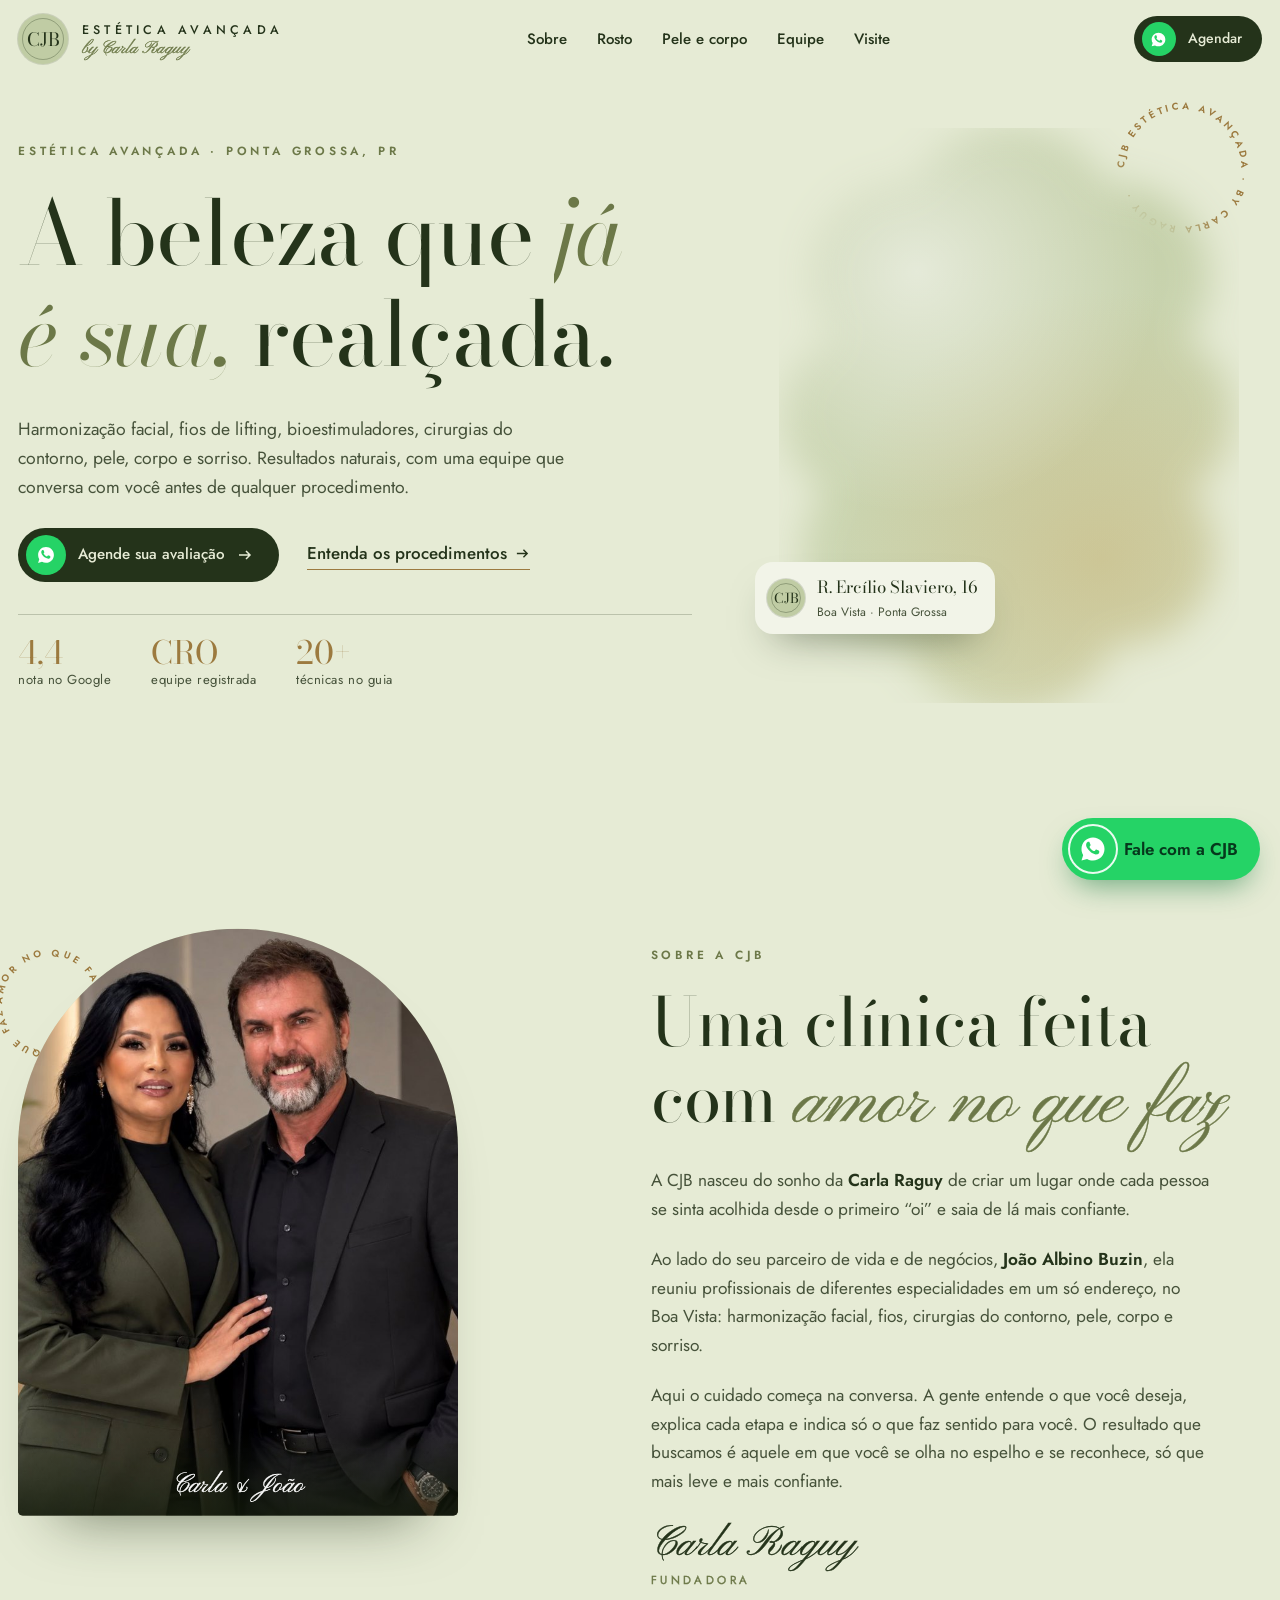
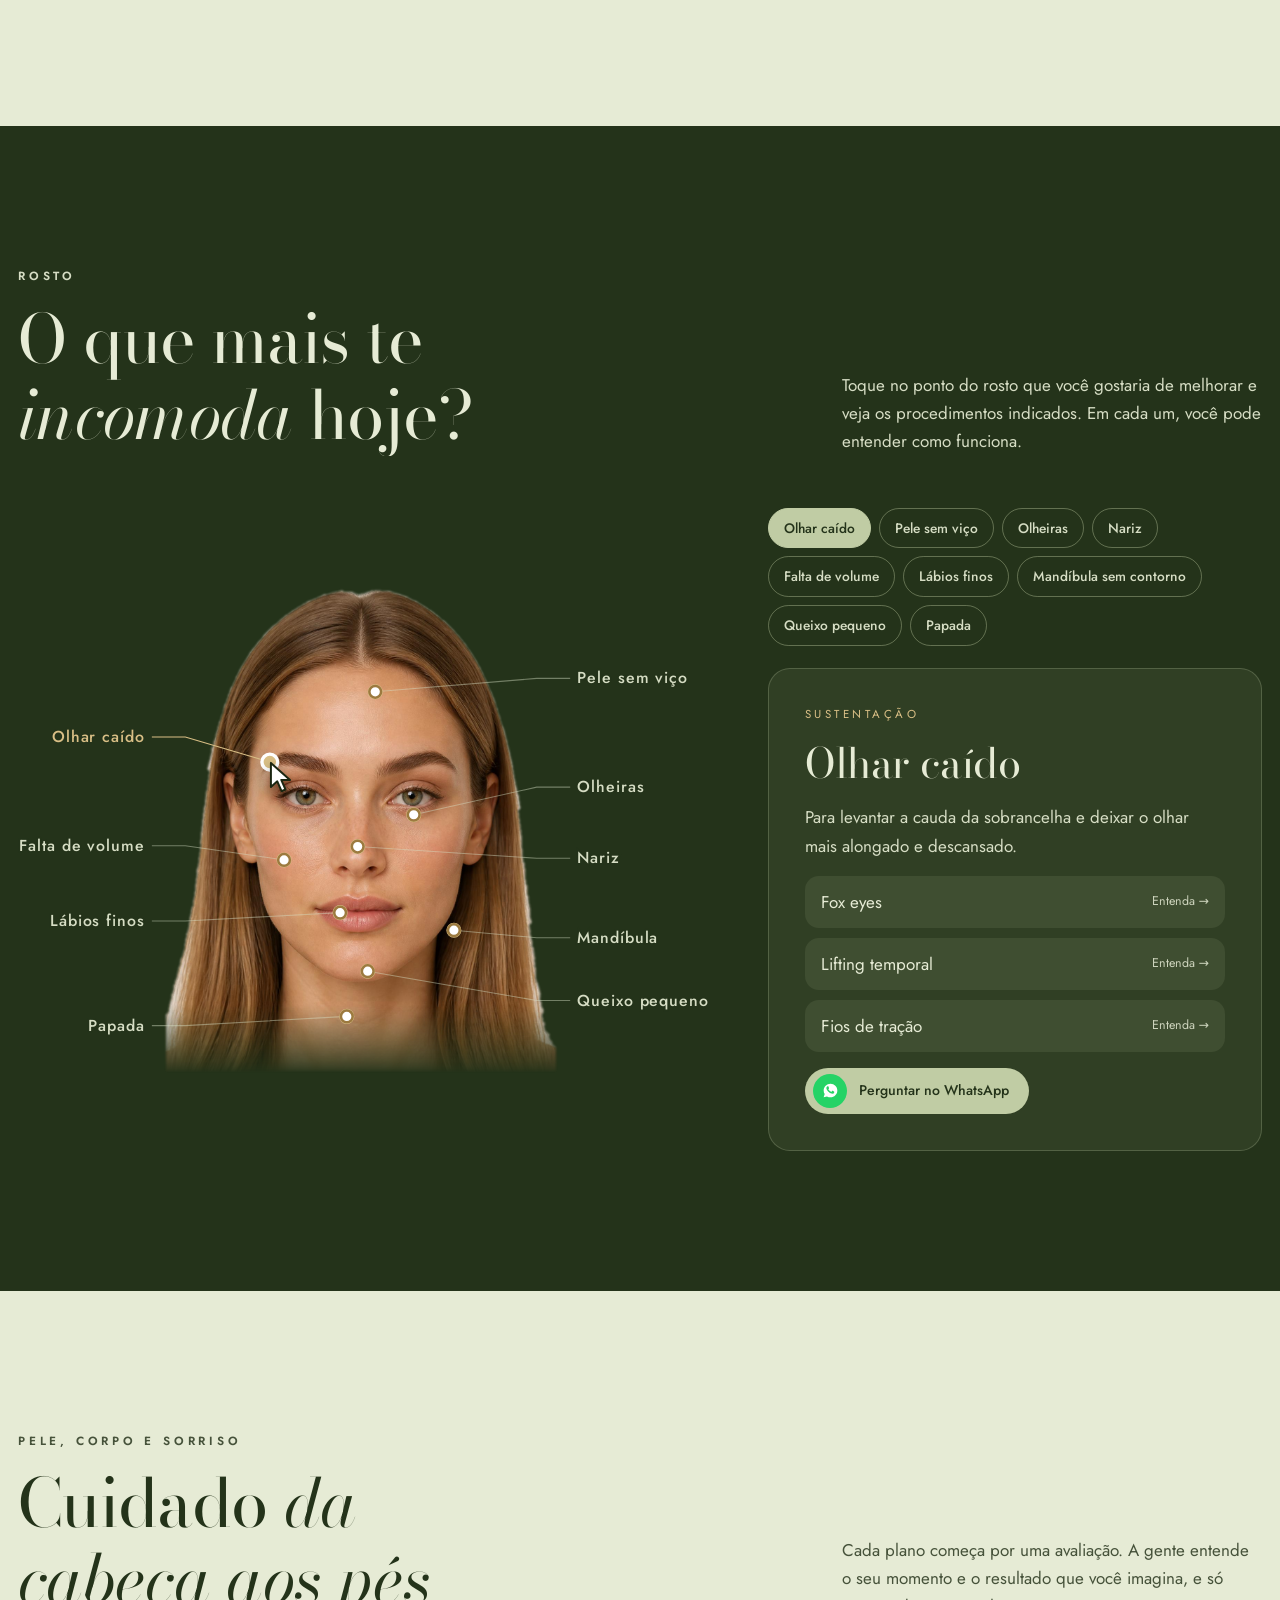
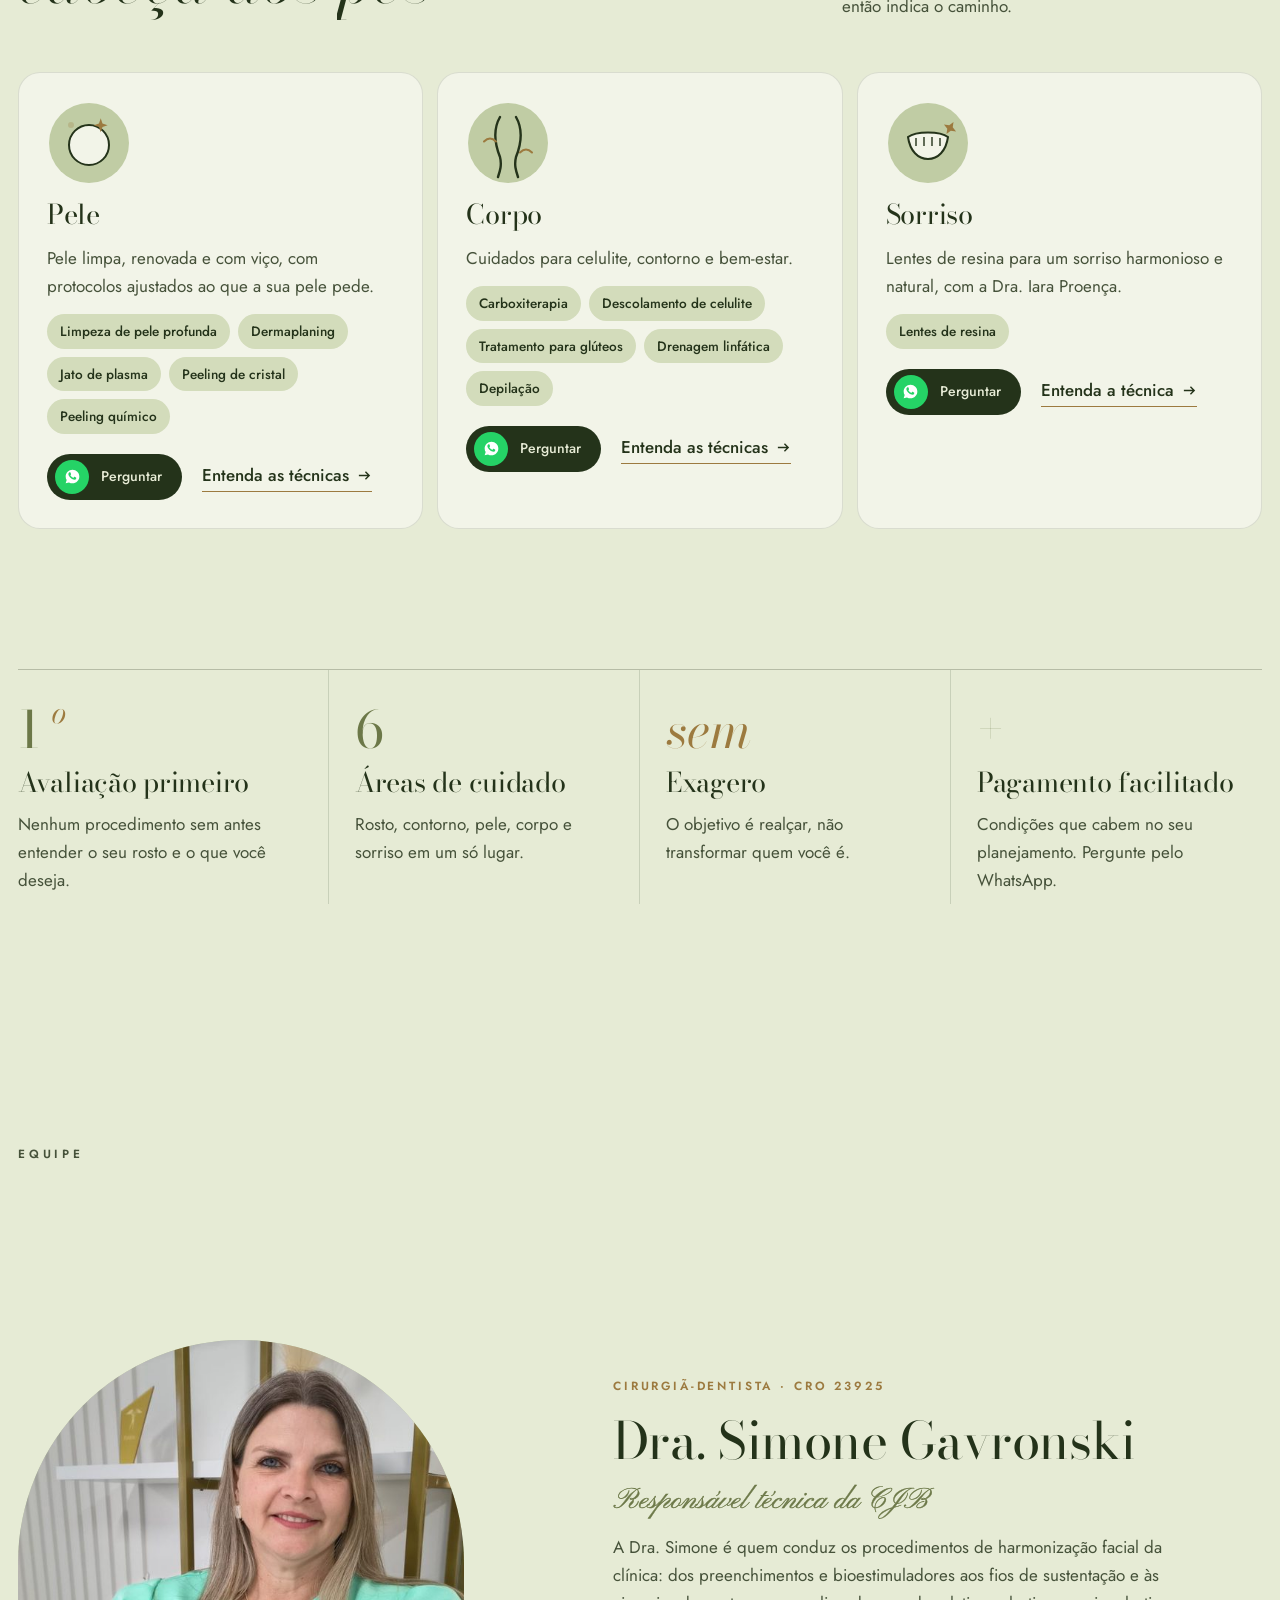
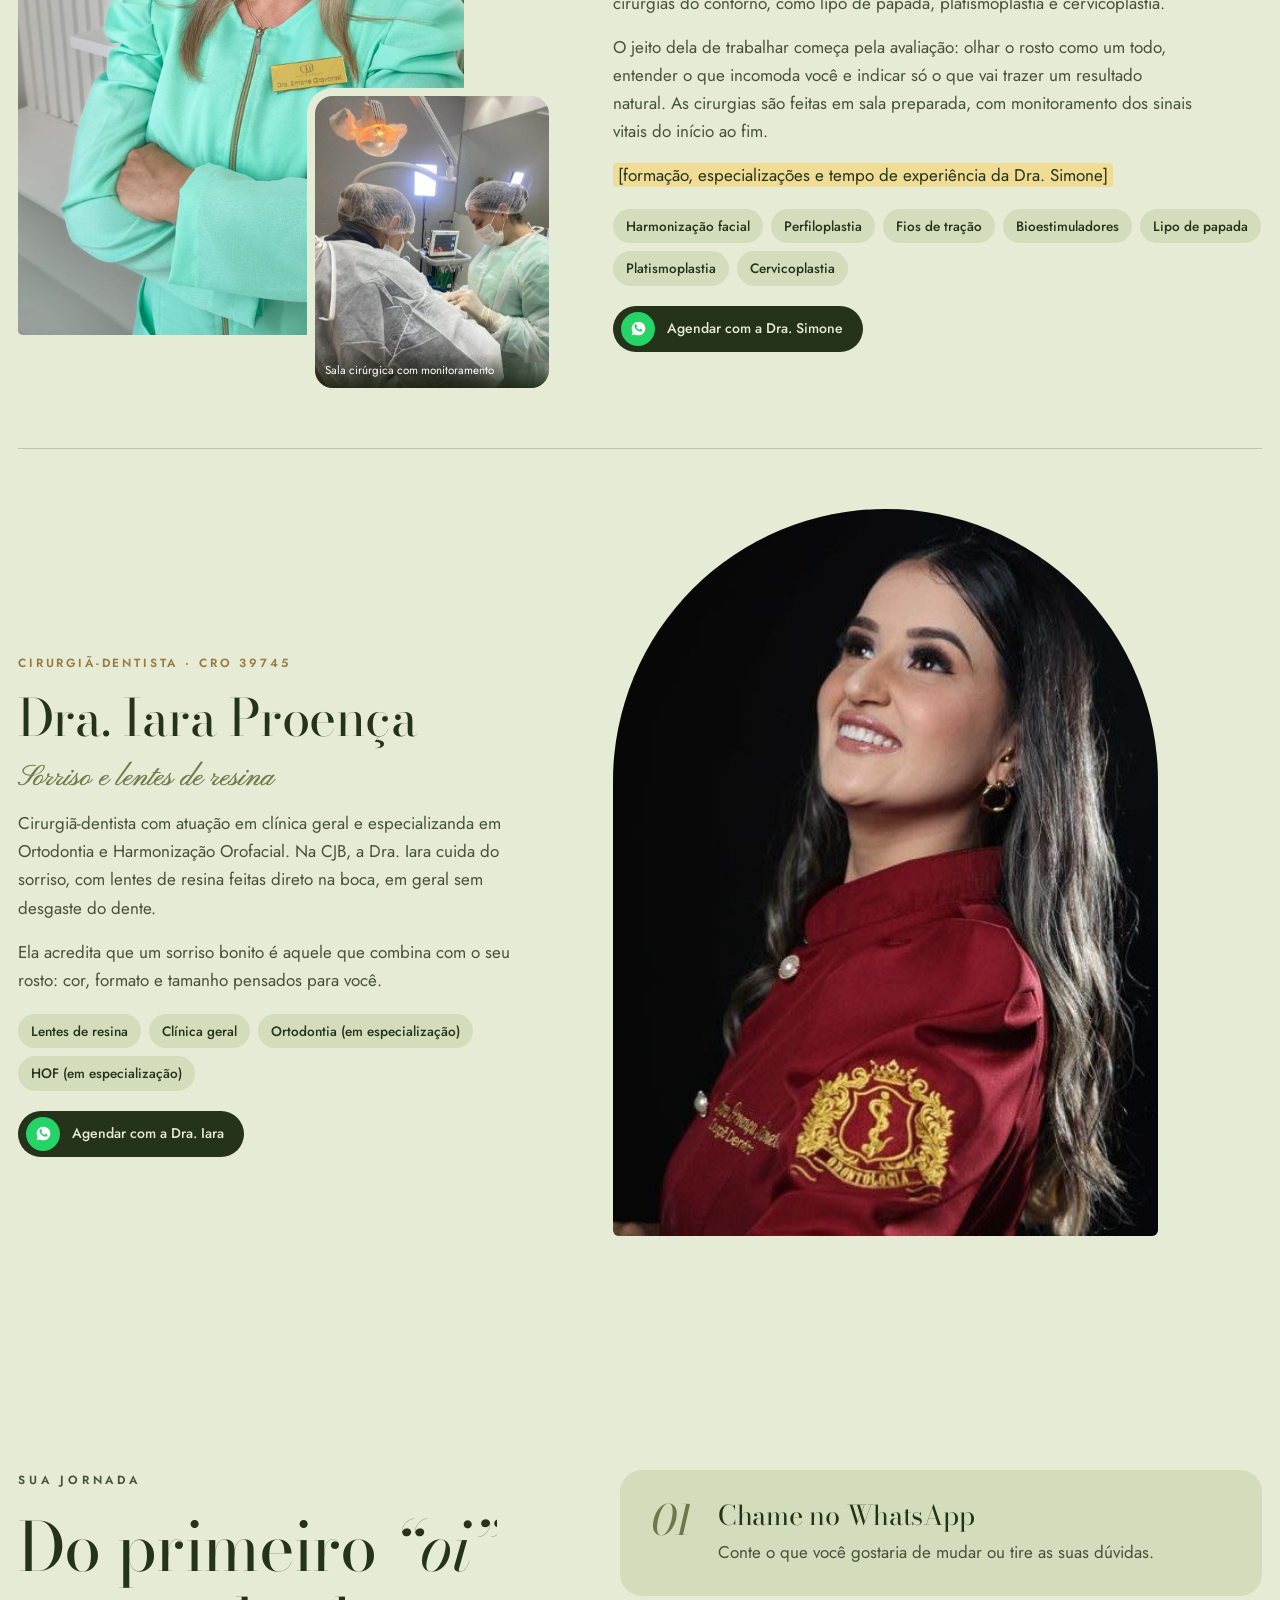
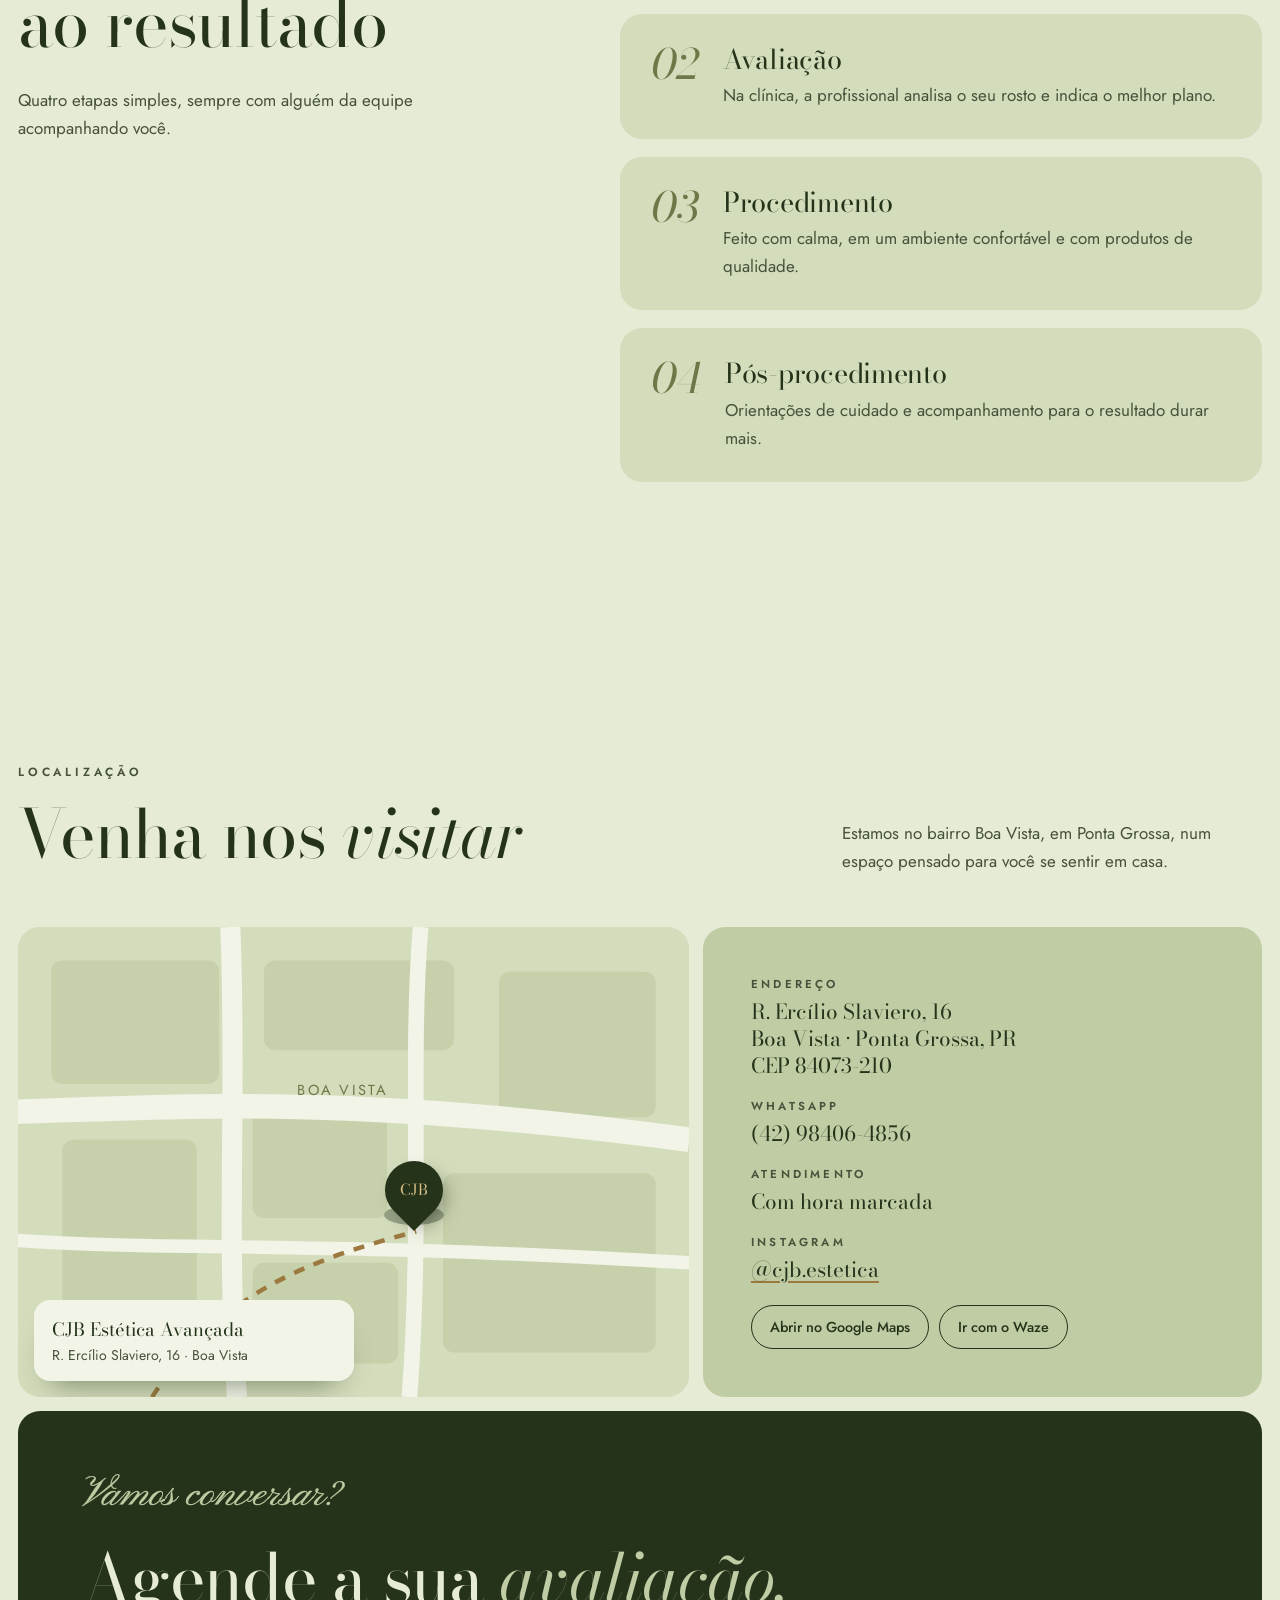
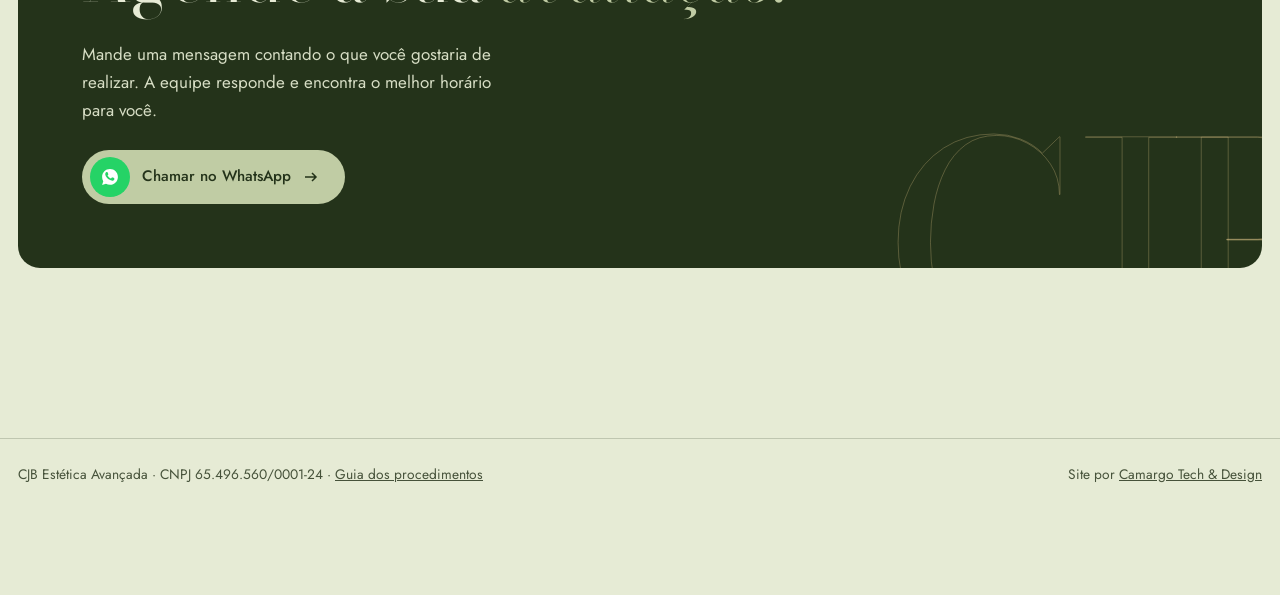
==== cjb-estetica/index.html @ 42264fd4 "CJB: boquinha do cursor menor Co-Authored-By: Claude Opus 5.5 <noreply@anthropic.com> Claude-Session" ====
<!doctype html>
<html lang="pt-BR">
<head>
<meta charset="utf-8">
<meta name="viewport" content="width=device-width, initial-scale=1, viewport-fit=cover">
<meta name="robots" content="noindex">
<title>CJB Estética Avançada</title>
<meta name="claude:viewport-fit-sides" content="cover">
<meta name="description" content="CJB Estética Avançada by Carla Raguy — harmonização facial, fios de lifting, bioestimuladores, lipo de papada, pele, corpo e lentes de resina em Ponta Grossa. Agende pelo WhatsApp.">
<link rel="preconnect" href="https://fonts.googleapis.com">
<link rel="preconnect" href="https://fonts.gstatic.com" crossorigin>
<link rel="stylesheet" href="https://fonts.googleapis.com/css2?family=Bodoni+Moda:ital,opsz,wght@0,6..96,400;0,6..96,500;1,6..96,400;1,6..96,500&family=Jost:wght@300;400;500;600&family=Pinyon+Script&display=swap">
<style>
/* Layout: editorial bento on a sage ground (the logo disc), olive-ink panels, gold from the clinic's wall letters; an interactive face map is the centrepiece */
:root{
  --ground:#e6ebd5;       /* sage-tinted page ground */
  --surface:#f2f4e8;      /* lighter cards, used sparingly */
  --sage:#c0cca4;         /* exact logo disc */
  --sage-2:#d3dcbb;
  --olive:#6c7848;
  --ink:#24331a;          /* logo lettering */
  --ink-2:#1a2611;
  --gold:#9c7a3f;
  --gold-2:#d9bf86;
  --muted:#46523a;
  --on-dark:#d6ddc4;
  --wa:#25d366;
  --serif:"Bodoni Moda","Didot","Bodoni 72",Georgia,serif;
  --sans:"Jost","Futura","Century Gothic",system-ui,sans-serif;
  --script:"Pinyon Script","Snell Roundhand",cursive;
  --ease:cubic-bezier(.16,.84,.24,1);
  color-scheme:light;
}
*{box-sizing:border-box}
html{scroll-behavior:smooth}
body{margin:0;background:var(--ground);color:var(--ink);font-family:var(--sans);font-size:17px;line-height:1.65;overflow-x:hidden}
body::before{content:"";position:fixed;inset:0 0 auto;height:env(safe-area-inset-top,0px);z-index:60;background:var(--ground)}
a{color:inherit}
img{display:block;max-width:100%}
p{margin:0}
h1,h2,h3{margin:0;font-family:var(--serif);font-weight:400;line-height:1.05;text-wrap:balance;letter-spacing:-.01em}
h2{font-size:clamp(2.2rem,5.4vw,4.2rem)}
h3{font-size:clamp(1.35rem,2.2vw,1.7rem);line-height:1.15}
.wrap{max-width:1280px;margin:0 auto;padding-left:max(18px,env(safe-area-inset-left,0px));padding-right:max(18px,env(safe-area-inset-right,0px))}
.kicker{font-size:.74rem;font-weight:600;letter-spacing:.32em;text-transform:uppercase;color:var(--olive)}

/* header */
.top{position:sticky;top:env(safe-area-inset-top,0px);z-index:50;background:var(--ground);transition:box-shadow .4s ease}
.top.scrolled{box-shadow:0 1px 0 rgba(36,51,26,.18)}
.bar{display:flex;align-items:center;justify-content:space-between;gap:20px;padding-block:14px}
.logo{display:flex;align-items:center;gap:14px;text-decoration:none}
.disc{width:50px;height:50px;border-radius:50%;background:var(--sage);display:grid;place-items:center;flex:none;position:relative;box-shadow:0 0 0 1px rgba(36,51,26,.15)}
.disc span{font-family:var(--serif);font-size:1.15rem;color:var(--ink)}
.disc::after{content:"";position:absolute;inset:4px;border-radius:50%;border:1px solid rgba(36,51,26,.3)}
.logo-txt b{display:block;font-weight:500;font-size:.78rem;letter-spacing:.34em;text-transform:uppercase}
.logo-txt i{display:block;font-family:var(--script);font-style:normal;font-size:1.15rem;line-height:1;color:var(--olive)}
.menu{display:flex;gap:30px;font-size:.94rem;font-weight:500}
.menu a{text-decoration:none;position:relative}
.menu a::after{content:"";position:absolute;left:0;right:0;bottom:-4px;height:1.5px;background:var(--gold);transform:scaleX(0);transition:transform .45s var(--ease)}
.menu a:hover::after{transform:scaleX(1)}
@media (max-width:980px){.menu{display:none}}

/* WhatsApp button */
.wa{position:relative;display:inline-flex;align-items:center;gap:12px;height:54px;padding:0 26px 0 8px;border-radius:999px;background:var(--ink);color:var(--ground);text-decoration:none;font-weight:500;font-size:.95rem;white-space:nowrap;overflow:hidden;isolation:isolate;transition:transform .5s var(--ease),color .3s ease}
.wa::before{content:"";position:absolute;inset:0;background:var(--wa);z-index:-1;transform:translateY(101%);transition:transform .55s var(--ease)}
.wa:hover::before{transform:none}
.wa:hover{color:#06381c}
.wa .ic{width:40px;height:40px;border-radius:50%;background:var(--wa);display:grid;place-items:center;flex:none;transition:background .4s ease,transform .6s var(--ease)}
.wa:hover .ic{background:#fff;transform:rotate(360deg)}
.wa .ic svg{width:22px;height:22px}
.wa .ic{color:#fff}
.wa:hover .ic{color:var(--wa)}
.wa .arr{width:16px;height:16px;transition:transform .5s var(--ease)}
.wa:hover .arr{transform:translateX(5px)}
.wa.light{background:var(--sage);color:var(--ink)}
.wa.small{height:46px;font-size:.88rem;padding-right:20px}
.wa.small .ic{width:34px;height:34px}
.wa.small .ic svg{width:19px;height:19px}
.link{display:inline-flex;align-items:center;gap:8px;font-weight:500;text-decoration:none;border-bottom:1.5px solid var(--gold);padding-bottom:2px;transition:gap .4s var(--ease)}
.link:hover{gap:14px}
.link svg{width:15px;height:15px}
.wa:focus-visible,a:focus-visible,button:focus-visible{outline:2px solid var(--gold);outline-offset:4px}
@media (max-width:520px){.bar .wa .t,.bar .wa .arr{display:none}.bar .wa{padding:0 7px}}

/* hero bento */
.bento{display:grid;grid-template-columns:1.75fr 1fr;grid-template-rows:auto auto;gap:14px;padding-top:6px}
.panel{position:relative;border-radius:22px;overflow:hidden}
.main{grid-row:span 2;background:var(--ink);color:var(--ground);padding:clamp(28px,4.4vw,64px);display:flex;flex-direction:column;justify-content:space-between;gap:48px;min-height:560px}
.main .kicker{color:var(--sage)}
.main h1{font-size:clamp(2.9rem,7.2vw,6.4rem);margin-top:22px}
.w{display:inline-block;overflow:hidden;vertical-align:top;padding-bottom:.08em}
.w>span{display:inline-block}
.main h1 em{color:var(--sage)}
.main .sub{max-width:46ch;color:var(--on-dark);font-weight:300;font-size:1.08rem}
.main .row{display:flex;flex-wrap:wrap;align-items:center;gap:18px 28px}
.main .wa{background:var(--sage);color:var(--ink)}
.badge{display:flex;align-items:center;gap:10px;font-size:.9rem;color:var(--on-dark)}
.badge b{font-family:var(--serif);font-weight:400;font-size:1.9rem;color:var(--gold-2);line-height:1}
.monogram{position:absolute;right:-4%;bottom:-14%;font-family:var(--serif);font-size:clamp(14rem,30vw,28rem);line-height:.8;color:transparent;-webkit-text-stroke:1px rgba(217,191,134,.3);pointer-events:none;user-select:none;letter-spacing:-.04em}
.tile{min-height:260px;background:var(--sage);text-decoration:none}
.tile img{position:absolute;inset:0;width:100%;height:100%;object-fit:cover;transform:scale(1.1);transition:transform 1.6s var(--ease)}
.tile:hover img{transform:scale(1.02)}
.tile .cap{position:absolute;left:18px;right:18px;bottom:16px;display:flex;justify-content:space-between;align-items:end;gap:12px;color:#fff;z-index:1}
.tile .cap b{font-family:var(--serif);font-weight:400;font-size:1.35rem;line-height:1.1}
.tile .cap small{font-size:.7rem;letter-spacing:.24em;text-transform:uppercase}
.tile.photo::after{content:"";position:absolute;inset:0;background:linear-gradient(to top,rgba(20,28,12,.75),transparent 55%)}
.tile.guide{background:var(--gold-2);color:var(--ink);padding:24px;display:grid;align-content:space-between;gap:16px}
.tile.guide .q{font-family:var(--serif);font-style:italic;font-size:clamp(2rem,3.4vw,2.8rem);line-height:1}
.tile.guide p{font-size:.95rem;max-width:30ch}
.tile.guide .go{display:flex;align-items:center;gap:10px;font-weight:600}
.tile.guide .go span{width:42px;height:42px;border-radius:50%;background:var(--ink);color:var(--gold-2);display:grid;place-items:center;transition:transform .5s var(--ease)}
.tile.guide:hover .go span{transform:translateX(8px) rotate(-45deg)}
.bubbles{position:absolute;right:18px;top:18px;display:flex;gap:6px}
.bubbles i{width:46px;height:34px;border-radius:14px 14px 14px 4px;background:var(--ink);opacity:.9;animation:bob 2.4s ease-in-out infinite}
.bubbles i:nth-child(2){width:30px;background:var(--surface);border-radius:14px 14px 4px 14px;animation-delay:.4s}
.bubbles i::after{content:"?";display:grid;place-items:center;height:100%;font-family:var(--serif);color:var(--gold-2);font-size:1.2rem}
.bubbles i:nth-child(2)::after{content:"!";color:var(--ink)}
@keyframes bob{50%{transform:translateY(-6px)}}
@media (max-width:900px){.bento{grid-template-columns:1fr 1fr}.main{grid-column:1 / -1;grid-row:auto;min-height:0}.tile{min-height:230px}}
@media (max-width:560px){.bento{grid-template-columns:1fr}}

/* load choreography */
.js .main h1 .w>span{transform:translateY(110%);animation:up 1.1s var(--ease) forwards;animation-delay:calc(.08s * var(--i) + .15s)}
.js .main .kicker,.js .main .sub,.js .main .row{opacity:0;animation:fade 1s var(--ease) forwards}
.js .main .sub{animation-delay:.75s}.js .main .row{animation-delay:.9s}
.js .tile{clip-path:inset(0 0 100% 0 round 22px);animation:wipe 1.3s var(--ease) forwards}
.js .tile.photo{animation-delay:.35s}.js .tile.guide{animation-delay:.55s}
@keyframes up{to{transform:none}}
@keyframes fade{from{opacity:0;transform:translateY(14px)}to{opacity:1;transform:none}}
@keyframes wipe{to{clip-path:inset(0 0 0 0 round 22px)}}

/* ticker */
.ticker{border-block:1px solid rgba(36,51,26,.2);overflow:hidden;padding-block:22px;margin-top:14px}
.ticker .run{display:flex;width:max-content;animation:run 45s linear infinite}
.ticker span{font-family:var(--serif);font-style:italic;font-size:clamp(1.6rem,3.6vw,2.8rem);padding-inline:28px;white-space:nowrap;display:flex;align-items:center;gap:56px}
.ticker span:nth-child(even){font-style:normal;color:transparent;-webkit-text-stroke:1px var(--ink)}
.ticker span::after{content:"";width:9px;height:9px;border-radius:50%;background:var(--gold)}
@keyframes run{to{transform:translateX(-50%)}}

/* reveal */
.js .rv{opacity:0;transform:translateY(46px);transition:opacity 1.1s var(--ease),transform 1.1s var(--ease);transition-delay:var(--d,0s)}
.js .rv.in{opacity:1;transform:none}
.js .split .w>span{transform:translateY(110%);transition:transform 1.1s var(--ease);transition-delay:calc(.05s * var(--i))}
.js .split.in .w>span{transform:none}

section{padding-block:clamp(80px,11vw,140px)}

/* about */
.about{display:grid;grid-template-columns:1fr 1.1fr;gap:clamp(36px,6vw,96px);align-items:center}
.arch-set{position:relative;padding-right:18%;padding-bottom:12%}
.arch{border-radius:999px 999px 22px 22px;overflow:hidden;background:var(--sage-2);aspect-ratio:3/4;max-width:100%;display:grid;place-items:center;text-align:center;padding:24px;color:var(--muted);font-size:.9rem;border:1.5px dashed var(--olive)}
.arch small{display:block;font-size:.8rem}
.arch.mini{position:absolute;right:0;bottom:0;width:44%;background:var(--surface);box-shadow:0 0 0 10px var(--ground)}
.ring{position:absolute;left:-28px;top:-28px;width:120px;height:120px;animation:spin 30s linear infinite}
.ring text{font-size:9.6px;letter-spacing:3.2px;font-weight:600;fill:var(--gold);text-transform:uppercase}
@keyframes spin{to{transform:rotate(360deg)}}
.about-copy{display:grid;gap:22px;min-width:0}
.about-copy h2 .sc{font-family:var(--script);font-size:1.15em;color:var(--olive)}
.about-copy p.t{color:var(--muted);max-width:56ch;font-size:1.08rem}
.about-copy strong{color:var(--ink);font-weight:600}
.sig{font-family:var(--script);font-size:2.6rem;line-height:1;margin-top:8px}
.sig small{display:block;font-family:var(--sans);font-size:.72rem;letter-spacing:.3em;text-transform:uppercase;color:var(--olive);margin-top:8px}
.arch.photo{padding:0;border:0;margin:0;position:relative;box-shadow:0 40px 60px -40px rgba(36,51,26,.6)}
.arch.photo img{width:100%;height:100%;object-fit:cover;object-position:center 30%}
.arch.photo figcaption{position:absolute;left:0;right:0;bottom:0;padding:40px 18px 16px;color:#fff;font-family:var(--script);font-size:1.6rem;line-height:1.1;background:linear-gradient(to top,rgba(20,28,12,.75),transparent)}
.arch-set:has(.arch.photo){padding-right:0;padding-bottom:0;max-width:440px}
.arch.motto{background:var(--ink);border:0;color:var(--ground);gap:14px;align-content:center;padding:40px;box-shadow:0 40px 60px -40px rgba(36,51,26,.6)}
.arch.motto .mono-big{font-family:var(--serif);font-size:clamp(4.5rem,9vw,7rem);line-height:1;color:var(--gold-2)}
.arch.motto .rule{font-size:.72rem;letter-spacing:.34em;text-transform:uppercase;border-block:1px solid rgba(214,221,196,.4);padding:8px 0;color:var(--on-dark)}
.arch.motto .amor{font-family:var(--script);font-size:2.4rem;color:var(--sage)}
.arch-set:has(.arch.motto){padding-right:0;padding-bottom:0;max-width:420px}
mark.todo{background:#f0dc95;color:var(--ink);padding:0 5px;border-radius:4px}
@media (max-width:900px){.about{grid-template-columns:1fr}.arch-set{max-width:460px}}

/* face map */
.dark{background:var(--ink);color:var(--ground)}
.dark .kicker{color:var(--sage)}
.facemap{display:grid;grid-template-columns:1fr 1fr;gap:clamp(30px,5vw,80px);align-items:center}
.face-wrap{position:relative;max-width:520px;width:100%;justify-self:center}
.face{width:100%;height:auto;display:block;overflow:visible}
.face .skin{fill:var(--sage)}
.face .hair{fill:var(--ink-2);stroke:var(--sage);stroke-width:1.2}
.face .ln{fill:none;stroke:var(--ink);stroke-width:2.2;stroke-linecap:round;stroke-linejoin:round}
.face .blush{fill:#d9a98a;opacity:.35}
.face .lip{fill:#b9776a}
.zone{fill:var(--gold-2);opacity:0;transition:opacity .5s ease}
.zone.on{opacity:.38}
.spot{cursor:pointer}
.spot .core{fill:var(--gold-2);stroke:var(--ink);stroke-width:2;transition:transform .4s var(--ease);transform-box:fill-box;transform-origin:center}
.spot .halo{fill:none;stroke:var(--gold-2);stroke-width:2;transform-box:fill-box;transform-origin:center;animation:halo 2.4s ease-out infinite}
.spot.on .core{fill:#fff;transform:scale(1.35)}
.spot:hover .core{transform:scale(1.35)}
@keyframes halo{from{transform:scale(1);opacity:.9}to{transform:scale(2.6);opacity:0}}
.hand{position:absolute;left:0;top:0;width:34px;height:34px;pointer-events:none;transition:transform 1.1s var(--ease);z-index:2;filter:drop-shadow(0 4px 6px rgba(0,0,0,.35))}
.hand.click svg{animation:press .35s ease}
@keyframes press{50%{transform:scale(.82)}}
.ripple{position:absolute;width:20px;height:20px;margin:-10px 0 0 -10px;border-radius:50%;border:2px solid #fff;pointer-events:none;animation:rip .7s ease-out forwards;z-index:1}
@keyframes rip{to{transform:scale(3.2);opacity:0}}
.info{display:grid;gap:22px;min-width:0}
.areas{display:flex;flex-wrap:wrap;gap:8px}
.areas button{font:inherit;font-size:.86rem;font-weight:500;color:var(--on-dark);background:transparent;border:1px solid rgba(192,204,164,.4);border-radius:999px;padding:8px 15px;cursor:pointer;transition:background .3s ease,color .3s ease,border-color .3s ease}
.areas button:hover{border-color:var(--sage)}
.areas button[aria-pressed="true"]{background:var(--sage);color:var(--ink);border-color:var(--sage)}
.card-area{background:rgba(192,204,164,.08);border:1px solid rgba(192,204,164,.25);border-radius:22px;padding:clamp(24px,3vw,36px);display:grid;gap:16px;min-height:300px;align-content:start}
.card-area .lbl{font-size:.72rem;letter-spacing:.3em;text-transform:uppercase;color:var(--gold-2)}
.card-area h3{font-size:clamp(1.8rem,3.4vw,2.6rem)}
.card-area p{color:var(--on-dark)}
.card-area ul{list-style:none;padding:0;margin:0;display:grid;gap:10px}
.card-area li a{display:flex;justify-content:space-between;gap:16px;align-items:center;text-decoration:none;padding:12px 16px;border-radius:14px;background:rgba(192,204,164,.1);transition:background .35s ease,transform .45s var(--ease)}
.card-area li a:hover{background:var(--sage);color:var(--ink);transform:translateX(6px)}
.card-area li a small{font-size:.78rem;opacity:.85;white-space:nowrap}
.swap{animation:swap .6s var(--ease)}
@keyframes swap{from{opacity:0;transform:translateY(12px)}to{opacity:1;transform:none}}
.card-area .wa{background:var(--sage);color:var(--ink);justify-self:start}
@media (max-width:900px){.facemap{grid-template-columns:1fr}.face-wrap{max-width:380px}}

/* body & other treatments */
.others{display:grid;grid-template-columns:repeat(3,minmax(0,1fr));gap:14px}
.oc{background:var(--surface);border-radius:22px;padding:28px;display:grid;gap:14px;align-content:start;border:1px solid rgba(36,51,26,.12);transition:transform .6s var(--ease),box-shadow .6s var(--ease)}
.oc:hover{transform:translateY(-8px);box-shadow:0 30px 50px -30px rgba(36,51,26,.5)}
.oc .ill{width:84px;height:84px}
.oc p{color:var(--muted)}
.oc ul{list-style:none;margin:0;padding:0;display:flex;flex-wrap:wrap;gap:8px}
.oc li{font-size:.85rem;font-weight:500;background:var(--sage-2);border-radius:999px;padding:6px 13px}
.oc .acts{display:flex;flex-wrap:wrap;gap:12px 20px;align-items:center;margin-top:6px}
@media (max-width:960px){.others{grid-template-columns:1fr 1fr}}
@media (max-width:620px){.others{grid-template-columns:1fr}}
.sec-head{display:flex;flex-wrap:wrap;justify-content:space-between;align-items:end;gap:24px;margin-bottom:52px}
.sec-head h2{max-width:15ch}
.sec-head p{max-width:42ch;color:var(--muted)}
.dark .sec-head p{color:var(--on-dark)}

/* pillars */
.pillars{display:grid;grid-template-columns:repeat(4,minmax(0,1fr));border-top:1px solid rgba(36,51,26,.25)}
.pillar{padding:34px 26px 10px;display:grid;gap:12px;align-content:start;border-right:1px solid rgba(36,51,26,.15)}
.pillar:first-child{padding-left:0}
.pillar:last-child{border-right:0}
.pillar .big{font-family:var(--serif);font-size:3.2rem;line-height:1;color:var(--olive)}
.pillar .big em{color:var(--gold)}
.pillar p{color:var(--muted)}
@media (max-width:900px){.pillars{grid-template-columns:repeat(2,minmax(0,1fr))}.pillar{padding-left:0;border-right:0;border-bottom:1px solid rgba(36,51,26,.15)}}
@media (max-width:520px){.pillars{grid-template-columns:1fr}}

/* team */
.team{display:grid;grid-template-columns:repeat(3,minmax(0,1fr));gap:22px;align-items:start}
.doc{margin:0;display:grid;gap:16px;min-width:0}
.doc:nth-child(2){margin-top:70px}
.doc .ph{border-radius:999px 999px 22px 22px;overflow:hidden;background:var(--sage);aspect-ratio:3/4;max-width:100%}
.doc img{width:100%;height:100%;object-fit:cover;object-position:center top;transform:scale(1.15);transition:transform 1.8s var(--ease)}
.js .doc .ph{clip-path:inset(100% 0 0 0 round 999px 999px 22px 22px);transition:clip-path 1.4s var(--ease) var(--d,0s)}
.js .doc.in .ph{clip-path:inset(0 0 0 0 round 999px 999px 22px 22px)}
.doc.in img{transform:scale(1)}
.doc:hover img{transform:scale(1.06)}
.doc .meta{display:flex;justify-content:space-between;gap:12px;align-items:baseline;border-top:1px solid rgba(36,51,26,.25);padding-top:14px}
.doc .role{color:var(--muted);font-size:.96rem}
.doc .cro{font-size:.72rem;letter-spacing:.24em;text-transform:uppercase;color:var(--gold);white-space:nowrap;font-weight:600}
@media (max-width:900px){.team{grid-template-columns:repeat(2,minmax(0,1fr))}.doc:nth-child(2){margin-top:0}}
@media (max-width:560px){.team{grid-template-columns:1fr}}

/* journey */
.journey{display:grid;grid-template-columns:.9fr 1.1fr;gap:clamp(30px,6vw,90px);align-items:start}
.journey .stick{position:sticky;top:calc(110px + env(safe-area-inset-top,0px));display:grid;gap:22px}
.journey .stick p{color:var(--muted);max-width:40ch}
.stages{display:grid;gap:18px}
.stage{display:grid;grid-template-columns:auto 1fr;gap:24px;padding:30px;border-radius:22px;background:var(--sage-2);transition:background .6s ease,color .6s ease,transform .6s var(--ease)}
.stage .no{font-family:var(--serif);font-style:italic;font-size:2.6rem;line-height:1;color:var(--olive);transition:color .6s ease}
.stage p{color:var(--muted);margin-top:6px;transition:color .6s ease}
.stage.on{background:var(--ink);color:var(--ground);transform:scale(1.02)}
.stage.on .no{color:var(--gold-2)}
.stage.on p{color:var(--on-dark)}
@media (max-width:900px){.journey{grid-template-columns:1fr}.journey .stick{position:static}}

/* visit */
.visit{display:grid;grid-template-columns:1.15fr 1fr;gap:14px}
.card-dark{background:var(--ink);color:var(--ground);border-radius:22px;padding:clamp(30px,5vw,64px);display:grid;gap:26px;position:relative;overflow:hidden}
.card-dark .sc{font-family:var(--script);font-size:2.6rem;color:var(--sage);line-height:1}
.card-dark h2 em{color:var(--sage)}
.card-dark p{color:var(--on-dark);max-width:44ch}
.card-dark .wa{background:var(--sage);color:var(--ink);justify-self:start}
.card-dark .monogram{font-size:clamp(10rem,22vw,18rem);right:-6%;bottom:-20%}
.card-light{background:var(--sage);border-radius:22px;padding:clamp(28px,4vw,48px);display:grid;gap:22px;align-content:start}
.card-light dl{margin:0;display:grid;gap:18px}
.card-light dt{font-size:.72rem;letter-spacing:.28em;text-transform:uppercase;color:var(--muted);font-weight:600}
.card-light dd{margin:4px 0 0;font-family:var(--serif);font-size:1.3rem;line-height:1.3}
.card-light dd a{text-decoration-color:var(--gold);text-underline-offset:4px}
.tel{font-variant-numeric:tabular-nums}
@media (max-width:900px){.visit{grid-template-columns:1fr}}

footer{padding-block:30px 110px;font-size:.86rem;color:var(--muted)}
.foot{display:flex;flex-wrap:wrap;justify-content:space-between;gap:10px 30px;border-top:1px solid rgba(36,51,26,.2);padding-top:24px}

/* floating WhatsApp */
.fab{position:fixed;right:calc(20px + env(safe-area-inset-right,0px));bottom:calc(20px + env(safe-area-inset-bottom,0px));z-index:55;display:flex;align-items:center;height:62px;border-radius:999px;background:var(--wa);color:#06381c;text-decoration:none;font-weight:600;box-shadow:0 14px 30px -10px rgba(18,120,60,.6);overflow:hidden}
.fab .ic{width:62px;height:62px;display:grid;place-items:center;flex:none;position:relative}
.fab .ic::before{content:"";position:absolute;inset:6px;border-radius:50%;border:2px solid rgba(255,255,255,.9);animation:ping 2.6s ease-out infinite}
@keyframes ping{from{transform:scale(.9);opacity:.9}to{transform:scale(1.5);opacity:0}}
.fab svg{width:32px;height:32px;position:relative;color:#fff}
.fab .t{max-width:0;white-space:nowrap;overflow:hidden;transition:max-width .6s var(--ease),padding .6s var(--ease)}
.fab:hover .t,.fab.peek .t{max-width:220px;padding-right:22px}

.dot{position:fixed;left:0;top:0;width:20px;height:12px;margin:-6px 0 0 -10px;pointer-events:none;z-index:70;opacity:0;transition:opacity .3s ease}
.dot svg{width:100%;height:100%;display:block;opacity:.6;filter:drop-shadow(0 2px 4px rgba(184,58,90,.35));transform-origin:center;transition:transform .45s var(--ease),opacity .3s ease}
.dot.big svg{transform:scale(1.5) rotate(-8deg);opacity:.75}
.dot.kiss svg{animation:kiss .5s var(--ease)}
@keyframes kiss{50%{transform:scale(1.25,.8)}}
@media (hover:none){.dot{display:none}}


/* ===== v3 additions ===== */
.hero{padding-block:clamp(20px,4vw,50px) clamp(60px,8vw,110px)}
.hero-grid{display:grid;grid-template-columns:1.2fr .9fr;gap:clamp(30px,5vw,80px);align-items:center}
.hero-copy{display:grid;gap:26px;min-width:0}
.hero-copy h1{font-size:clamp(3rem,7vw,6.2rem)}
.hero-copy h1 em{color:var(--olive)}
.hero-copy .sub{max-width:50ch;color:var(--muted);font-size:1.1rem}
.hero-copy .row{display:flex;flex-wrap:wrap;align-items:center;gap:18px 28px}
.trust{list-style:none;margin:6px 0 0;padding:22px 0 0;border-top:1px solid rgba(36,51,26,.22);display:flex;flex-wrap:wrap;gap:16px 40px}
.trust li{display:grid}
.trust b{font-family:var(--serif);font-weight:400;font-size:2rem;line-height:1;color:var(--gold)}
.trust span{font-size:.82rem;color:var(--muted);letter-spacing:.04em}
.hero-art{position:relative;justify-self:center;width:100%;max-width:460px}
.hero-arch{border-radius:999px 999px 26px 26px;overflow:hidden;aspect-ratio:3/4;max-width:100%;background:var(--sage);box-shadow:0 40px 60px -40px rgba(36,51,26,.6)}
.hero-arch img{width:100%;height:100%;object-fit:cover;object-position:center 30%}
.ring.big{left:auto;right:-14px;top:-30px;width:140px;height:140px}
.ring.big text{font-size:8.4px;letter-spacing:2.6px}
.float-card{position:absolute;left:-24px;bottom:34px;display:flex;align-items:center;gap:12px;background:var(--surface);border-radius:18px;padding:12px 18px 12px 12px;box-shadow:0 20px 40px -20px rgba(36,51,26,.55);animation:bob 5s ease-in-out infinite}
.float-card b{display:block;font-family:var(--serif);font-weight:400;font-size:1.05rem}
.float-card small{display:block;font-size:.76rem;color:var(--muted)}
.disc.sm{width:38px;height:38px}.disc.sm span{font-size:.85rem}
.js .hero-copy h1 .w>span{transform:translateY(110%);animation:up 1.1s var(--ease) forwards;animation-delay:calc(.08s * var(--i) + .15s)}
.js .hero-copy>.kicker,.js .hero-copy .sub,.js .hero-copy .row,.js .trust{opacity:0;animation:fade 1s var(--ease) forwards}
.js .hero-copy .sub{animation-delay:.7s}.js .hero-copy .row{animation-delay:.85s}.js .trust{animation-delay:1s}
.js .hero-arch{clip-path:inset(100% 0 0 0 round 999px 999px 26px 26px);animation:archin 1.5s var(--ease) .3s forwards}
.js .float-card{opacity:0;animation:fade 1s var(--ease) 1.2s forwards,bob 5s ease-in-out 2.2s infinite}
@keyframes archin{to{clip-path:inset(0 0 0 0 round 999px 999px 26px 26px)}}
@media (max-width:900px){.hero-grid{grid-template-columns:1fr}.hero-art{max-width:360px}.float-card{left:0}.ring.big{right:-10px}}

/* elegant face */
.facemap{grid-template-columns:1.25fr .9fr}
.face-wrap{max-width:760px}
.face .hairline path{fill:none;stroke:var(--sage);stroke-width:1.6;stroke-linecap:round;opacity:.7}
.face .skinfill{fill:rgba(192,204,164,.12)}
.face .fl path{fill:none;stroke:var(--surface);stroke-width:1.8;stroke-linecap:round;stroke-linejoin:round}
.face .iris{fill:var(--surface)}
.face .lips{fill:rgba(217,169,138,.35)}
.zone{fill:var(--gold-2)}
.zone.on{opacity:.3}
.spot .lead{fill:none;stroke:rgba(214,221,196,.45);stroke-width:1.3;transition:stroke .4s ease}
.spot .tag{font-family:var(--sans);font-size:19px;font-weight:500;letter-spacing:.06em;fill:var(--on-dark);transition:fill .4s ease}
.spot .core{fill:var(--gold-2);stroke:var(--ink);stroke-width:2}
.spot .halo{fill:none;stroke:var(--gold-2);stroke-width:2;transform-box:fill-box;transform-origin:center;animation:halo 2.4s ease-out infinite}
.spot.on .lead,.spot:hover .lead{stroke:var(--gold-2)}
.spot.on .tag,.spot:hover .tag{fill:var(--gold-2)}
.spot.on .core{fill:#fff}
.spot:focus-visible{outline:none}.spot:focus-visible .tag{text-decoration:underline}
.js .face .fl path,.js .face .hairline path{stroke-dasharray:1400;stroke-dashoffset:1400;transition:stroke-dashoffset 3s var(--ease)}
.js .face-wrap.in .fl path,.js .face-wrap.in .hairline path{stroke-dashoffset:0}
@media (max-width:900px){.facemap{grid-template-columns:1fr}.face-wrap{max-width:560px}}

/* team v3 */
.pro{display:grid;grid-template-columns:.9fr 1.1fr;gap:clamp(28px,5vw,80px);align-items:center;padding-block:30px}
.pro+.pro{border-top:1px solid rgba(36,51,26,.2);margin-top:30px;padding-top:60px}
.pro.rev .pro-photos{order:2}
.pro-photos{position:relative;padding-right:16%;padding-bottom:10%}
.pro-photos .ph{border-radius:999px 999px 22px 22px;overflow:hidden;aspect-ratio:3/4;max-width:100%;background:var(--sage)}
.pro-photos img{width:100%;height:100%;object-fit:cover;object-position:center top;transition:transform 1.6s var(--ease)}
.pro:hover .ph img{transform:scale(1.04)}
.ph-mini{position:absolute;right:0;bottom:0;width:44%;margin:0;border-radius:18px;overflow:hidden;box-shadow:0 0 0 8px var(--ground)}
.ph-mini img{aspect-ratio:4/5}
.ph-mini figcaption{position:absolute;left:0;right:0;bottom:0;padding:8px 10px;font-size:.72rem;color:#fff;background:linear-gradient(to top,rgba(20,28,12,.8),transparent)}
.pro-txt{display:grid;gap:16px;min-width:0}
.pro-txt h3{font-size:clamp(2rem,4vw,3.2rem)}
.pro-txt .cro{font-size:.74rem;letter-spacing:.24em;text-transform:uppercase;color:var(--gold);font-weight:600}
.pro-txt .role-l{font-family:var(--script);font-size:1.9rem;line-height:1;color:var(--olive)}
.pro-txt p{color:var(--muted);max-width:58ch}
.spec{list-style:none;padding:0;margin:4px 0;display:flex;flex-wrap:wrap;gap:8px}
.spec li{font-size:.85rem;font-weight:500;background:var(--sage-2);border-radius:999px;padding:6px 13px}
.pro-txt .wa{justify-self:start}
@media (max-width:900px){.pro{grid-template-columns:1fr}.pro.rev .pro-photos{order:0}.pro-photos{max-width:420px}}

/* location */
.loc{display:grid;grid-template-columns:1.2fr 1fr;gap:14px}
.map{position:relative;border-radius:22px;overflow:hidden;min-height:460px;background:var(--sage-2)}
.map svg{position:absolute;inset:0;width:100%;height:100%}
.map .route{animation:dash 2.4s linear infinite}
@keyframes dash{to{stroke-dashoffset:-38}}
.pin{position:absolute;transform:translate(-50%,-100%)}
.pin .head{display:grid;place-items:center;width:58px;height:58px;border-radius:50% 50% 50% 0;transform:rotate(-45deg);background:var(--ink);box-shadow:0 10px 20px -8px rgba(0,0,0,.5);animation:drop 1.8s var(--ease) infinite alternate}
.pin .head span{transform:rotate(45deg);font-family:var(--serif);color:var(--gold-2);font-size:.95rem}
.pin .pulse{position:absolute;left:50%;bottom:-6px;width:60px;height:20px;margin-left:-30px;border-radius:50%;background:rgba(36,51,26,.35);animation:shadow 1.8s var(--ease) infinite alternate}
@keyframes drop{from{transform:rotate(-45deg) translate(0,0)}to{transform:rotate(-45deg) translate(5px,-5px)}}
@keyframes shadow{from{transform:scale(1);opacity:.5}to{transform:scale(.7);opacity:.25}}
.map-card{position:absolute;left:16px;bottom:16px;right:16px;max-width:320px;background:var(--surface);border-radius:16px;padding:14px 18px;display:grid;box-shadow:0 18px 30px -18px rgba(36,51,26,.6)}
.map-card b{font-family:var(--serif);font-weight:400;font-size:1.15rem}
.map-card span{font-size:.88rem;color:var(--muted)}
.loc-side{display:contents}
.loc .card-dark{grid-column:1 / -1}
.loc .card-light{align-content:center}
.nav-btns{display:flex;flex-wrap:wrap;gap:10px}
.pill{display:inline-flex;align-items:center;height:44px;padding:0 18px;border-radius:999px;border:1.5px solid var(--ink);text-decoration:none;font-weight:500;font-size:.9rem;transition:background .3s ease,color .3s ease}
.pill:hover{background:var(--ink);color:var(--ground)}
@media (max-width:900px){.loc{grid-template-columns:1fr}.map{min-height:340px}}


/* face v4: illustrated portrait */
.face .fig{transform-origin:300px 300px}
.js .face .fig{opacity:0;transform:translateY(20px) scale(.97);transition:opacity 1.4s var(--ease),transform 1.4s var(--ease)}
.js .face-wrap.in .fig{opacity:1;transform:none}
.face .fig{animation:none}
.spot .tag{paint-order:stroke;stroke:rgba(36,51,26,.6);stroke-width:4px}
@keyframes breathe{50%{transform:translateY(-4px)}}
.js .face-wrap:not(.in) .fig{animation:none}
.spot .core{fill:#fff;stroke:var(--gold);stroke-width:3}
.spot.on .core{fill:var(--gold-2);stroke:#fff}
.zone.on{opacity:.28}

@media (prefers-reduced-motion:reduce){
  .js .face .fig{opacity:1!important;transform:none!important}
  .js .hero-copy *,.js .hero-arch,.js .cloud,.js .float-card{opacity:1!important;transform:none!important;clip-path:none!important}
  .js .face .fl path,.js .face .hairline path{stroke-dashoffset:0!important}
  html{scroll-behavior:auto}
  *,*::before,*::after{animation:none!important;transition:none!important}
  .js .rv,.js .main *,.js .tile{opacity:1!important;transform:none!important;clip-path:none!important}
  .js .split .w>span,.js .main h1 .w>span{transform:none!important}
  .js .doc .ph{clip-path:none!important}
  .dot,.hand{display:none}
}

/* fachada em nuvem */
.cloud{margin:0;position:relative;aspect-ratio:4/5;width:100%;-webkit-mask:url("data:image/svg+xml,%3Csvg%20xmlns%3D%22http%3A//www.w3.org/2000/svg%22%20viewBox%3D%220%200%20400%20500%22%3E%3Cfilter%20id%3D%22b%22%20x%3D%22-20%25%22%20y%3D%22-20%25%22%20width%3D%22140%25%22%20height%3D%22140%25%22%3E%3CfeGaussianBlur%20stdDeviation%3D%2216%22/%3E%3C/filter%3E%3Cg%20fill%3D%22%23000%22%20filter%3D%22url%28%23b%29%22%3E%3Cellipse%20cx%3D%22200%22%20cy%3D%22250%22%20rx%3D%22150%22%20ry%3D%22190%22/%3E%3Cellipse%20cx%3D%22110%22%20cy%3D%22130%22%20rx%3D%2280%22%20ry%3D%2280%22/%3E%3Cellipse%20cx%3D%22200%22%20cy%3D%2295%22%20rx%3D%2295%22%20ry%3D%2295%22/%3E%3Cellipse%20cx%3D%22295%22%20cy%3D%22130%22%20rx%3D%2280%22%20ry%3D%2280%22/%3E%3Cellipse%20cx%3D%2280%22%20cy%3D%22250%22%20rx%3D%2275%22%20ry%3D%2275%22/%3E%3Cellipse%20cx%3D%22320%22%20cy%3D%22250%22%20rx%3D%2275%22%20ry%3D%2275%22/%3E%3Cellipse%20cx%3D%22100%22%20cy%3D%22370%22%20rx%3D%2280%22%20ry%3D%2280%22/%3E%3Cellipse%20cx%3D%22300%22%20cy%3D%22370%22%20rx%3D%2280%22%20ry%3D%2280%22/%3E%3Cellipse%20cx%3D%22200%22%20cy%3D%22410%22%20rx%3D%22100%22%20ry%3D%22100%22/%3E%3Cellipse%20cx%3D%22150%22%20cy%3D%22190%22%20rx%3D%2290%22%20ry%3D%2290%22/%3E%3Cellipse%20cx%3D%22255%22%20cy%3D%22310%22%20rx%3D%2290%22%20ry%3D%2290%22/%3E%3C/g%3E%3C/svg%3E") center/100% 100% no-repeat;mask:url("data:image/svg+xml,%3Csvg%20xmlns%3D%22http%3A//www.w3.org/2000/svg%22%20viewBox%3D%220%200%20400%20500%22%3E%3Cfilter%20id%3D%22b%22%20x%3D%22-20%25%22%20y%3D%22-20%25%22%20width%3D%22140%25%22%20height%3D%22140%25%22%3E%3CfeGaussianBlur%20stdDeviation%3D%2216%22/%3E%3C/filter%3E%3Cg%20fill%3D%22%23000%22%20filter%3D%22url%28%23b%29%22%3E%3Cellipse%20cx%3D%22200%22%20cy%3D%22250%22%20rx%3D%22150%22%20ry%3D%22190%22/%3E%3Cellipse%20cx%3D%22110%22%20cy%3D%22130%22%20rx%3D%2280%22%20ry%3D%2280%22/%3E%3Cellipse%20cx%3D%22200%22%20cy%3D%2295%22%20rx%3D%2295%22%20ry%3D%2295%22/%3E%3Cellipse%20cx%3D%22295%22%20cy%3D%22130%22%20rx%3D%2280%22%20ry%3D%2280%22/%3E%3Cellipse%20cx%3D%2280%22%20cy%3D%22250%22%20rx%3D%2275%22%20ry%3D%2275%22/%3E%3Cellipse%20cx%3D%22320%22%20cy%3D%22250%22%20rx%3D%2275%22%20ry%3D%2275%22/%3E%3Cellipse%20cx%3D%22100%22%20cy%3D%22370%22%20rx%3D%2280%22%20ry%3D%2280%22/%3E%3Cellipse%20cx%3D%22300%22%20cy%3D%22370%22%20rx%3D%2280%22%20ry%3D%2280%22/%3E%3Cellipse%20cx%3D%22200%22%20cy%3D%22410%22%20rx%3D%22100%22%20ry%3D%22100%22/%3E%3Cellipse%20cx%3D%22150%22%20cy%3D%22190%22%20rx%3D%2290%22%20ry%3D%2290%22/%3E%3Cellipse%20cx%3D%22255%22%20cy%3D%22310%22%20rx%3D%2290%22%20ry%3D%2290%22/%3E%3C/g%3E%3C/svg%3E") center/100% 100% no-repeat;animation:breathe 9s ease-in-out infinite}
.cloud img{width:100%;height:100%;object-fit:cover;display:block}
.cloud-ph{width:100%;height:100%;display:grid;place-items:center;align-content:center;gap:12px;text-align:center;color:var(--ink);background:radial-gradient(circle at 30% 25%,rgba(255,255,255,.55),transparent 45%),radial-gradient(circle at 70% 75%,rgba(201,164,92,.35),transparent 50%),linear-gradient(160deg,var(--sage),var(--sage-2))}
.cloud-ph svg{width:64px;height:64px;color:var(--olive)}
.cloud-ph span{font-family:var(--serif);font-size:1.35rem}
.cloud-ph small{display:block;font-family:var(--sans);font-size:.72rem;letter-spacing:.28em;text-transform:uppercase;color:var(--olive);margin-top:6px}
@keyframes breathe{50%{transform:translateY(-6px) scale(1.012)}}
.js .cloud{opacity:0;animation:cloudin 1.6s var(--ease) .3s forwards,breathe 9s ease-in-out 2s infinite}
@keyframes cloudin{from{opacity:0;transform:scale(.92);filter:blur(12px)}to{opacity:1;transform:none;filter:none}}
.hero-art .float-card{bottom:12%}
/* cursivas mais encorpadas */
.logo-txt i,.about-copy h2 .sc,.sig,.arch.photo figcaption,.arch.motto .amor,.card-dark .sc,.pro-txt .role-l{-webkit-text-stroke:.4px currentColor}
@media (max-width:700px){
  .logo-txt i,.about-copy h2 .sc,.sig,.arch.photo figcaption,.arch.motto .amor,.card-dark .sc,.pro-txt .role-l{-webkit-text-stroke:.75px currentColor}
  .about-copy h2 .sc{font-size:1.3em}.sig{font-size:3rem}.pro-txt .role-l{font-size:2.3rem}.card-dark .sc{font-size:3rem}.logo-txt i{font-size:1.35rem}.arch.photo figcaption{font-size:2rem}
}
@media (prefers-reduced-motion:reduce){.js .cloud,.cloud{animation:none!important;opacity:1!important}}

/* cursiva sem corte */
.sc .w{padding:.3em .3em .45em;margin:-.3em -.3em -.45em}
.js .split .sc .w>span{transform:translateY(160%)}
.js .split.in .sc .w>span{transform:none}
</style>

<style>:root{padding-top:env(safe-area-inset-top,0px);padding-bottom:env(safe-area-inset-bottom,0px)}[hidden]{display:none!important}</style>
</head>
<body>
<svg width="0" height="0" style="position:absolute" aria-hidden="true">
  <defs>
    <symbol id="wa" viewBox="0 0 32 32"><path fill="currentColor" d="M16 4.5C9.6 4.5 4.5 9.6 4.5 16c0 2.2.6 4.3 1.7 6.1L4.5 27.5l5.6-1.6c1.8 1 3.8 1.5 5.9 1.5 6.4 0 11.5-5.1 11.5-11.5S22.4 4.5 16 4.5Zm6.4 15.2c-.3.8-1.6 1.5-2.2 1.6-.6.1-1.3.2-2.1-.1-.5-.2-1.1-.4-1.9-.7-3.3-1.4-5.5-4.8-5.7-5-.2-.2-1.4-1.8-1.4-3.5s.9-2.5 1.2-2.8c.3-.3.7-.4.9-.4h.6c.2 0 .5-.1.7.5l1 2.4c.1.2.1.4 0 .6-.1.2-.1.4-.3.6l-.5.6c-.1.2-.3.4-.1.7.2.3.8 1.3 1.8 2.2 1.2 1.1 2.3 1.4 2.6 1.6.3.1.5.1.7-.1.2-.2.8-.9 1-1.2.2-.4.4-.3.7-.2.3.1 1.9.9 2.2 1 .3.1.5.2.6.4.1.1.1.8-.2 1.5Z"/></symbol>
    <symbol id="arr" viewBox="0 0 16 16"><path d="M2 8h11M9 4l4 4-4 4" fill="none" stroke="currentColor" stroke-width="1.5"/></symbol>
  </defs>
</svg>

<div class="dot" id="dot" aria-hidden="true"><svg viewBox="0 0 60 36"><path d="M2 17 C10 6 20 2 30 9 C40 2 50 6 58 17 C48 21 12 21 2 17 Z" fill="#e8607e"/><path d="M2 17 C12 21 48 21 58 17 C50 32 10 32 2 17 Z" fill="#f07592"/><path d="M4 17 C14 20 46 20 56 17" fill="none" stroke="#b83a5a" stroke-width="1.6" stroke-linecap="round"/><ellipse cx="30" cy="25" rx="9" ry="2.6" fill="#fff" opacity=".55"/><ellipse cx="22" cy="10" rx="4" ry="1.4" fill="#fff" opacity=".45"/></svg></div>

<header class="top" id="top">
  <div class="wrap bar">
    <a class="logo" href="#inicio" aria-label="CJB Estética Avançada, início">
      <span class="disc" aria-hidden="true"><span>CJB</span></span>
      <span class="logo-txt"><b>Estética Avançada</b><i>by Carla Raguy</i></span>
    </a>
    <nav class="menu" aria-label="Seções">
      <a href="#sobre">Sobre</a>
      <a href="#rosto">Rosto</a>
      <a href="#corpo">Pele e corpo</a>
      <a href="#equipe">Equipe</a>
      <a href="#visite">Visite</a>
    </nav>
    <a class="wa small" href="https://wa.me/5542984064856?text=Ol%C3%A1!%20Vim%20pelo%20site%20e%20gostaria%20de%20agendar%20uma%20avalia%C3%A7%C3%A3o." target="_blank" rel="noopener">
      <span class="ic"><svg aria-hidden="true"><use href="#wa"/></svg></span><span class="t">Agendar</span>
    </a>
  </div>
</header>

<main id="inicio">
  <section class="hero">
    <div class="wrap hero-grid">
      <div class="hero-copy">
        <p class="kicker">Estética avançada · Ponta Grossa, PR</p>
        <h1 aria-label="A beleza que já é sua, realçada.">
          <span class="w" style="--i:0"><span>A</span></span> <span class="w" style="--i:1"><span>beleza</span></span> <span class="w" style="--i:2"><span>que</span></span> <span class="w" style="--i:3"><span><em>já</em></span></span> <span class="w" style="--i:4"><span><em>é</em></span></span> <span class="w" style="--i:5"><span><em>sua,</em></span></span> <span class="w" style="--i:6"><span>realçada.</span></span>
        </h1>
        <p class="sub">Harmonização facial, fios de lifting, bioestimuladores, cirurgias do contorno, pele, corpo e sorriso. Resultados naturais, com uma equipe que conversa com você antes de qualquer procedimento.</p>
        <div class="row">
          <a class="wa" href="https://wa.me/5542984064856?text=Ol%C3%A1!%20Vim%20pelo%20site%20e%20gostaria%20de%20agendar%20uma%20avalia%C3%A7%C3%A3o." target="_blank" rel="noopener"><span class="ic"><svg aria-hidden="true"><use href="#wa"/></svg></span>Agende sua avaliação<svg class="arr" aria-hidden="true"><use href="#arr"/></svg></a>
          <a class="link" href="guia.html">Entenda os procedimentos<svg aria-hidden="true"><use href="#arr"/></svg></a>
        </div>
        <ul class="trust">
          <li><b>4,4</b><span>nota no Google</span></li>
          <li><b>CRO</b><span>equipe registrada</span></li>
          <li><b>20+</b><span>técnicas no guia</span></li>
        </ul>
      </div>
      <div class="hero-art">
        <svg class="ring big" viewBox="0 0 120 120" aria-hidden="true"><defs><path id="c2" d="M60,60 m-50,0 a50,50 0 1,1 100,0 a50,50 0 1,1 -100,0"/></defs><text><textPath href="#c2">CJB Estética Avançada · by Carla Raguy ·</textPath></text></svg>
        <figure class="cloud" id="fachada" aria-label="Fachada da CJB Estética Avançada"><div class="cloud-ph"></div></figure>
        <div class="float-card"><span class="disc sm" aria-hidden="true"><span>CJB</span></span><span><b>R. Ercílio Slaviero, 16</b><small>Boa Vista · Ponta Grossa</small></span></div>
      </div>
    </div>
  </section>

  <section id="sobre">
    <div class="wrap about">
      <div class="arch-set rv">
        <svg class="ring" viewBox="0 0 120 120" aria-hidden="true">
          <defs><path id="c" d="M60,60 m-48,0 a48,48 0 1,1 96,0 a48,48 0 1,1 -96,0"/></defs>
          <text><textPath href="#c">Amor no que faz · Amor no que faz ·</textPath></text>
        </svg>
        <figure class="arch photo" data-par="-0.04"><img src="img/carla-joao.jpg" alt="Carla Raguy e João Albino Buzin, fundadores da CJB" width="800" height="959" loading="lazy"><figcaption>Carla &amp; João</figcaption></figure>
      </div>
      <div class="about-copy">
        <p class="kicker rv">Sobre a CJB</p>
        <h2 class="split rv">Uma clínica feita com <span class="sc">amor no que faz</span></h2>
        <p class="t rv" style="--d:.1s">A CJB nasceu do sonho da <strong>Carla Raguy</strong> de criar um lugar onde cada pessoa se sinta acolhida desde o primeiro “oi” e saia de lá mais confiante.</p>
        <p class="t rv" style="--d:.2s">Ao lado do seu parceiro de vida e de negócios, <strong>João Albino Buzin</strong>, ela reuniu profissionais de diferentes especialidades em um só endereço, no Boa Vista: harmonização facial, fios, cirurgias do contorno, pele, corpo e sorriso.</p>
        <p class="t rv" style="--d:.3s">Aqui o cuidado começa na conversa. A gente entende o que você deseja, explica cada etapa e indica só o que faz sentido para você. O resultado que buscamos é aquele em que você se olha no espelho e se reconhece, só que mais leve e mais confiante.</p>
        <p class="sig rv" style="--d:.4s">Carla Raguy<small>Fundadora</small></p>
      </div>
    </div>
  </section>

  <section class="dark" id="rosto">
    <div class="wrap">
      <div class="sec-head">
        <div style="display:grid;gap:18px">
          <p class="kicker rv">Rosto</p>
          <h2 class="split rv">O que mais te <em>incomoda</em> hoje?</h2>
        </div>
        <p class="rv" style="--d:.15s">Toque no ponto do rosto que você gostaria de melhorar e veja os procedimentos indicados. Em cada um, você pode entender como funciona.</p>
      </div>
      <div class="facemap">
        <div class="face-wrap rv" id="faceWrap">
          <svg class="face" viewBox="0 0 820 600" role="img" aria-label="Rosto com as regiões que você pode tocar">
            <g class="fig"><image href="img/rosto.png" x="175" y="10" width="470" height="582"/></g>
            <g class="spot" data-z="olhar" data-x="301" data-y="220" tabindex="0" role="button" aria-label="Olhar caído"><path class="lead" d="M301 220 L200 190 L160 190"/><text class="tag" x="152" y="196" text-anchor="end">Olhar caído</text><circle class="halo" cx="301" cy="220" r="8"/><circle class="core" cx="301" cy="220" r="7"/></g><g class="spot" data-z="malar" data-x="318" data-y="337" tabindex="0" role="button" aria-label="Falta de volume"><path class="lead" d="M318 337 L200 320 L160 320"/><text class="tag" x="152" y="326" text-anchor="end">Falta de volume</text><circle class="halo" cx="318" cy="337" r="8"/><circle class="core" cx="318" cy="337" r="7"/></g><g class="spot" data-z="labios" data-x="385" data-y="400" tabindex="0" role="button" aria-label="Lábios finos"><path class="lead" d="M385 400 L200 410 L160 410"/><text class="tag" x="152" y="416" text-anchor="end">Lábios finos</text><circle class="halo" cx="385" cy="400" r="8"/><circle class="core" cx="385" cy="400" r="7"/></g><g class="spot" data-z="pescoco" data-x="393" data-y="524" tabindex="0" role="button" aria-label="Papada"><path class="lead" d="M393 524 L200 535 L160 535"/><text class="tag" x="152" y="541" text-anchor="end">Papada</text><circle class="halo" cx="393" cy="524" r="8"/><circle class="core" cx="393" cy="524" r="7"/></g><g class="spot" data-z="pele" data-x="427" data-y="136" tabindex="0" role="button" aria-label="Pele sem viço"><path class="lead" d="M427 136 L620 120 L660 120"/><text class="tag" x="668" y="126" text-anchor="start">Pele sem viço</text><circle class="halo" cx="427" cy="136" r="8"/><circle class="core" cx="427" cy="136" r="7"/></g><g class="spot" data-z="olheiras" data-x="473" data-y="283" tabindex="0" role="button" aria-label="Olheiras"><path class="lead" d="M473 283 L620 250 L660 250"/><text class="tag" x="668" y="256" text-anchor="start">Olheiras</text><circle class="halo" cx="473" cy="283" r="8"/><circle class="core" cx="473" cy="283" r="7"/></g><g class="spot" data-z="nariz" data-x="406" data-y="321" tabindex="0" role="button" aria-label="Nariz"><path class="lead" d="M406 321 L620 335 L660 335"/><text class="tag" x="668" y="341" text-anchor="start">Nariz</text><circle class="halo" cx="406" cy="321" r="8"/><circle class="core" cx="406" cy="321" r="7"/></g><g class="spot" data-z="mandibula" data-x="521" data-y="421" tabindex="0" role="button" aria-label="Mandíbula"><path class="lead" d="M521 421 L620 430 L660 430"/><text class="tag" x="668" y="436" text-anchor="start">Mandíbula</text><circle class="halo" cx="521" cy="421" r="8"/><circle class="core" cx="521" cy="421" r="7"/></g><g class="spot" data-z="mento" data-x="418" data-y="470" tabindex="0" role="button" aria-label="Queixo pequeno"><path class="lead" d="M418 470 L620 505 L660 505"/><text class="tag" x="668" y="511" text-anchor="start">Queixo pequeno</text><circle class="halo" cx="418" cy="470" r="8"/><circle class="core" cx="418" cy="470" r="7"/></g>
          </svg>
          <div class="hand" id="hand" aria-hidden="true"><svg viewBox="0 0 24 24" width="34" height="34"><path d="M5 2 L5 19 L9.5 15 L12.5 22 L15.3 20.8 L12.3 14 L18.5 14 Z" fill="#fff" stroke="#1a2611" stroke-width="1.4" stroke-linejoin="round"/></svg></div>
        </div>
        <div class="info">
          <div class="areas rv" role="group" aria-label="O que te incomoda" id="areas"></div>
          <div class="card-area rv" style="--d:.1s" id="areaCard" aria-live="polite"></div>
        </div>
      </div>
    </div>
  </section>

  <section id="corpo">
    <div class="wrap">
      <div class="sec-head">
        <div style="display:grid;gap:18px">
          <p class="kicker rv">Pele, corpo e sorriso</p>
          <h2 class="split rv">Cuidado <em>da cabeça aos pés</em></h2>
        </div>
        <p class="rv" style="--d:.15s">Cada plano começa por uma avaliação. A gente entende o seu momento e o resultado que você imagina, e só então indica o caminho.</p>
      </div>
      <div class="others">
        <article class="oc rv">
          <svg class="ill" viewBox="0 0 84 84" aria-hidden="true"><circle cx="42" cy="42" r="40" fill="var(--sage)"/><circle cx="42" cy="44" r="20" fill="var(--surface)" stroke="var(--ink)" stroke-width="2"/><g fill="var(--gold)"><path d="M62 20 l2 6 6 2 -6 2 -2 6 -2 -6 -6 -2 6 -2z"><animateTransform attributeName="transform" type="scale" values="1;0.6;1" dur="2s" repeatCount="indefinite" additive="sum"/></path><circle cx="24" cy="24" r="3"><animate attributeName="opacity" values="1;.2;1" dur="1.6s" repeatCount="indefinite"/></circle></g></svg>
          <h3>Pele</h3>
          <p>Pele limpa, renovada e com viço, com protocolos ajustados ao que a sua pele pede.</p>
          <ul><li>Limpeza de pele profunda</li><li>Dermaplaning</li><li>Jato de plasma</li><li>Peeling de cristal</li><li>Peeling químico</li></ul>
          <div class="acts">
            <a class="wa small" href="https://wa.me/5542984064856?text=Ol%C3%A1!%20Quero%20saber%20mais%20sobre%20tratamentos%20de%20pele." target="_blank" rel="noopener"><span class="ic"><svg aria-hidden="true"><use href="#wa"/></svg></span>Perguntar</a>
            <a class="link" href="guia.html#pele">Entenda as técnicas<svg aria-hidden="true"><use href="#arr"/></svg></a>
          </div>
        </article>
        <article class="oc rv" style="--d:.1s">
          <svg class="ill" viewBox="0 0 84 84" aria-hidden="true"><circle cx="42" cy="42" r="40" fill="var(--sage)"/><path d="M34 16 C26 30 30 46 34 56 C36 64 34 70 32 76 M50 16 C58 30 54 46 50 56 C48 64 50 70 52 76" fill="none" stroke="var(--ink)" stroke-width="2.4" stroke-linecap="round"/><g fill="none" stroke="var(--gold)" stroke-width="2" stroke-linecap="round"><path d="M18 40 q6 -6 12 0"><animate attributeName="d" values="M18 40 q6 -6 12 0;M18 44 q6 -6 12 0;M18 40 q6 -6 12 0" dur="2.2s" repeatCount="indefinite"/></path><path d="M54 52 q6 -6 12 0"><animate attributeName="d" values="M54 52 q6 -6 12 0;M54 48 q6 -6 12 0;M54 52 q6 -6 12 0" dur="2.2s" repeatCount="indefinite"/></path></g></svg>
          <h3>Corpo</h3>
          <p>Cuidados para celulite, contorno e bem-estar.</p>
          <ul><li>Carboxiterapia</li><li>Descolamento de celulite</li><li>Tratamento para glúteos</li><li>Drenagem linfática</li><li>Depilação</li></ul>
          <div class="acts">
            <a class="wa small" href="https://wa.me/5542984064856?text=Ol%C3%A1!%20Quero%20saber%20mais%20sobre%20tratamentos%20corporais." target="_blank" rel="noopener"><span class="ic"><svg aria-hidden="true"><use href="#wa"/></svg></span>Perguntar</a>
            <a class="link" href="guia.html#corpo">Entenda as técnicas<svg aria-hidden="true"><use href="#arr"/></svg></a>
          </div>
        </article>
        <article class="oc rv" style="--d:.2s">
          <svg class="ill" viewBox="0 0 84 84" aria-hidden="true"><circle cx="42" cy="42" r="40" fill="var(--sage)"/><path d="M22 36 C30 30 54 30 62 36 C60 50 52 58 42 58 C32 58 24 50 22 36 Z" fill="var(--surface)" stroke="var(--ink)" stroke-width="2"/><path d="M30 37 v8 M38 36 v9 M46 36 v9 M54 37 v8" stroke="var(--ink)" stroke-width="1.4"/><path d="M64 20 l2 5 5 2 -5 2 -2 5 -2 -5 -5 -2 5 -2z" fill="var(--gold)"><animateTransform attributeName="transform" type="rotate" from="0 64 27" to="360 64 27" dur="4s" repeatCount="indefinite"/></path></svg>
          <h3>Sorriso</h3>
          <p>Lentes de resina para um sorriso harmonioso e natural, com a Dra. Iara Proença.</p>
          <ul><li>Lentes de resina</li></ul>
          <div class="acts">
            <a class="wa small" href="https://wa.me/5542984064856?text=Ol%C3%A1!%20Quero%20saber%20mais%20sobre%20lentes%20de%20resina." target="_blank" rel="noopener"><span class="ic"><svg aria-hidden="true"><use href="#wa"/></svg></span>Perguntar</a>
            <a class="link" href="guia.html#lentes-de-resina">Entenda a técnica<svg aria-hidden="true"><use href="#arr"/></svg></a>
          </div>
        </article>
      </div>
    </div>
  </section>

  <section style="padding-block:0 clamp(60px,8vw,100px)">
    <div class="wrap">
      <div class="pillars">
        <div class="pillar rv"><span class="big">1<em>º</em></span><h3>Avaliação primeiro</h3><p>Nenhum procedimento sem antes entender o seu rosto e o que você deseja.</p></div>
        <div class="pillar rv" style="--d:.1s"><span class="big">6</span><h3>Áreas de cuidado</h3><p>Rosto, contorno, pele, corpo e sorriso em um só lugar.</p></div>
        <div class="pillar rv" style="--d:.2s"><span class="big"><em>sem</em></span><h3>Exagero</h3><p>O objetivo é realçar, não transformar quem você é.</p></div>
        <div class="pillar rv" style="--d:.3s"><span class="big">+</span><h3>Pagamento facilitado</h3><p>Condições que cabem no seu planejamento. Pergunte pelo WhatsApp.</p></div>
      </div>
    </div>
  </section>

  <section id="equipe">
    <div class="wrap">
      <div class="sec-head">
        <div style="display:grid;gap:18px">
          <p class="kicker rv">Equipe</p>
          <h2 class="split rv">Quem cuida <em>de você</em></h2>
        </div>
        <p class="rv" style="--d:.15s">Profissionais de saúde registradas no conselho, cada uma na sua especialidade.</p>
      </div>
      <article class="pro rv">
        <div class="pro-photos">
          <div class="ph"><img src="img/dra-simone.jpg" alt="Dra. Simone Gavronski na clínica CJB" width="700" height="804" loading="lazy"></div>
          <figure class="ph-mini"><img src="img/procedimento-cirurgico.jpg" alt="Dra. Simone durante procedimento em sala cirúrgica monitorada" width="591" height="765" loading="lazy"><figcaption>Sala cirúrgica com monitoramento</figcaption></figure>
        </div>
        <div class="pro-txt">
          <span class="cro">Cirurgiã-dentista · CRO 23925</span>
          <h3>Dra. Simone Gavronski</h3>
          <p class="role-l">Responsável técnica da CJB</p>
          <p>A Dra. Simone é quem conduz os procedimentos de harmonização facial da clínica: dos preenchimentos e bioestimuladores aos fios de sustentação e às cirurgias do contorno, como lipo de papada, platismoplastia e cervicoplastia.</p>
          <p>O jeito dela de trabalhar começa pela avaliação: olhar o rosto como um todo, entender o que incomoda você e indicar só o que vai trazer um resultado natural. As cirurgias são feitas em sala preparada, com monitoramento dos sinais vitais do início ao fim.</p>
          <p class="todo-line"><mark class="todo">[formação, especializações e tempo de experiência da Dra. Simone]</mark></p>
          <ul class="spec"><li>Harmonização facial</li><li>Perfiloplastia</li><li>Fios de tração</li><li>Bioestimuladores</li><li>Lipo de papada</li><li>Platismoplastia</li><li>Cervicoplastia</li></ul>
          <a class="wa small" href="https://wa.me/5542984064856?text=Ol%C3%A1!%20Gostaria%20de%20agendar%20uma%20avalia%C3%A7%C3%A3o%20com%20a%20Dra.%20Simone." target="_blank" rel="noopener"><span class="ic"><svg aria-hidden="true"><use href="#wa"/></svg></span>Agendar com a Dra. Simone</a>
        </div>
      </article>
      <article class="pro rev rv">
        <div class="pro-photos">
          <div class="ph"><img src="img/dra-iara.jpg" alt="Dra. Iara Proença, cirurgiã-dentista" width="522" height="640" loading="lazy"></div>
        </div>
        <div class="pro-txt">
          <span class="cro">Cirurgiã-dentista · CRO 39745</span>
          <h3>Dra. Iara Proença</h3>
          <p class="role-l">Sorriso e lentes de resina</p>
          <p>Cirurgiã-dentista com atuação em clínica geral e especializanda em Ortodontia e Harmonização Orofacial. Na CJB, a Dra. Iara cuida do sorriso, com lentes de resina feitas direto na boca, em geral sem desgaste do dente.</p>
          <p>Ela acredita que um sorriso bonito é aquele que combina com o seu rosto: cor, formato e tamanho pensados para você.</p>
          <ul class="spec"><li>Lentes de resina</li><li>Clínica geral</li><li>Ortodontia (em especialização)</li><li>HOF (em especialização)</li></ul>
          <a class="wa small" href="https://wa.me/5542984064856?text=Ol%C3%A1!%20Gostaria%20de%20agendar%20uma%20avalia%C3%A7%C3%A3o%20com%20a%20Dra.%20Iara%20para%20lentes%20de%20resina." target="_blank" rel="noopener"><span class="ic"><svg aria-hidden="true"><use href="#wa"/></svg></span>Agendar com a Dra. Iara</a>
        </div>
      </article>
    </div>
  </section>

  <section id="jornada" style="padding-top:0">
    <div class="wrap journey">
      <div class="stick">
        <p class="kicker rv">Sua jornada</p>
        <h2 class="split rv">Do primeiro <em>“oi”</em> ao resultado</h2>
        <p class="rv" style="--d:.1s">Quatro etapas simples, sempre com alguém da equipe acompanhando você.</p>
      </div>
      <div class="stages">
        <div class="stage rv"><span class="no">01</span><div><h3>Chame no WhatsApp</h3><p>Conte o que você gostaria de mudar ou tire as suas dúvidas.</p></div></div>
        <div class="stage rv"><span class="no">02</span><div><h3>Avaliação</h3><p>Na clínica, a profissional analisa o seu rosto e indica o melhor plano.</p></div></div>
        <div class="stage rv"><span class="no">03</span><div><h3>Procedimento</h3><p>Feito com calma, em um ambiente confortável e com produtos de qualidade.</p></div></div>
        <div class="stage rv"><span class="no">04</span><div><h3>Pós-procedimento</h3><p>Orientações de cuidado e acompanhamento para o resultado durar mais.</p></div></div>
      </div>
    </div>
  </section>

  <section id="visite">
    <div class="wrap">
      <div class="sec-head">
        <div style="display:grid;gap:18px">
          <p class="kicker rv">Localização</p>
          <h2 class="split rv">Venha nos <em>visitar</em></h2>
        </div>
        <p class="rv" style="--d:.15s">Estamos no bairro Boa Vista, em Ponta Grossa, num espaço pensado para você se sentir em casa.</p>
      </div>
      <div class="loc">
        <div class="map rv" aria-label="Mapa ilustrado da localização da CJB">
          <svg viewBox="0 0 600 420" preserveAspectRatio="xMidYMid slice" aria-hidden="true">
            <rect width="600" height="420" fill="#d3dcbb"/>
            <g fill="#c6d0aa"><rect x="30" y="30" width="150" height="110" rx="10"/><rect x="220" y="30" width="170" height="80" rx="10"/><rect x="430" y="40" width="140" height="130" rx="10"/><rect x="40" y="190" width="120" height="180" rx="10"/><rect x="210" y="160" width="120" height="100" rx="10"/><rect x="380" y="220" width="190" height="160" rx="10"/><rect x="210" y="300" width="130" height="90" rx="10"/></g>
            <path d="M0 165 C160 160 300 150 600 190" stroke="#f2f4e8" stroke-width="22" fill="none"/>
            <path d="M190 0 C196 140 186 280 196 420" stroke="#f2f4e8" stroke-width="18" fill="none"/>
            <path d="M360 0 C350 120 362 260 350 420" stroke="#f2f4e8" stroke-width="14" fill="none"/>
            <path d="M0 280 C150 290 260 280 600 300" stroke="#f2f4e8" stroke-width="12" fill="none"/>
            <path d="M120 420 C180 330 250 300 356 272" stroke="var(--gold)" stroke-width="4" fill="none" stroke-dasharray="10 9" class="route"/>
            <text x="250" y="150" font-family="Jost, sans-serif" font-size="13" fill="#6c7848" letter-spacing="2">BOA VISTA</text>
          </svg>
          <div class="pin" style="left:59%;top:62%"><span class="pulse"></span><span class="head"><span>CJB</span></span></div>
          <div class="map-card"><b>CJB Estética Avançada</b><span>R. Ercílio Slaviero, 16 · Boa Vista</span></div>
        </div>
        <div class="loc-side">
          <div class="card-light rv">
            <dl>
              <div><dt>Endereço</dt><dd>R. Ercílio Slaviero, 16<br>Boa Vista · Ponta Grossa, PR<br>CEP 84073-210</dd></div>
              <div><dt>WhatsApp</dt><dd class="tel">(42) 98406-4856</dd></div>
              <div><dt>Atendimento</dt><dd>Com hora marcada</dd></div>
              <div><dt>Instagram</dt><dd><a href="https://www.instagram.com/cjb.estetica/" target="_blank" rel="noopener">@cjb.estetica</a></dd></div>
            </dl>
            <div class="nav-btns">
              <a class="pill" href="https://www.google.com/maps/search/?api=1&query=CJB%20Est%C3%A9tica%20Avan%C3%A7ada%20R.%20Erc%C3%ADlio%20Slaviero%2016%20Ponta%20Grossa" target="_blank" rel="noopener">Abrir no Google Maps</a>
              <a class="pill" href="https://waze.com/ul?ll=-25.0545224,-50.1593501&navigate=yes" target="_blank" rel="noopener">Ir com o Waze</a>
            </div>
          </div>
          <div class="card-dark rv" style="--d:.12s">
            <span class="sc">Vamos conversar?</span>
            <h2>Agende a sua <em>avaliação.</em></h2>
            <p>Mande uma mensagem contando o que você gostaria de realizar. A equipe responde e encontra o melhor horário para você.</p>
            <a class="wa" href="https://wa.me/5542984064856?text=Ol%C3%A1!%20Vim%20pelo%20site%20e%20gostaria%20de%20agendar%20uma%20avalia%C3%A7%C3%A3o." target="_blank" rel="noopener"><span class="ic"><svg aria-hidden="true"><use href="#wa"/></svg></span>Chamar no WhatsApp<svg class="arr" aria-hidden="true"><use href="#arr"/></svg></a>
            <span class="monogram" aria-hidden="true">CJB</span>
          </div>
        </div>
      </div>
    </div>
  </section>
</main>

<footer>
  <div class="wrap foot">
    <span>CJB Estética Avançada · CNPJ 65.496.560/0001-24 · <a href="guia.html">Guia dos procedimentos</a></span>
    <span>Site por <a href="https://camargotechdesign.com.br" target="_blank" rel="noopener">Camargo Tech &amp; Design</a></span>
  </div>
</footer>

<a class="fab" id="fab" href="https://wa.me/5542984064856?text=Ol%C3%A1!%20Vim%20pelo%20site%20e%20gostaria%20de%20agendar%20uma%20avalia%C3%A7%C3%A3o." target="_blank" rel="noopener" aria-label="Conversar no WhatsApp">
  <span class="ic"><svg aria-hidden="true"><use href="#wa"/></svg></span><span class="t">Fale com a CJB</span>
</a>

<script>
(function(){
  var root=document.documentElement, reduce=matchMedia('(prefers-reduced-motion: reduce)').matches;
  root.classList.add('js');
  var WA='https://wa.me/5542984064856?text=';

  /* ----- face map data ----- */
  var ZONES=[
    {z:'olhar',name:'Olhar caído',lbl:'Sustentação',txt:'Para levantar a cauda da sobrancelha e deixar o olhar mais alongado e descansado.',items:[['Fox eyes','fios-de-tracao'],['Lifting temporal','fios-de-tracao'],['Fios de tração','fios-de-tracao']]},
    {z:'pele',name:'Pele sem viço',lbl:'Textura e luminosidade',txt:'Para renovar a pele, suavizar manchas, poros e linhas finas.',items:[['Limpeza de pele profunda','limpeza-de-pele'],['Jato de plasma','jato-de-plasma'],['Dermaplaning','dermaplaning'],['Peeling químico','peeling-quimico'],['Peeling de cristal','peeling-de-cristal']]},
    {z:'olheiras',name:'Olheiras',lbl:'Preenchimento',txt:'Para suavizar a sombra e o fundo abaixo dos olhos que deixam o rosto cansado.',items:[['Preenchimento de olheiras','preenchimento']]},
    {z:'nariz',name:'Nariz',lbl:'Sem cirurgia',txt:'Para corrigir pequenas irregularidades e levantar a ponta do nariz, sem cortes.',items:[['Rinomodelação','rinomodelacao']]},
    {z:'malar',name:'Falta de volume',lbl:'Maçãs do rosto',txt:'Para devolver o volume e a firmeza que o rosto perde com o tempo ou com o emagrecimento.',items:[['Preenchimento malar','preenchimento'],['Bioestimulador de colágeno','bioestimulador'],['Fios lisos','fios-lisos']]},
    {z:'labios',name:'Lábios finos',lbl:'Contorno e hidratação',txt:'Para definir o contorno, hidratar e dar volume na medida certa.',items:[['Preenchimento labial','preenchimento']]},
    {z:'mandibula',name:'Mandíbula sem contorno',lbl:'Contorno',txt:'Para uma linha da mandíbula mais marcada e um rosto mais firme.',items:[['Preenchimento de mandíbula','preenchimento'],['Mini lifting','mini-lifting'],['Fios de tração','fios-de-tracao']]},
    {z:'mento',name:'Queixo pequeno',lbl:'Perfil',txt:'Para projetar o queixo e equilibrar o perfil do rosto.',items:[['Preenchimento de mento','preenchimento'],['Perfiloplastia','preenchimento']]},
    {z:'pescoco',name:'Papada',lbl:'Cirurgias do contorno',txt:'Para tirar a gordura sob o queixo e firmar o pescoço.',items:[['Lipo de papada','lipo-de-papada'],['Platismoplastia','platismoplastia'],['Cervicoplastia','cervicoplastia']]}
  ];
  var areas=document.getElementById('areas'), card=document.getElementById('areaCard'), wrap=document.getElementById('faceWrap'), hand=document.getElementById('hand');
  var spots={}; [].forEach.call(document.querySelectorAll('.spot'),function(s){spots[s.dataset.z]=s;});
  var current=-1, auto=!reduce, timer=null;
  ZONES.forEach(function(Z,i){
    var b=document.createElement('button'); b.type='button'; b.textContent=Z.name; b.setAttribute('aria-pressed','false');
    b.addEventListener('click',function(){stopAuto();show(i,true);}); areas.appendChild(b);
    spots[Z.z].addEventListener('click',function(){stopAuto();show(i,true);});
    spots[Z.z].addEventListener('keydown',function(e){if(e.key==='Enter'||e.key===' '){e.preventDefault();stopAuto();show(i,true);}});
  });
  function show(i,fromUser){
    current=i; var Z=ZONES[i];
    [].forEach.call(areas.children,function(b,k){b.setAttribute('aria-pressed',k===i?'true':'false');});
    [].forEach.call(document.querySelectorAll('.zone'),function(el){el.classList.toggle('on',el.dataset.z===Z.z);});
    Object.keys(spots).forEach(function(k){spots[k].classList.toggle('on',k===Z.z);});
    var msg=encodeURIComponent('Olá! Quero saber mais sobre '+Z.items[0][0].toLowerCase()+'.');
    card.innerHTML='<span class="lbl">'+Z.lbl+'</span><h3>'+Z.name+'</h3><p>'+Z.txt+'</p><ul>'+Z.items.map(function(it){return '<li><a href="guia.html#'+it[1]+'"><span>'+it[0]+'</span><small>Entenda →</small></a></li>';}).join('')+'</ul><a class="wa small" href="'+WA+msg+'" target="_blank" rel="noopener"><span class="ic"><svg aria-hidden="true"><use href="#wa"/></svg></span>Perguntar no WhatsApp</a>';
    card.classList.remove('swap'); void card.offsetWidth; card.classList.add('swap');
  }
  function moveHand(i){
    var s=spots[ZONES[i].z], svg=wrap.querySelector('svg'), r=svg.getBoundingClientRect(), wr=wrap.getBoundingClientRect();
    var x=+s.dataset.x*r.width/820, y=+s.dataset.y*r.height/600;
    hand.style.transform='translate('+(x-6+(r.left-wr.left))+'px,'+(y-2+(r.top-wr.top))+'px)';
    setTimeout(function(){ if(!auto) return; hand.classList.remove('click'); void hand.offsetWidth; hand.classList.add('click');
      var rp=document.createElement('span'); rp.className='ripple'; rp.style.left=(x+(r.left-wr.left))+'px'; rp.style.top=(y+(r.top-wr.top))+'px'; wrap.appendChild(rp); setTimeout(function(){rp.remove();},800);
      show(i); },1100);
  }
  function step(){ var n=(current+1)%ZONES.length; moveHand(n); }
  function startAuto(){ if(!auto) return; step(); timer=setInterval(step,3600); }
  function stopAuto(){ auto=false; clearInterval(timer); hand.style.opacity='0'; }
  show(0);
  if(reduce){ hand.style.display='none'; }
  else if('IntersectionObserver' in window){
    var started=false; new IntersectionObserver(function(es){ if(es[0].isIntersecting && !started){started=true; current=-1; startAuto();} },{threshold:.4}).observe(wrap);
  }

  /* split headings */
  [].forEach.call(document.querySelectorAll('.split'),function(h){
    var i=0;(function walk(node){[].slice.call(node.childNodes).forEach(function(n){
      if(n.nodeType===3){var f=document.createDocumentFragment();n.textContent.split(/(\s+)/).forEach(function(p){if(!p)return;if(/^\s+$/.test(p)){f.appendChild(document.createTextNode(p));return;}var w=document.createElement('span');w.className='w';var s=document.createElement('span');s.textContent=p;w.style.setProperty('--i',i++);w.appendChild(s);f.appendChild(w);});n.parentNode.replaceChild(f,n);}
      else if(n.nodeType===1)walk(n);});})(h);
  });

  /* reveal */
  var targets=[].slice.call(document.querySelectorAll('.rv'));
  if('IntersectionObserver' in window && !reduce){
    var io=new IntersectionObserver(function(es){es.forEach(function(e){if(e.isIntersecting){e.target.classList.add('in');io.unobserve(e.target);}});},{threshold:.12,rootMargin:'0px 0px -8% 0px'});
    targets.forEach(function(t){io.observe(t);});
  } else targets.forEach(function(t){t.classList.add('in');});

  /* scroll effects */
  var top=document.getElementById('top'), par=[].slice.call(document.querySelectorAll('[data-par]'));
  var stages=[].slice.call(document.querySelectorAll('.stage')), fab=document.getElementById('fab'), peeked=false, ticking=false;
  function frame(){
    var y=scrollY; top.classList.toggle('scrolled',y>10);
    if(!reduce) par.forEach(function(el){var r=el.getBoundingClientRect();el.style.transform='translateY('+((r.top+r.height/2-innerHeight/2)*parseFloat(el.dataset.par))+'px)';});
    var mid=innerHeight*.55,best=null,bd=1e9; stages.forEach(function(s){var r=s.getBoundingClientRect();var d=Math.abs(r.top+r.height/2-mid);if(d<bd){bd=d;best=s;}});
    stages.forEach(function(s){s.classList.toggle('on',s===best&&bd<innerHeight*.45);});
    if(!peeked&&y>innerHeight*.8){peeked=true;fab.classList.add('peek');setTimeout(function(){fab.classList.remove('peek');},3200);}
    ticking=false;
  }
  addEventListener('scroll',function(){if(!ticking){requestAnimationFrame(frame);ticking=true;}},{passive:true}); frame();

  /* cursor dot + magnetic buttons */
  if(!reduce && matchMedia('(hover:hover)').matches){
    var dot=document.getElementById('dot'),mx=0,my=0,dx=0,dy=0;
    addEventListener('mousemove',function(e){mx=e.clientX;my=e.clientY;dot.style.opacity=1;},{passive:true});
    addEventListener('mousedown',function(){dot.classList.remove('kiss');void dot.offsetWidth;dot.classList.add('kiss');});
    (function loop(){dx+=(mx-dx)*.18;dy+=(my-dy)*.18;dot.style.transform='translate('+dx+'px,'+dy+'px)';requestAnimationFrame(loop);})();
    document.addEventListener('mouseover',function(e){dot.classList.toggle('big',!!e.target.closest('a,button,.spot'));});
    document.addEventListener('mousemove',function(e){var b=e.target.closest('.wa');[].forEach.call(document.querySelectorAll('.wa'),function(o){if(o!==b)o.style.transform='';});if(!b)return;var r=b.getBoundingClientRect();b.style.transform='translate('+((e.clientX-r.left-r.width/2)*.15)+'px,'+((e.clientY-r.top-r.height/2)*.25)+'px)';});
  }
})();
</script>

</body>
</html>
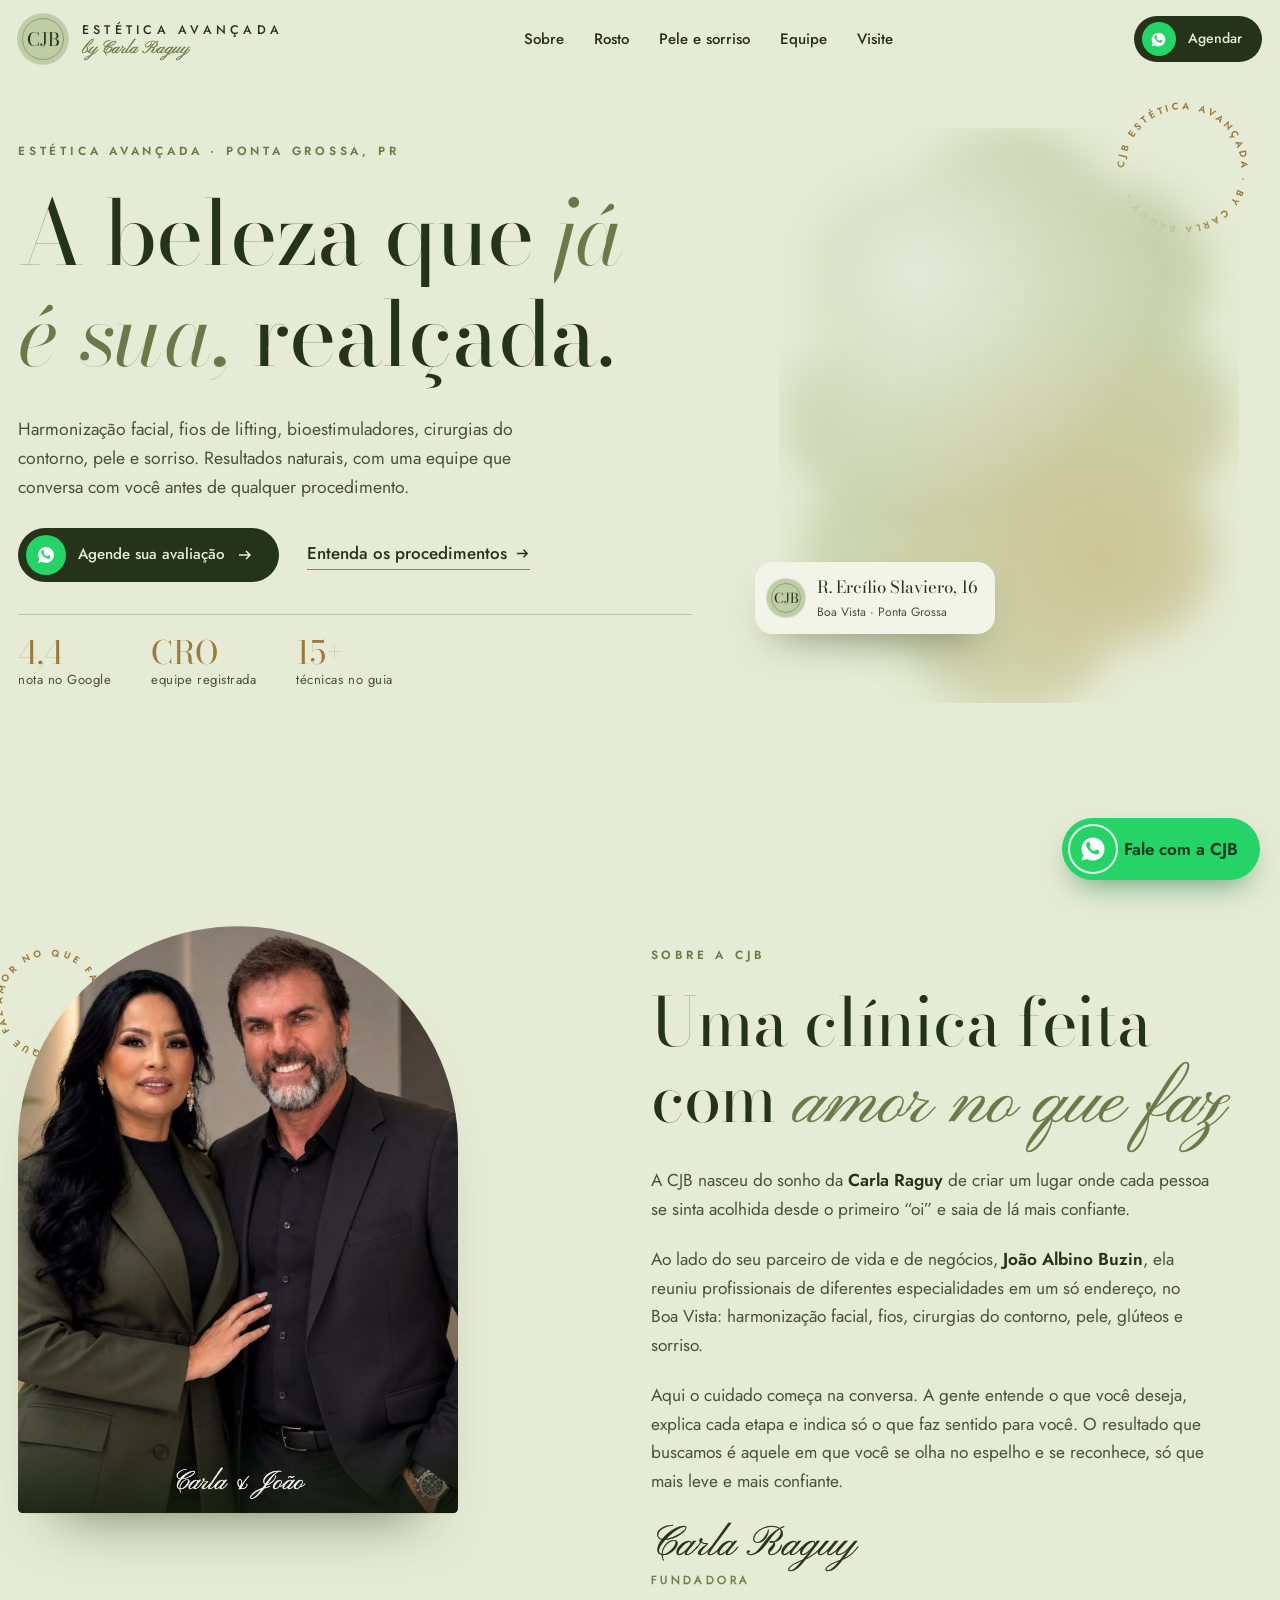
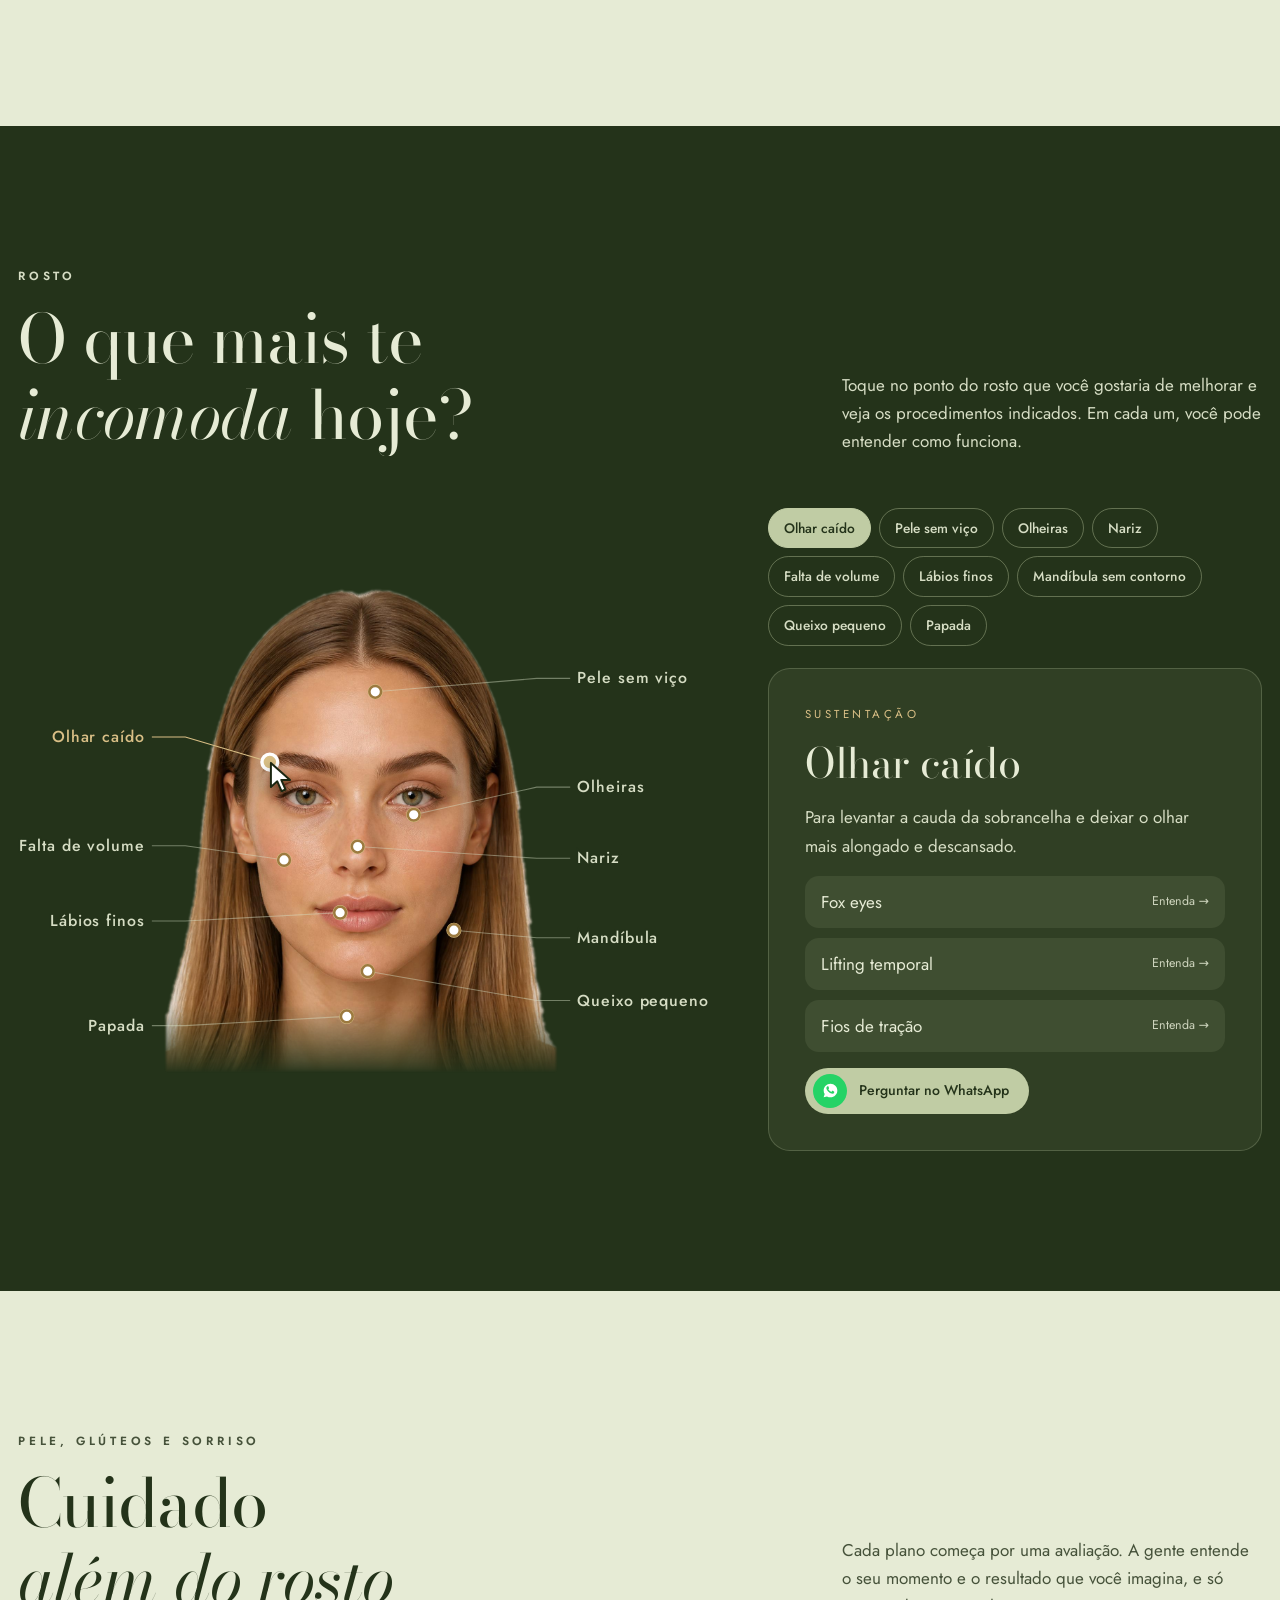
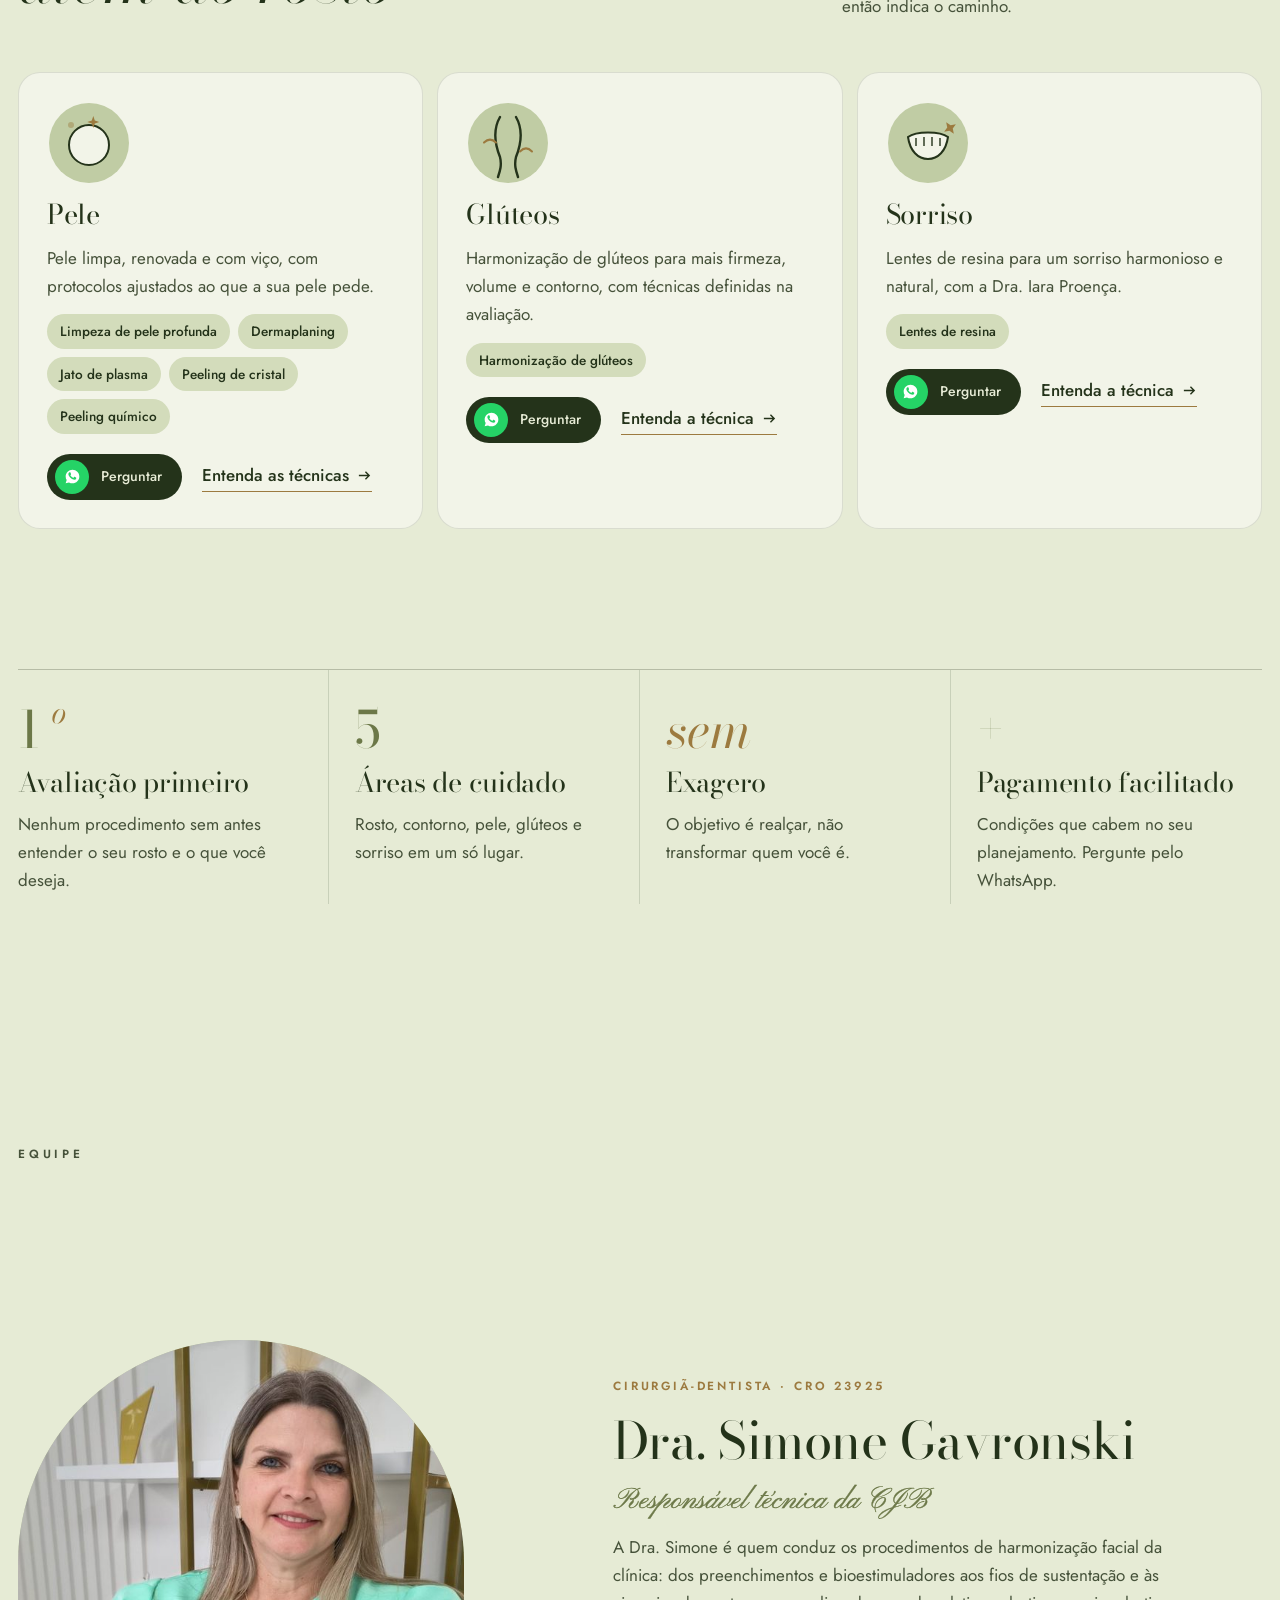
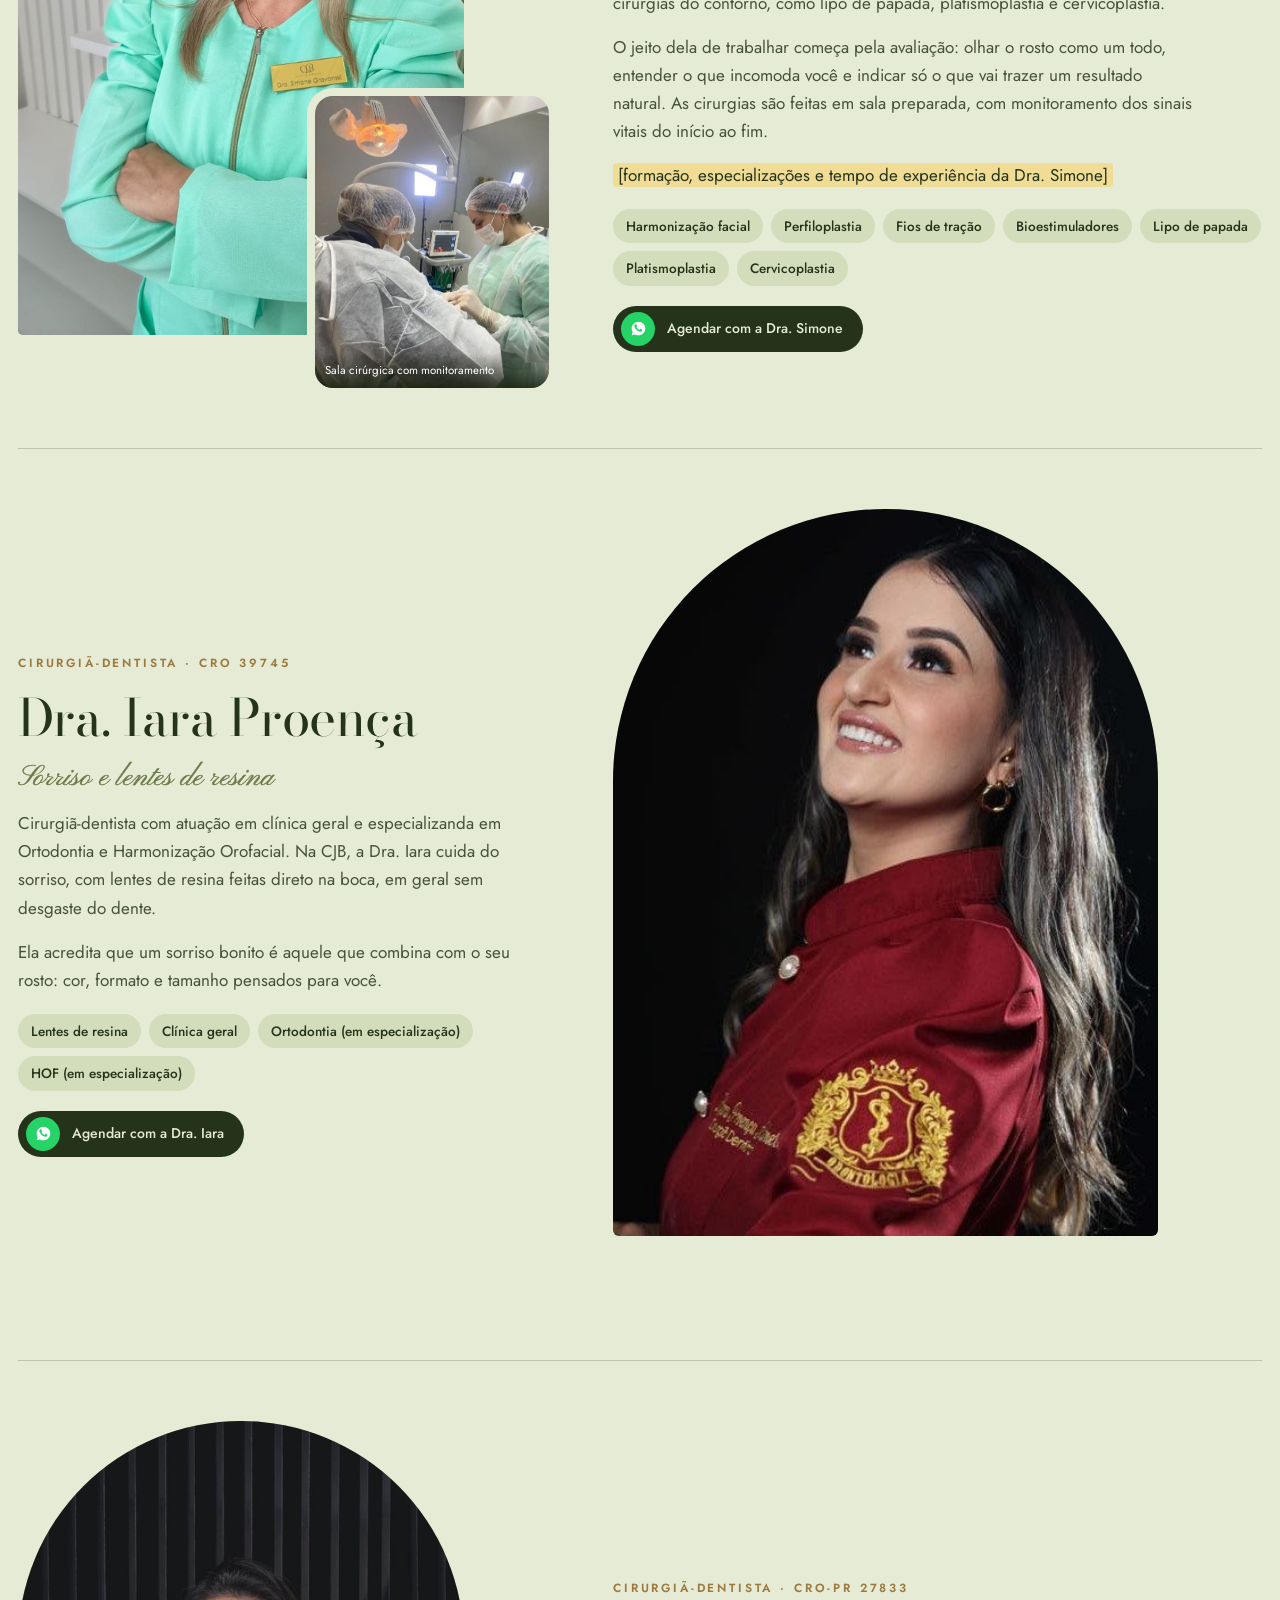
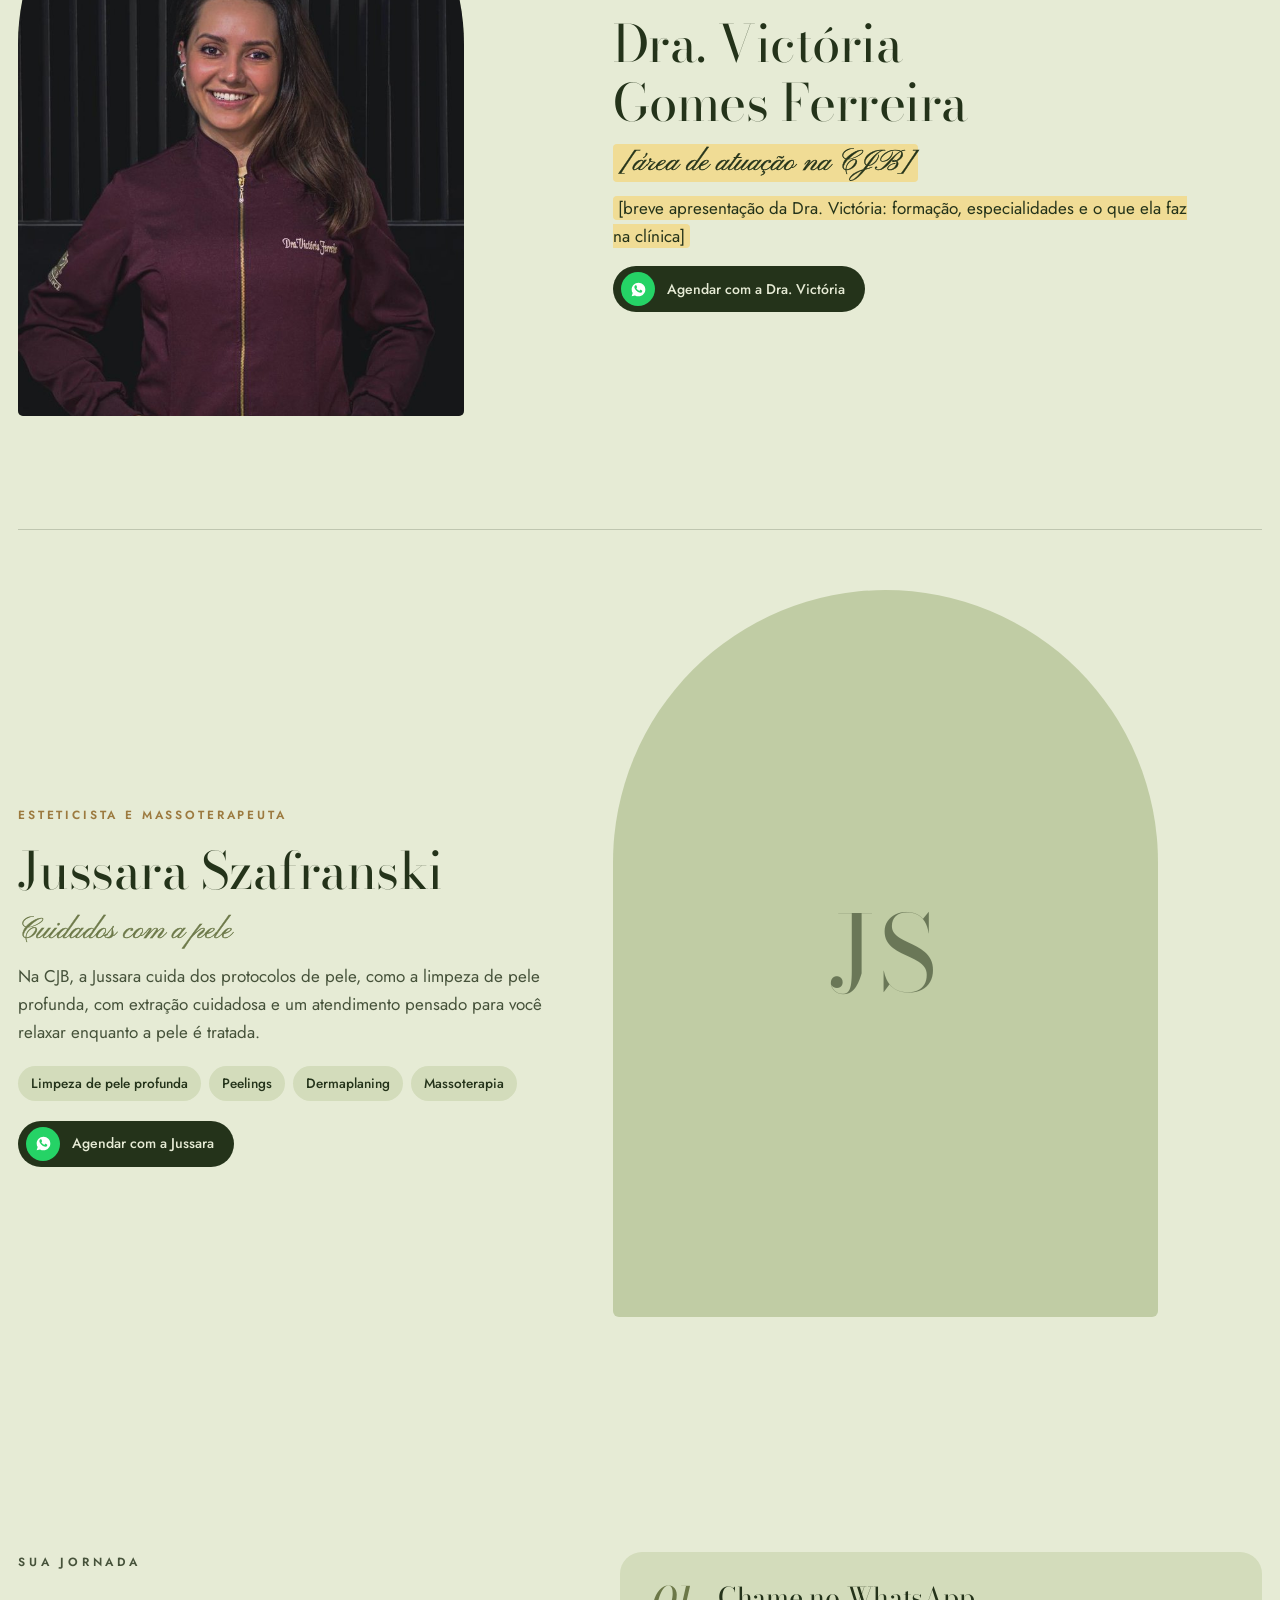
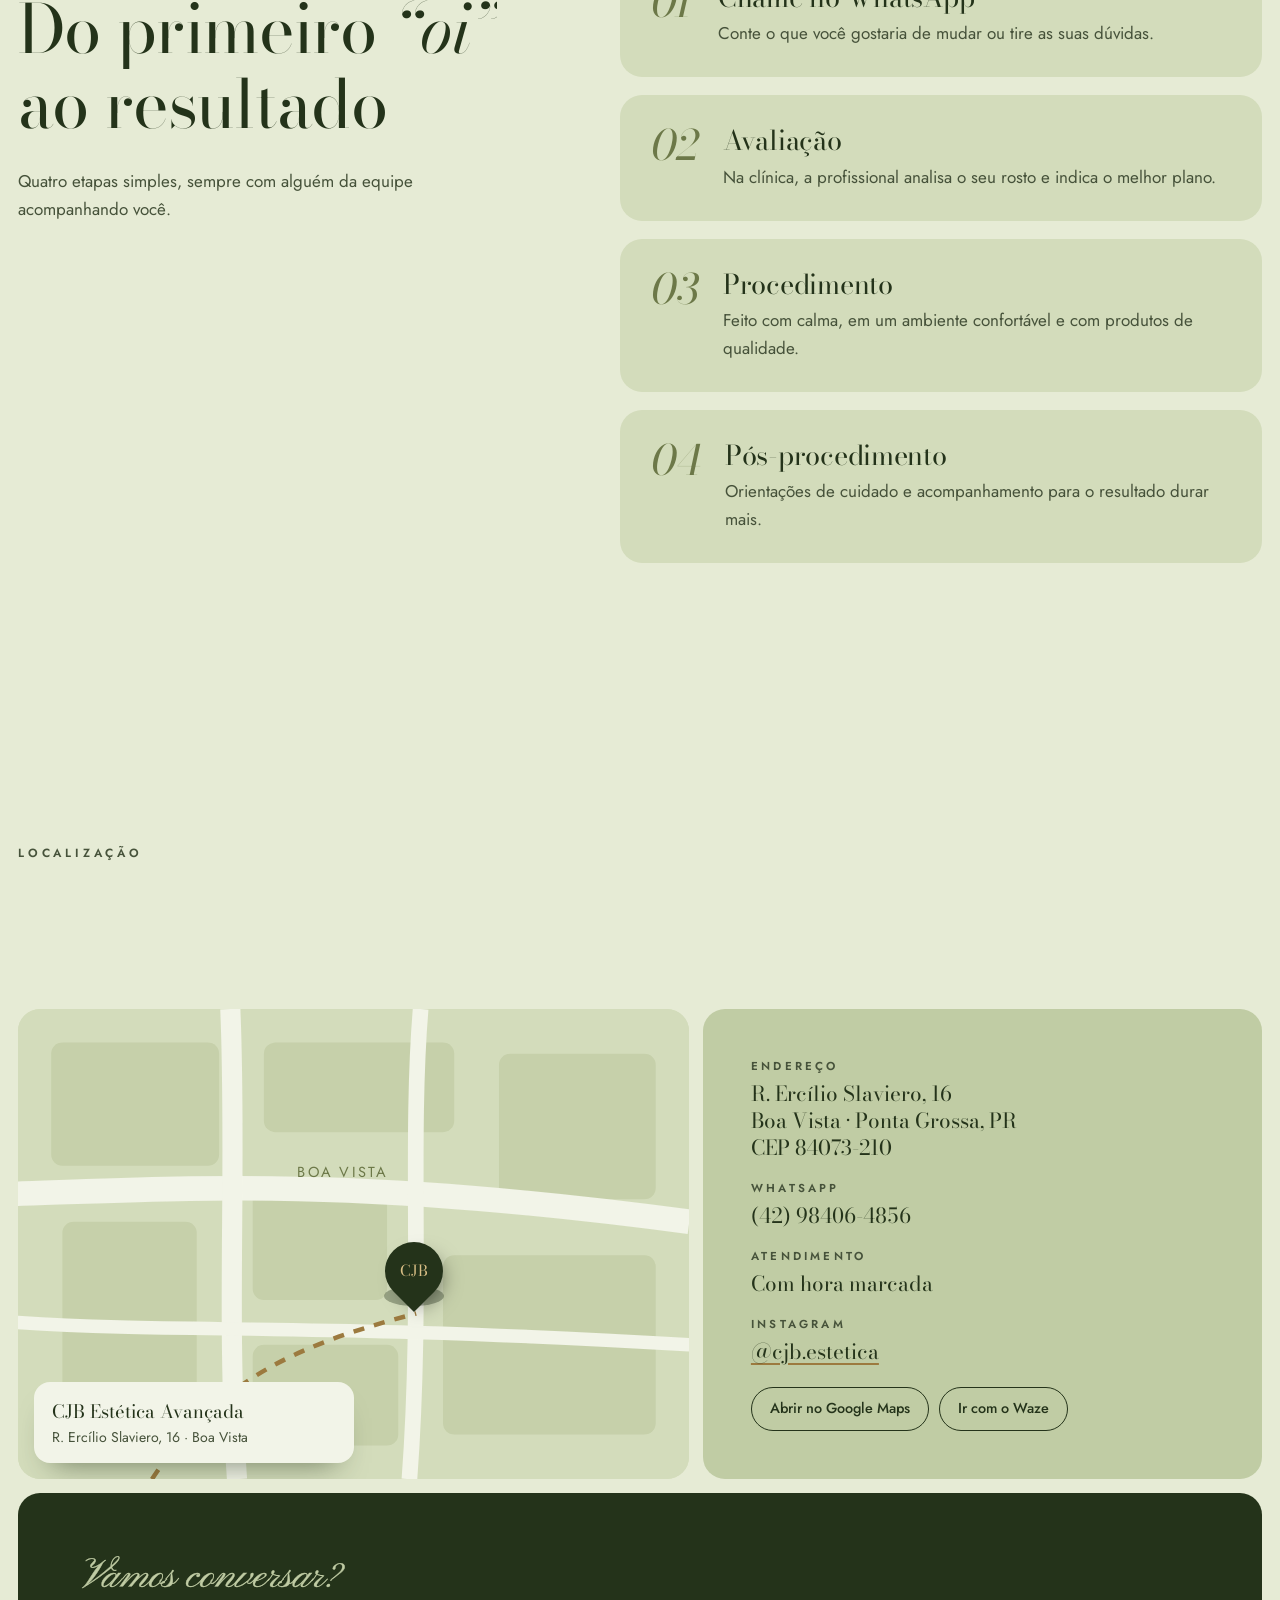
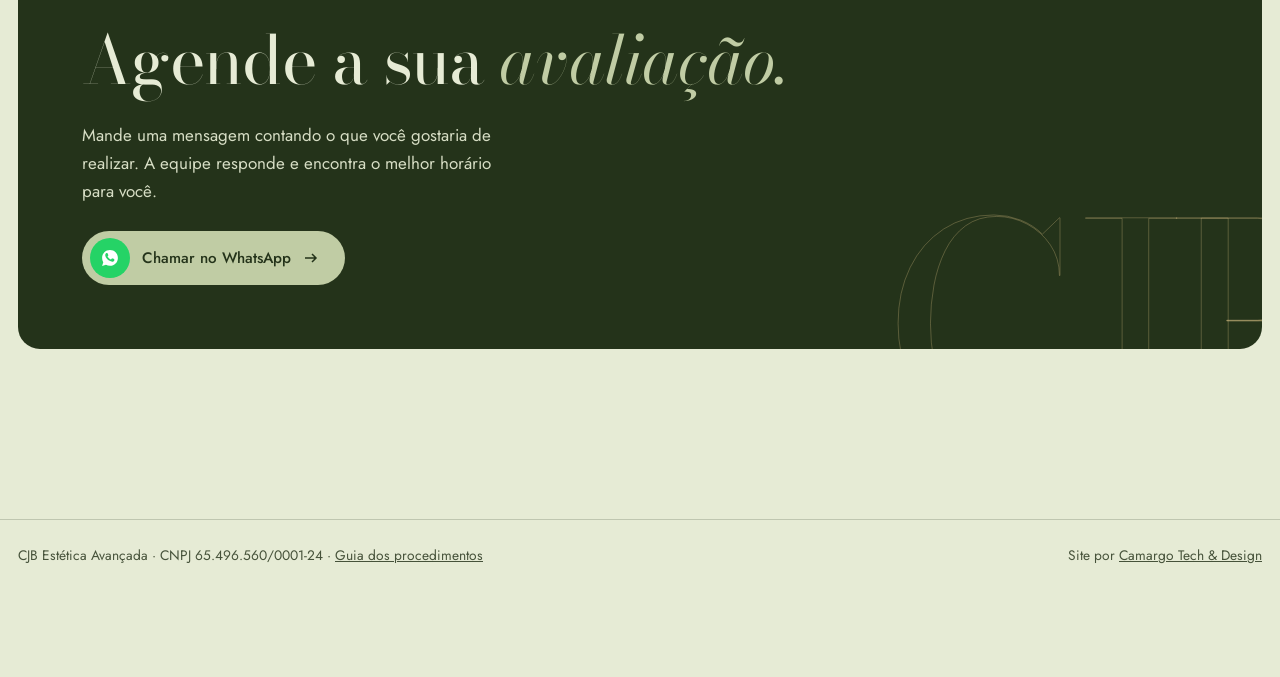
==== commit a8115bc2: "CJB: Dra. Victória e Jussara na equipe; remove procedimentos corporais (mantém harmonização de glúte" ====
--- a/cjb-estetica/index.html
+++ b/cjb-estetica/index.html
@@ -6,7 +6,7 @@
 <meta name="robots" content="noindex">
 <title>CJB Estética Avançada</title>
 <meta name="claude:viewport-fit-sides" content="cover">
-<meta name="description" content="CJB Estética Avançada by Carla Raguy — harmonização facial, fios de lifting, bioestimuladores, lipo de papada, pele, corpo e lentes de resina em Ponta Grossa. Agende pelo WhatsApp.">
+<meta name="description" content="CJB Estética Avançada by Carla Raguy — harmonização facial, fios de lifting, bioestimuladores, lipo de papada, pele, glúteos e lentes de resina em Ponta Grossa. Agende pelo WhatsApp.">
 <link rel="preconnect" href="https://fonts.googleapis.com">
 <link rel="preconnect" href="https://fonts.gstatic.com" crossorigin>
 <link rel="stylesheet" href="https://fonts.googleapis.com/css2?family=Bodoni+Moda:ital,opsz,wght@0,6..96,400;0,6..96,500;1,6..96,400;1,6..96,500&family=Jost:wght@300;400;500;600&family=Pinyon+Script&display=swap">
@@ -449,6 +449,10 @@
 .sc .w{padding:.3em .3em .45em;margin:-.3em -.3em -.45em}
 .js .split .sc .w>span{transform:translateY(160%)}
 .js .split.in .sc .w>span{transform:none}
+
+/* foto pendente */
+.ph-empty{display:grid;place-items:center;background:linear-gradient(160deg,var(--sage),var(--sage-2))}
+.ph-empty span{font-family:var(--serif);font-size:clamp(4rem,9vw,6.5rem);color:var(--ink);opacity:.55;letter-spacing:.04em}
 </style>
 
 <style>:root{padding-top:env(safe-area-inset-top,0px);padding-bottom:env(safe-area-inset-bottom,0px)}[hidden]{display:none!important}</style>
@@ -472,7 +476,7 @@
     <nav class="menu" aria-label="Seções">
       <a href="#sobre">Sobre</a>
       <a href="#rosto">Rosto</a>
-      <a href="#corpo">Pele e corpo</a>
+      <a href="#pele-sorriso">Pele e sorriso</a>
       <a href="#equipe">Equipe</a>
       <a href="#visite">Visite</a>
     </nav>
@@ -490,7 +494,7 @@
         <h1 aria-label="A beleza que já é sua, realçada.">
           <span class="w" style="--i:0"><span>A</span></span> <span class="w" style="--i:1"><span>beleza</span></span> <span class="w" style="--i:2"><span>que</span></span> <span class="w" style="--i:3"><span><em>já</em></span></span> <span class="w" style="--i:4"><span><em>é</em></span></span> <span class="w" style="--i:5"><span><em>sua,</em></span></span> <span class="w" style="--i:6"><span>realçada.</span></span>
         </h1>
-        <p class="sub">Harmonização facial, fios de lifting, bioestimuladores, cirurgias do contorno, pele, corpo e sorriso. Resultados naturais, com uma equipe que conversa com você antes de qualquer procedimento.</p>
+        <p class="sub">Harmonização facial, fios de lifting, bioestimuladores, cirurgias do contorno, pele e sorriso. Resultados naturais, com uma equipe que conversa com você antes de qualquer procedimento.</p>
         <div class="row">
           <a class="wa" href="https://wa.me/5542984064856?text=Ol%C3%A1!%20Vim%20pelo%20site%20e%20gostaria%20de%20agendar%20uma%20avalia%C3%A7%C3%A3o." target="_blank" rel="noopener"><span class="ic"><svg aria-hidden="true"><use href="#wa"/></svg></span>Agende sua avaliação<svg class="arr" aria-hidden="true"><use href="#arr"/></svg></a>
           <a class="link" href="guia.html">Entenda os procedimentos<svg aria-hidden="true"><use href="#arr"/></svg></a>
@@ -498,7 +502,7 @@
         <ul class="trust">
           <li><b>4,4</b><span>nota no Google</span></li>
           <li><b>CRO</b><span>equipe registrada</span></li>
-          <li><b>20+</b><span>técnicas no guia</span></li>
+          <li><b>15+</b><span>técnicas no guia</span></li>
         </ul>
       </div>
       <div class="hero-art">
@@ -522,7 +526,7 @@
         <p class="kicker rv">Sobre a CJB</p>
         <h2 class="split rv">Uma clínica feita com <span class="sc">amor no que faz</span></h2>
         <p class="t rv" style="--d:.1s">A CJB nasceu do sonho da <strong>Carla Raguy</strong> de criar um lugar onde cada pessoa se sinta acolhida desde o primeiro “oi” e saia de lá mais confiante.</p>
-        <p class="t rv" style="--d:.2s">Ao lado do seu parceiro de vida e de negócios, <strong>João Albino Buzin</strong>, ela reuniu profissionais de diferentes especialidades em um só endereço, no Boa Vista: harmonização facial, fios, cirurgias do contorno, pele, corpo e sorriso.</p>
+        <p class="t rv" style="--d:.2s">Ao lado do seu parceiro de vida e de negócios, <strong>João Albino Buzin</strong>, ela reuniu profissionais de diferentes especialidades em um só endereço, no Boa Vista: harmonização facial, fios, cirurgias do contorno, pele, glúteos e sorriso.</p>
         <p class="t rv" style="--d:.3s">Aqui o cuidado começa na conversa. A gente entende o que você deseja, explica cada etapa e indica só o que faz sentido para você. O resultado que buscamos é aquele em que você se olha no espelho e se reconhece, só que mais leve e mais confiante.</p>
         <p class="sig rv" style="--d:.4s">Carla Raguy<small>Fundadora</small></p>
       </div>
@@ -554,12 +558,12 @@
     </div>
   </section>
 
-  <section id="corpo">
+  <section id="pele-sorriso">
     <div class="wrap">
       <div class="sec-head">
         <div style="display:grid;gap:18px">
-          <p class="kicker rv">Pele, corpo e sorriso</p>
-          <h2 class="split rv">Cuidado <em>da cabeça aos pés</em></h2>
+          <p class="kicker rv">Pele, glúteos e sorriso</p>
+          <h2 class="split rv">Cuidado <em>além do rosto</em></h2>
         </div>
         <p class="rv" style="--d:.15s">Cada plano começa por uma avaliação. A gente entende o seu momento e o resultado que você imagina, e só então indica o caminho.</p>
       </div>
@@ -576,12 +580,12 @@
         </article>
         <article class="oc rv" style="--d:.1s">
           <svg class="ill" viewBox="0 0 84 84" aria-hidden="true"><circle cx="42" cy="42" r="40" fill="var(--sage)"/><path d="M34 16 C26 30 30 46 34 56 C36 64 34 70 32 76 M50 16 C58 30 54 46 50 56 C48 64 50 70 52 76" fill="none" stroke="var(--ink)" stroke-width="2.4" stroke-linecap="round"/><g fill="none" stroke="var(--gold)" stroke-width="2" stroke-linecap="round"><path d="M18 40 q6 -6 12 0"><animate attributeName="d" values="M18 40 q6 -6 12 0;M18 44 q6 -6 12 0;M18 40 q6 -6 12 0" dur="2.2s" repeatCount="indefinite"/></path><path d="M54 52 q6 -6 12 0"><animate attributeName="d" values="M54 52 q6 -6 12 0;M54 48 q6 -6 12 0;M54 52 q6 -6 12 0" dur="2.2s" repeatCount="indefinite"/></path></g></svg>
-          <h3>Corpo</h3>
-          <p>Cuidados para celulite, contorno e bem-estar.</p>
-          <ul><li>Carboxiterapia</li><li>Descolamento de celulite</li><li>Tratamento para glúteos</li><li>Drenagem linfática</li><li>Depilação</li></ul>
+          <h3>Glúteos</h3>
+          <p>Harmonização de glúteos para mais firmeza, volume e contorno, com técnicas definidas na avaliação.</p>
+          <ul><li>Harmonização de glúteos</li></ul>
           <div class="acts">
-            <a class="wa small" href="https://wa.me/5542984064856?text=Ol%C3%A1!%20Quero%20saber%20mais%20sobre%20tratamentos%20corporais." target="_blank" rel="noopener"><span class="ic"><svg aria-hidden="true"><use href="#wa"/></svg></span>Perguntar</a>
-            <a class="link" href="guia.html#corpo">Entenda as técnicas<svg aria-hidden="true"><use href="#arr"/></svg></a>
+            <a class="wa small" href="https://wa.me/5542984064856?text=Ol%C3%A1!%20Quero%20saber%20mais%20sobre%20harmoniza%C3%A7%C3%A3o%20de%20gl%C3%BAteos." target="_blank" rel="noopener"><span class="ic"><svg aria-hidden="true"><use href="#wa"/></svg></span>Perguntar</a>
+            <a class="link" href="guia.html#gluteos">Entenda a técnica<svg aria-hidden="true"><use href="#arr"/></svg></a>
           </div>
         </article>
         <article class="oc rv" style="--d:.2s">
@@ -602,7 +606,7 @@
     <div class="wrap">
       <div class="pillars">
         <div class="pillar rv"><span class="big">1<em>º</em></span><h3>Avaliação primeiro</h3><p>Nenhum procedimento sem antes entender o seu rosto e o que você deseja.</p></div>
-        <div class="pillar rv" style="--d:.1s"><span class="big">6</span><h3>Áreas de cuidado</h3><p>Rosto, contorno, pele, corpo e sorriso em um só lugar.</p></div>
+        <div class="pillar rv" style="--d:.1s"><span class="big">5</span><h3>Áreas de cuidado</h3><p>Rosto, contorno, pele, glúteos e sorriso em um só lugar.</p></div>
         <div class="pillar rv" style="--d:.2s"><span class="big"><em>sem</em></span><h3>Exagero</h3><p>O objetivo é realçar, não transformar quem você é.</p></div>
         <div class="pillar rv" style="--d:.3s"><span class="big">+</span><h3>Pagamento facilitado</h3><p>Condições que cabem no seu planejamento. Pergunte pelo WhatsApp.</p></div>
       </div>
@@ -616,7 +620,7 @@
           <p class="kicker rv">Equipe</p>
           <h2 class="split rv">Quem cuida <em>de você</em></h2>
         </div>
-        <p class="rv" style="--d:.15s">Profissionais de saúde registradas no conselho, cada uma na sua especialidade.</p>
+        <p class="rv" style="--d:.15s">Profissionais especializadas, cada uma na sua área, trabalhando juntas por você.</p>
       </div>
       <article class="pro rv">
         <div class="pro-photos">
@@ -646,6 +650,31 @@
           <p>Ela acredita que um sorriso bonito é aquele que combina com o seu rosto: cor, formato e tamanho pensados para você.</p>
           <ul class="spec"><li>Lentes de resina</li><li>Clínica geral</li><li>Ortodontia (em especialização)</li><li>HOF (em especialização)</li></ul>
           <a class="wa small" href="https://wa.me/5542984064856?text=Ol%C3%A1!%20Gostaria%20de%20agendar%20uma%20avalia%C3%A7%C3%A3o%20com%20a%20Dra.%20Iara%20para%20lentes%20de%20resina." target="_blank" rel="noopener"><span class="ic"><svg aria-hidden="true"><use href="#wa"/></svg></span>Agendar com a Dra. Iara</a>
+        </div>
+      </article>
+      <article class="pro rv">
+        <div class="pro-photos">
+          <div class="ph"><img src="img/dra-victoria.jpg" alt="Dra. Victória Gomes Ferreira, cirurgiã-dentista, de jaleco vinho" width="700" height="1050" loading="lazy"></div>
+        </div>
+        <div class="pro-txt">
+          <span class="cro">Cirurgiã-dentista · CRO-PR 27833</span>
+          <h3>Dra. Victória Gomes Ferreira</h3>
+          <p class="role-l"><mark class="todo">[área de atuação na CJB]</mark></p>
+          <p><mark class="todo">[breve apresentação da Dra. Victória: formação, especialidades e o que ela faz na clínica]</mark></p>
+          <a class="wa small" href="https://wa.me/5542984064856?text=Ol%C3%A1!%20Gostaria%20de%20agendar%20uma%20avalia%C3%A7%C3%A3o%20com%20a%20Dra.%20Vict%C3%B3ria." target="_blank" rel="noopener"><span class="ic"><svg aria-hidden="true"><use href="#wa"/></svg></span>Agendar com a Dra. Victória</a>
+        </div>
+      </article>
+      <article class="pro rev rv">
+        <div class="pro-photos">
+          <div class="ph ph-empty" role="img" aria-label="Foto de Jussara Szafranski em breve"><span>JS</span></div>
+        </div>
+        <div class="pro-txt">
+          <span class="cro">Esteticista e massoterapeuta</span>
+          <h3>Jussara Szafranski</h3>
+          <p class="role-l">Cuidados com a pele</p>
+          <p>Na CJB, a Jussara cuida dos protocolos de pele, como a limpeza de pele profunda, com extração cuidadosa e um atendimento pensado para você relaxar enquanto a pele é tratada.</p>
+          <ul class="spec"><li>Limpeza de pele profunda</li><li>Peelings</li><li>Dermaplaning</li><li>Massoterapia</li></ul>
+          <a class="wa small" href="https://wa.me/5542984064856?text=Ol%C3%A1!%20Gostaria%20de%20agendar%20um%20hor%C3%A1rio%20com%20a%20Jussara." target="_blank" rel="noopener"><span class="ic"><svg aria-hidden="true"><use href="#wa"/></svg></span>Agendar com a Jussara</a>
         </div>
       </article>
     </div>
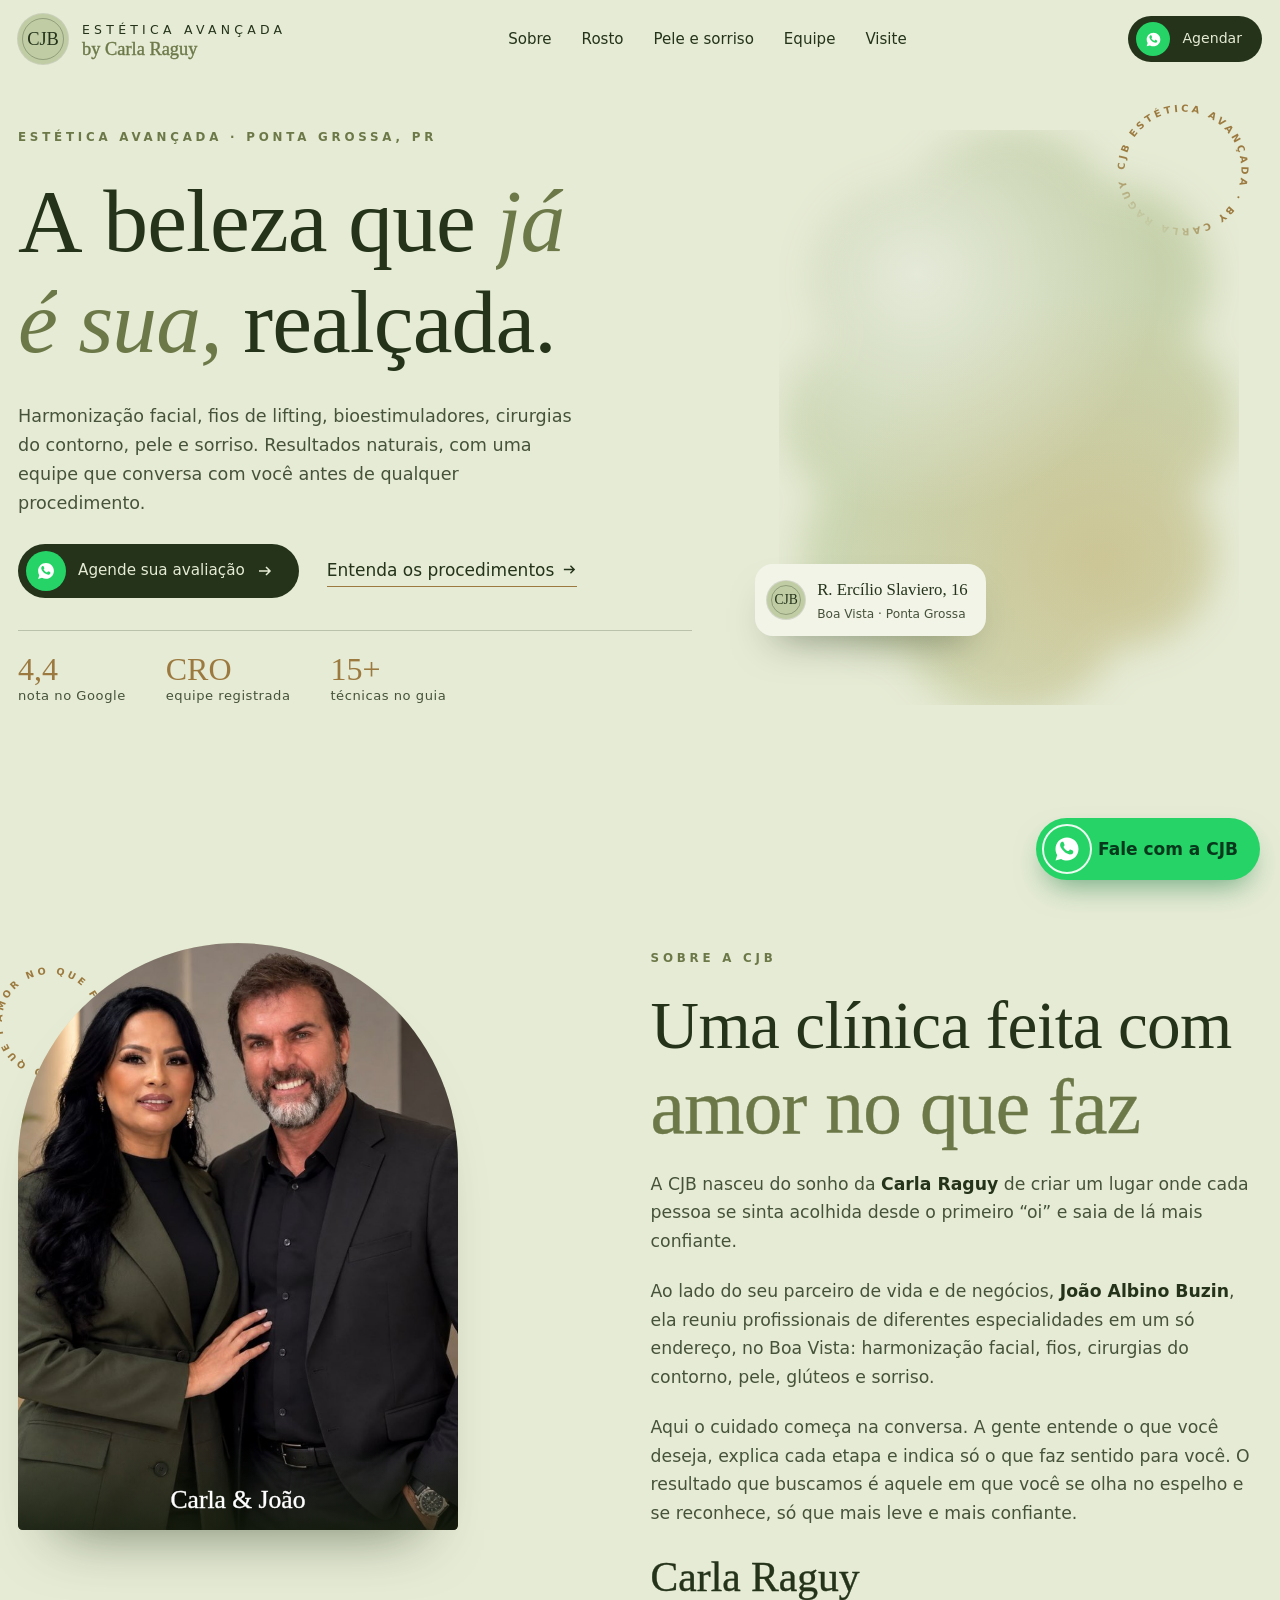
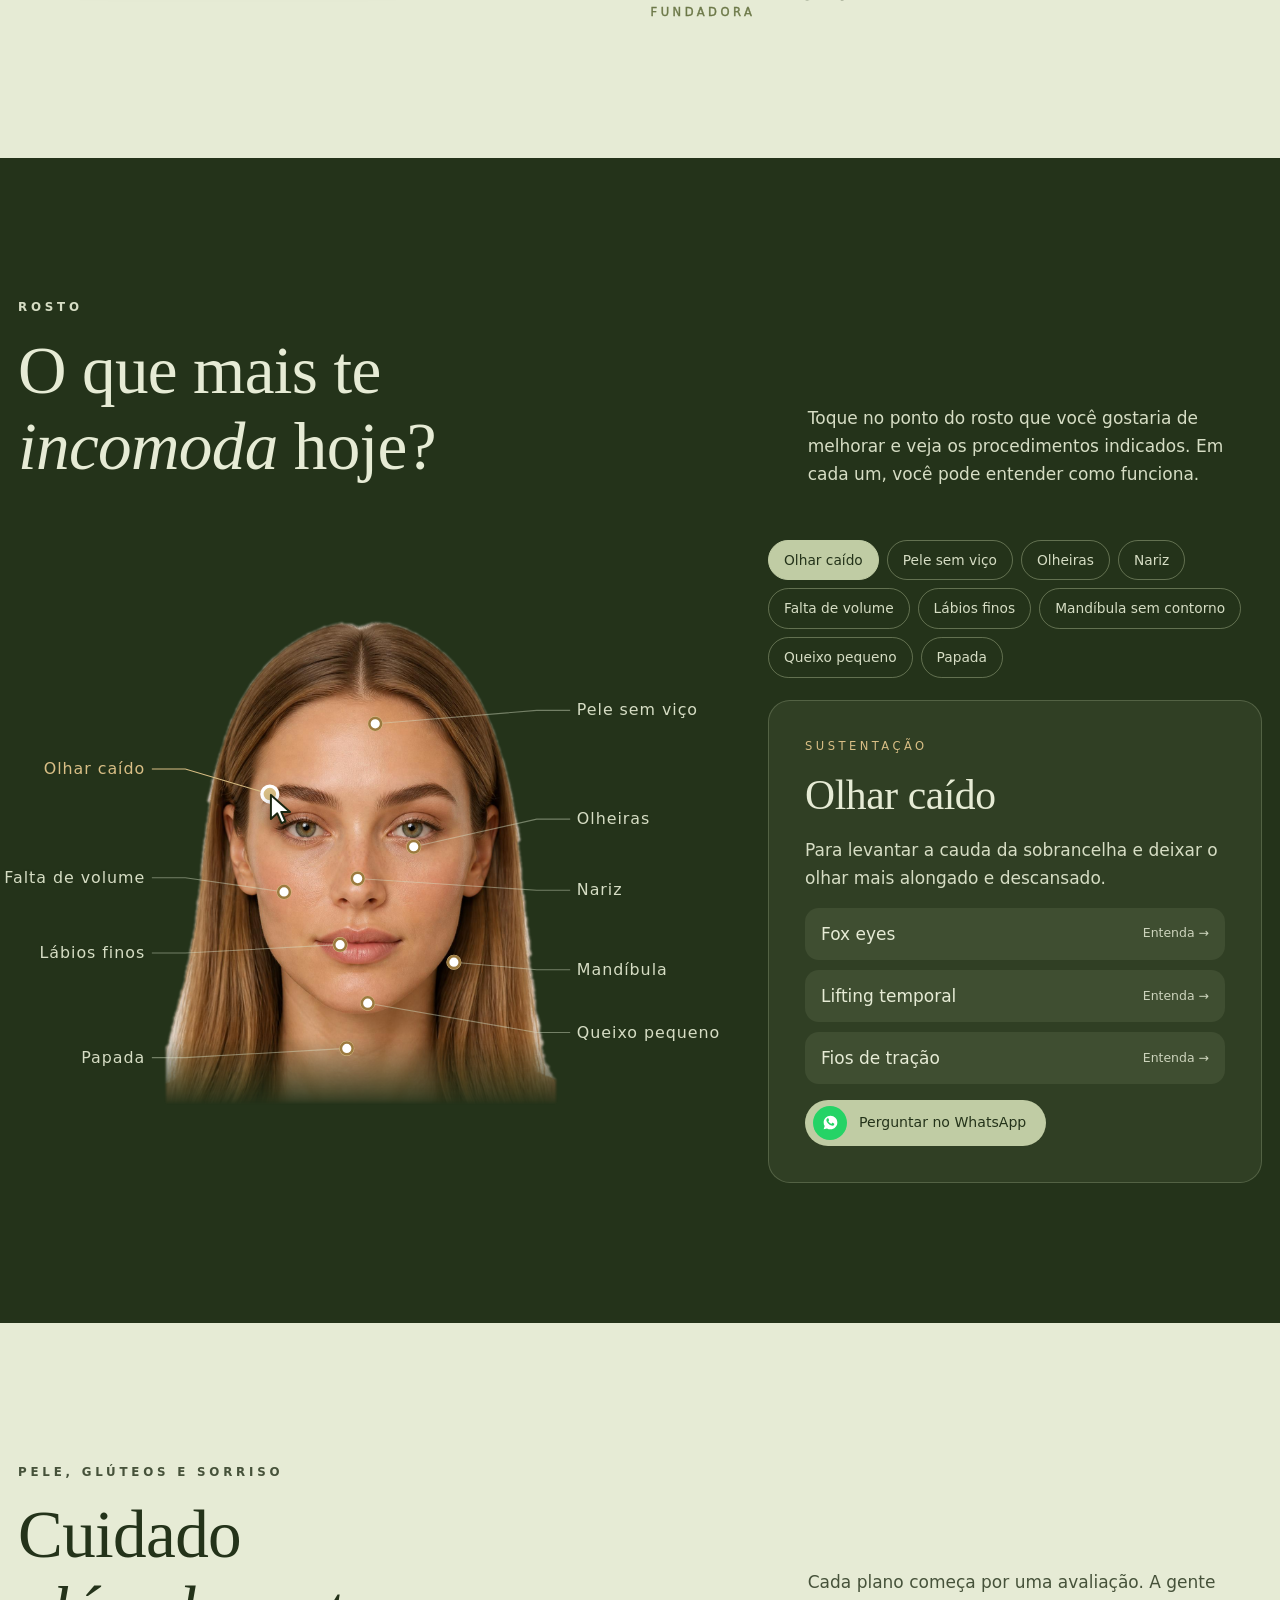
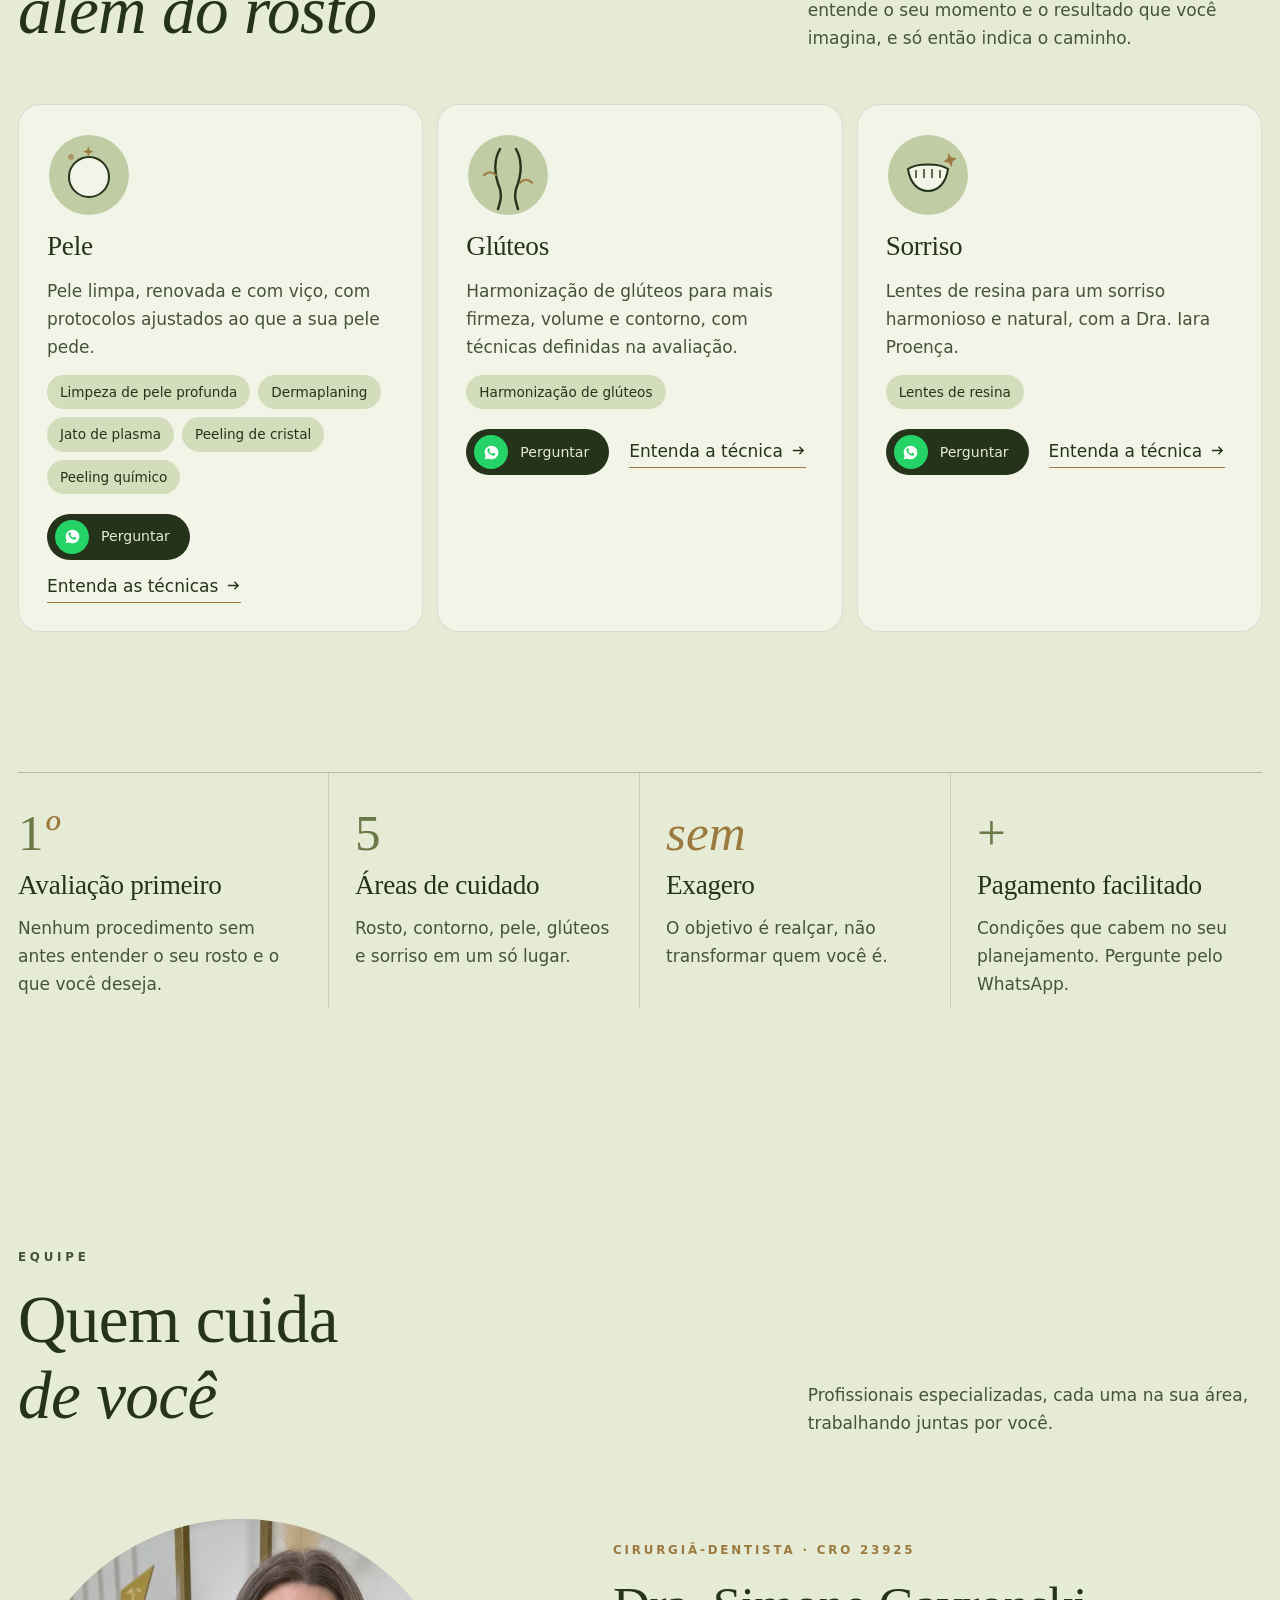
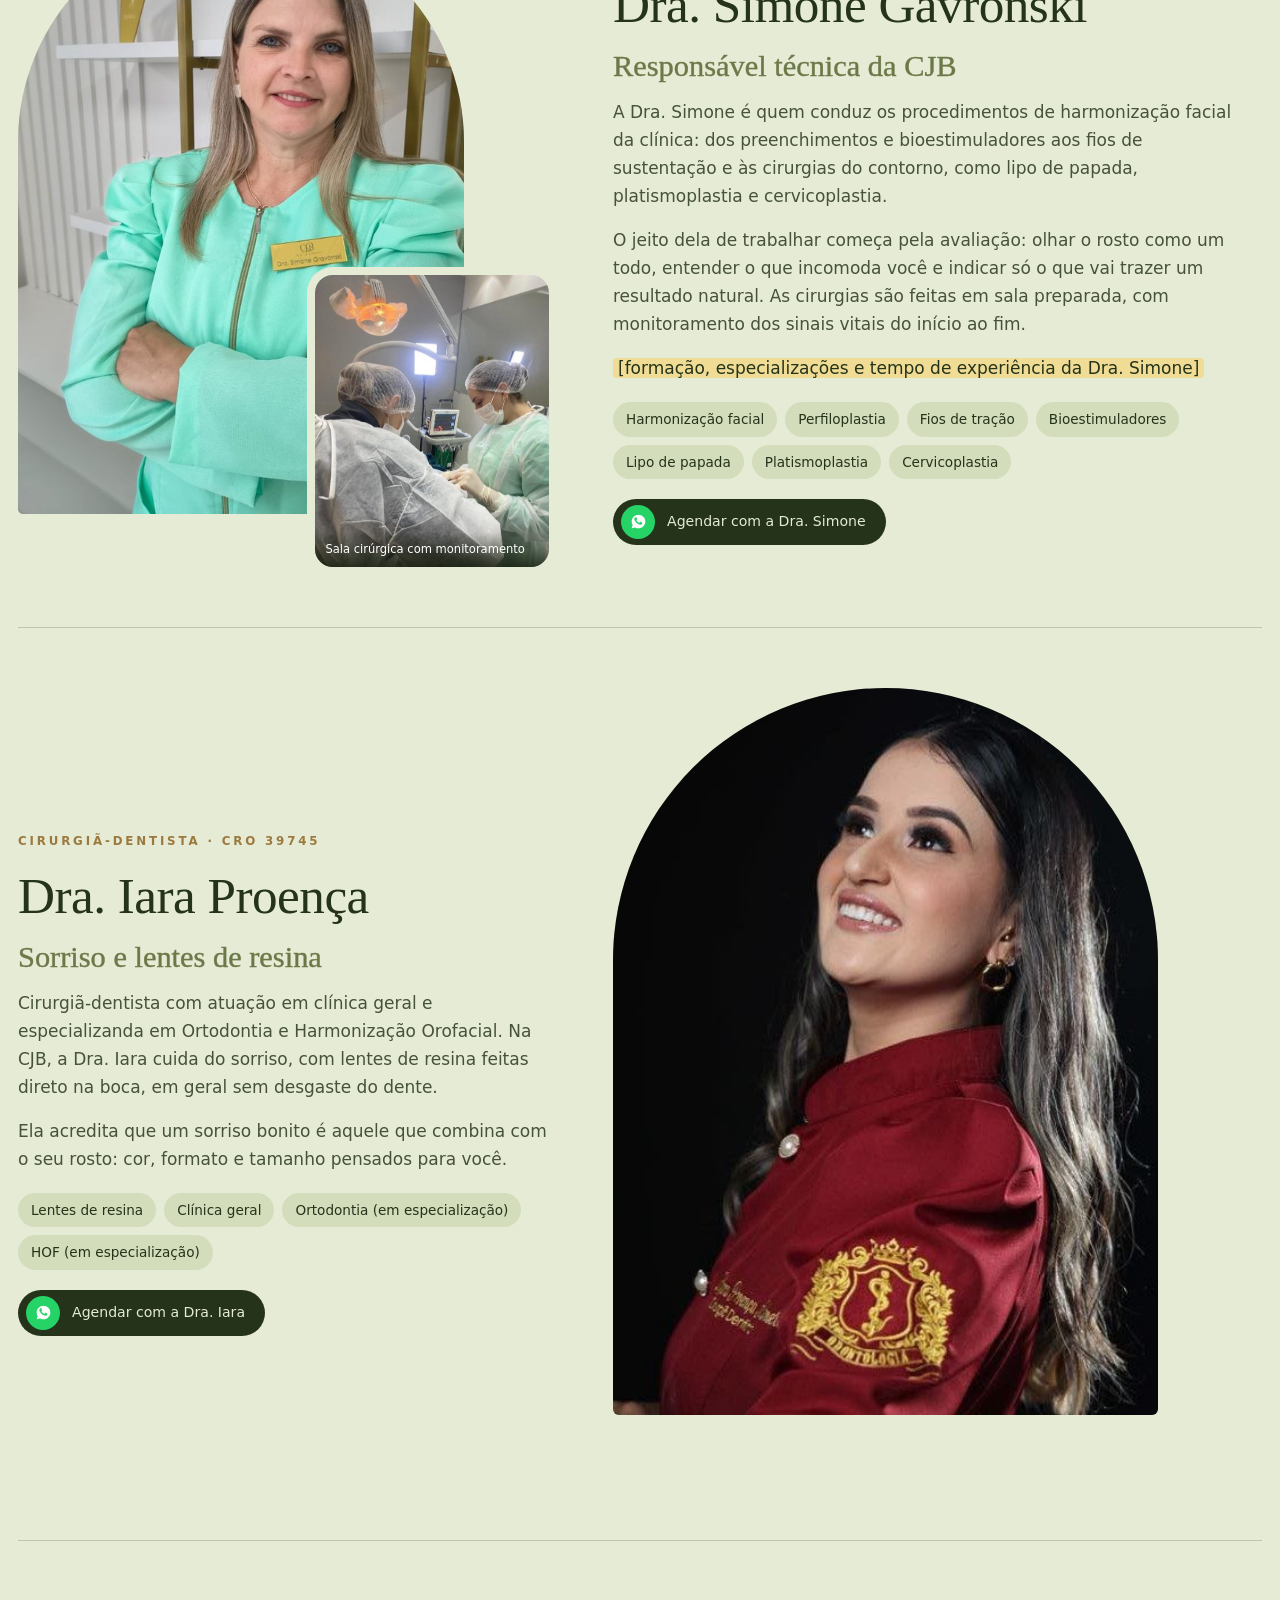
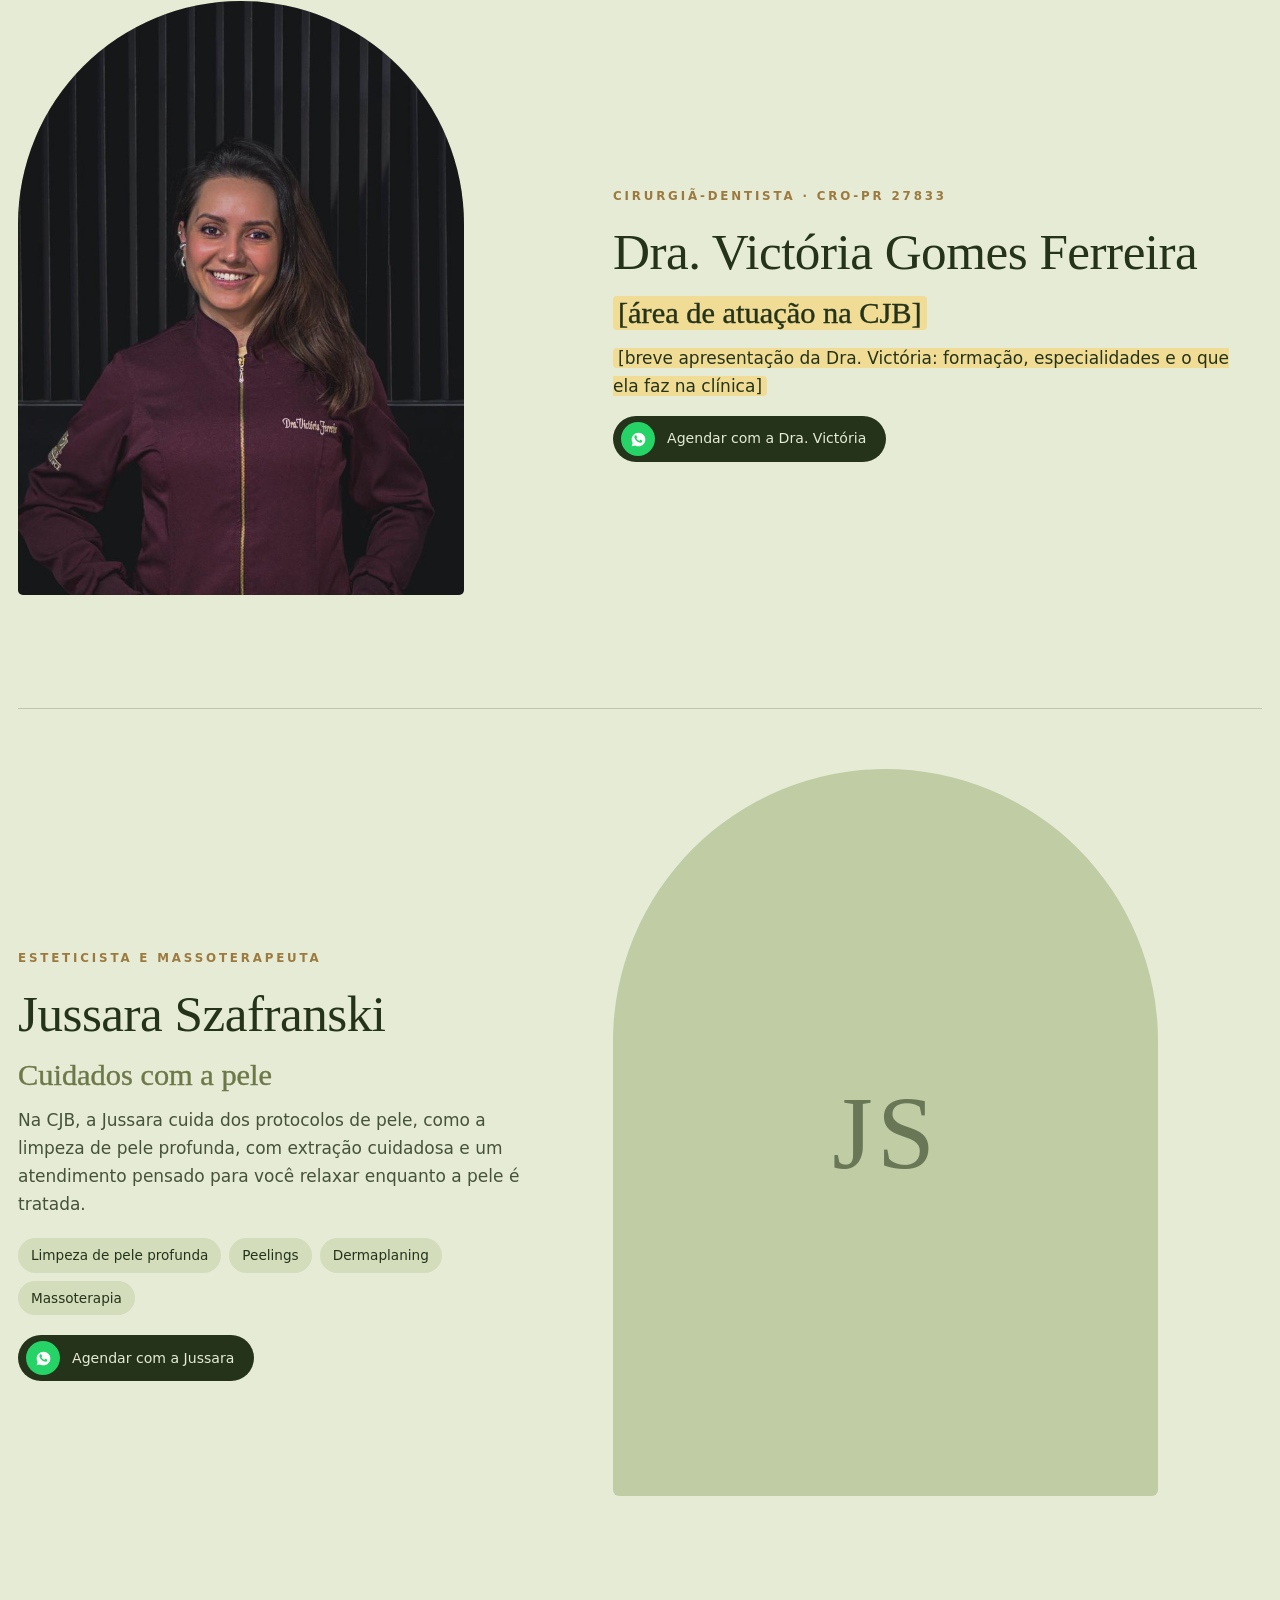
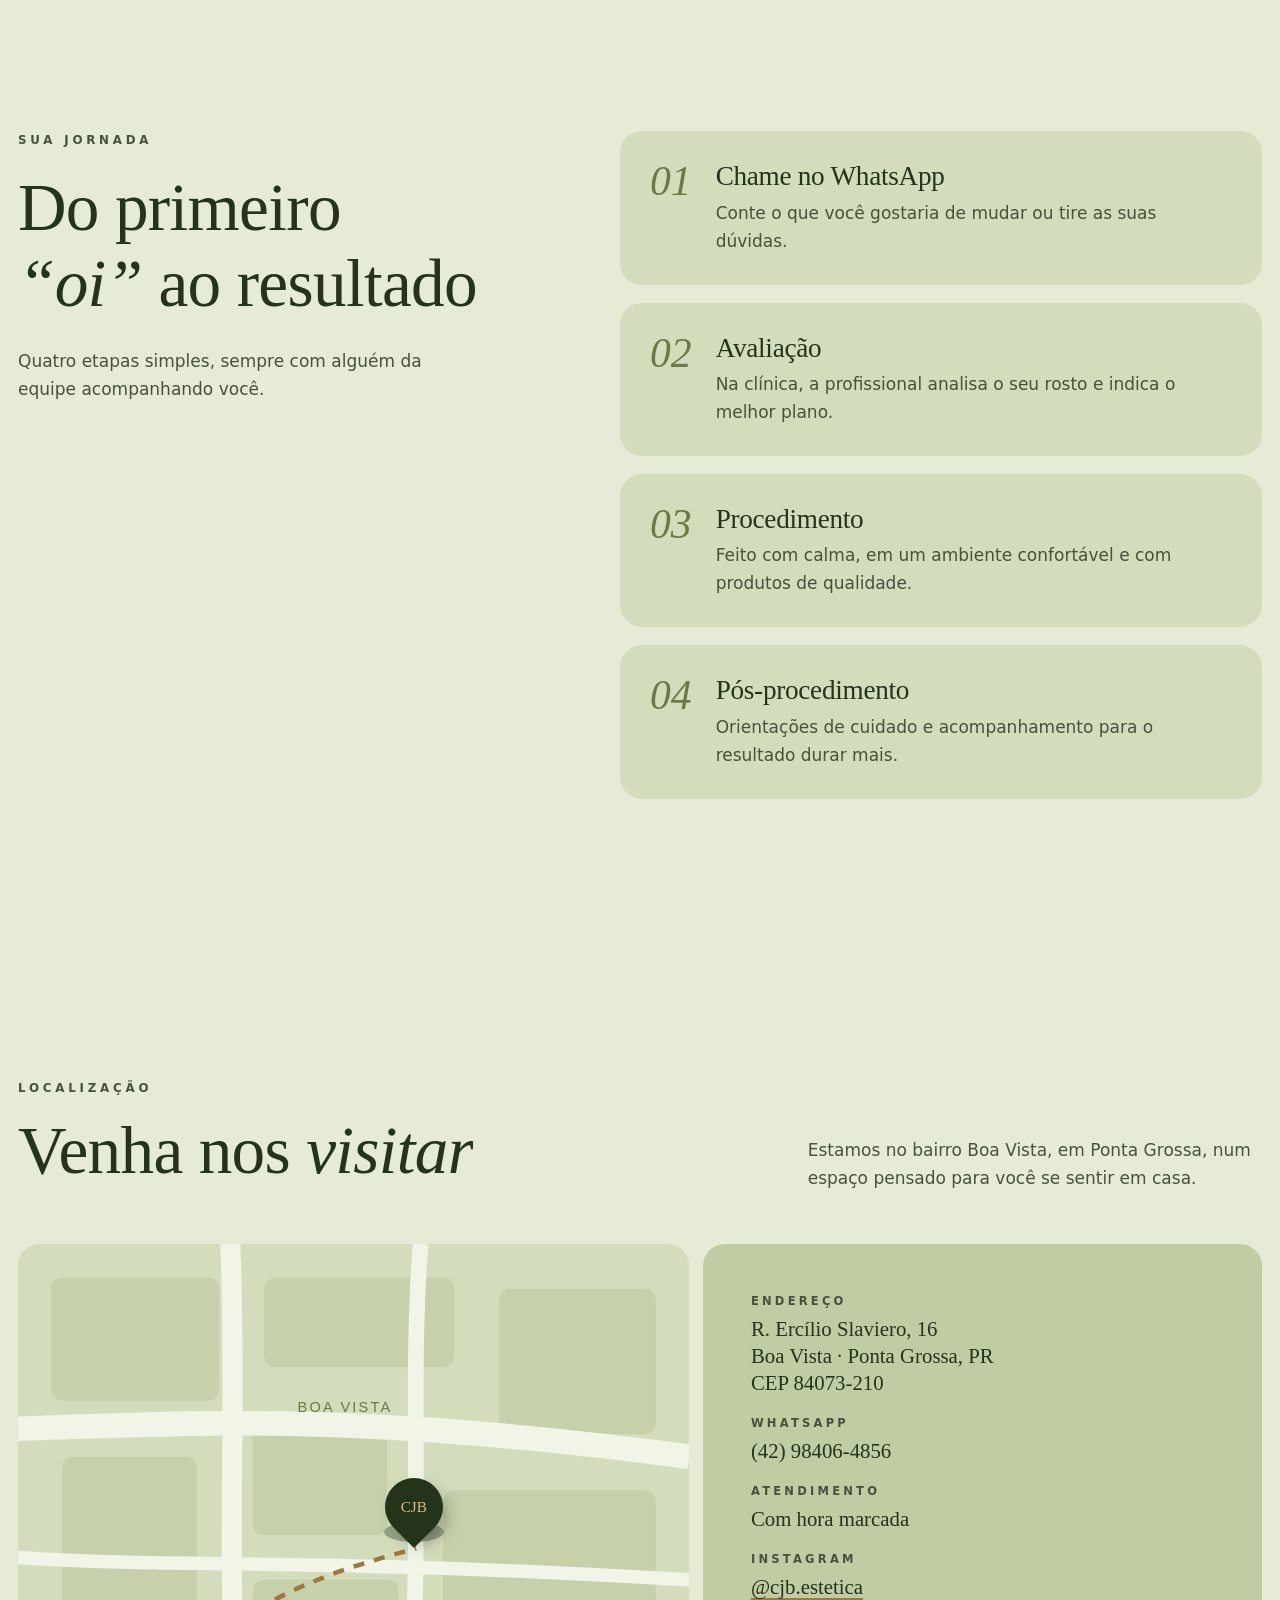
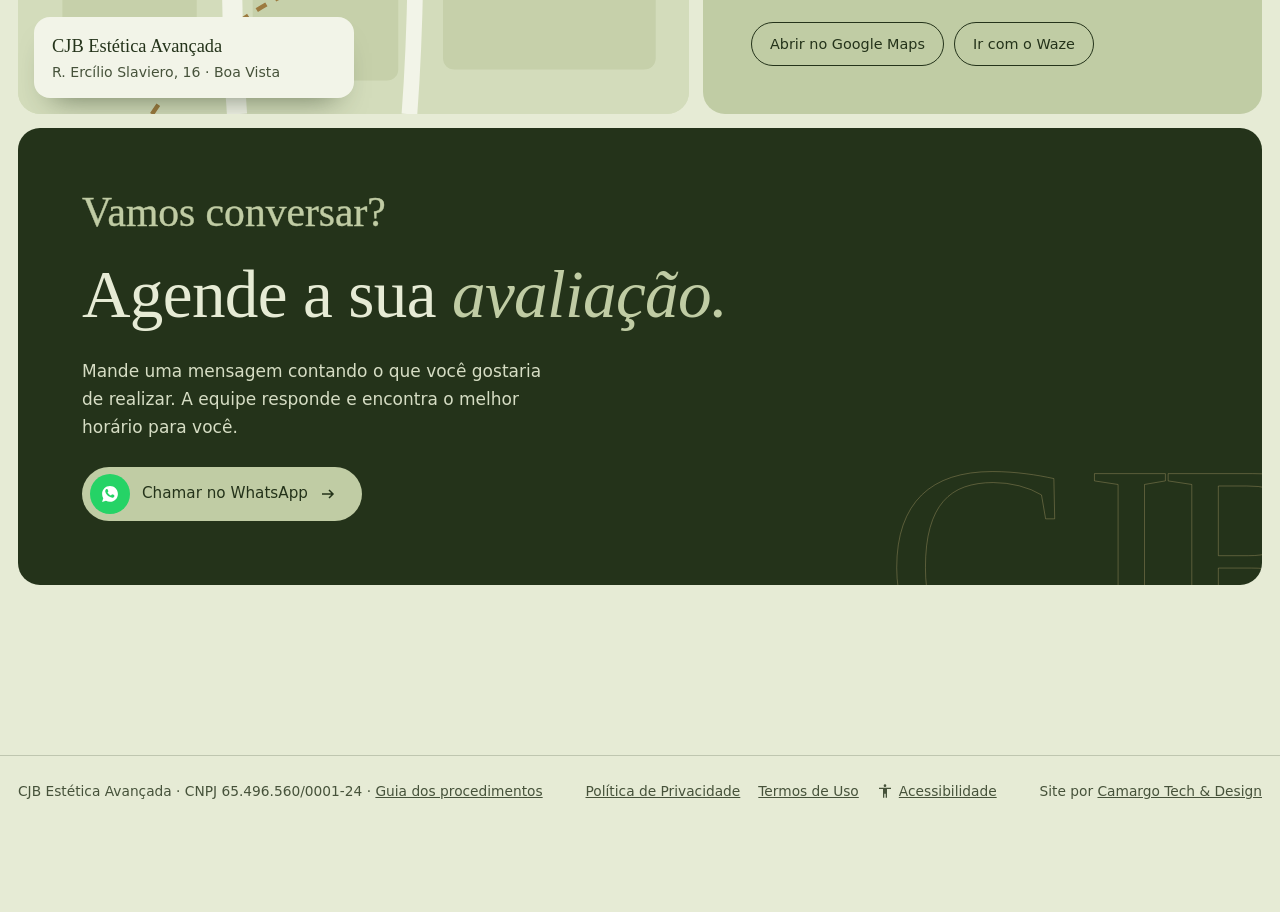
==== commit fd7220d4: "CJB: política de privacidade, termos de uso e acessibilidade; CSP, referrer e noopener noreferrer Co" ====
--- a/cjb-estetica/index.html
+++ b/cjb-estetica/index.html
@@ -4,6 +4,8 @@
 <meta charset="utf-8">
 <meta name="viewport" content="width=device-width, initial-scale=1, viewport-fit=cover">
 <meta name="robots" content="noindex">
+<meta http-equiv="Content-Security-Policy" content="default-src 'self'; script-src 'self' 'unsafe-inline'; style-src 'self' 'unsafe-inline' https://fonts.googleapis.com; font-src https://fonts.gstatic.com; img-src 'self' data:; connect-src 'self'; object-src 'none'; base-uri 'self'; form-action 'none'; upgrade-insecure-requests">
+<meta name="referrer" content="strict-origin-when-cross-origin">
 <title>CJB Estética Avançada</title>
 <meta name="claude:viewport-fit-sides" content="cover">
 <meta name="description" content="CJB Estética Avançada by Carla Raguy — harmonização facial, fios de lifting, bioestimuladores, lipo de papada, pele, glúteos e lentes de resina em Ponta Grossa. Agende pelo WhatsApp.">
@@ -453,6 +455,10 @@
 /* foto pendente */
 .ph-empty{display:grid;place-items:center;background:linear-gradient(160deg,var(--sage),var(--sage-2))}
 .ph-empty span{font-family:var(--serif);font-size:clamp(4rem,9vw,6.5rem);color:var(--ink);opacity:.55;letter-spacing:.04em}
+
+/* legal */
+.skip{position:absolute;left:-999px;top:8px;background:var(--ink);color:var(--ground);padding:8px 14px;border-radius:8px;z-index:90}.skip:focus{left:16px}
+footer .legal{display:flex;flex-wrap:wrap;gap:8px 18px}footer .legal a{color:var(--muted)}.a11y{display:inline-flex;align-items:center;gap:6px}.a11y svg{width:16px;height:16px}
 </style>
 
 <style>:root{padding-top:env(safe-area-inset-top,0px);padding-bottom:env(safe-area-inset-bottom,0px)}[hidden]{display:none!important}</style>
@@ -467,6 +473,7 @@
 
 <div class="dot" id="dot" aria-hidden="true"><svg viewBox="0 0 60 36"><path d="M2 17 C10 6 20 2 30 9 C40 2 50 6 58 17 C48 21 12 21 2 17 Z" fill="#e8607e"/><path d="M2 17 C12 21 48 21 58 17 C50 32 10 32 2 17 Z" fill="#f07592"/><path d="M4 17 C14 20 46 20 56 17" fill="none" stroke="#b83a5a" stroke-width="1.6" stroke-linecap="round"/><ellipse cx="30" cy="25" rx="9" ry="2.6" fill="#fff" opacity=".55"/><ellipse cx="22" cy="10" rx="4" ry="1.4" fill="#fff" opacity=".45"/></svg></div>
 
+<a class="skip" href="#inicio">Pular para o conteúdo</a>
 <header class="top" id="top">
   <div class="wrap bar">
     <a class="logo" href="#inicio" aria-label="CJB Estética Avançada, início">
@@ -480,7 +487,7 @@
       <a href="#equipe">Equipe</a>
       <a href="#visite">Visite</a>
     </nav>
-    <a class="wa small" href="https://wa.me/5542984064856?text=Ol%C3%A1!%20Vim%20pelo%20site%20e%20gostaria%20de%20agendar%20uma%20avalia%C3%A7%C3%A3o." target="_blank" rel="noopener">
+    <a class="wa small" href="https://wa.me/5542984064856?text=Ol%C3%A1!%20Vim%20pelo%20site%20e%20gostaria%20de%20agendar%20uma%20avalia%C3%A7%C3%A3o." target="_blank" rel="noopener noreferrer">
       <span class="ic"><svg aria-hidden="true"><use href="#wa"/></svg></span><span class="t">Agendar</span>
     </a>
   </div>
@@ -496,7 +503,7 @@
         </h1>
         <p class="sub">Harmonização facial, fios de lifting, bioestimuladores, cirurgias do contorno, pele e sorriso. Resultados naturais, com uma equipe que conversa com você antes de qualquer procedimento.</p>
         <div class="row">
-          <a class="wa" href="https://wa.me/5542984064856?text=Ol%C3%A1!%20Vim%20pelo%20site%20e%20gostaria%20de%20agendar%20uma%20avalia%C3%A7%C3%A3o." target="_blank" rel="noopener"><span class="ic"><svg aria-hidden="true"><use href="#wa"/></svg></span>Agende sua avaliação<svg class="arr" aria-hidden="true"><use href="#arr"/></svg></a>
+          <a class="wa" href="https://wa.me/5542984064856?text=Ol%C3%A1!%20Vim%20pelo%20site%20e%20gostaria%20de%20agendar%20uma%20avalia%C3%A7%C3%A3o." target="_blank" rel="noopener noreferrer"><span class="ic"><svg aria-hidden="true"><use href="#wa"/></svg></span>Agende sua avaliação<svg class="arr" aria-hidden="true"><use href="#arr"/></svg></a>
           <a class="link" href="guia.html">Entenda os procedimentos<svg aria-hidden="true"><use href="#arr"/></svg></a>
         </div>
         <ul class="trust">
@@ -574,7 +581,7 @@
           <p>Pele limpa, renovada e com viço, com protocolos ajustados ao que a sua pele pede.</p>
           <ul><li>Limpeza de pele profunda</li><li>Dermaplaning</li><li>Jato de plasma</li><li>Peeling de cristal</li><li>Peeling químico</li></ul>
           <div class="acts">
-            <a class="wa small" href="https://wa.me/5542984064856?text=Ol%C3%A1!%20Quero%20saber%20mais%20sobre%20tratamentos%20de%20pele." target="_blank" rel="noopener"><span class="ic"><svg aria-hidden="true"><use href="#wa"/></svg></span>Perguntar</a>
+            <a class="wa small" href="https://wa.me/5542984064856?text=Ol%C3%A1!%20Quero%20saber%20mais%20sobre%20tratamentos%20de%20pele." target="_blank" rel="noopener noreferrer"><span class="ic"><svg aria-hidden="true"><use href="#wa"/></svg></span>Perguntar</a>
             <a class="link" href="guia.html#pele">Entenda as técnicas<svg aria-hidden="true"><use href="#arr"/></svg></a>
           </div>
         </article>
@@ -584,7 +591,7 @@
           <p>Harmonização de glúteos para mais firmeza, volume e contorno, com técnicas definidas na avaliação.</p>
           <ul><li>Harmonização de glúteos</li></ul>
           <div class="acts">
-            <a class="wa small" href="https://wa.me/5542984064856?text=Ol%C3%A1!%20Quero%20saber%20mais%20sobre%20harmoniza%C3%A7%C3%A3o%20de%20gl%C3%BAteos." target="_blank" rel="noopener"><span class="ic"><svg aria-hidden="true"><use href="#wa"/></svg></span>Perguntar</a>
+            <a class="wa small" href="https://wa.me/5542984064856?text=Ol%C3%A1!%20Quero%20saber%20mais%20sobre%20harmoniza%C3%A7%C3%A3o%20de%20gl%C3%BAteos." target="_blank" rel="noopener noreferrer"><span class="ic"><svg aria-hidden="true"><use href="#wa"/></svg></span>Perguntar</a>
             <a class="link" href="guia.html#gluteos">Entenda a técnica<svg aria-hidden="true"><use href="#arr"/></svg></a>
           </div>
         </article>
@@ -594,7 +601,7 @@
           <p>Lentes de resina para um sorriso harmonioso e natural, com a Dra. Iara Proença.</p>
           <ul><li>Lentes de resina</li></ul>
           <div class="acts">
-            <a class="wa small" href="https://wa.me/5542984064856?text=Ol%C3%A1!%20Quero%20saber%20mais%20sobre%20lentes%20de%20resina." target="_blank" rel="noopener"><span class="ic"><svg aria-hidden="true"><use href="#wa"/></svg></span>Perguntar</a>
+            <a class="wa small" href="https://wa.me/5542984064856?text=Ol%C3%A1!%20Quero%20saber%20mais%20sobre%20lentes%20de%20resina." target="_blank" rel="noopener noreferrer"><span class="ic"><svg aria-hidden="true"><use href="#wa"/></svg></span>Perguntar</a>
             <a class="link" href="guia.html#lentes-de-resina">Entenda a técnica<svg aria-hidden="true"><use href="#arr"/></svg></a>
           </div>
         </article>
@@ -635,7 +642,7 @@
           <p>O jeito dela de trabalhar começa pela avaliação: olhar o rosto como um todo, entender o que incomoda você e indicar só o que vai trazer um resultado natural. As cirurgias são feitas em sala preparada, com monitoramento dos sinais vitais do início ao fim.</p>
           <p class="todo-line"><mark class="todo">[formação, especializações e tempo de experiência da Dra. Simone]</mark></p>
           <ul class="spec"><li>Harmonização facial</li><li>Perfiloplastia</li><li>Fios de tração</li><li>Bioestimuladores</li><li>Lipo de papada</li><li>Platismoplastia</li><li>Cervicoplastia</li></ul>
-          <a class="wa small" href="https://wa.me/5542984064856?text=Ol%C3%A1!%20Gostaria%20de%20agendar%20uma%20avalia%C3%A7%C3%A3o%20com%20a%20Dra.%20Simone." target="_blank" rel="noopener"><span class="ic"><svg aria-hidden="true"><use href="#wa"/></svg></span>Agendar com a Dra. Simone</a>
+          <a class="wa small" href="https://wa.me/5542984064856?text=Ol%C3%A1!%20Gostaria%20de%20agendar%20uma%20avalia%C3%A7%C3%A3o%20com%20a%20Dra.%20Simone." target="_blank" rel="noopener noreferrer"><span class="ic"><svg aria-hidden="true"><use href="#wa"/></svg></span>Agendar com a Dra. Simone</a>
         </div>
       </article>
       <article class="pro rev rv">
@@ -649,7 +656,7 @@
           <p>Cirurgiã-dentista com atuação em clínica geral e especializanda em Ortodontia e Harmonização Orofacial. Na CJB, a Dra. Iara cuida do sorriso, com lentes de resina feitas direto na boca, em geral sem desgaste do dente.</p>
           <p>Ela acredita que um sorriso bonito é aquele que combina com o seu rosto: cor, formato e tamanho pensados para você.</p>
           <ul class="spec"><li>Lentes de resina</li><li>Clínica geral</li><li>Ortodontia (em especialização)</li><li>HOF (em especialização)</li></ul>
-          <a class="wa small" href="https://wa.me/5542984064856?text=Ol%C3%A1!%20Gostaria%20de%20agendar%20uma%20avalia%C3%A7%C3%A3o%20com%20a%20Dra.%20Iara%20para%20lentes%20de%20resina." target="_blank" rel="noopener"><span class="ic"><svg aria-hidden="true"><use href="#wa"/></svg></span>Agendar com a Dra. Iara</a>
+          <a class="wa small" href="https://wa.me/5542984064856?text=Ol%C3%A1!%20Gostaria%20de%20agendar%20uma%20avalia%C3%A7%C3%A3o%20com%20a%20Dra.%20Iara%20para%20lentes%20de%20resina." target="_blank" rel="noopener noreferrer"><span class="ic"><svg aria-hidden="true"><use href="#wa"/></svg></span>Agendar com a Dra. Iara</a>
         </div>
       </article>
       <article class="pro rv">
@@ -661,7 +668,7 @@
           <h3>Dra. Victória Gomes Ferreira</h3>
           <p class="role-l"><mark class="todo">[área de atuação na CJB]</mark></p>
           <p><mark class="todo">[breve apresentação da Dra. Victória: formação, especialidades e o que ela faz na clínica]</mark></p>
-          <a class="wa small" href="https://wa.me/5542984064856?text=Ol%C3%A1!%20Gostaria%20de%20agendar%20uma%20avalia%C3%A7%C3%A3o%20com%20a%20Dra.%20Vict%C3%B3ria." target="_blank" rel="noopener"><span class="ic"><svg aria-hidden="true"><use href="#wa"/></svg></span>Agendar com a Dra. Victória</a>
+          <a class="wa small" href="https://wa.me/5542984064856?text=Ol%C3%A1!%20Gostaria%20de%20agendar%20uma%20avalia%C3%A7%C3%A3o%20com%20a%20Dra.%20Vict%C3%B3ria." target="_blank" rel="noopener noreferrer"><span class="ic"><svg aria-hidden="true"><use href="#wa"/></svg></span>Agendar com a Dra. Victória</a>
         </div>
       </article>
       <article class="pro rev rv">
@@ -674,7 +681,7 @@
           <p class="role-l">Cuidados com a pele</p>
           <p>Na CJB, a Jussara cuida dos protocolos de pele, como a limpeza de pele profunda, com extração cuidadosa e um atendimento pensado para você relaxar enquanto a pele é tratada.</p>
           <ul class="spec"><li>Limpeza de pele profunda</li><li>Peelings</li><li>Dermaplaning</li><li>Massoterapia</li></ul>
-          <a class="wa small" href="https://wa.me/5542984064856?text=Ol%C3%A1!%20Gostaria%20de%20agendar%20um%20hor%C3%A1rio%20com%20a%20Jussara." target="_blank" rel="noopener"><span class="ic"><svg aria-hidden="true"><use href="#wa"/></svg></span>Agendar com a Jussara</a>
+          <a class="wa small" href="https://wa.me/5542984064856?text=Ol%C3%A1!%20Gostaria%20de%20agendar%20um%20hor%C3%A1rio%20com%20a%20Jussara." target="_blank" rel="noopener noreferrer"><span class="ic"><svg aria-hidden="true"><use href="#wa"/></svg></span>Agendar com a Jussara</a>
         </div>
       </article>
     </div>
@@ -726,18 +733,18 @@
               <div><dt>Endereço</dt><dd>R. Ercílio Slaviero, 16<br>Boa Vista · Ponta Grossa, PR<br>CEP 84073-210</dd></div>
               <div><dt>WhatsApp</dt><dd class="tel">(42) 98406-4856</dd></div>
               <div><dt>Atendimento</dt><dd>Com hora marcada</dd></div>
-              <div><dt>Instagram</dt><dd><a href="https://www.instagram.com/cjb.estetica/" target="_blank" rel="noopener">@cjb.estetica</a></dd></div>
+              <div><dt>Instagram</dt><dd><a href="https://www.instagram.com/cjb.estetica/" target="_blank" rel="noopener noreferrer">@cjb.estetica</a></dd></div>
             </dl>
             <div class="nav-btns">
-              <a class="pill" href="https://www.google.com/maps/search/?api=1&query=CJB%20Est%C3%A9tica%20Avan%C3%A7ada%20R.%20Erc%C3%ADlio%20Slaviero%2016%20Ponta%20Grossa" target="_blank" rel="noopener">Abrir no Google Maps</a>
-              <a class="pill" href="https://waze.com/ul?ll=-25.0545224,-50.1593501&navigate=yes" target="_blank" rel="noopener">Ir com o Waze</a>
+              <a class="pill" href="https://www.google.com/maps/search/?api=1&query=CJB%20Est%C3%A9tica%20Avan%C3%A7ada%20R.%20Erc%C3%ADlio%20Slaviero%2016%20Ponta%20Grossa" target="_blank" rel="noopener noreferrer">Abrir no Google Maps</a>
+              <a class="pill" href="https://waze.com/ul?ll=-25.0545224,-50.1593501&navigate=yes" target="_blank" rel="noopener noreferrer">Ir com o Waze</a>
             </div>
           </div>
           <div class="card-dark rv" style="--d:.12s">
             <span class="sc">Vamos conversar?</span>
             <h2>Agende a sua <em>avaliação.</em></h2>
             <p>Mande uma mensagem contando o que você gostaria de realizar. A equipe responde e encontra o melhor horário para você.</p>
-            <a class="wa" href="https://wa.me/5542984064856?text=Ol%C3%A1!%20Vim%20pelo%20site%20e%20gostaria%20de%20agendar%20uma%20avalia%C3%A7%C3%A3o." target="_blank" rel="noopener"><span class="ic"><svg aria-hidden="true"><use href="#wa"/></svg></span>Chamar no WhatsApp<svg class="arr" aria-hidden="true"><use href="#arr"/></svg></a>
+            <a class="wa" href="https://wa.me/5542984064856?text=Ol%C3%A1!%20Vim%20pelo%20site%20e%20gostaria%20de%20agendar%20uma%20avalia%C3%A7%C3%A3o." target="_blank" rel="noopener noreferrer"><span class="ic"><svg aria-hidden="true"><use href="#wa"/></svg></span>Chamar no WhatsApp<svg class="arr" aria-hidden="true"><use href="#arr"/></svg></a>
             <span class="monogram" aria-hidden="true">CJB</span>
           </div>
         </div>
@@ -749,11 +756,12 @@
 <footer>
   <div class="wrap foot">
     <span>CJB Estética Avançada · CNPJ 65.496.560/0001-24 · <a href="guia.html">Guia dos procedimentos</a></span>
-    <span>Site por <a href="https://camargotechdesign.com.br" target="_blank" rel="noopener">Camargo Tech &amp; Design</a></span>
+    <nav aria-label="Documentos legais" class="legal"><a href="privacidade.html">Política de Privacidade</a><a href="termos.html">Termos de Uso</a><a class="a11y" href="termos.html#acessibilidade"><svg viewBox="0 0 24 24" aria-hidden="true" fill="currentColor"><circle cx="12" cy="4" r="2"/><path d="M21 9h-6v13h-2v-6h-2v6H9V9H3V7h18v2z"/></svg> Acessibilidade</a></nav>
+    <span>Site por <a href="https://camargotechdesign.com.br" target="_blank" rel="noopener noreferrer">Camargo Tech &amp; Design</a></span>
   </div>
 </footer>
 
-<a class="fab" id="fab" href="https://wa.me/5542984064856?text=Ol%C3%A1!%20Vim%20pelo%20site%20e%20gostaria%20de%20agendar%20uma%20avalia%C3%A7%C3%A3o." target="_blank" rel="noopener" aria-label="Conversar no WhatsApp">
+<a class="fab" id="fab" href="https://wa.me/5542984064856?text=Ol%C3%A1!%20Vim%20pelo%20site%20e%20gostaria%20de%20agendar%20uma%20avalia%C3%A7%C3%A3o." target="_blank" rel="noopener noreferrer" aria-label="Conversar no WhatsApp">
   <span class="ic"><svg aria-hidden="true"><use href="#wa"/></svg></span><span class="t">Fale com a CJB</span>
 </a>
 
@@ -790,7 +798,7 @@
     [].forEach.call(document.querySelectorAll('.zone'),function(el){el.classList.toggle('on',el.dataset.z===Z.z);});
     Object.keys(spots).forEach(function(k){spots[k].classList.toggle('on',k===Z.z);});
     var msg=encodeURIComponent('Olá! Quero saber mais sobre '+Z.items[0][0].toLowerCase()+'.');
-    card.innerHTML='<span class="lbl">'+Z.lbl+'</span><h3>'+Z.name+'</h3><p>'+Z.txt+'</p><ul>'+Z.items.map(function(it){return '<li><a href="guia.html#'+it[1]+'"><span>'+it[0]+'</span><small>Entenda →</small></a></li>';}).join('')+'</ul><a class="wa small" href="'+WA+msg+'" target="_blank" rel="noopener"><span class="ic"><svg aria-hidden="true"><use href="#wa"/></svg></span>Perguntar no WhatsApp</a>';
+    card.innerHTML='<span class="lbl">'+Z.lbl+'</span><h3>'+Z.name+'</h3><p>'+Z.txt+'</p><ul>'+Z.items.map(function(it){return '<li><a href="guia.html#'+it[1]+'"><span>'+it[0]+'</span><small>Entenda →</small></a></li>';}).join('')+'</ul><a class="wa small" href="'+WA+msg+'" target="_blank" rel="noopener noreferrer"><span class="ic"><svg aria-hidden="true"><use href="#wa"/></svg></span>Perguntar no WhatsApp</a>';
     card.classList.remove('swap'); void card.offsetWidth; card.classList.add('swap');
   }
   function moveHand(i){
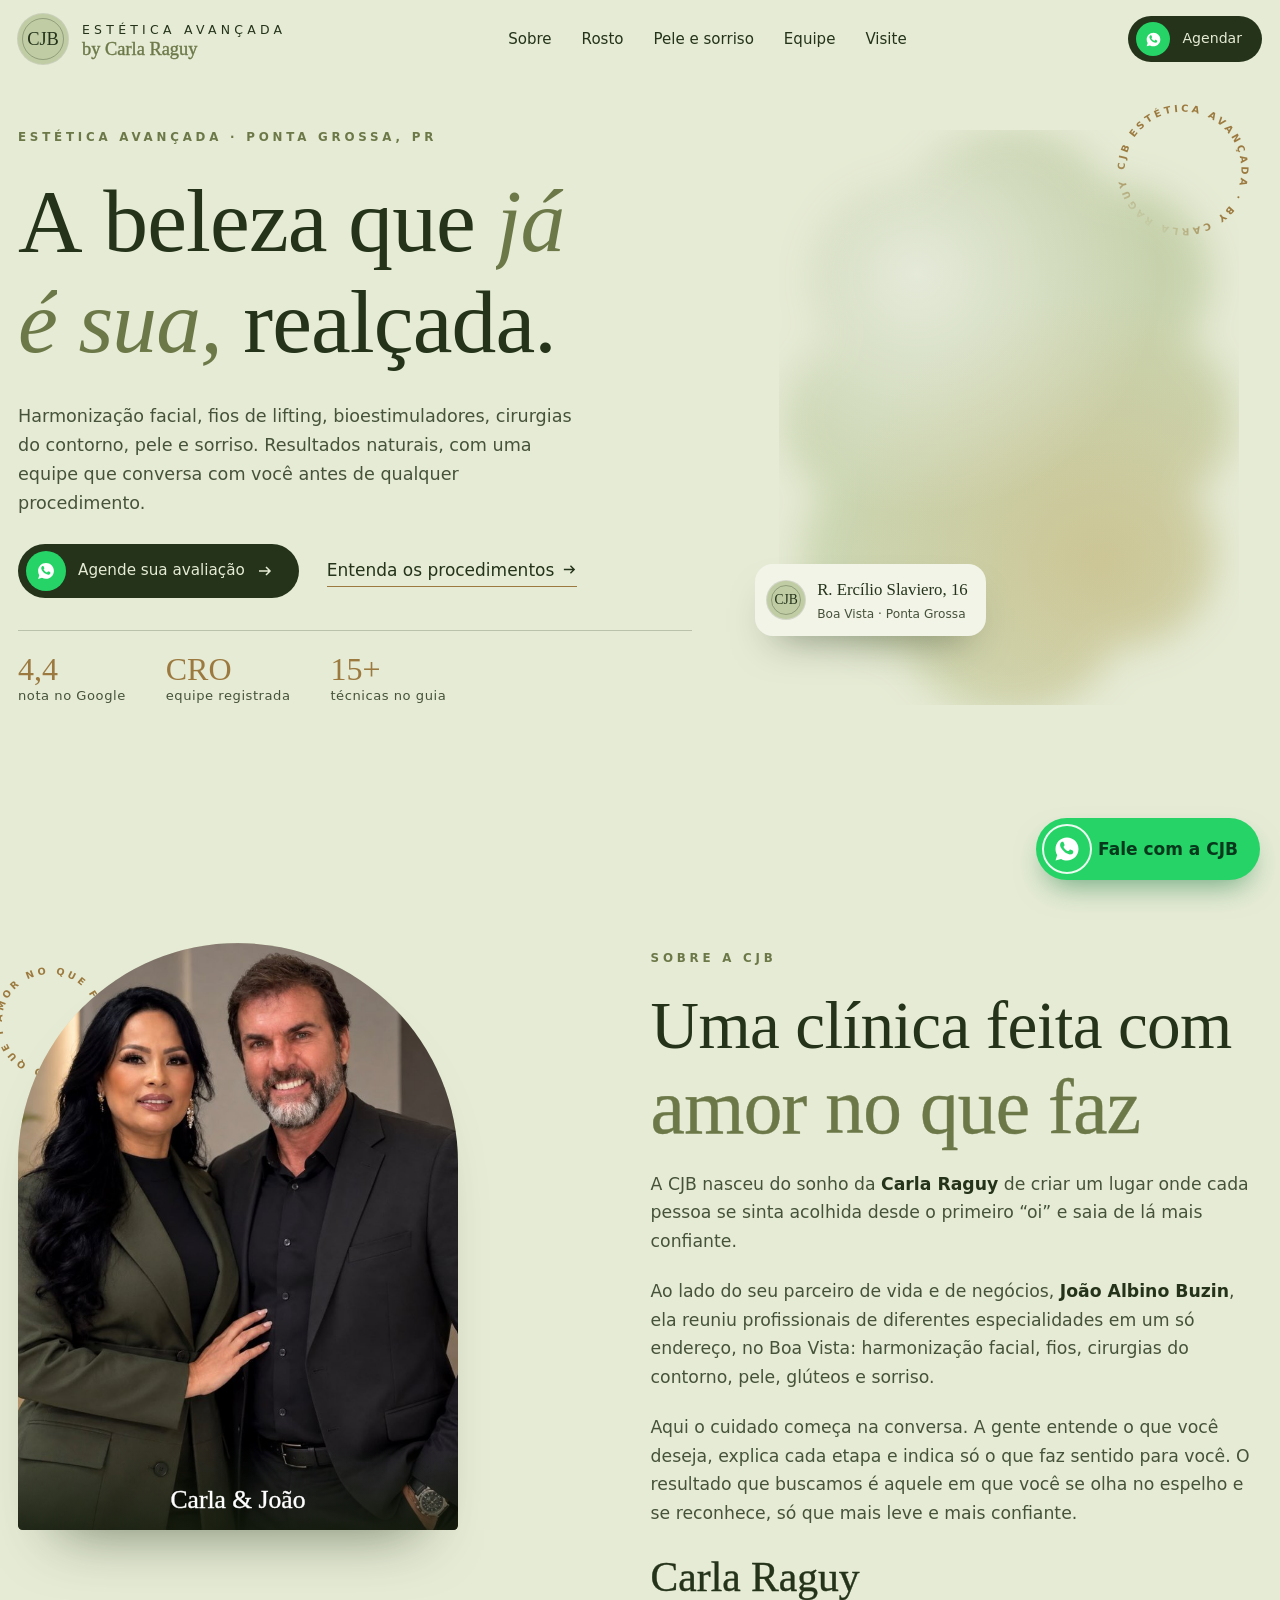
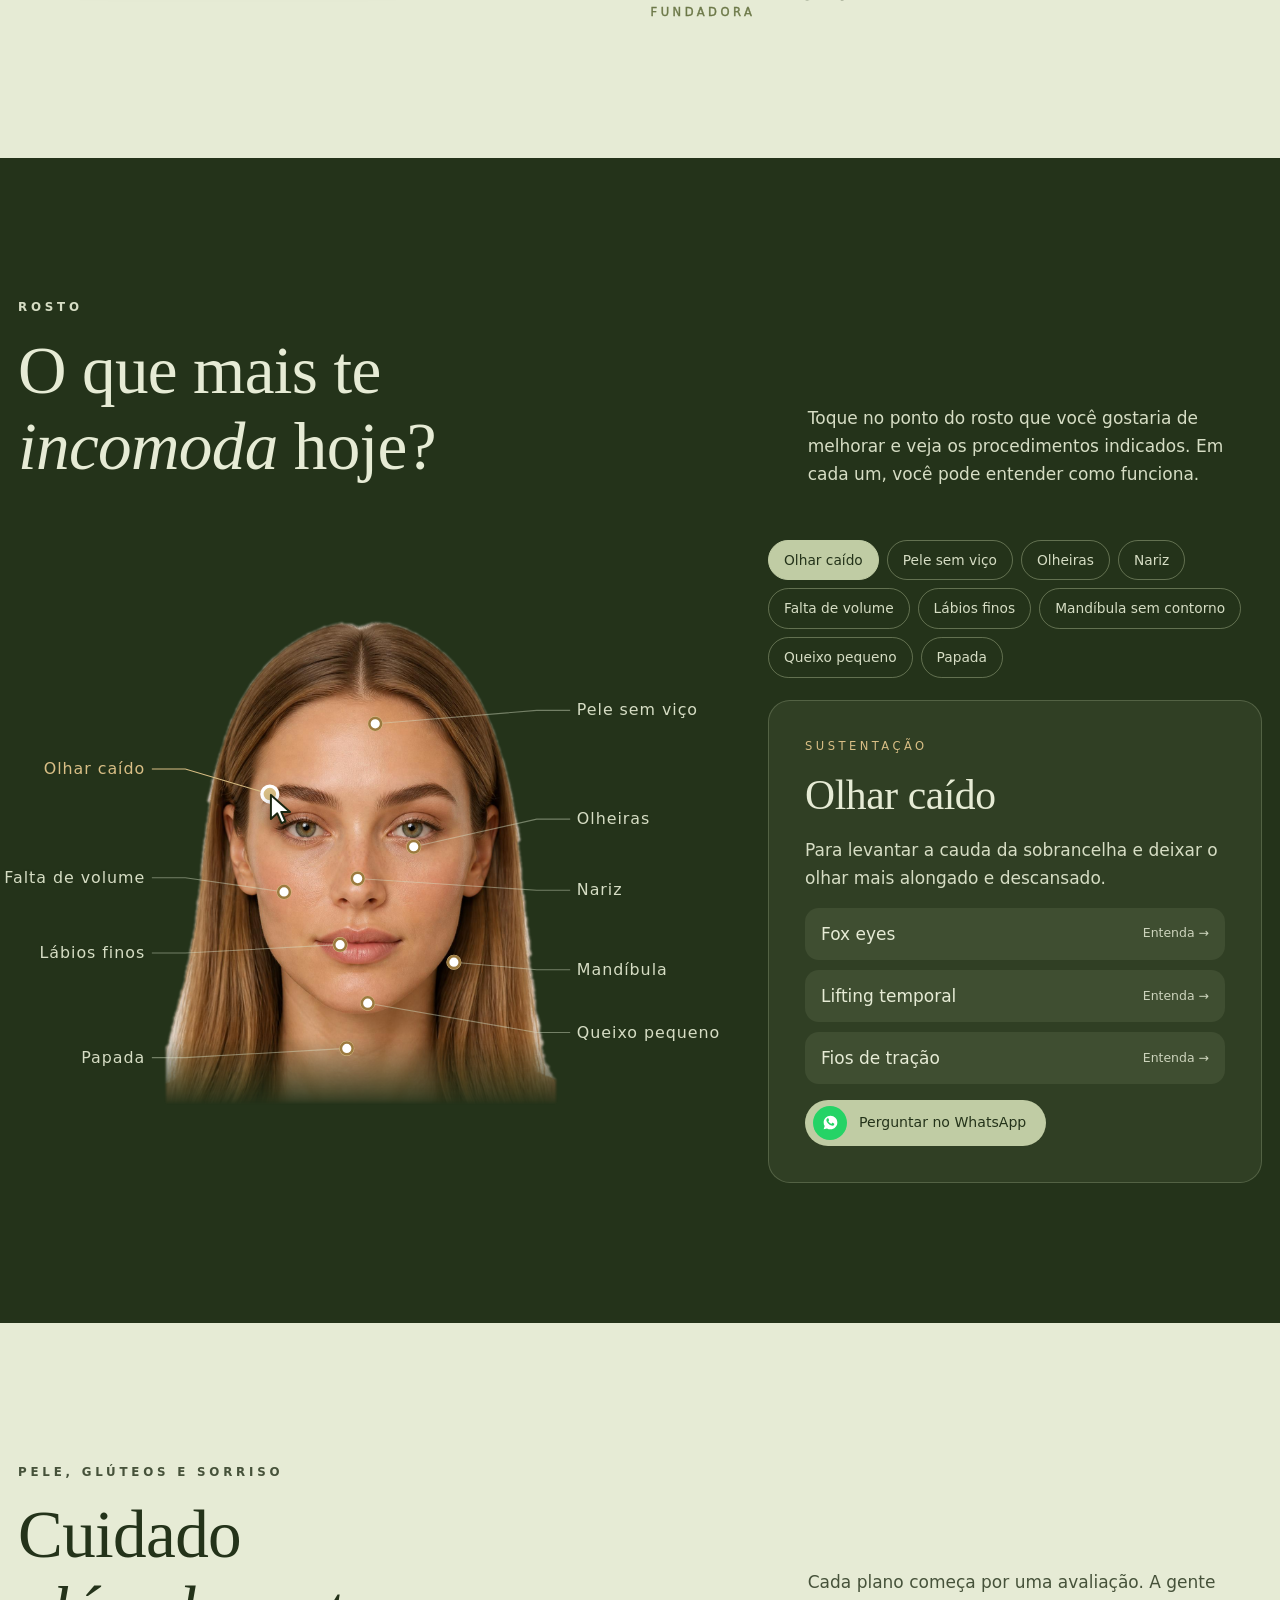
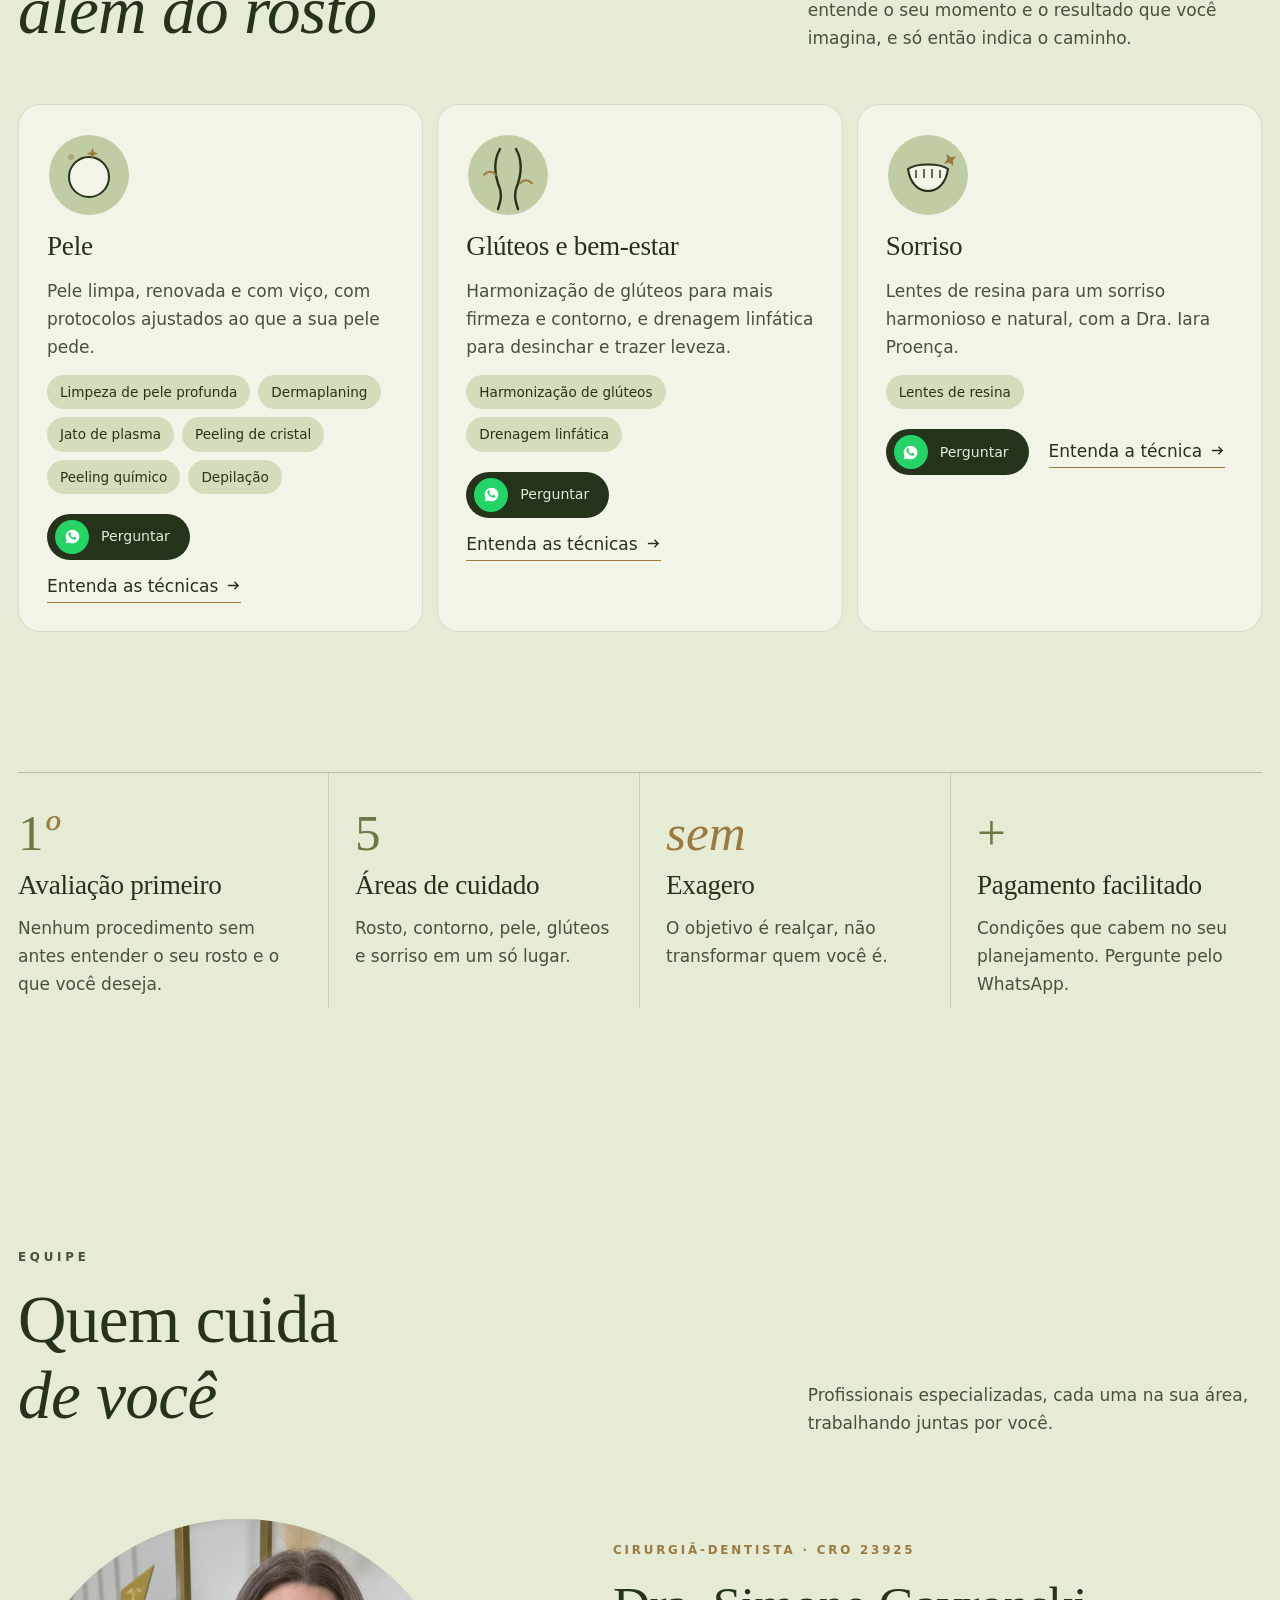
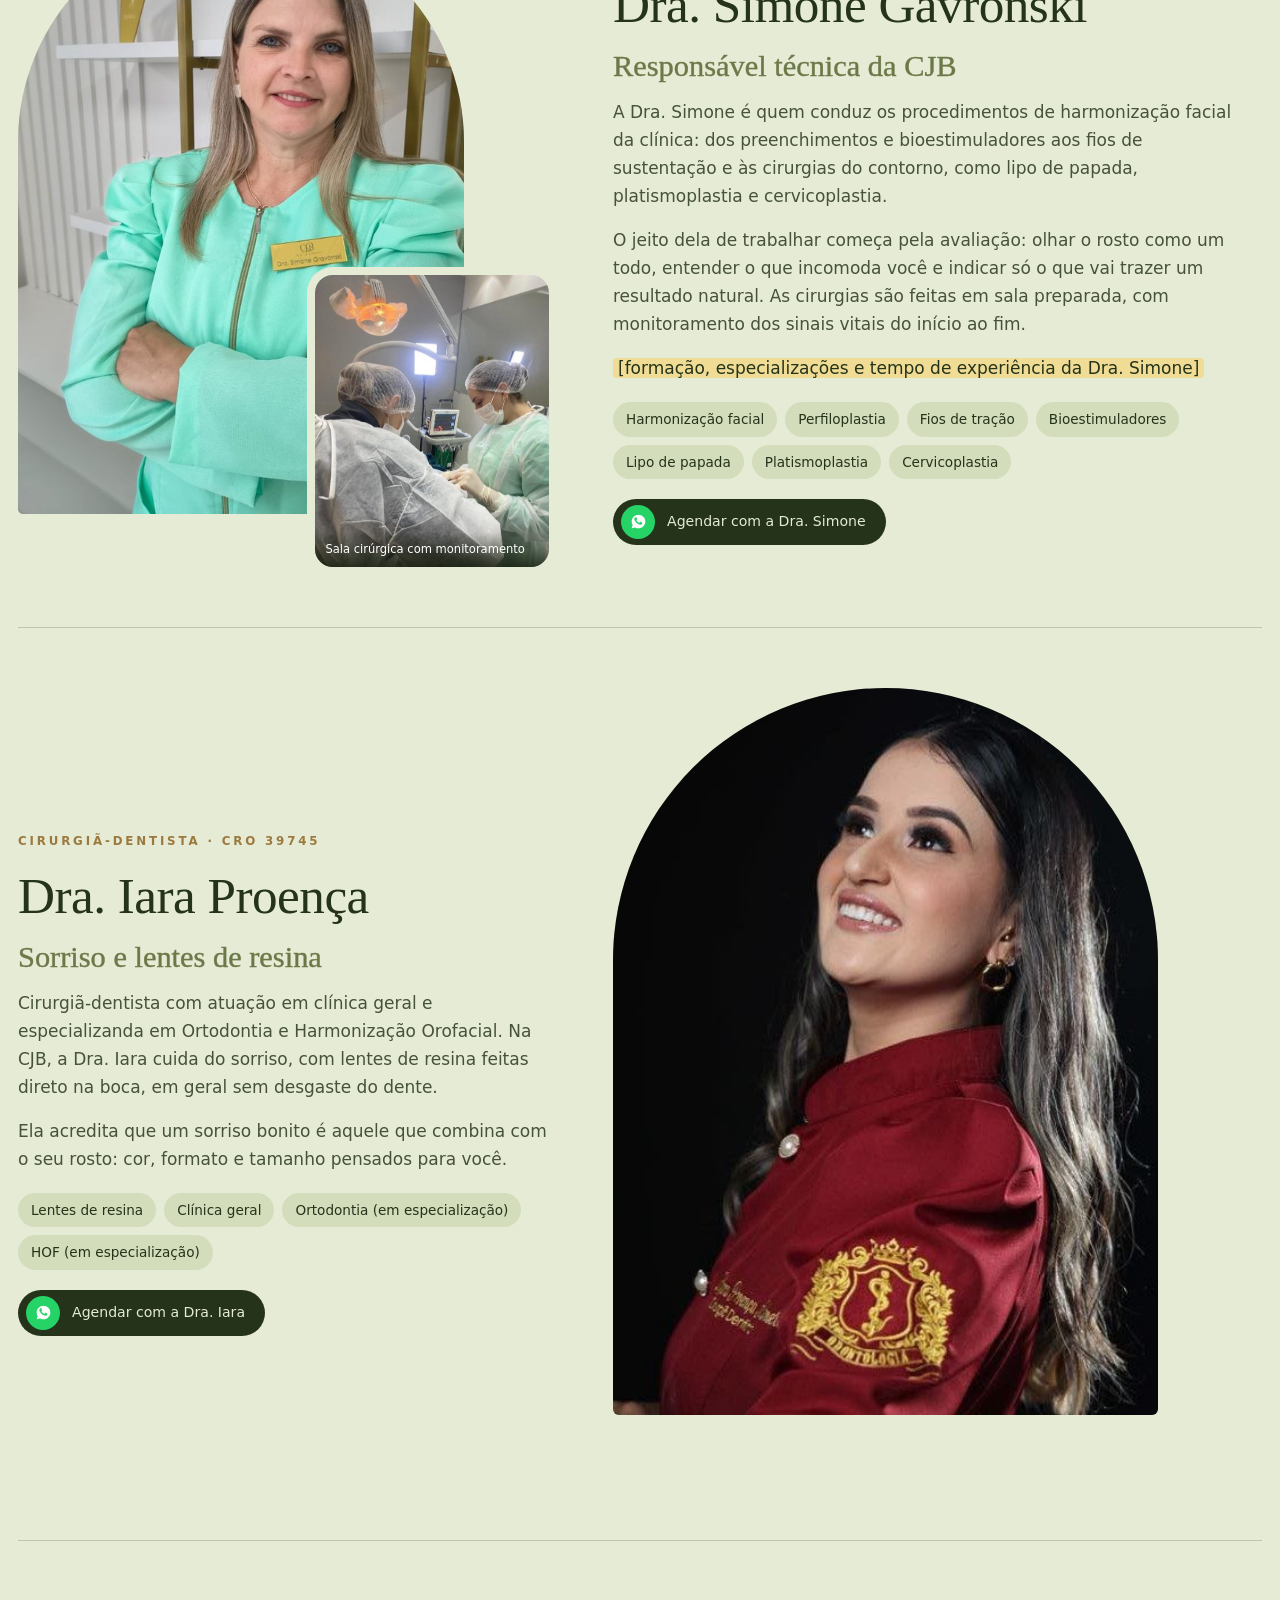
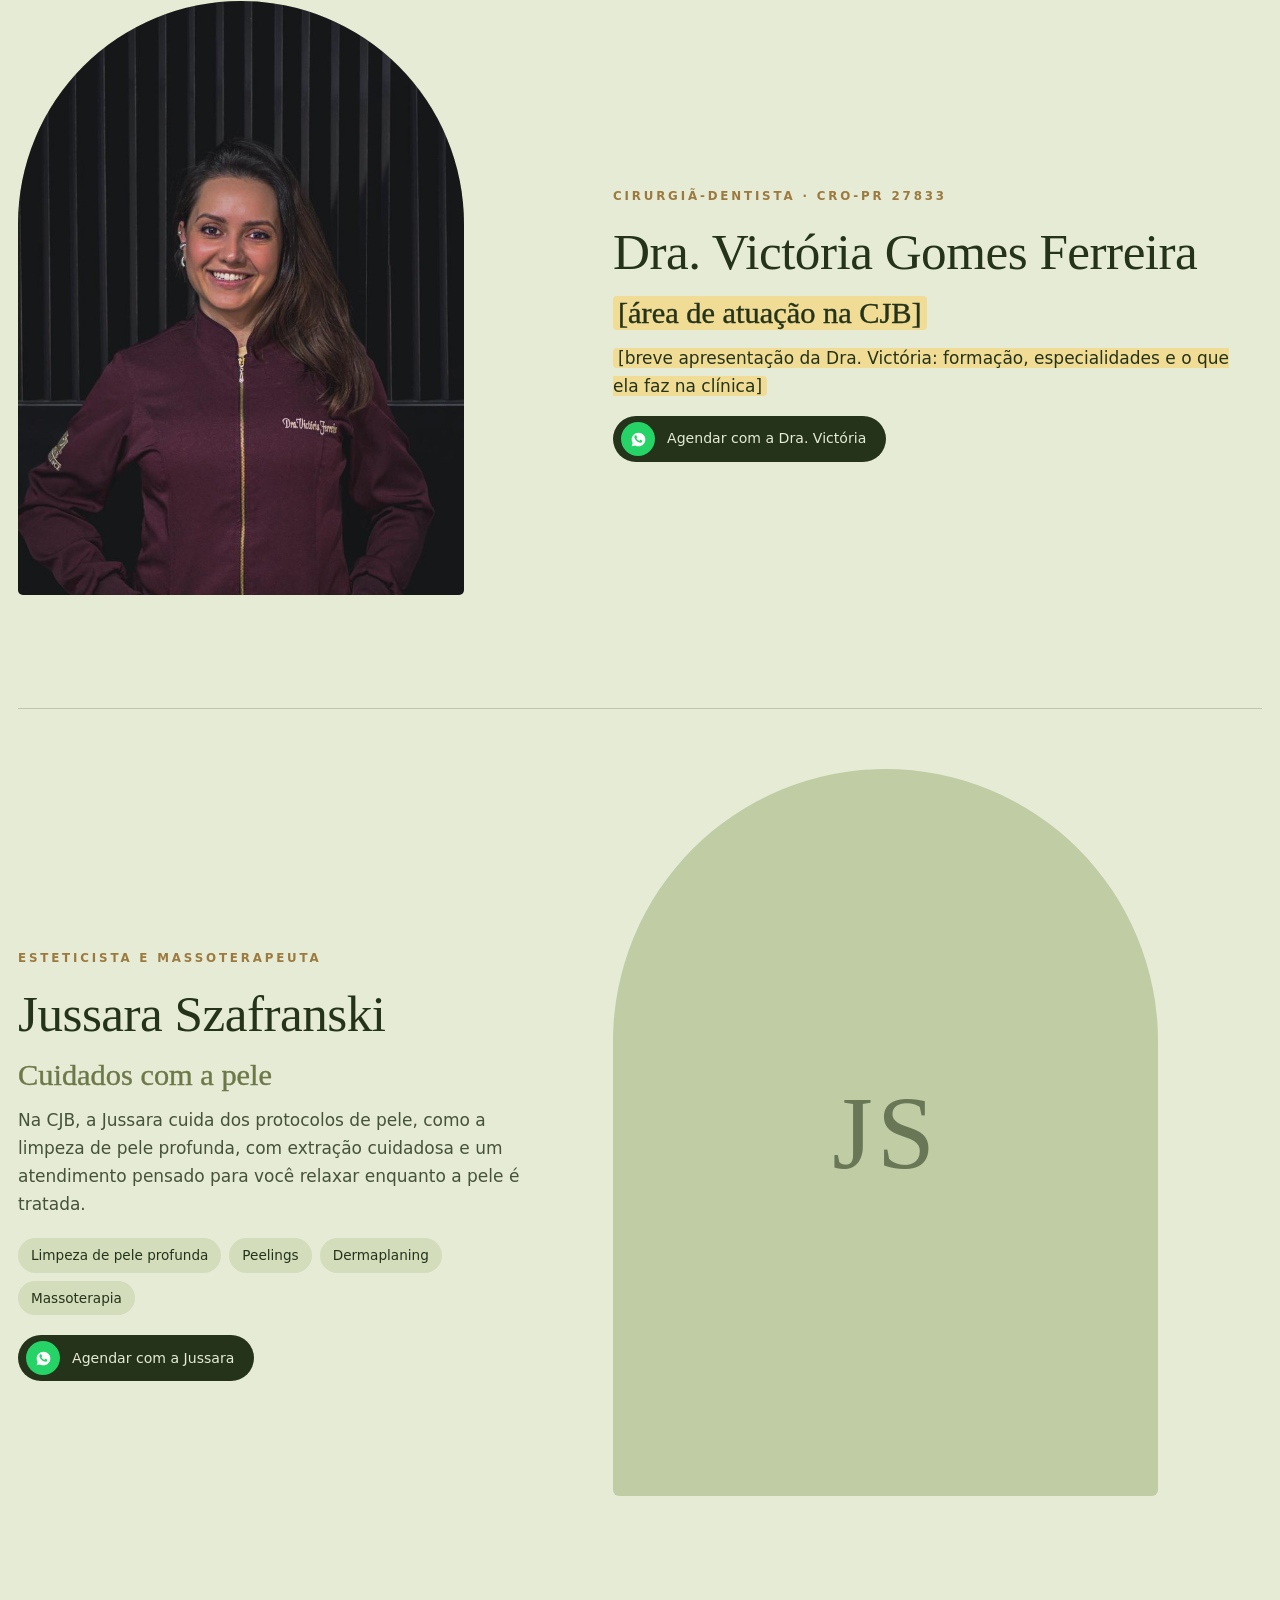
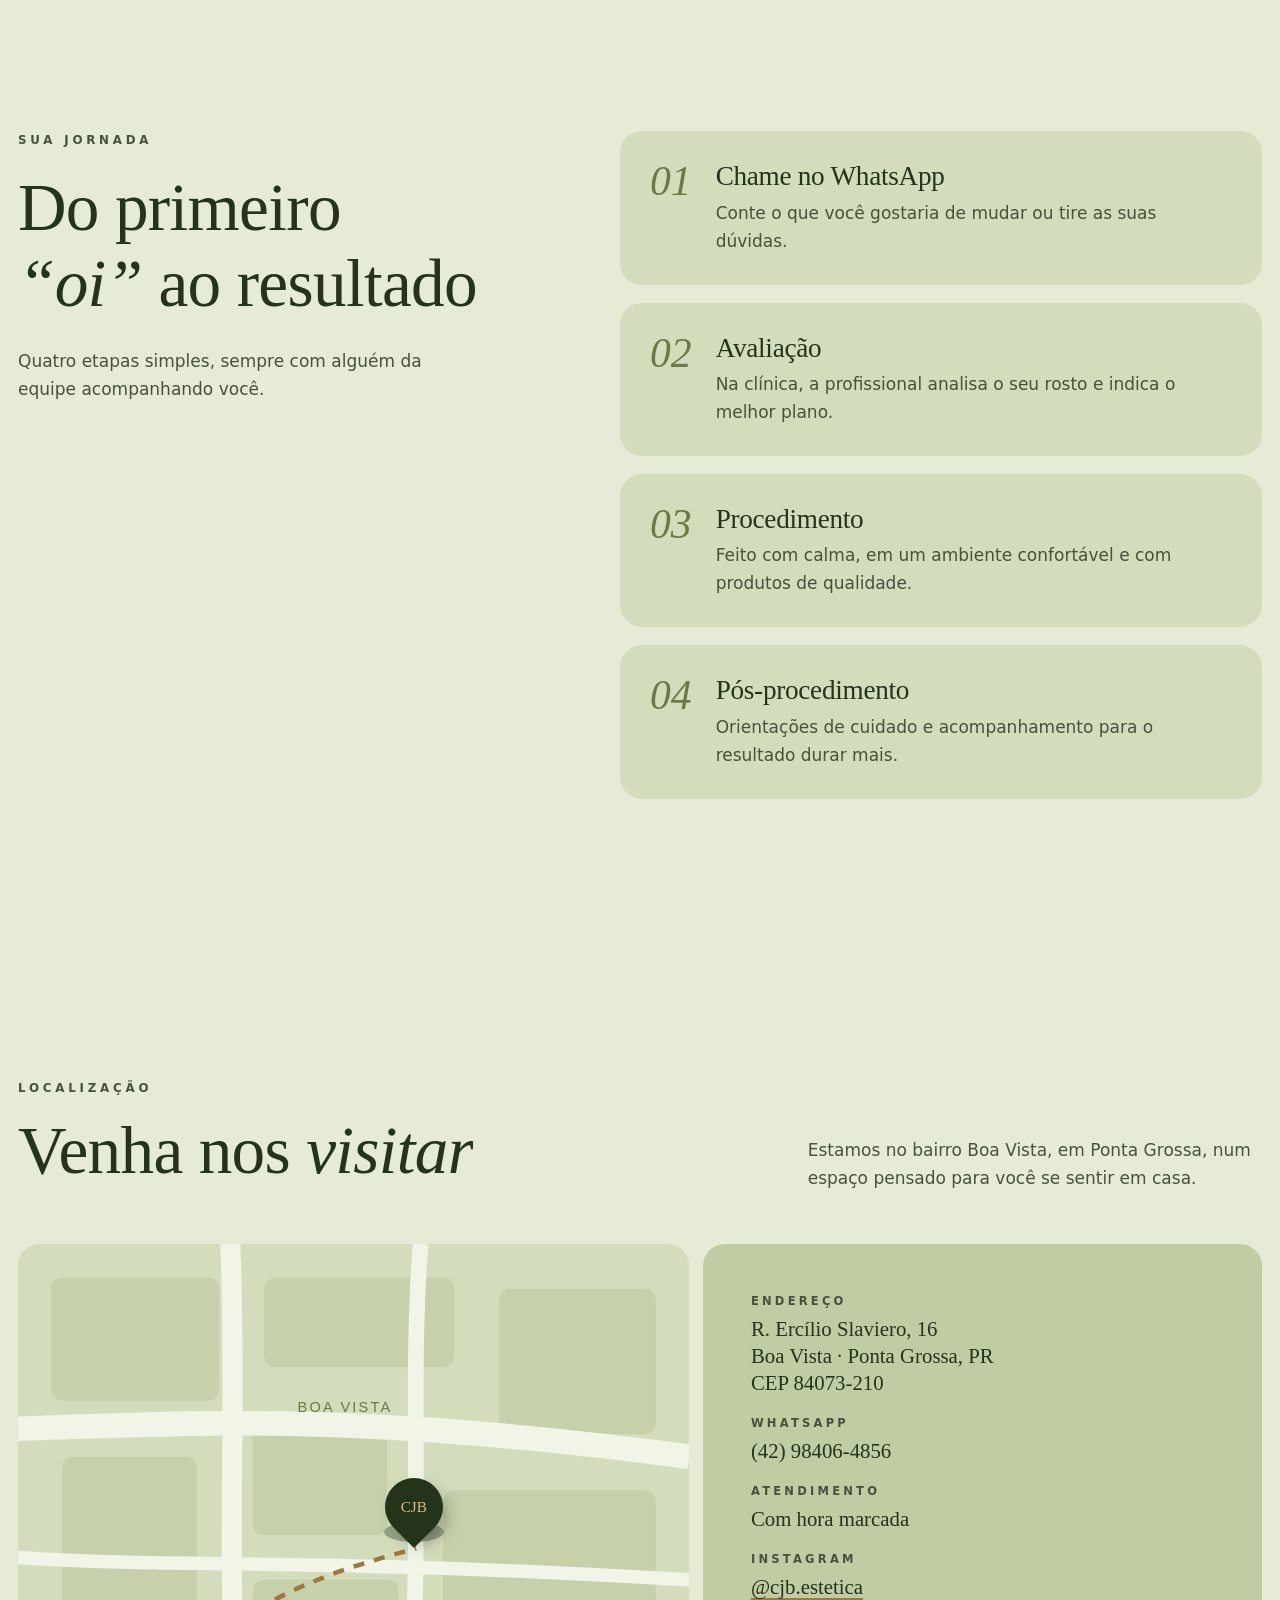
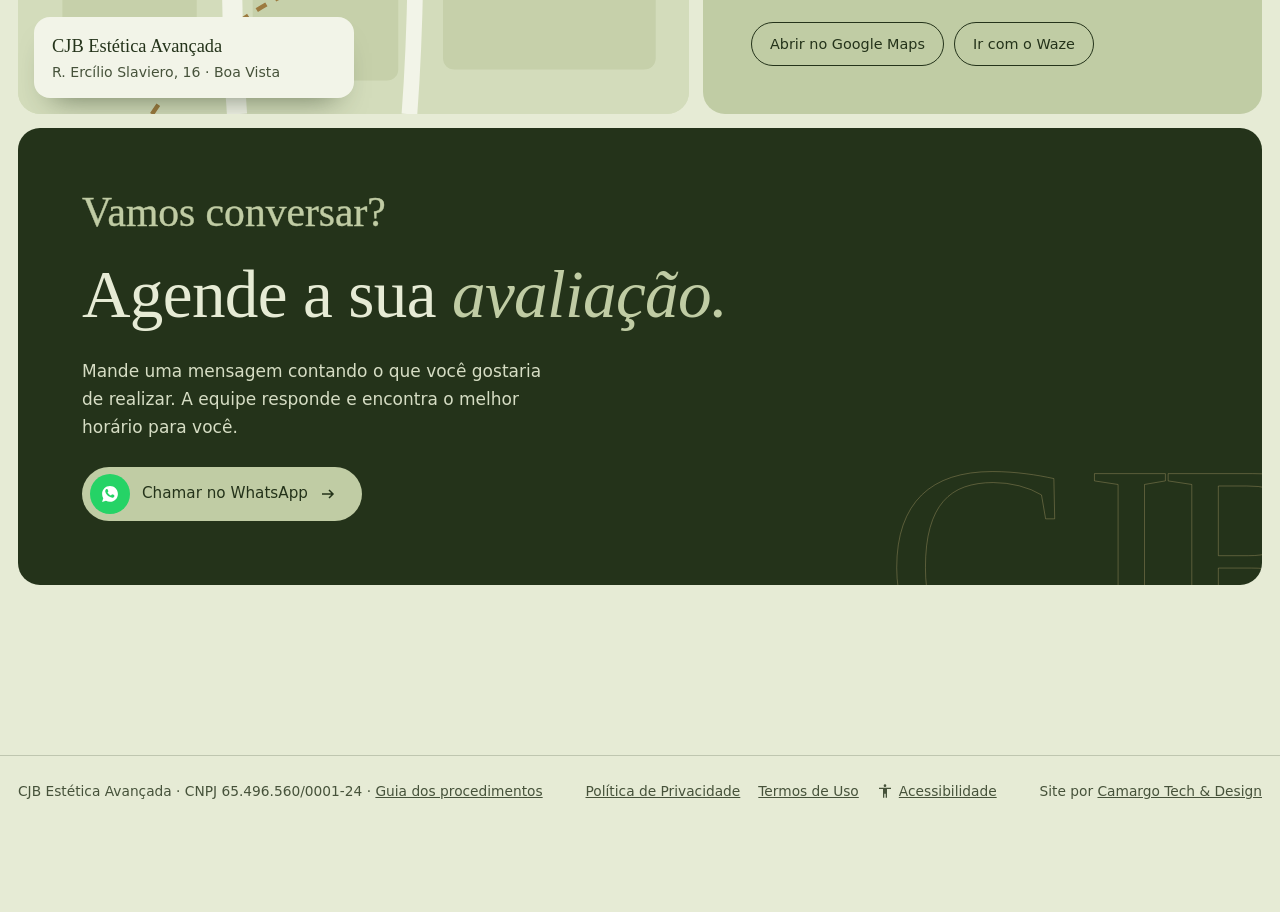
==== commit 74c3d21f: "CJB: volta drenagem linfática e depilação; e-mail da clínica nas páginas legais Co-Authored-By: Clau" ====
--- a/cjb-estetica/index.html
+++ b/cjb-estetica/index.html
@@ -579,7 +579,7 @@
           <svg class="ill" viewBox="0 0 84 84" aria-hidden="true"><circle cx="42" cy="42" r="40" fill="var(--sage)"/><circle cx="42" cy="44" r="20" fill="var(--surface)" stroke="var(--ink)" stroke-width="2"/><g fill="var(--gold)"><path d="M62 20 l2 6 6 2 -6 2 -2 6 -2 -6 -6 -2 6 -2z"><animateTransform attributeName="transform" type="scale" values="1;0.6;1" dur="2s" repeatCount="indefinite" additive="sum"/></path><circle cx="24" cy="24" r="3"><animate attributeName="opacity" values="1;.2;1" dur="1.6s" repeatCount="indefinite"/></circle></g></svg>
           <h3>Pele</h3>
           <p>Pele limpa, renovada e com viço, com protocolos ajustados ao que a sua pele pede.</p>
-          <ul><li>Limpeza de pele profunda</li><li>Dermaplaning</li><li>Jato de plasma</li><li>Peeling de cristal</li><li>Peeling químico</li></ul>
+          <ul><li>Limpeza de pele profunda</li><li>Dermaplaning</li><li>Jato de plasma</li><li>Peeling de cristal</li><li>Peeling químico</li><li>Depilação</li></ul>
           <div class="acts">
             <a class="wa small" href="https://wa.me/5542984064856?text=Ol%C3%A1!%20Quero%20saber%20mais%20sobre%20tratamentos%20de%20pele." target="_blank" rel="noopener noreferrer"><span class="ic"><svg aria-hidden="true"><use href="#wa"/></svg></span>Perguntar</a>
             <a class="link" href="guia.html#pele">Entenda as técnicas<svg aria-hidden="true"><use href="#arr"/></svg></a>
@@ -587,12 +587,12 @@
         </article>
         <article class="oc rv" style="--d:.1s">
           <svg class="ill" viewBox="0 0 84 84" aria-hidden="true"><circle cx="42" cy="42" r="40" fill="var(--sage)"/><path d="M34 16 C26 30 30 46 34 56 C36 64 34 70 32 76 M50 16 C58 30 54 46 50 56 C48 64 50 70 52 76" fill="none" stroke="var(--ink)" stroke-width="2.4" stroke-linecap="round"/><g fill="none" stroke="var(--gold)" stroke-width="2" stroke-linecap="round"><path d="M18 40 q6 -6 12 0"><animate attributeName="d" values="M18 40 q6 -6 12 0;M18 44 q6 -6 12 0;M18 40 q6 -6 12 0" dur="2.2s" repeatCount="indefinite"/></path><path d="M54 52 q6 -6 12 0"><animate attributeName="d" values="M54 52 q6 -6 12 0;M54 48 q6 -6 12 0;M54 52 q6 -6 12 0" dur="2.2s" repeatCount="indefinite"/></path></g></svg>
-          <h3>Glúteos</h3>
-          <p>Harmonização de glúteos para mais firmeza, volume e contorno, com técnicas definidas na avaliação.</p>
-          <ul><li>Harmonização de glúteos</li></ul>
+          <h3>Glúteos e bem-estar</h3>
+          <p>Harmonização de glúteos para mais firmeza e contorno, e drenagem linfática para desinchar e trazer leveza.</p>
+          <ul><li>Harmonização de glúteos</li><li>Drenagem linfática</li></ul>
           <div class="acts">
-            <a class="wa small" href="https://wa.me/5542984064856?text=Ol%C3%A1!%20Quero%20saber%20mais%20sobre%20harmoniza%C3%A7%C3%A3o%20de%20gl%C3%BAteos." target="_blank" rel="noopener noreferrer"><span class="ic"><svg aria-hidden="true"><use href="#wa"/></svg></span>Perguntar</a>
-            <a class="link" href="guia.html#gluteos">Entenda a técnica<svg aria-hidden="true"><use href="#arr"/></svg></a>
+            <a class="wa small" href="https://wa.me/5542984064856?text=Ol%C3%A1!%20Quero%20saber%20mais%20sobre%20gl%C3%BAteos%20e%20drenagem." target="_blank" rel="noopener noreferrer"><span class="ic"><svg aria-hidden="true"><use href="#wa"/></svg></span>Perguntar</a>
+            <a class="link" href="guia.html#gluteos-cat">Entenda as técnicas<svg aria-hidden="true"><use href="#arr"/></svg></a>
           </div>
         </article>
         <article class="oc rv" style="--d:.2s">
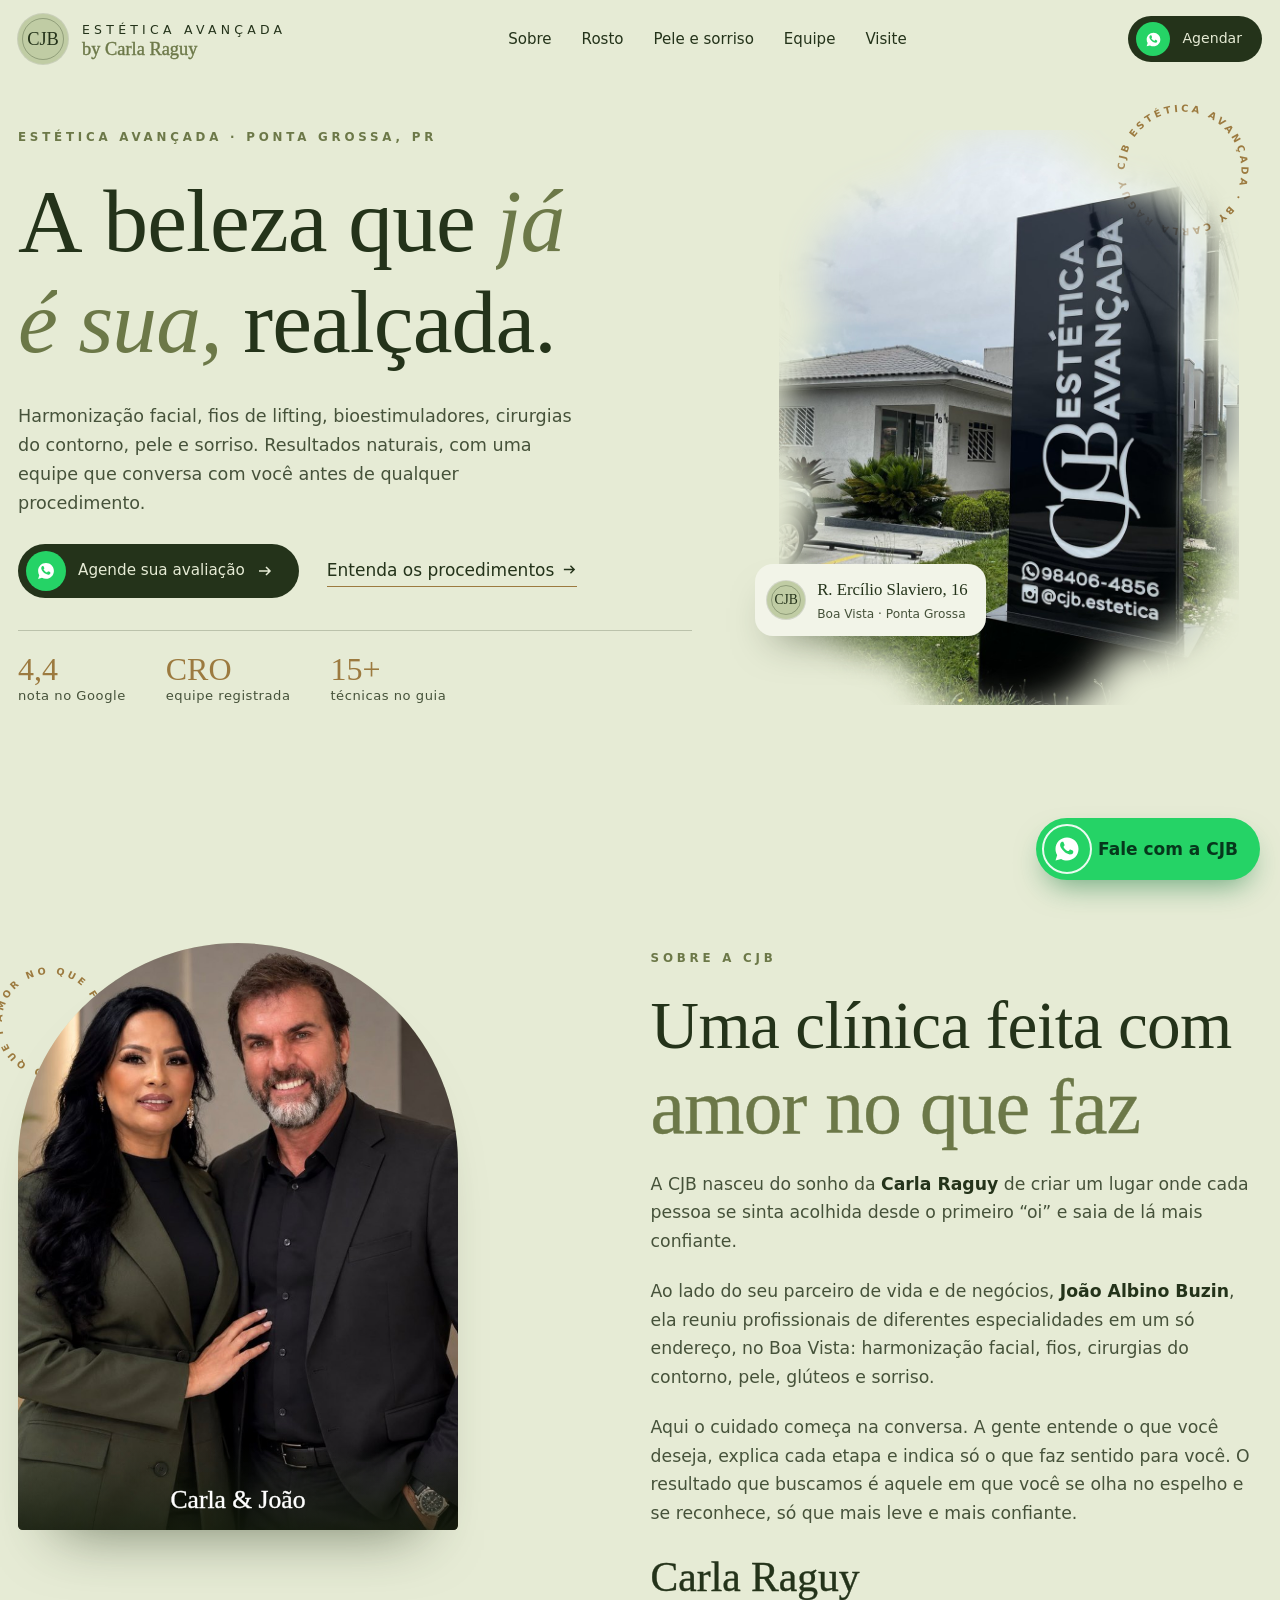
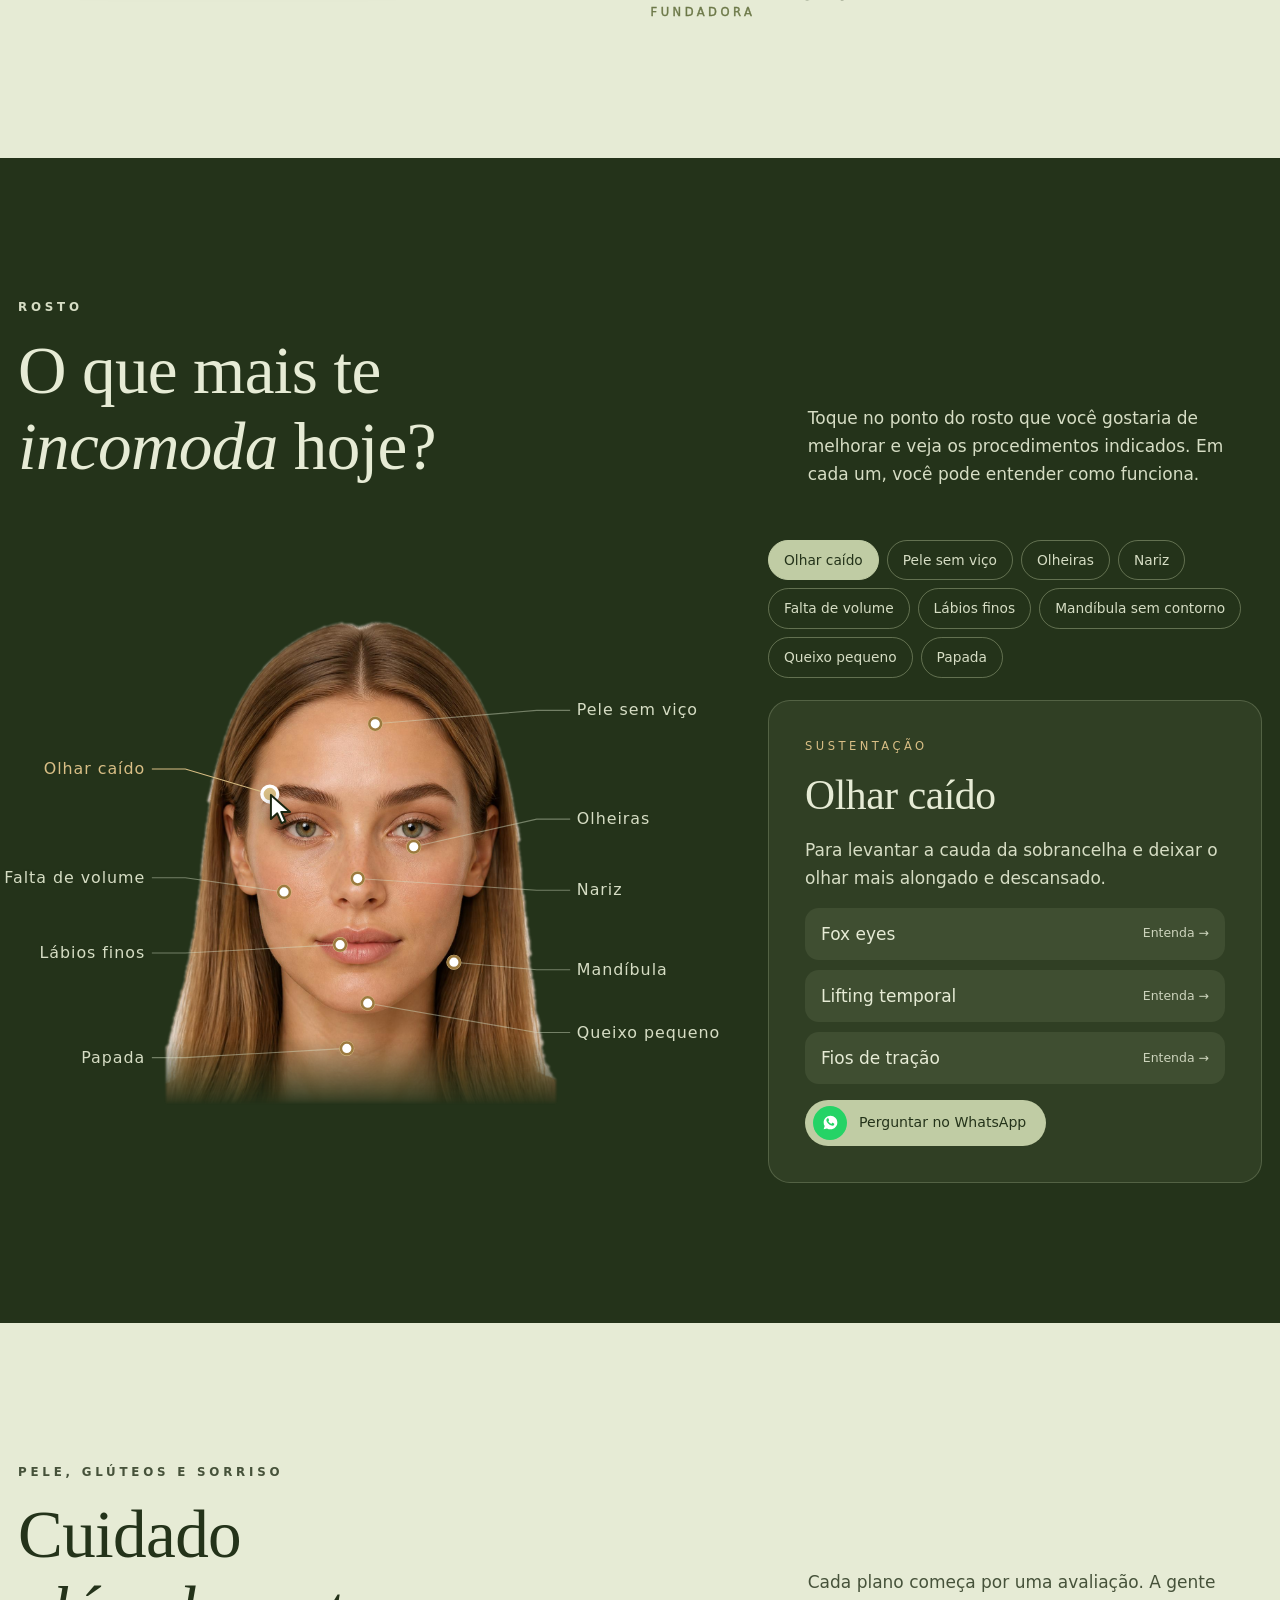
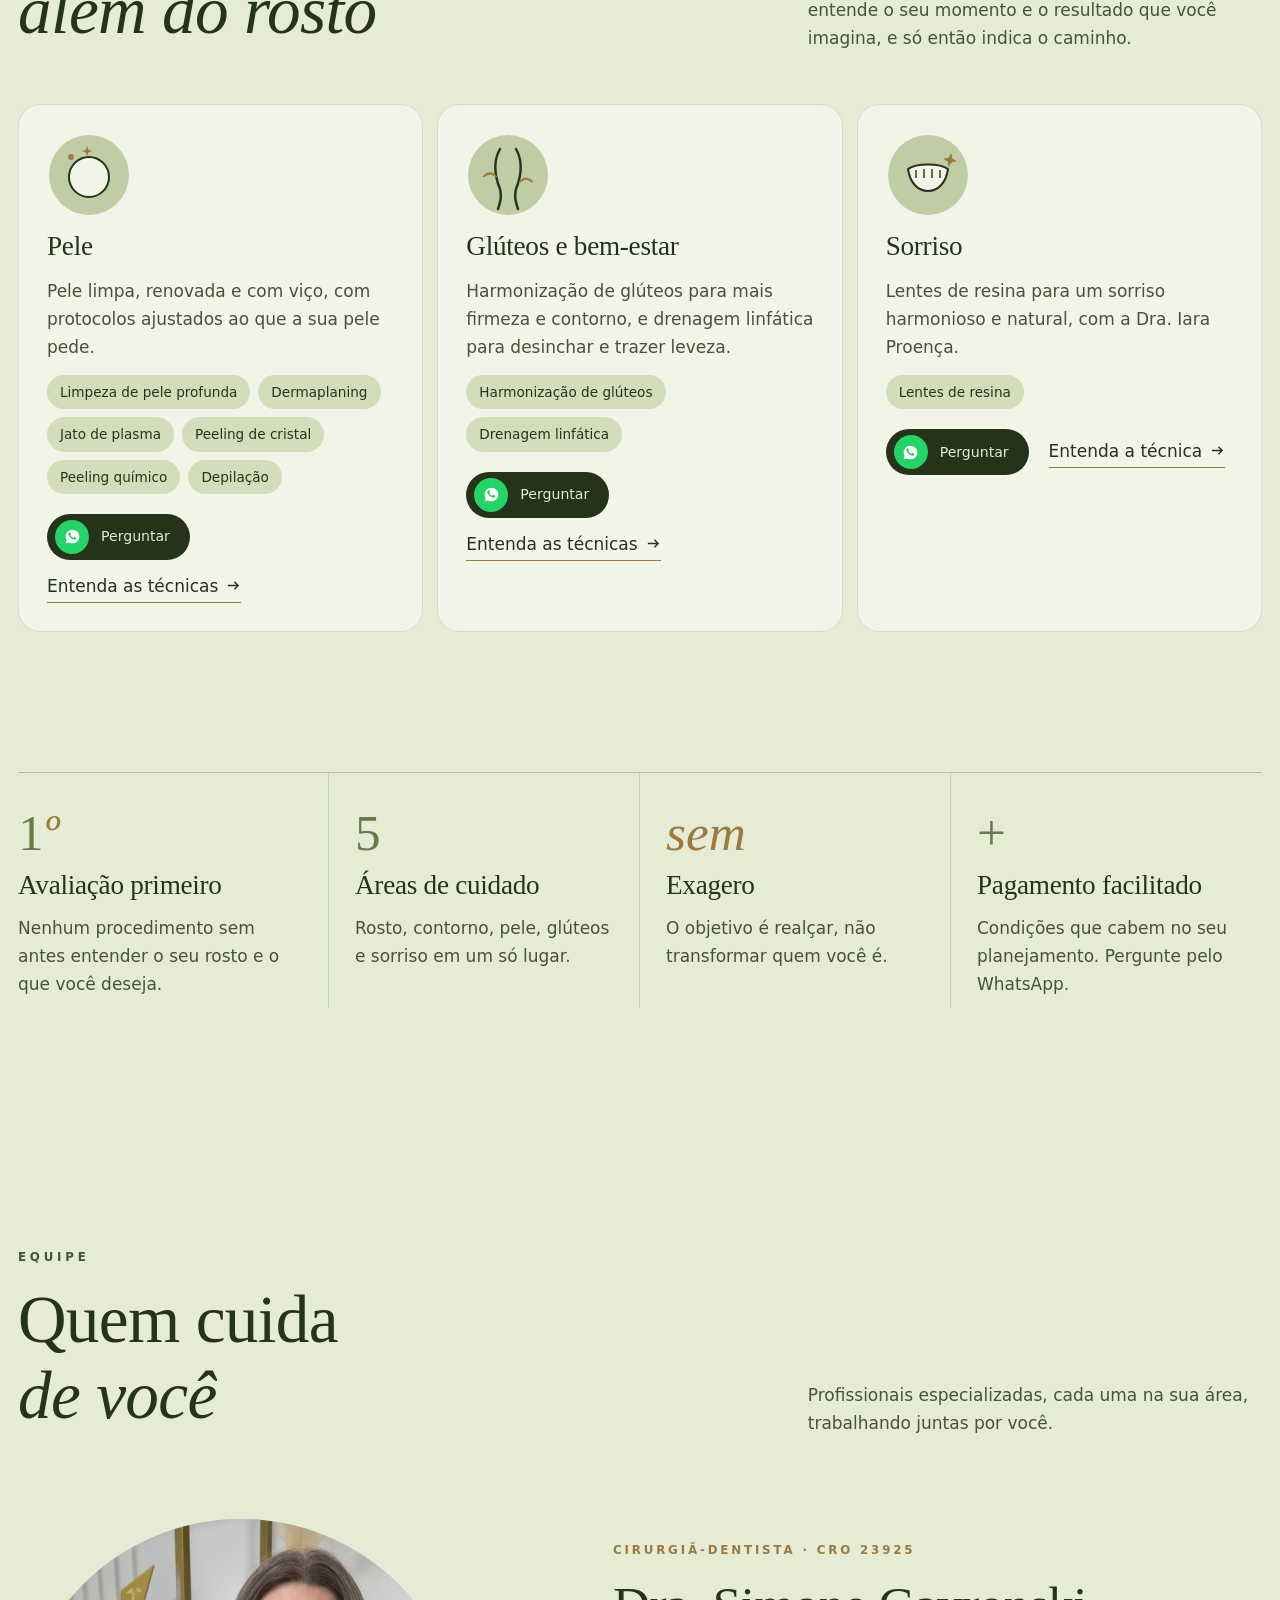
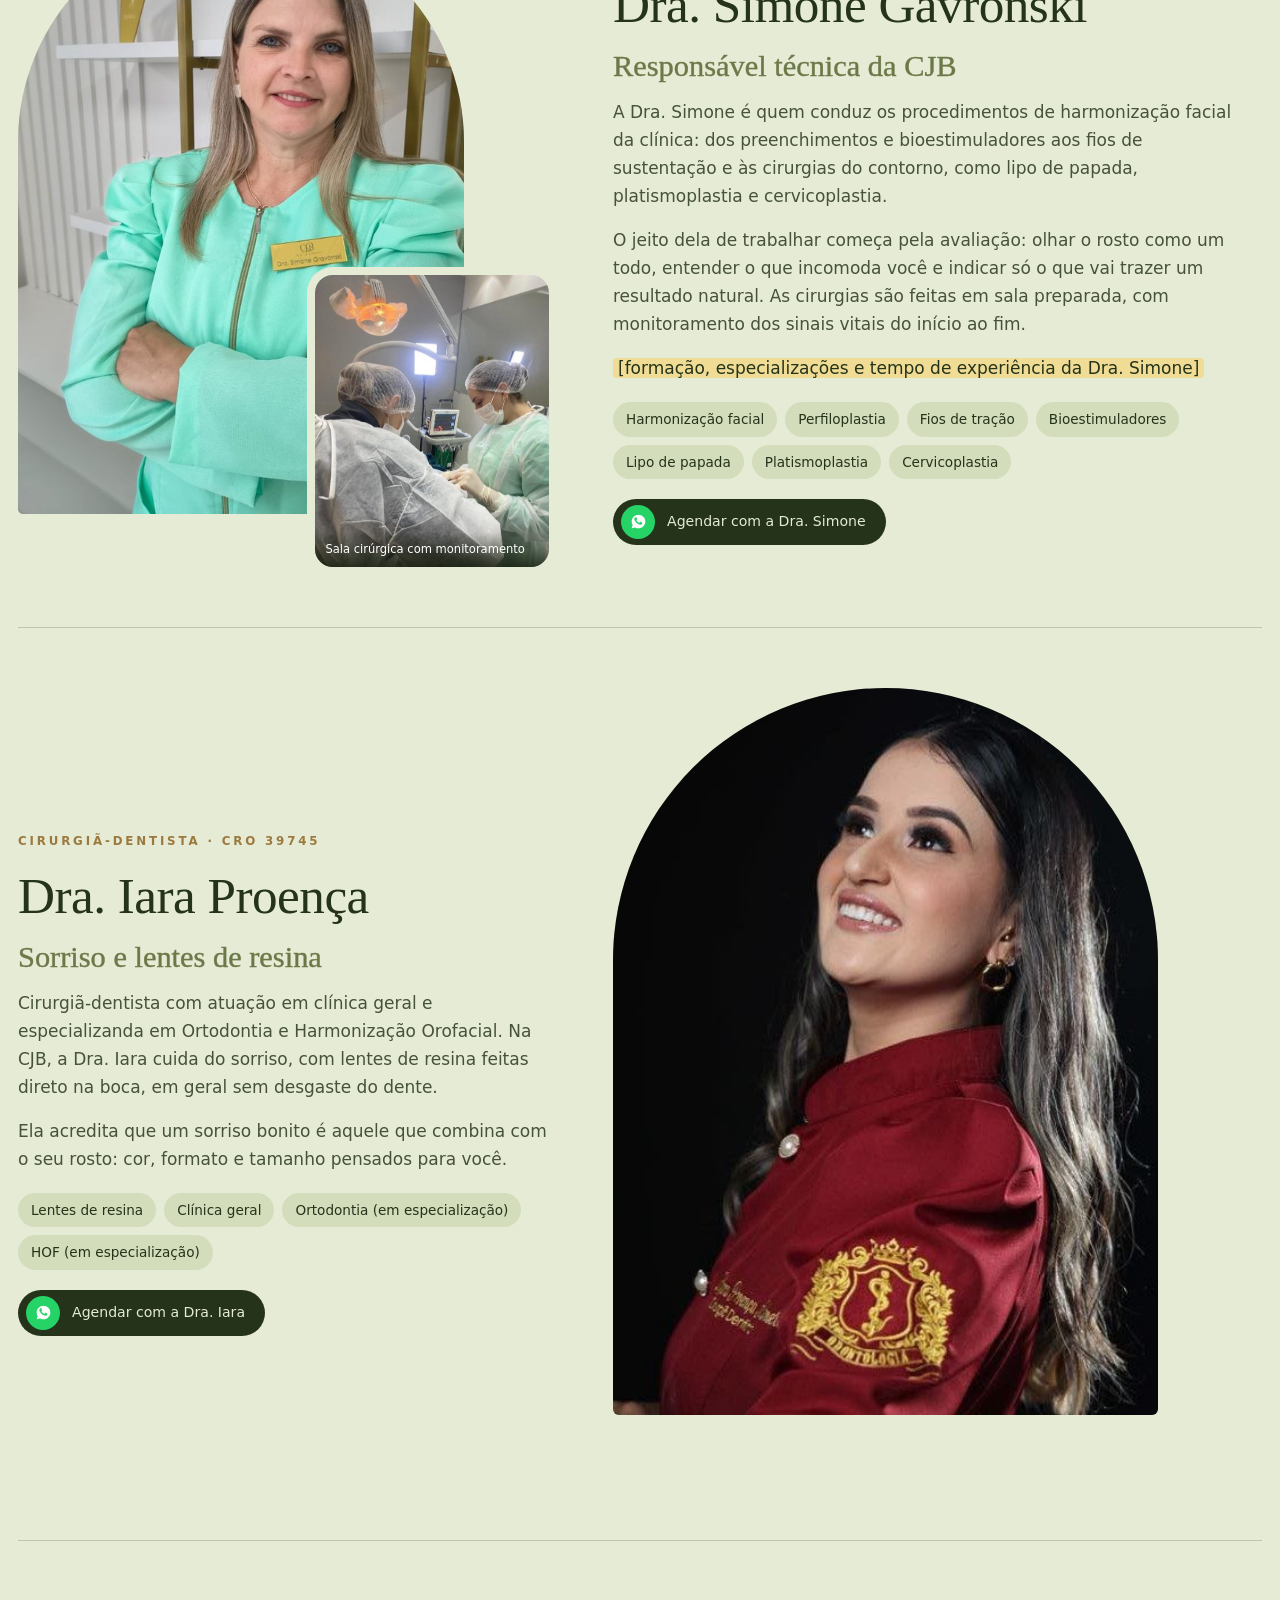
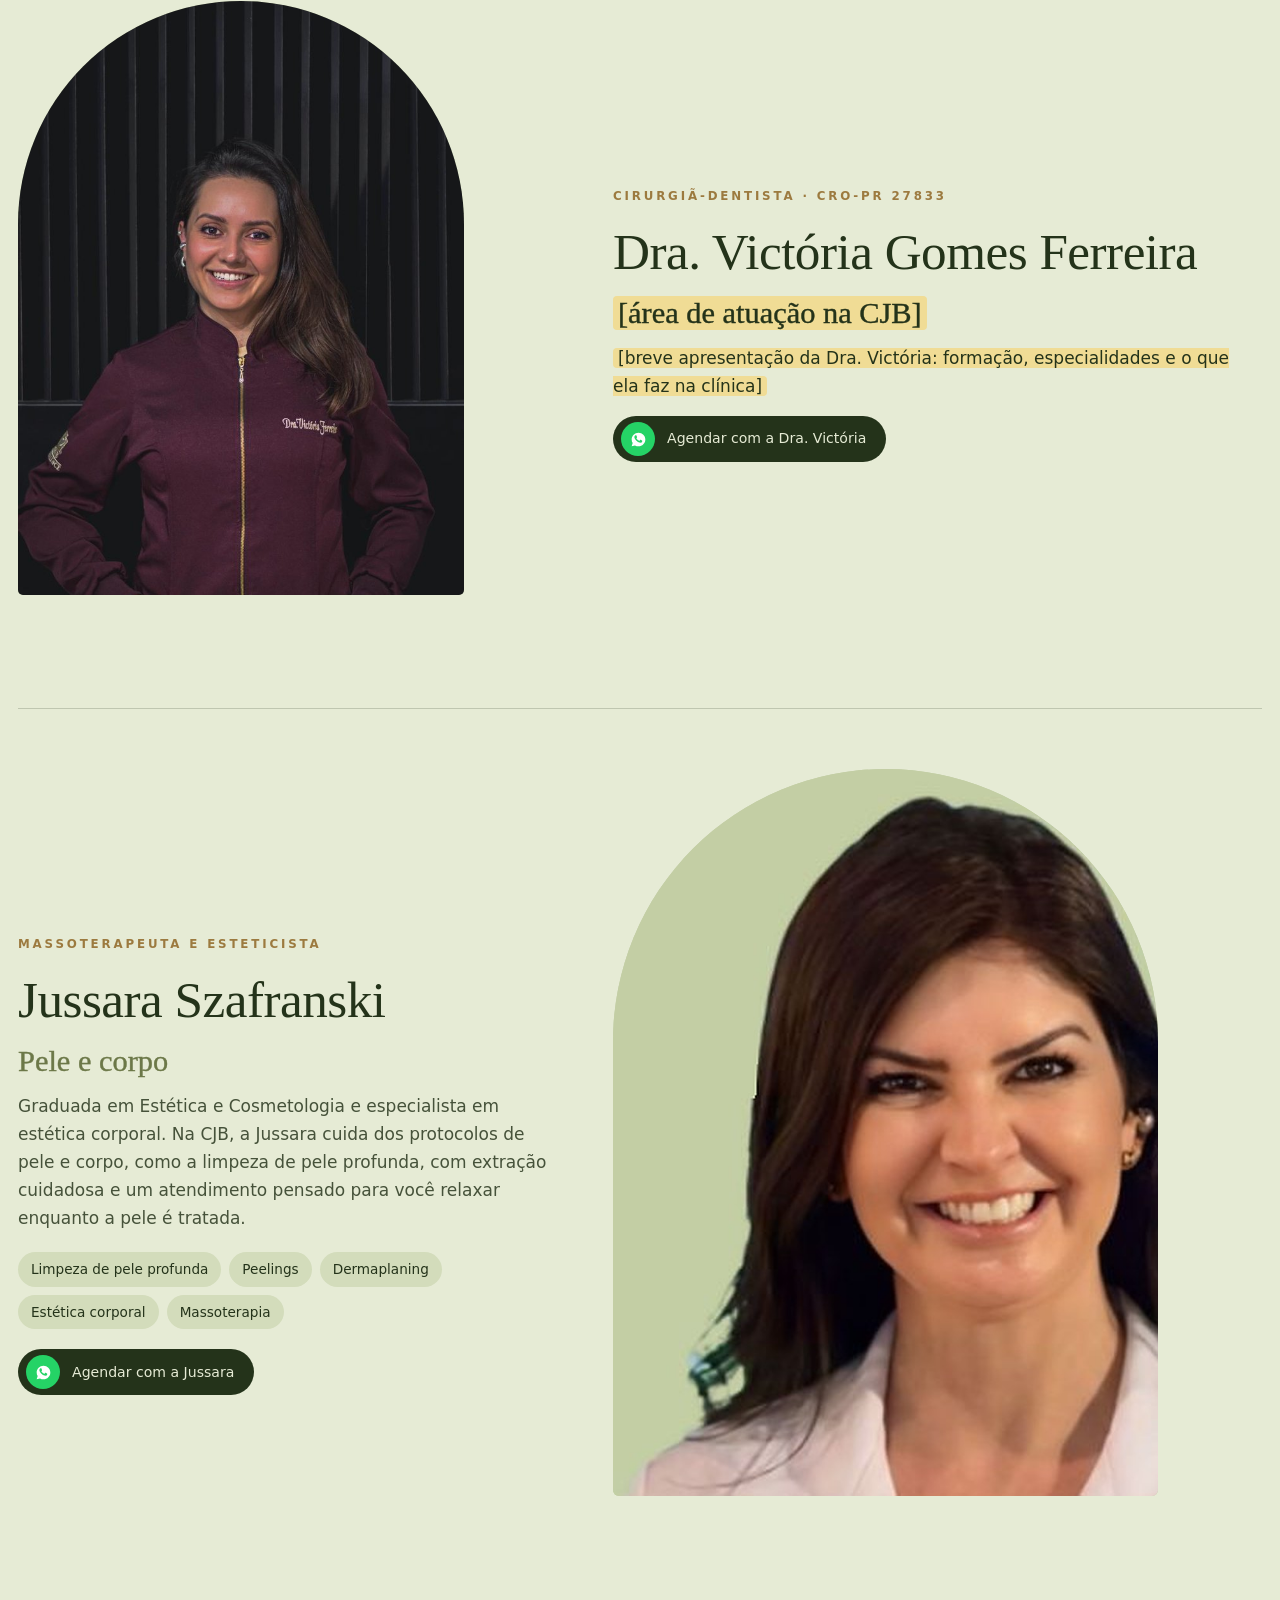
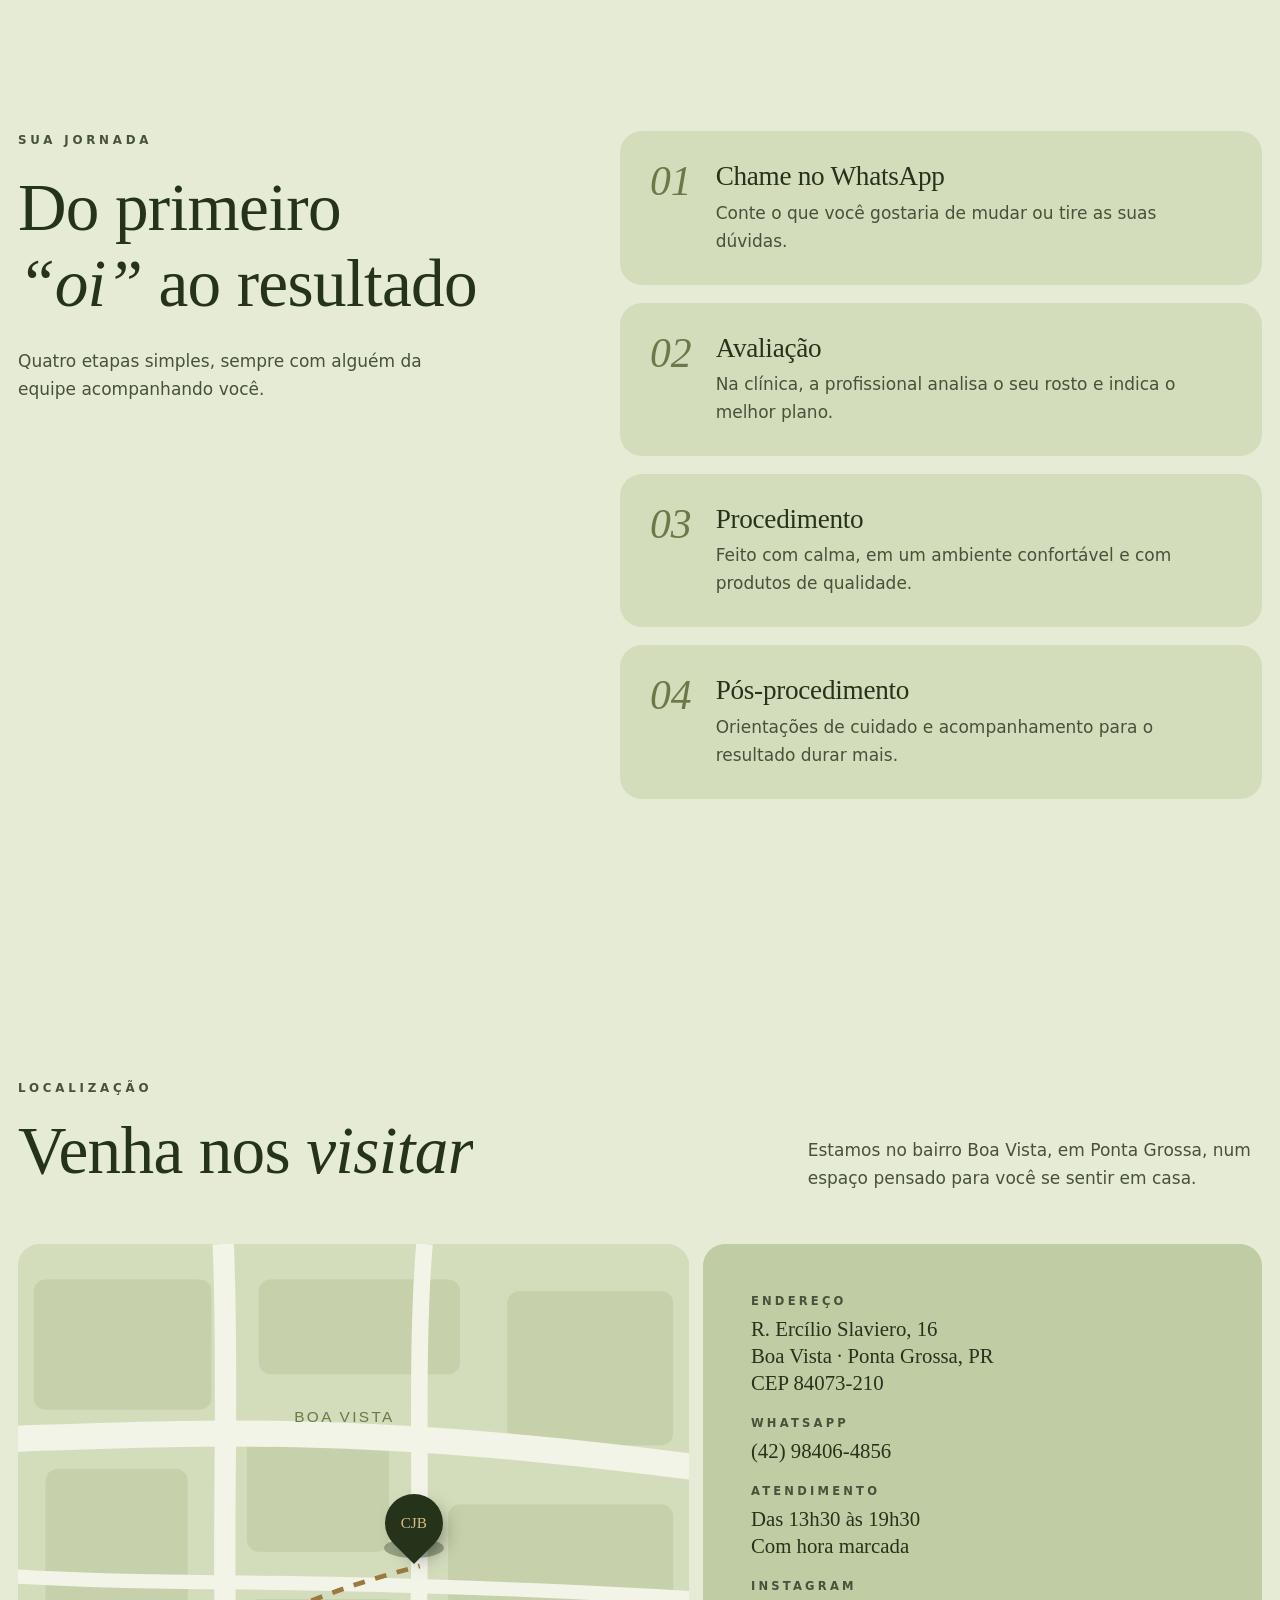
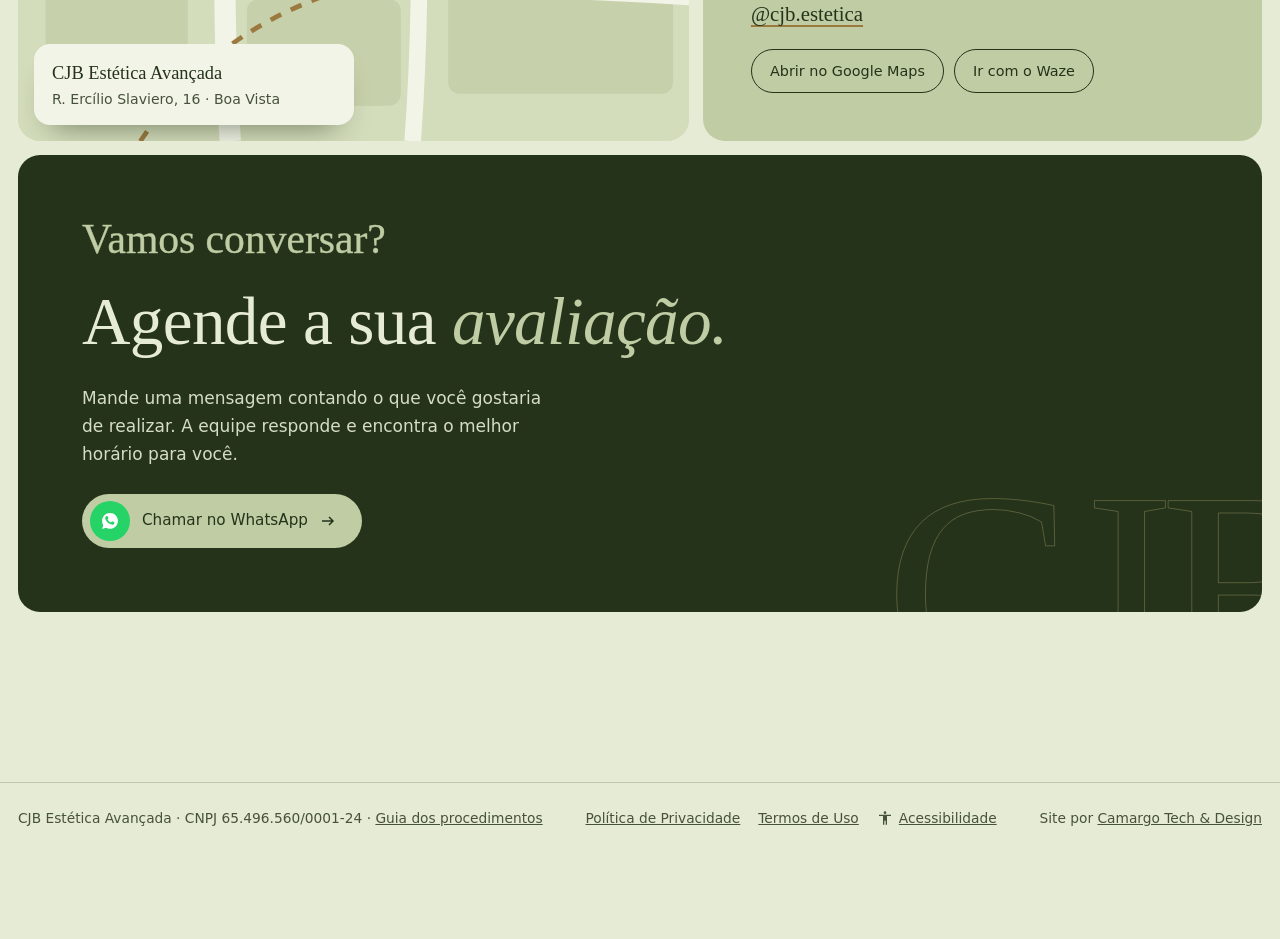
==== commit 76d52a13: "CJB: foto da fachada, foto da Jussara e horario de atendimento Co-Authored-By: Claude Opus 5.5 <nore" ====
--- a/cjb-estetica/index.html
+++ b/cjb-estetica/index.html
@@ -514,7 +514,7 @@
       </div>
       <div class="hero-art">
         <svg class="ring big" viewBox="0 0 120 120" aria-hidden="true"><defs><path id="c2" d="M60,60 m-50,0 a50,50 0 1,1 100,0 a50,50 0 1,1 -100,0"/></defs><text><textPath href="#c2">CJB Estética Avançada · by Carla Raguy ·</textPath></text></svg>
-        <figure class="cloud" id="fachada" aria-label="Fachada da CJB Estética Avançada"><div class="cloud-ph"></div></figure>
+        <figure class="cloud" id="fachada"><img src="img/fachada.jpg" alt="Fachada da CJB Estética Avançada, com o totem da clínica na frente" width="960" height="1200" fetchpriority="high"></figure>
         <div class="float-card"><span class="disc sm" aria-hidden="true"><span>CJB</span></span><span><b>R. Ercílio Slaviero, 16</b><small>Boa Vista · Ponta Grossa</small></span></div>
       </div>
     </div>
@@ -673,14 +673,14 @@
       </article>
       <article class="pro rev rv">
         <div class="pro-photos">
-          <div class="ph ph-empty" role="img" aria-label="Foto de Jussara Szafranski em breve"><span>JS</span></div>
+          <div class="ph"><img src="img/jussara.jpg" alt="Jussara Szafranski, massoterapeuta e esteticista, de jaleco branco" width="820" height="936" loading="lazy"></div>
         </div>
         <div class="pro-txt">
-          <span class="cro">Esteticista e massoterapeuta</span>
+          <span class="cro">Massoterapeuta e esteticista</span>
           <h3>Jussara Szafranski</h3>
-          <p class="role-l">Cuidados com a pele</p>
-          <p>Na CJB, a Jussara cuida dos protocolos de pele, como a limpeza de pele profunda, com extração cuidadosa e um atendimento pensado para você relaxar enquanto a pele é tratada.</p>
-          <ul class="spec"><li>Limpeza de pele profunda</li><li>Peelings</li><li>Dermaplaning</li><li>Massoterapia</li></ul>
+          <p class="role-l">Pele e corpo</p>
+          <p>Graduada em Estética e Cosmetologia e especialista em estética corporal. Na CJB, a Jussara cuida dos protocolos de pele e corpo, como a limpeza de pele profunda, com extração cuidadosa e um atendimento pensado para você relaxar enquanto a pele é tratada.</p>
+          <ul class="spec"><li>Limpeza de pele profunda</li><li>Peelings</li><li>Dermaplaning</li><li>Estética corporal</li><li>Massoterapia</li></ul>
           <a class="wa small" href="https://wa.me/5542984064856?text=Ol%C3%A1!%20Gostaria%20de%20agendar%20um%20hor%C3%A1rio%20com%20a%20Jussara." target="_blank" rel="noopener noreferrer"><span class="ic"><svg aria-hidden="true"><use href="#wa"/></svg></span>Agendar com a Jussara</a>
         </div>
       </article>
@@ -732,7 +732,7 @@
             <dl>
               <div><dt>Endereço</dt><dd>R. Ercílio Slaviero, 16<br>Boa Vista · Ponta Grossa, PR<br>CEP 84073-210</dd></div>
               <div><dt>WhatsApp</dt><dd class="tel">(42) 98406-4856</dd></div>
-              <div><dt>Atendimento</dt><dd>Com hora marcada</dd></div>
+              <div><dt>Atendimento</dt><dd>Das 13h30 às 19h30<br>Com hora marcada</dd></div>
               <div><dt>Instagram</dt><dd><a href="https://www.instagram.com/cjb.estetica/" target="_blank" rel="noopener noreferrer">@cjb.estetica</a></dd></div>
             </dl>
             <div class="nav-btns">
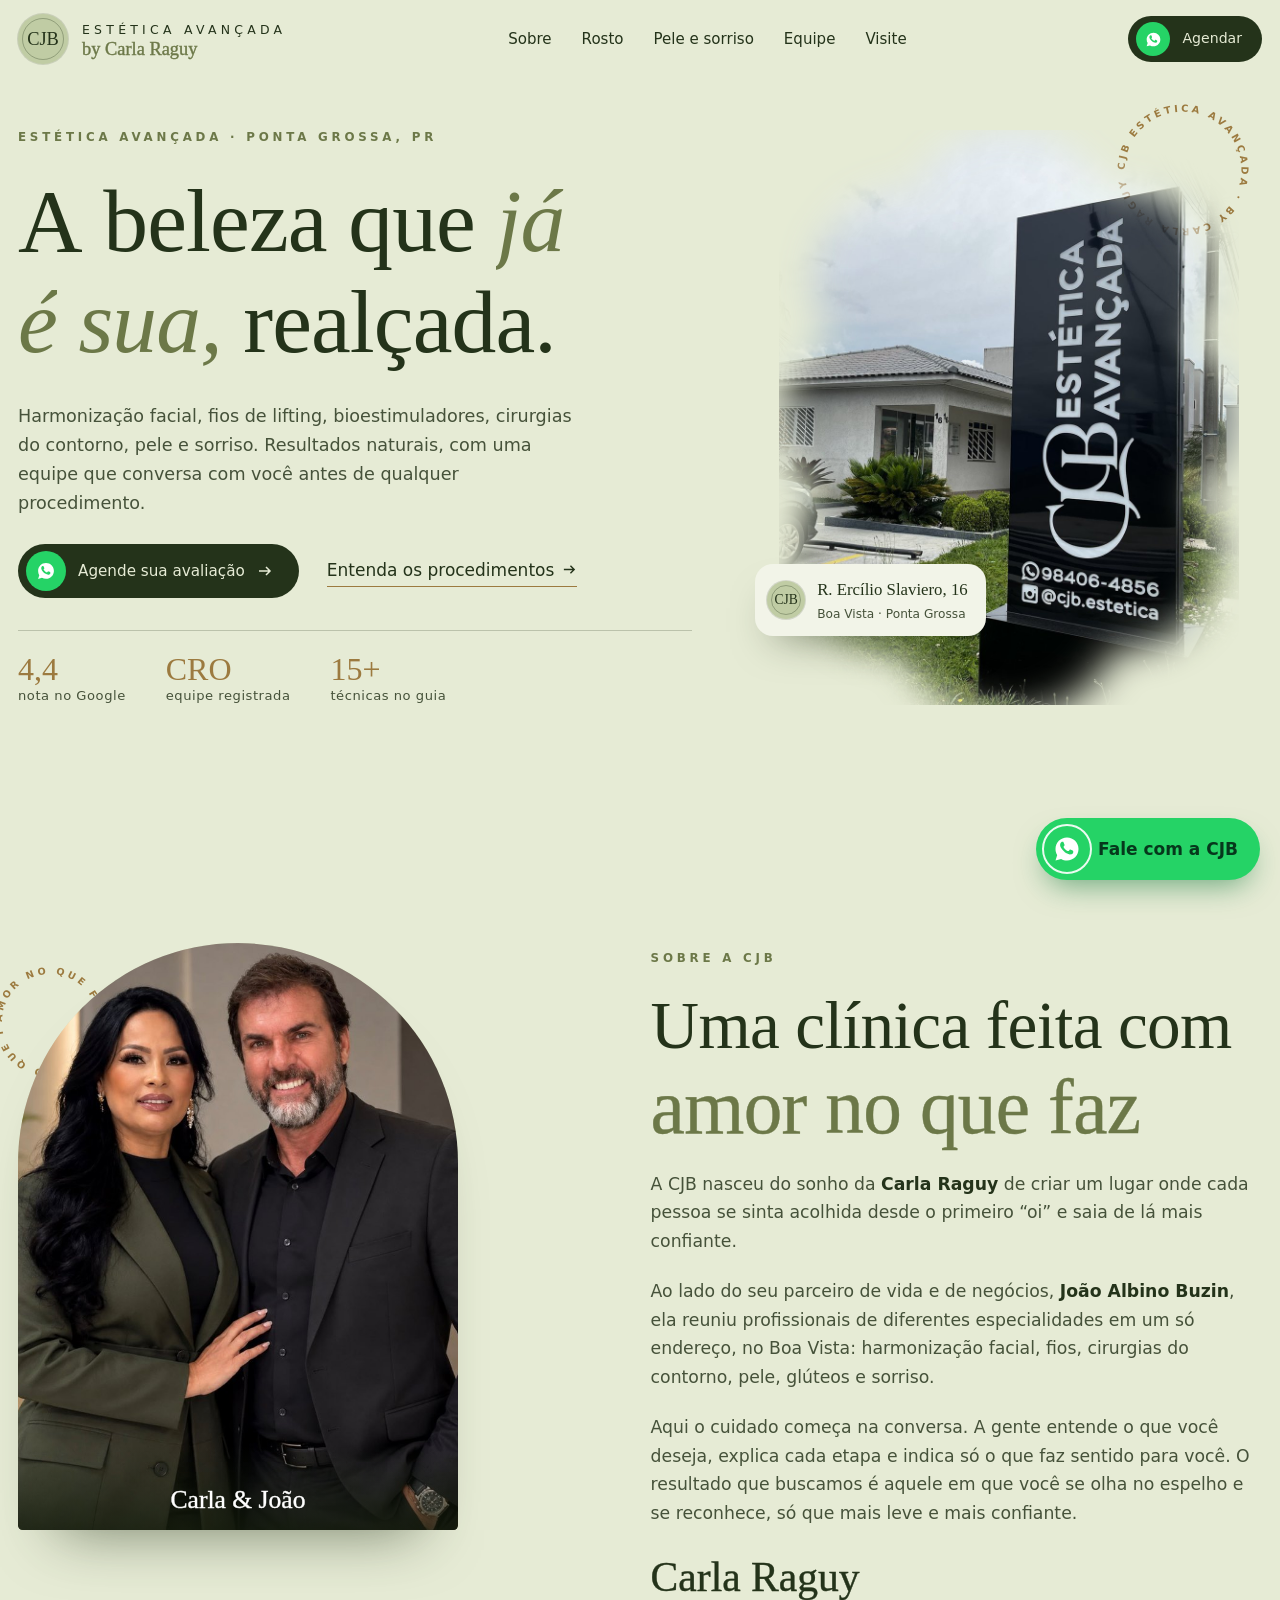
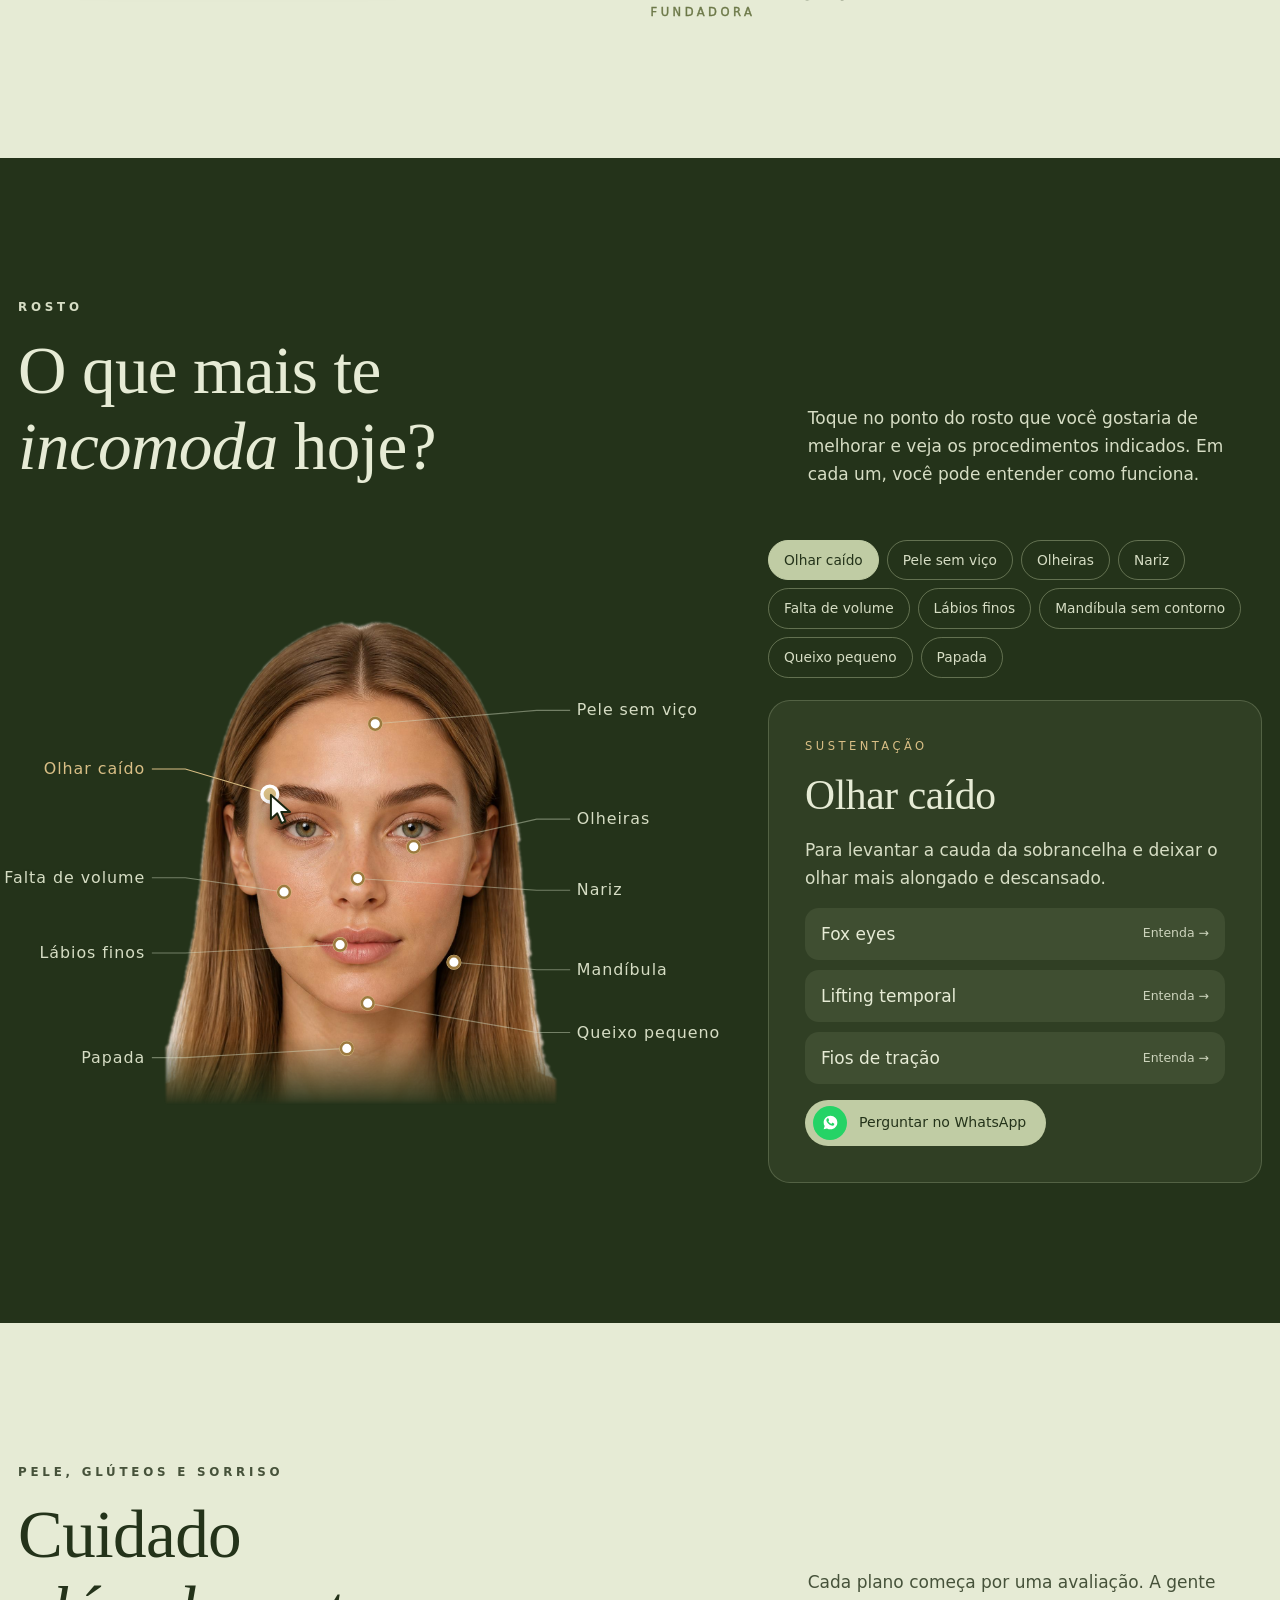
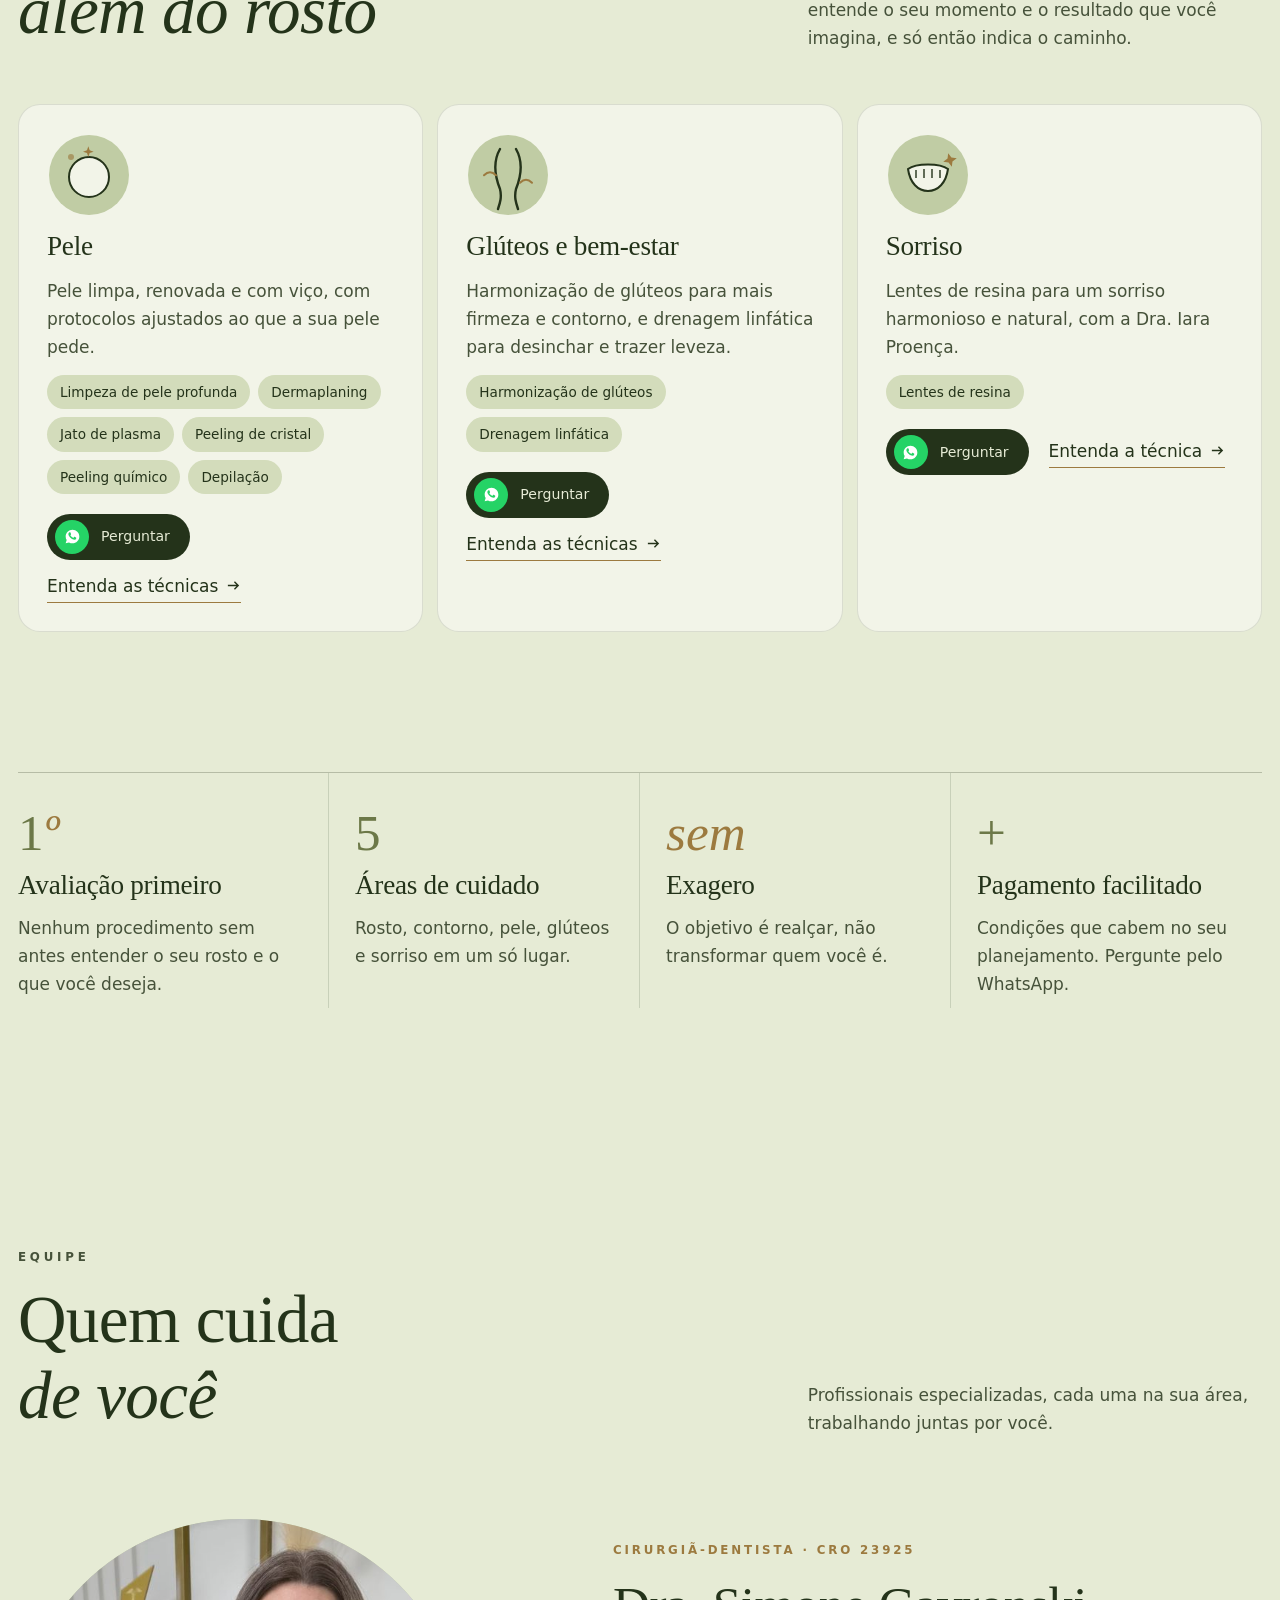
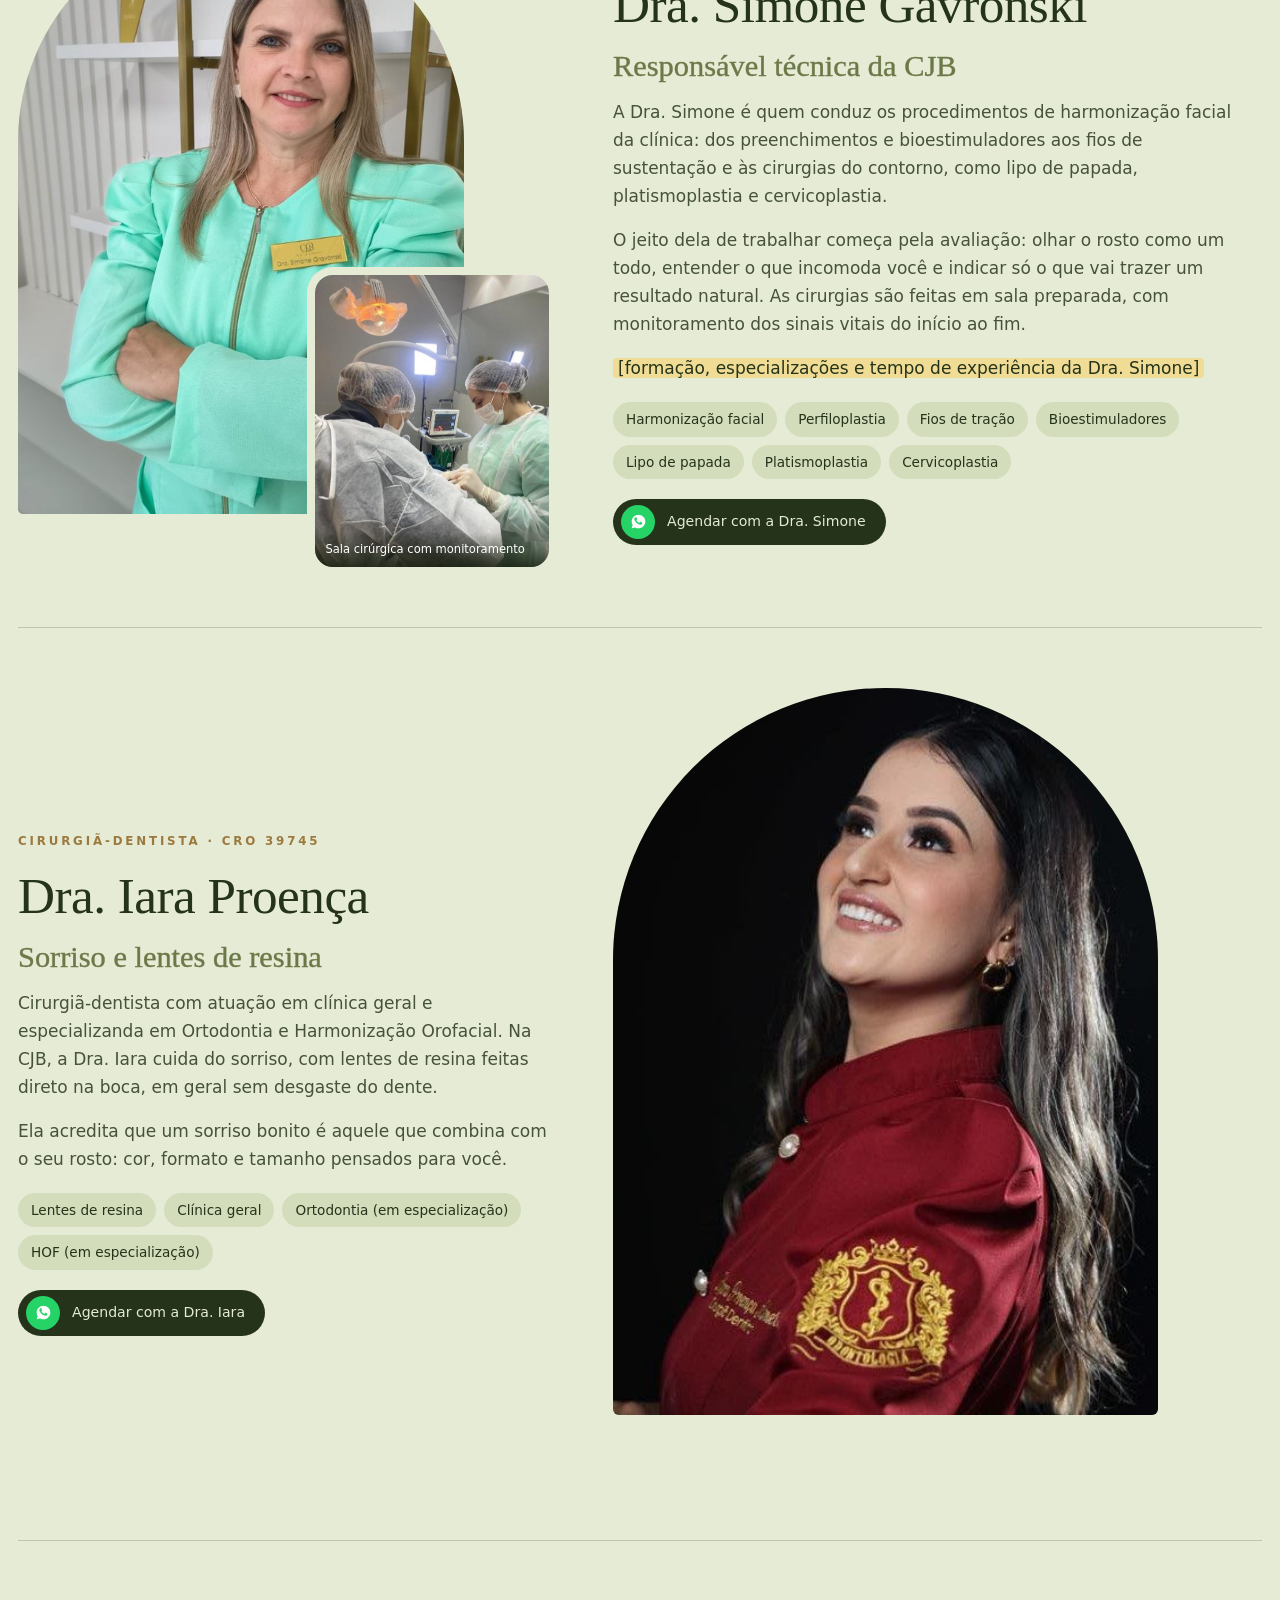
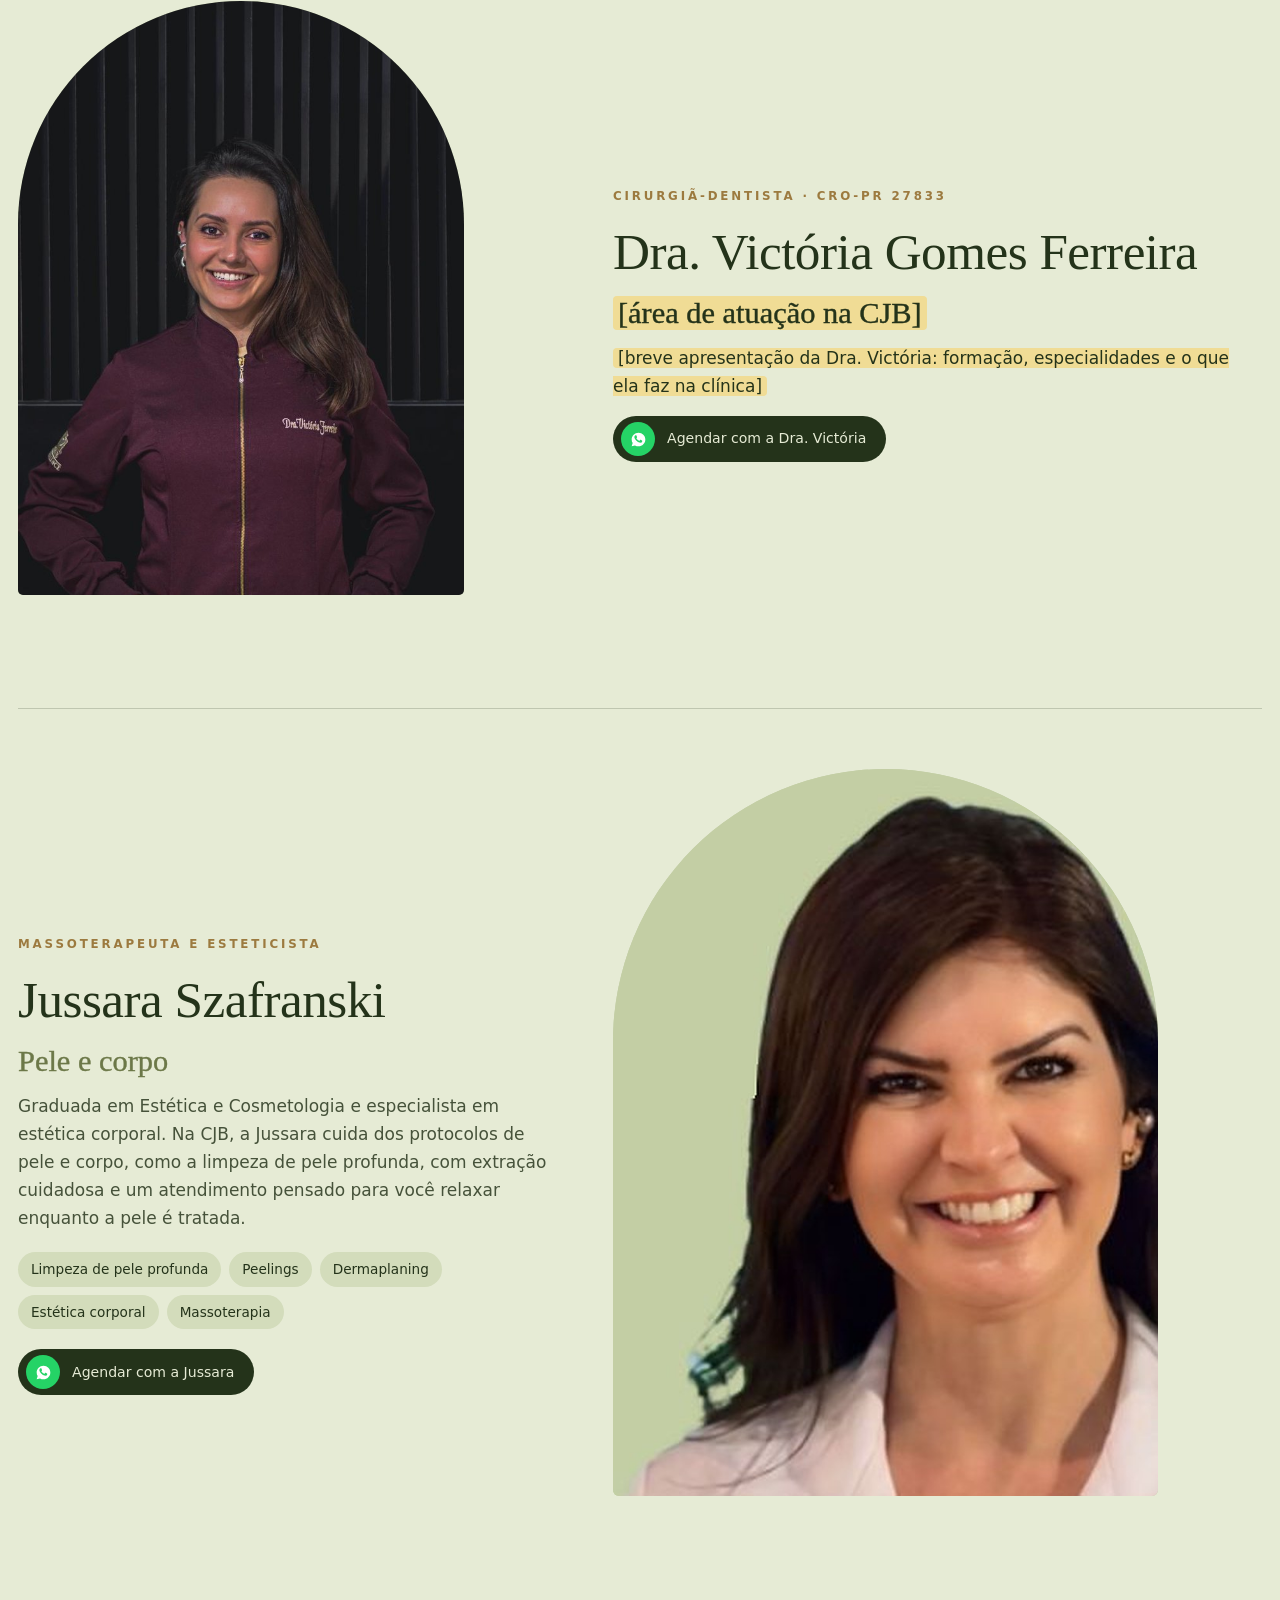
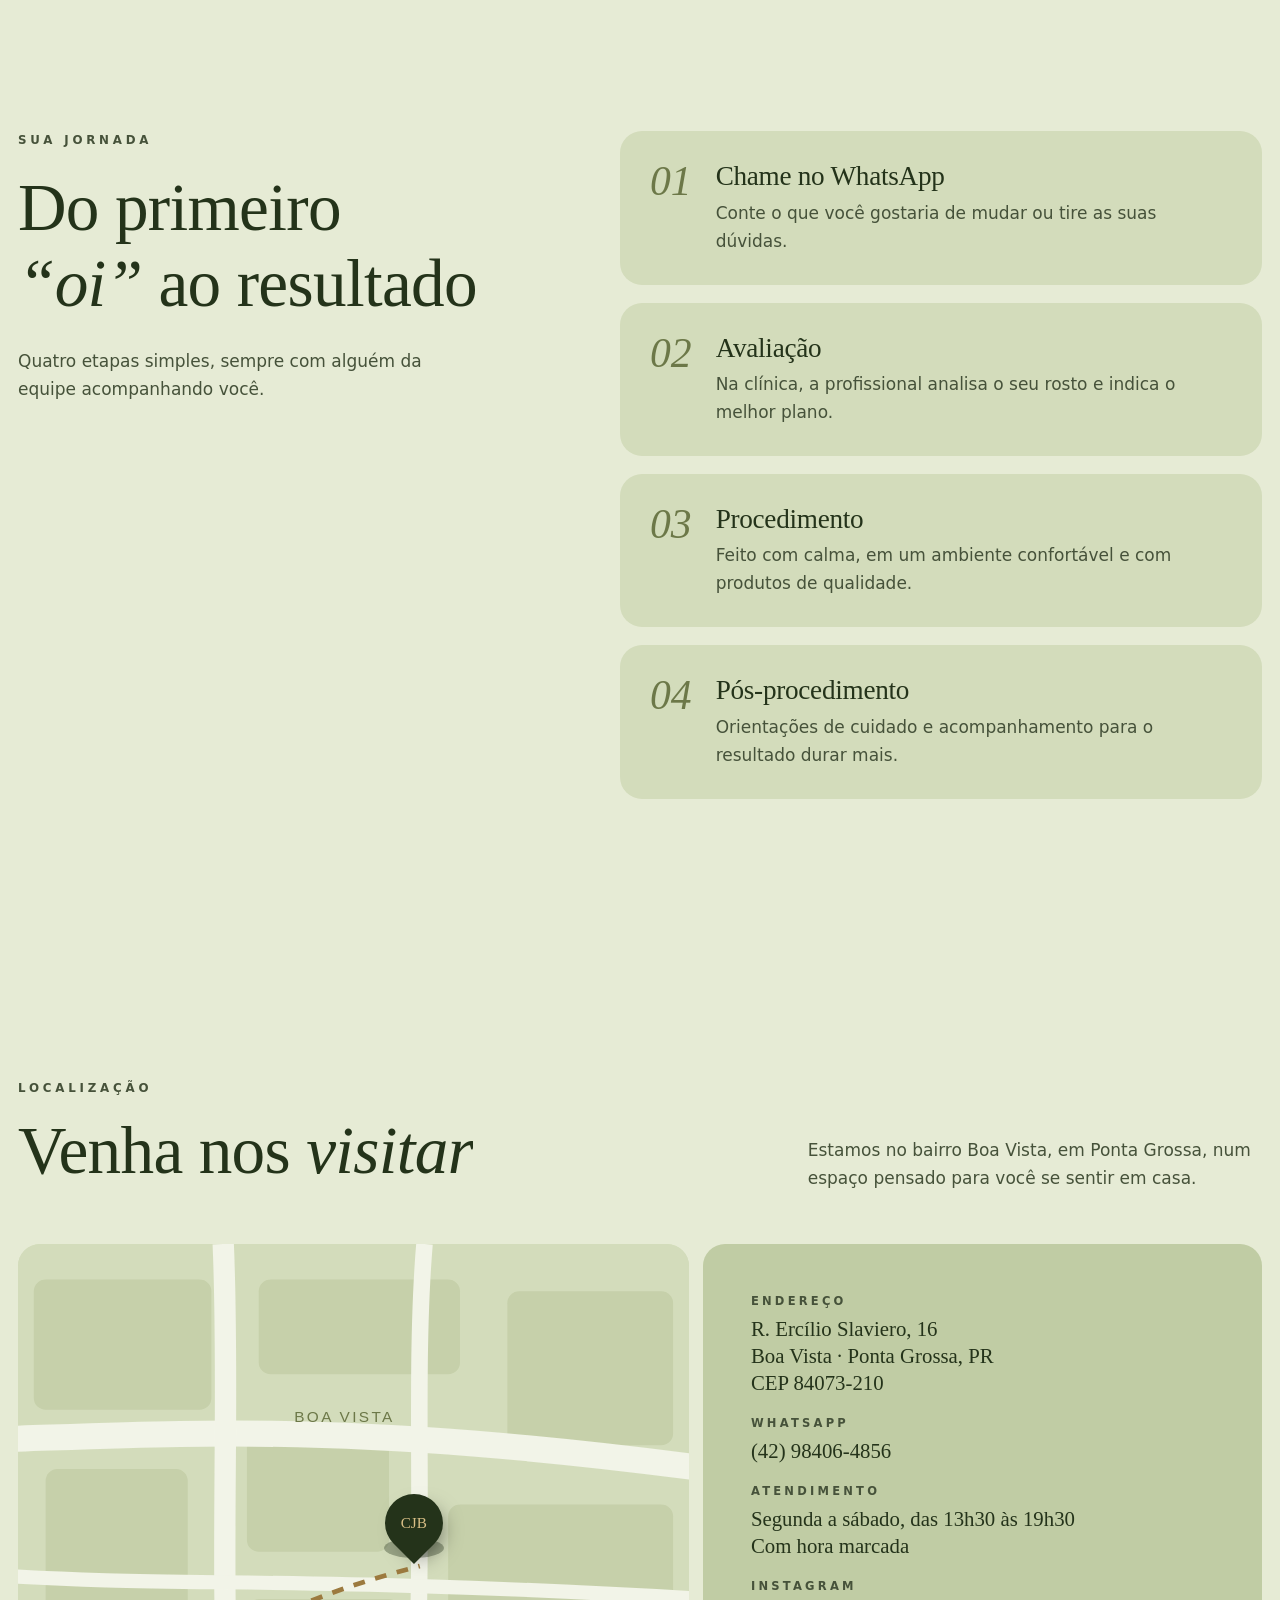
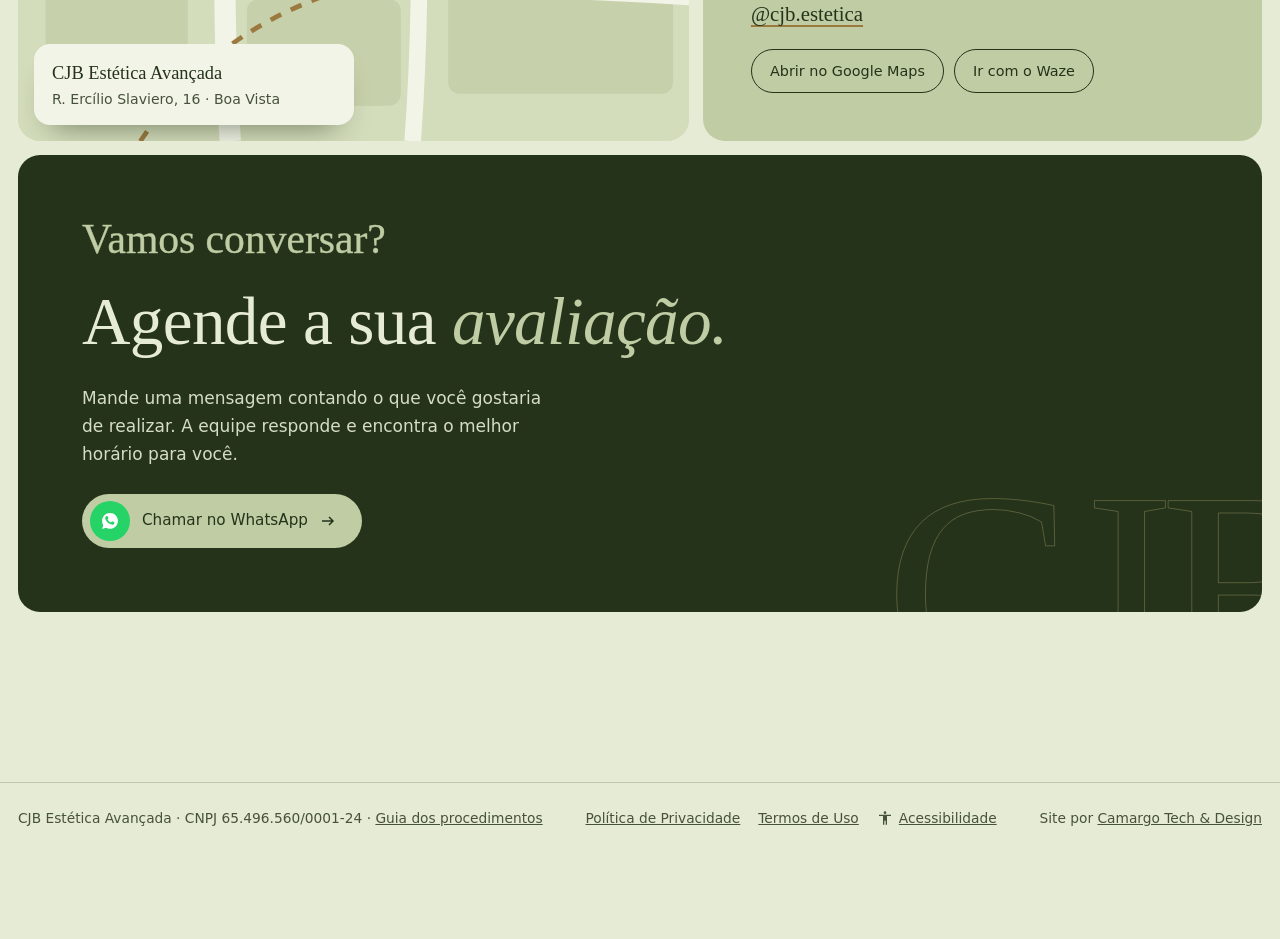
==== commit 9e713251: "CJB: dias de atendimento (segunda a sabado) Co-Authored-By: Claude Opus 5.5 <noreply@anthropic.com> " ====
--- a/cjb-estetica/index.html
+++ b/cjb-estetica/index.html
@@ -732,7 +732,7 @@
             <dl>
               <div><dt>Endereço</dt><dd>R. Ercílio Slaviero, 16<br>Boa Vista · Ponta Grossa, PR<br>CEP 84073-210</dd></div>
               <div><dt>WhatsApp</dt><dd class="tel">(42) 98406-4856</dd></div>
-              <div><dt>Atendimento</dt><dd>Das 13h30 às 19h30<br>Com hora marcada</dd></div>
+              <div><dt>Atendimento</dt><dd>Segunda a sábado, das 13h30 às 19h30<br>Com hora marcada</dd></div>
               <div><dt>Instagram</dt><dd><a href="https://www.instagram.com/cjb.estetica/" target="_blank" rel="noopener noreferrer">@cjb.estetica</a></dd></div>
             </dl>
             <div class="nav-btns">
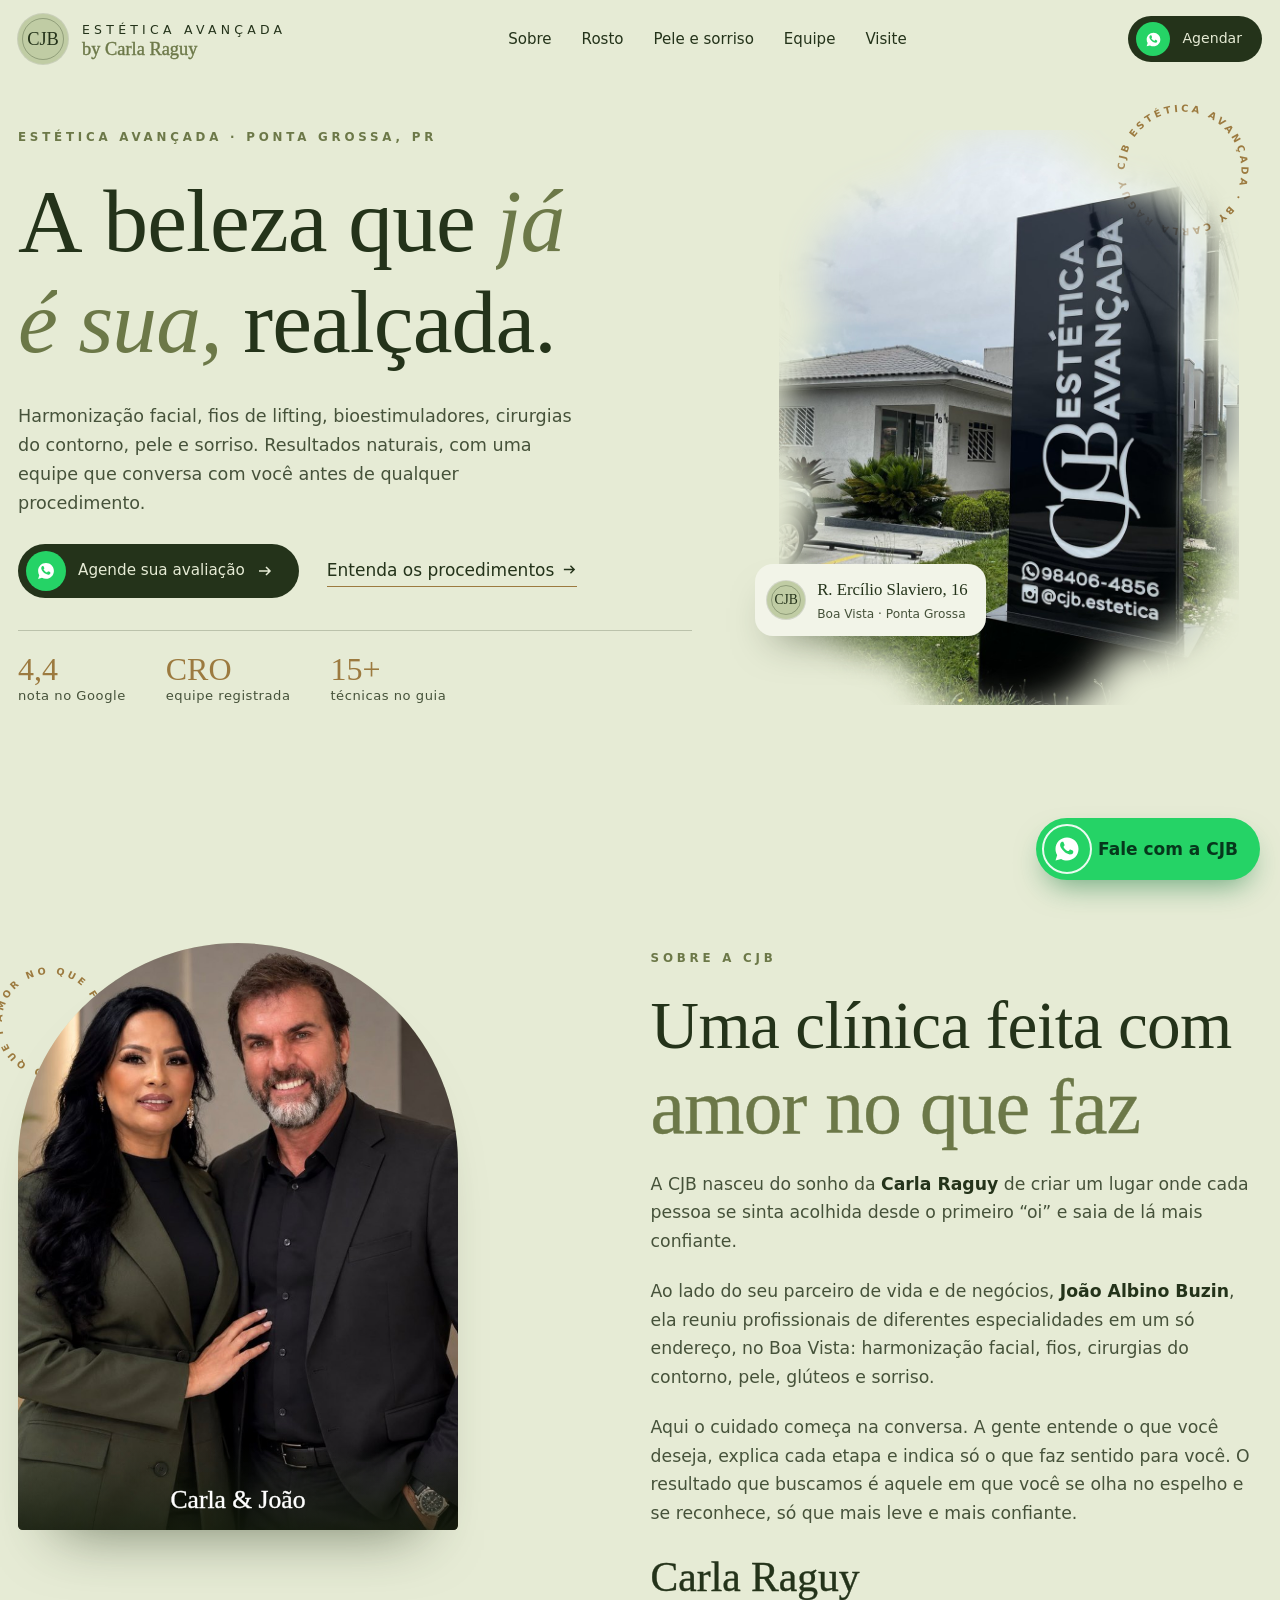
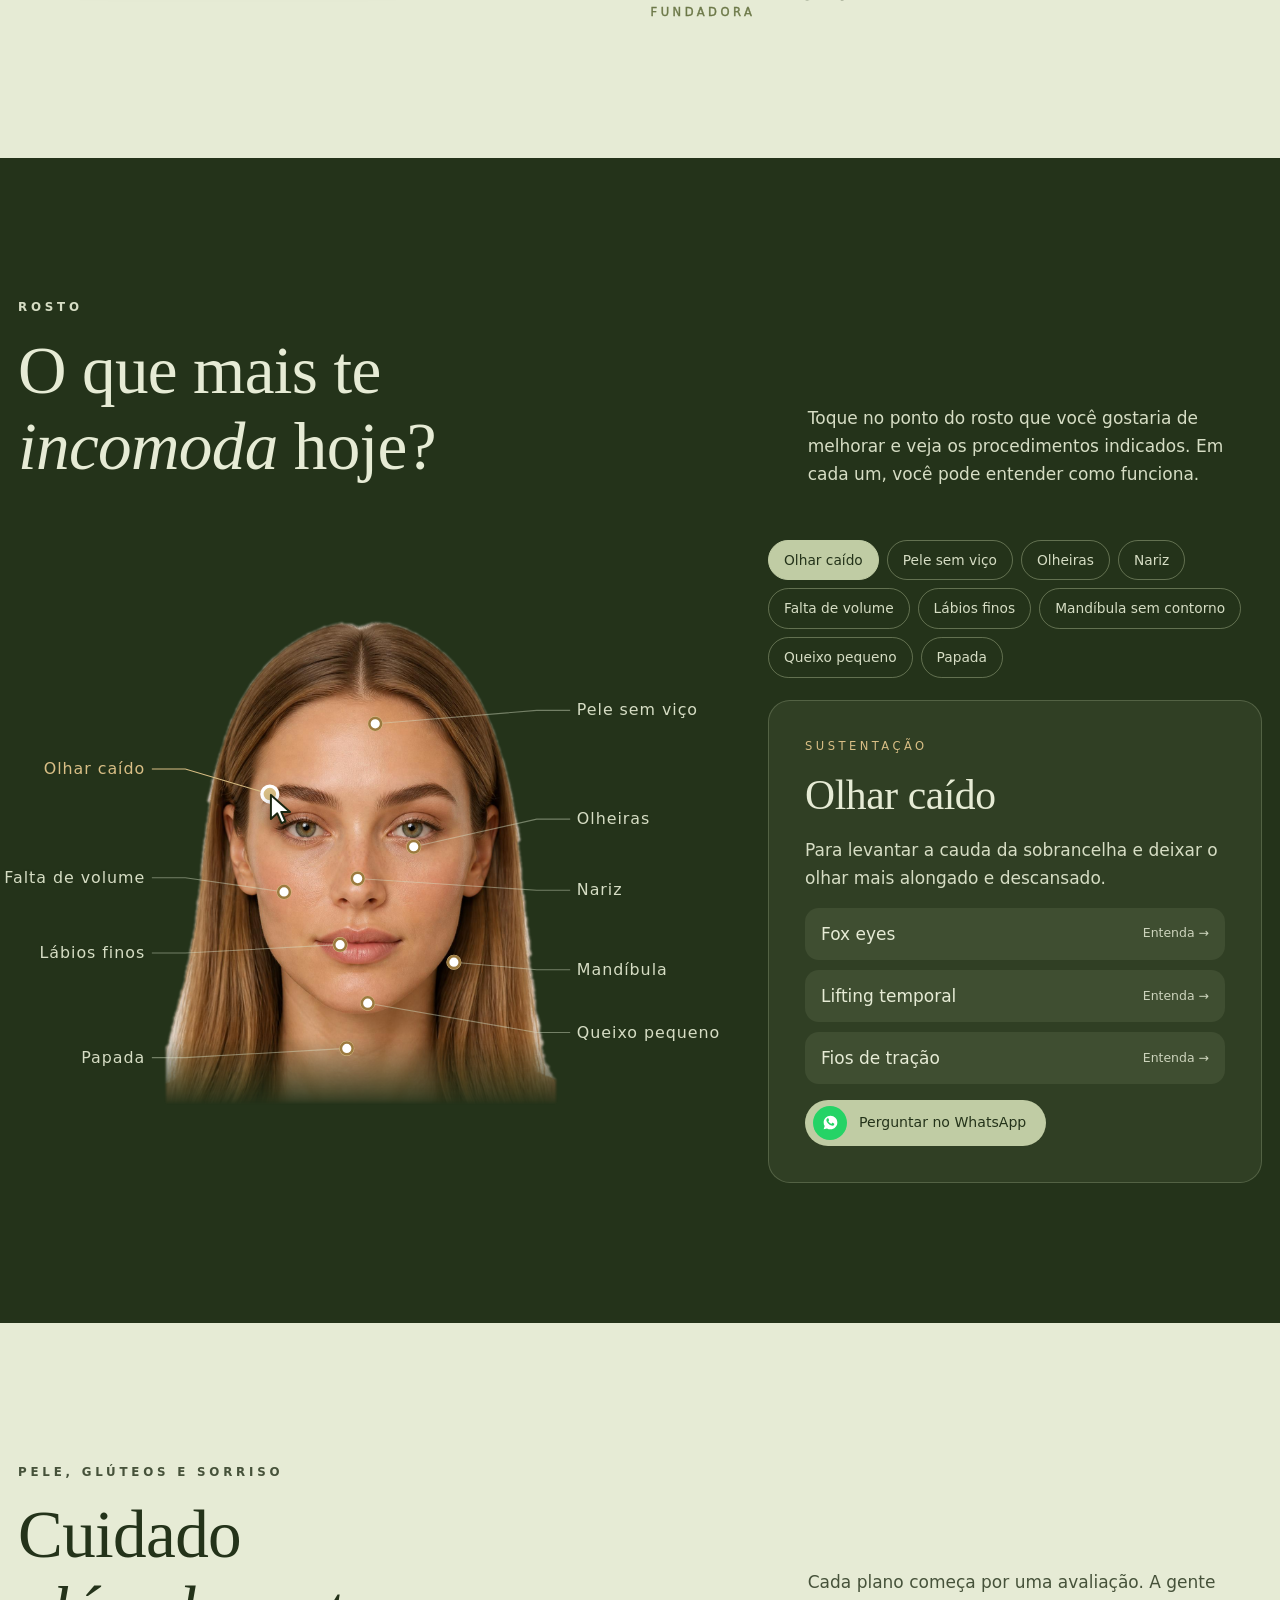
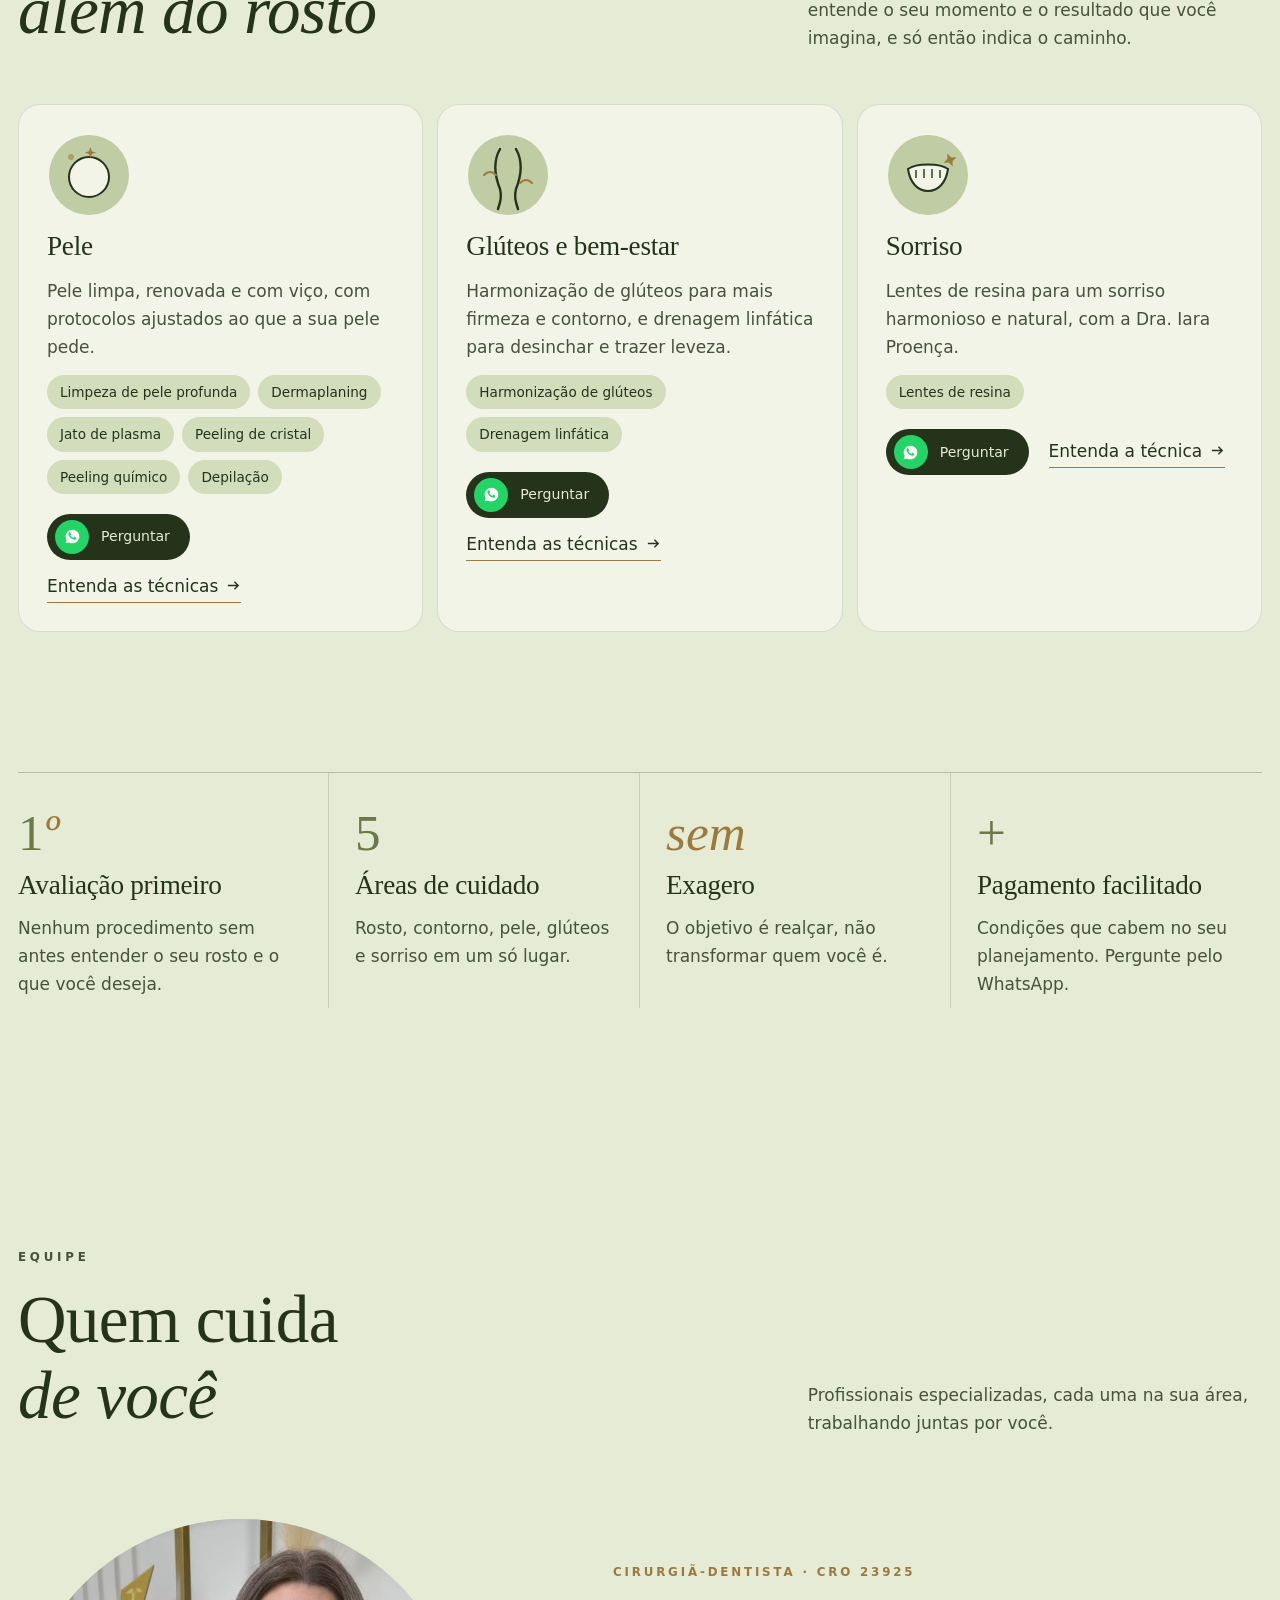
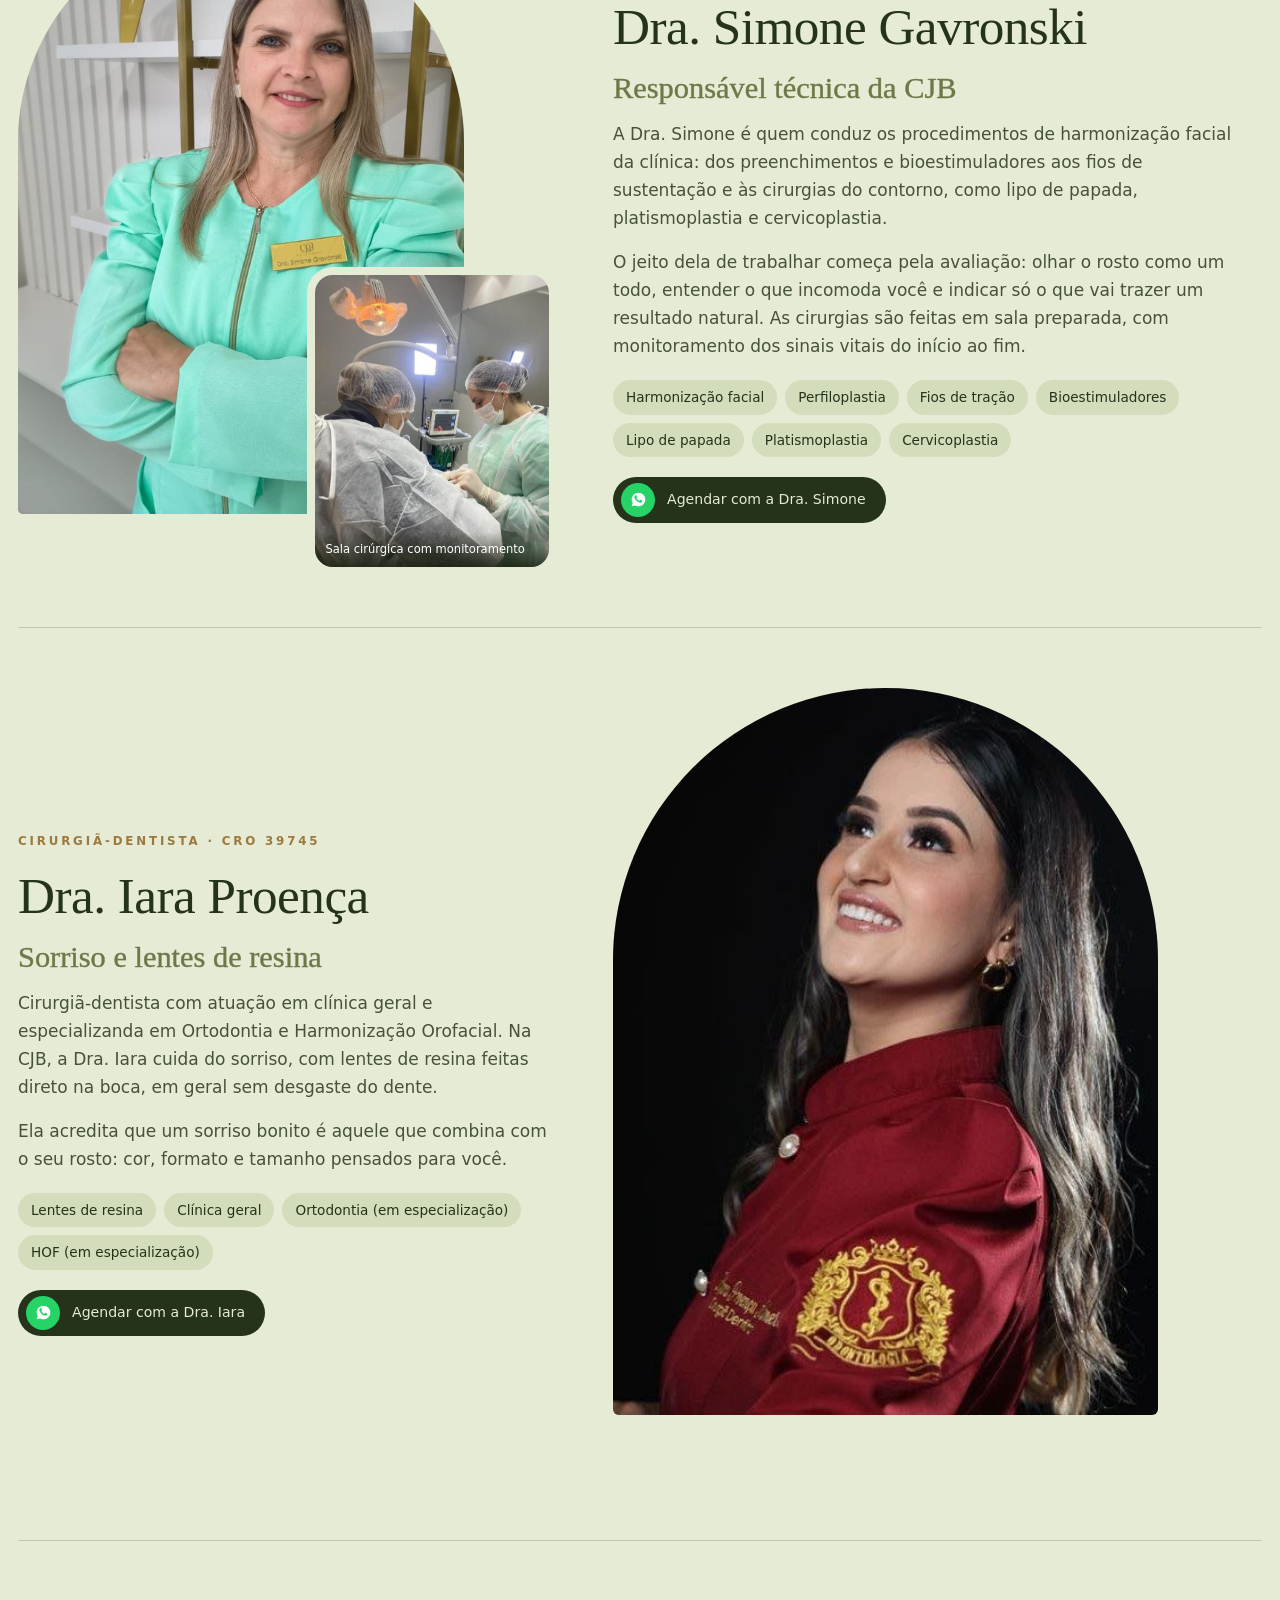
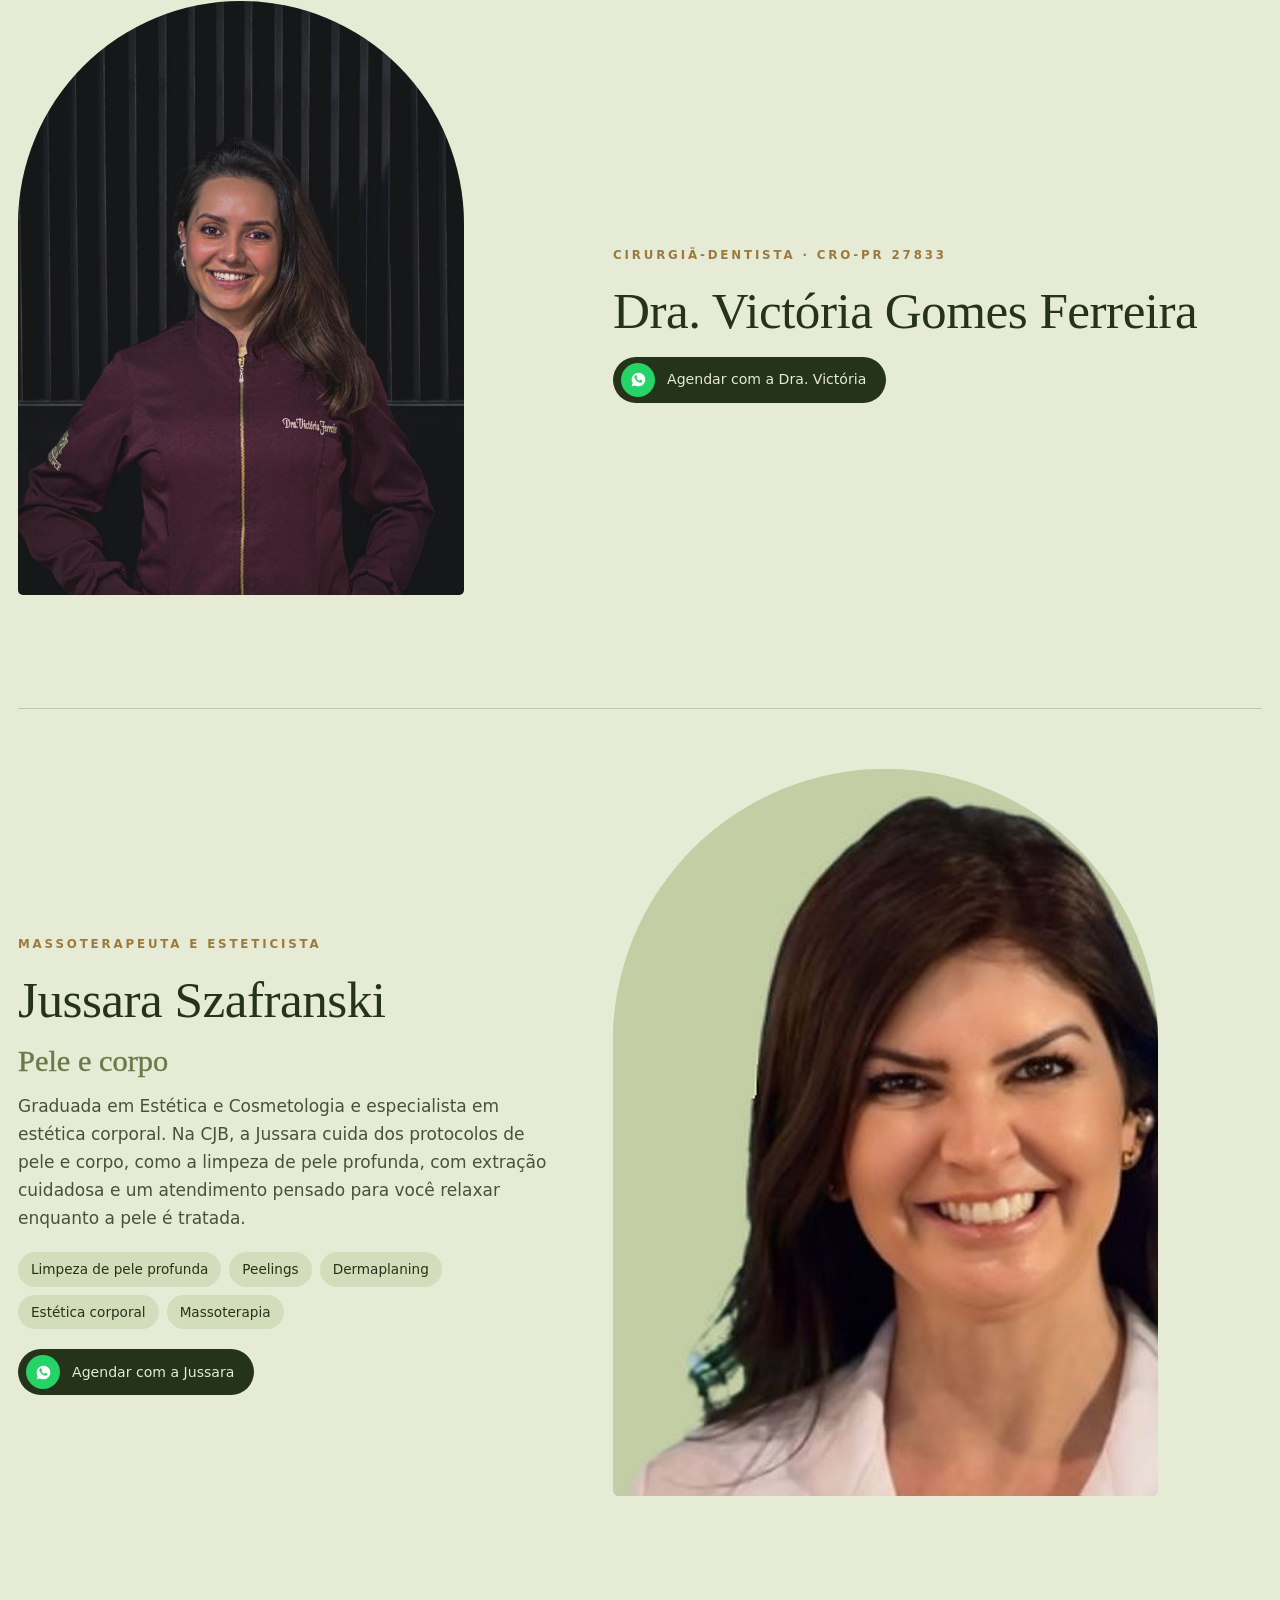
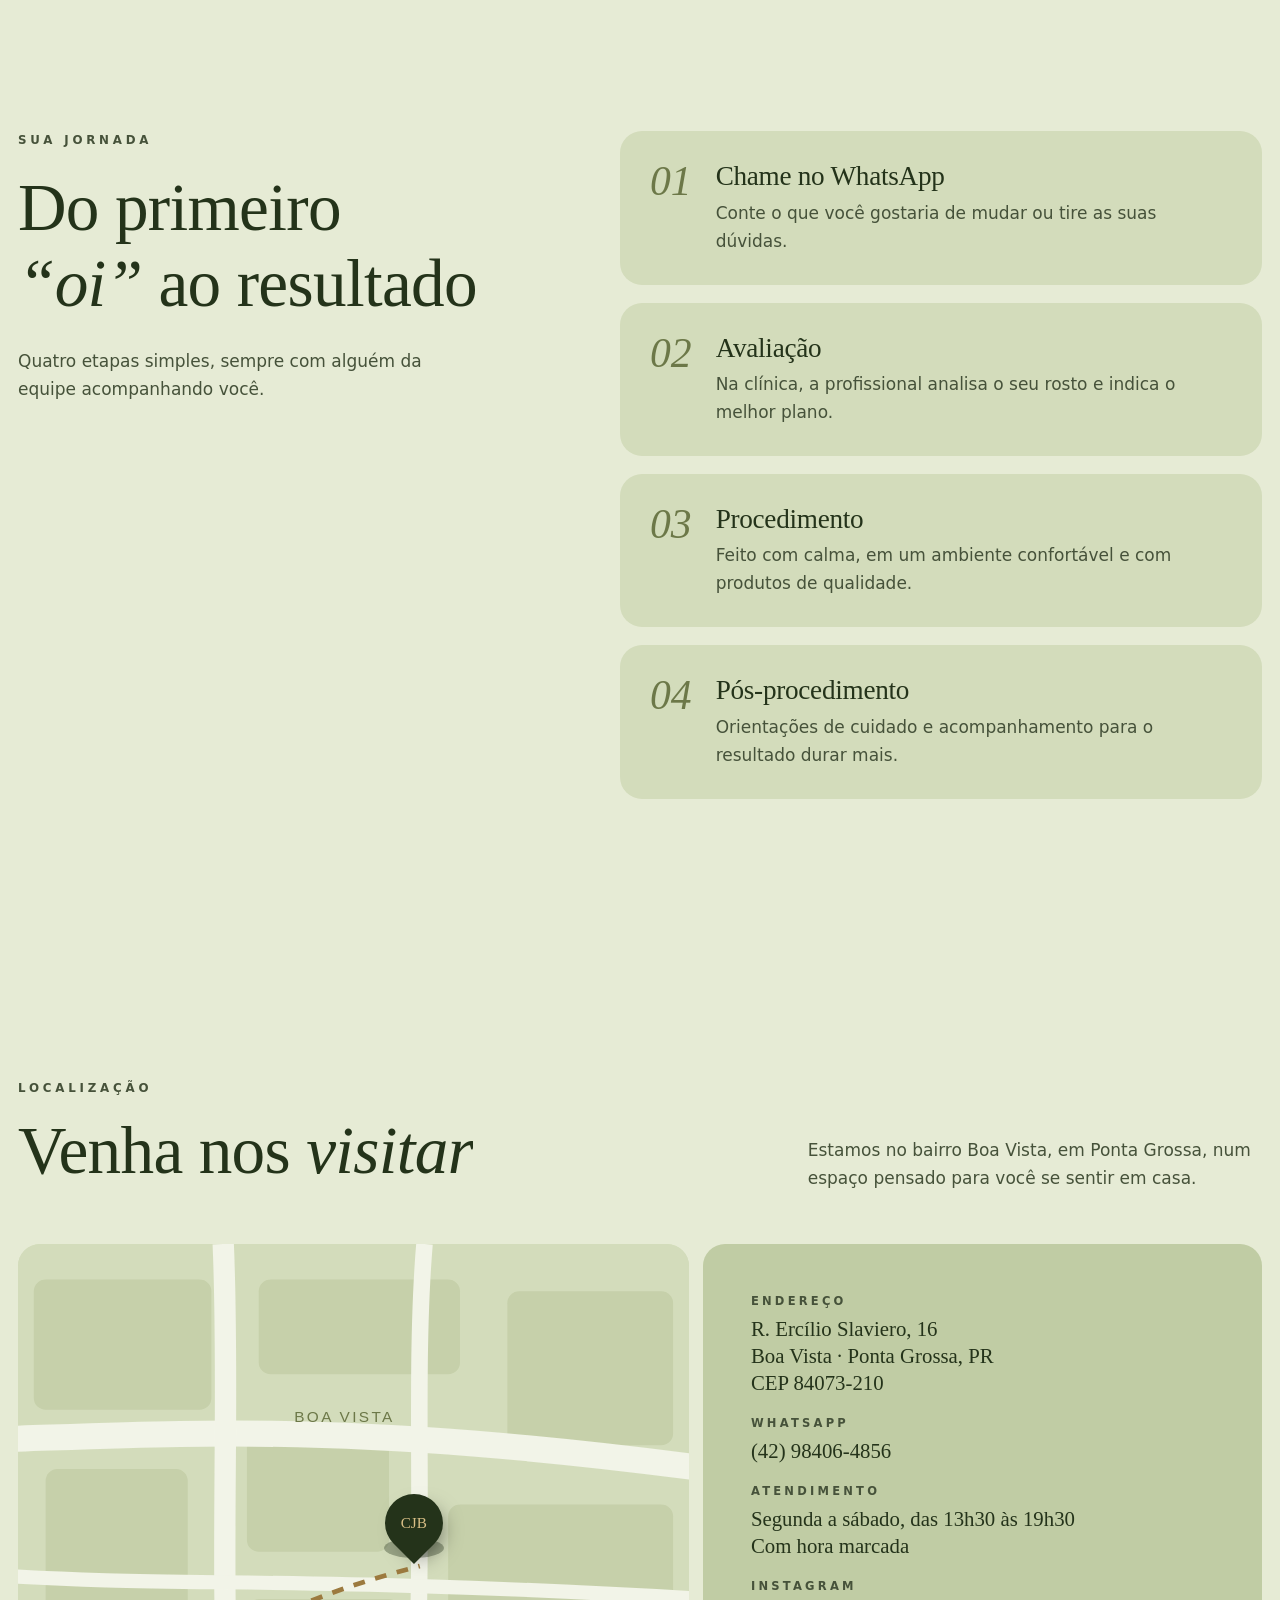
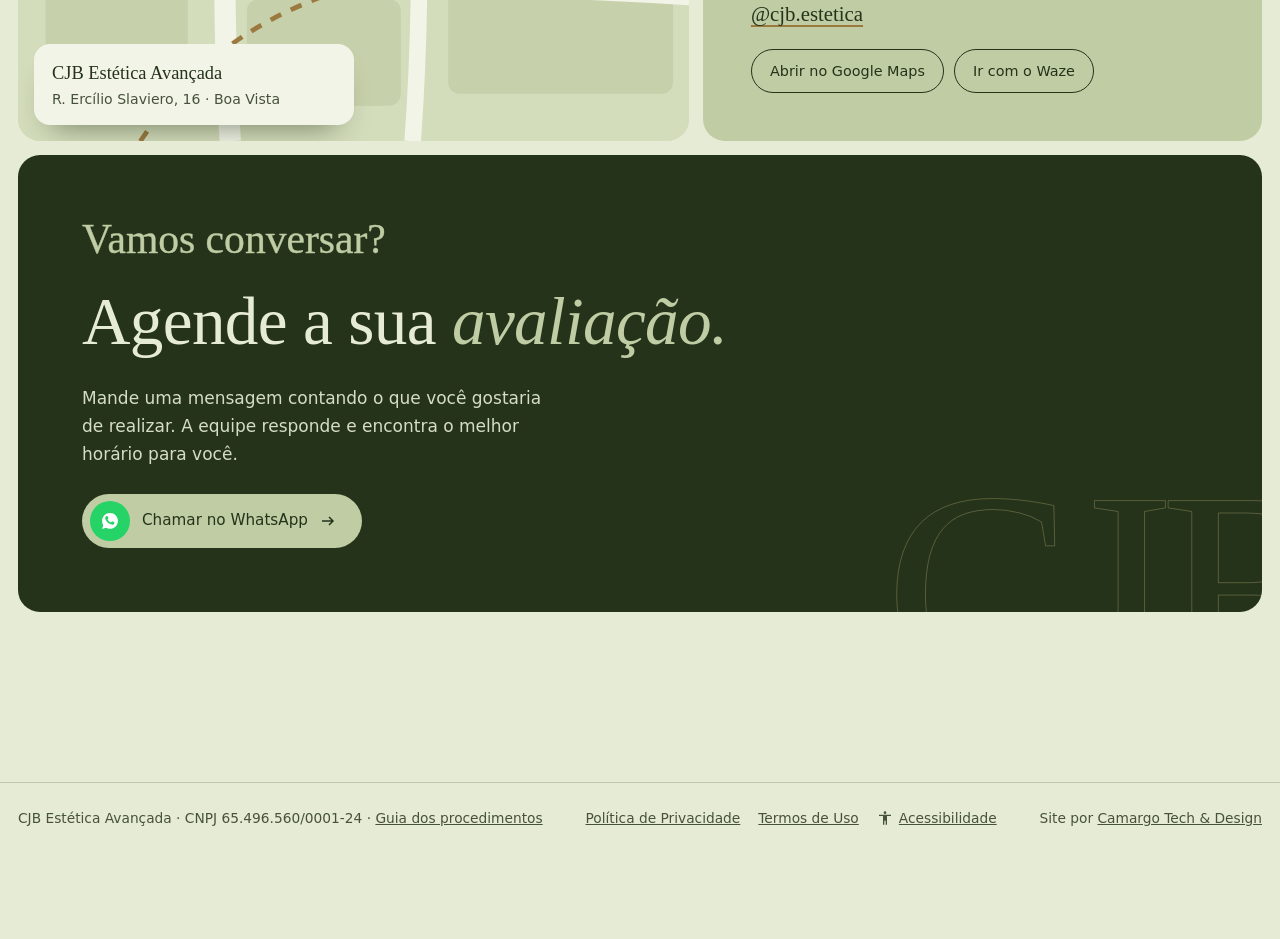
==== commit 71cce753: "CJB: remove campos pendentes da equipe Co-Authored-By: Claude Opus 5.5 <noreply@anthropic.com> Claud" ====
--- a/cjb-estetica/index.html
+++ b/cjb-estetica/index.html
@@ -640,7 +640,6 @@
           <p class="role-l">Responsável técnica da CJB</p>
           <p>A Dra. Simone é quem conduz os procedimentos de harmonização facial da clínica: dos preenchimentos e bioestimuladores aos fios de sustentação e às cirurgias do contorno, como lipo de papada, platismoplastia e cervicoplastia.</p>
           <p>O jeito dela de trabalhar começa pela avaliação: olhar o rosto como um todo, entender o que incomoda você e indicar só o que vai trazer um resultado natural. As cirurgias são feitas em sala preparada, com monitoramento dos sinais vitais do início ao fim.</p>
-          <p class="todo-line"><mark class="todo">[formação, especializações e tempo de experiência da Dra. Simone]</mark></p>
           <ul class="spec"><li>Harmonização facial</li><li>Perfiloplastia</li><li>Fios de tração</li><li>Bioestimuladores</li><li>Lipo de papada</li><li>Platismoplastia</li><li>Cervicoplastia</li></ul>
           <a class="wa small" href="https://wa.me/5542984064856?text=Ol%C3%A1!%20Gostaria%20de%20agendar%20uma%20avalia%C3%A7%C3%A3o%20com%20a%20Dra.%20Simone." target="_blank" rel="noopener noreferrer"><span class="ic"><svg aria-hidden="true"><use href="#wa"/></svg></span>Agendar com a Dra. Simone</a>
         </div>
@@ -666,8 +665,6 @@
         <div class="pro-txt">
           <span class="cro">Cirurgiã-dentista · CRO-PR 27833</span>
           <h3>Dra. Victória Gomes Ferreira</h3>
-          <p class="role-l"><mark class="todo">[área de atuação na CJB]</mark></p>
-          <p><mark class="todo">[breve apresentação da Dra. Victória: formação, especialidades e o que ela faz na clínica]</mark></p>
           <a class="wa small" href="https://wa.me/5542984064856?text=Ol%C3%A1!%20Gostaria%20de%20agendar%20uma%20avalia%C3%A7%C3%A3o%20com%20a%20Dra.%20Vict%C3%B3ria." target="_blank" rel="noopener noreferrer"><span class="ic"><svg aria-hidden="true"><use href="#wa"/></svg></span>Agendar com a Dra. Victória</a>
         </div>
       </article>
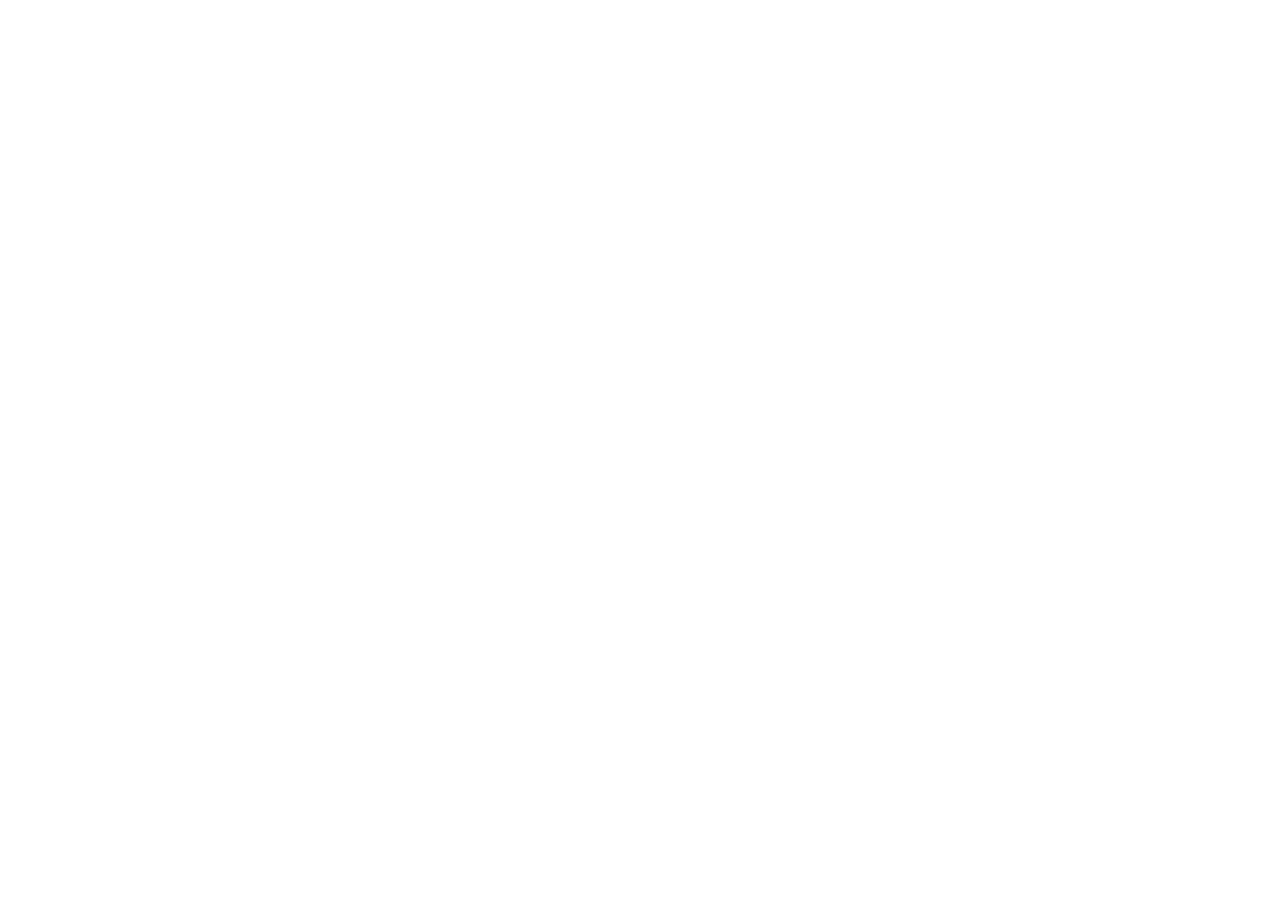
==== commit 6c758b21: "CJB: site mudou para cjbestetica.com.br (redirecionamento) Co-Authored-By: Claude Opus 5.5 <noreply@" ====
--- a/cjb-estetica/index.html
+++ b/cjb-estetica/index.html
@@ -1,858 +1,16 @@
-<!doctype html>
+<!DOCTYPE html>
 <html lang="pt-BR">
 <head>
-<meta charset="utf-8">
-<meta name="viewport" content="width=device-width, initial-scale=1, viewport-fit=cover">
-<meta name="robots" content="noindex">
-<meta http-equiv="Content-Security-Policy" content="default-src 'self'; script-src 'self' 'unsafe-inline'; style-src 'self' 'unsafe-inline' https://fonts.googleapis.com; font-src https://fonts.gstatic.com; img-src 'self' data:; connect-src 'self'; object-src 'none'; base-uri 'self'; form-action 'none'; upgrade-insecure-requests">
-<meta name="referrer" content="strict-origin-when-cross-origin">
-<title>CJB Estética Avançada</title>
-<meta name="claude:viewport-fit-sides" content="cover">
-<meta name="description" content="CJB Estética Avançada by Carla Raguy — harmonização facial, fios de lifting, bioestimuladores, lipo de papada, pele, glúteos e lentes de resina em Ponta Grossa. Agende pelo WhatsApp.">
-<link rel="preconnect" href="https://fonts.googleapis.com">
-<link rel="preconnect" href="https://fonts.gstatic.com" crossorigin>
-<link rel="stylesheet" href="https://fonts.googleapis.com/css2?family=Bodoni+Moda:ital,opsz,wght@0,6..96,400;0,6..96,500;1,6..96,400;1,6..96,500&family=Jost:wght@300;400;500;600&family=Pinyon+Script&display=swap">
-<style>
-/* Layout: editorial bento on a sage ground (the logo disc), olive-ink panels, gold from the clinic's wall letters; an interactive face map is the centrepiece */
-:root{
-  --ground:#e6ebd5;       /* sage-tinted page ground */
-  --surface:#f2f4e8;      /* lighter cards, used sparingly */
-  --sage:#c0cca4;         /* exact logo disc */
-  --sage-2:#d3dcbb;
-  --olive:#6c7848;
-  --ink:#24331a;          /* logo lettering */
-  --ink-2:#1a2611;
-  --gold:#9c7a3f;
-  --gold-2:#d9bf86;
-  --muted:#46523a;
-  --on-dark:#d6ddc4;
-  --wa:#25d366;
-  --serif:"Bodoni Moda","Didot","Bodoni 72",Georgia,serif;
-  --sans:"Jost","Futura","Century Gothic",system-ui,sans-serif;
-  --script:"Pinyon Script","Snell Roundhand",cursive;
-  --ease:cubic-bezier(.16,.84,.24,1);
-  color-scheme:light;
-}
-*{box-sizing:border-box}
-html{scroll-behavior:smooth}
-body{margin:0;background:var(--ground);color:var(--ink);font-family:var(--sans);font-size:17px;line-height:1.65;overflow-x:hidden}
-body::before{content:"";position:fixed;inset:0 0 auto;height:env(safe-area-inset-top,0px);z-index:60;background:var(--ground)}
-a{color:inherit}
-img{display:block;max-width:100%}
-p{margin:0}
-h1,h2,h3{margin:0;font-family:var(--serif);font-weight:400;line-height:1.05;text-wrap:balance;letter-spacing:-.01em}
-h2{font-size:clamp(2.2rem,5.4vw,4.2rem)}
-h3{font-size:clamp(1.35rem,2.2vw,1.7rem);line-height:1.15}
-.wrap{max-width:1280px;margin:0 auto;padding-left:max(18px,env(safe-area-inset-left,0px));padding-right:max(18px,env(safe-area-inset-right,0px))}
-.kicker{font-size:.74rem;font-weight:600;letter-spacing:.32em;text-transform:uppercase;color:var(--olive)}
-
-/* header */
-.top{position:sticky;top:env(safe-area-inset-top,0px);z-index:50;background:var(--ground);transition:box-shadow .4s ease}
-.top.scrolled{box-shadow:0 1px 0 rgba(36,51,26,.18)}
-.bar{display:flex;align-items:center;justify-content:space-between;gap:20px;padding-block:14px}
-.logo{display:flex;align-items:center;gap:14px;text-decoration:none}
-.disc{width:50px;height:50px;border-radius:50%;background:var(--sage);display:grid;place-items:center;flex:none;position:relative;box-shadow:0 0 0 1px rgba(36,51,26,.15)}
-.disc span{font-family:var(--serif);font-size:1.15rem;color:var(--ink)}
-.disc::after{content:"";position:absolute;inset:4px;border-radius:50%;border:1px solid rgba(36,51,26,.3)}
-.logo-txt b{display:block;font-weight:500;font-size:.78rem;letter-spacing:.34em;text-transform:uppercase}
-.logo-txt i{display:block;font-family:var(--script);font-style:normal;font-size:1.15rem;line-height:1;color:var(--olive)}
-.menu{display:flex;gap:30px;font-size:.94rem;font-weight:500}
-.menu a{text-decoration:none;position:relative}
-.menu a::after{content:"";position:absolute;left:0;right:0;bottom:-4px;height:1.5px;background:var(--gold);transform:scaleX(0);transition:transform .45s var(--ease)}
-.menu a:hover::after{transform:scaleX(1)}
-@media (max-width:980px){.menu{display:none}}
-
-/* WhatsApp button */
-.wa{position:relative;display:inline-flex;align-items:center;gap:12px;height:54px;padding:0 26px 0 8px;border-radius:999px;background:var(--ink);color:var(--ground);text-decoration:none;font-weight:500;font-size:.95rem;white-space:nowrap;overflow:hidden;isolation:isolate;transition:transform .5s var(--ease),color .3s ease}
-.wa::before{content:"";position:absolute;inset:0;background:var(--wa);z-index:-1;transform:translateY(101%);transition:transform .55s var(--ease)}
-.wa:hover::before{transform:none}
-.wa:hover{color:#06381c}
-.wa .ic{width:40px;height:40px;border-radius:50%;background:var(--wa);display:grid;place-items:center;flex:none;transition:background .4s ease,transform .6s var(--ease)}
-.wa:hover .ic{background:#fff;transform:rotate(360deg)}
-.wa .ic svg{width:22px;height:22px}
-.wa .ic{color:#fff}
-.wa:hover .ic{color:var(--wa)}
-.wa .arr{width:16px;height:16px;transition:transform .5s var(--ease)}
-.wa:hover .arr{transform:translateX(5px)}
-.wa.light{background:var(--sage);color:var(--ink)}
-.wa.small{height:46px;font-size:.88rem;padding-right:20px}
-.wa.small .ic{width:34px;height:34px}
-.wa.small .ic svg{width:19px;height:19px}
-.link{display:inline-flex;align-items:center;gap:8px;font-weight:500;text-decoration:none;border-bottom:1.5px solid var(--gold);padding-bottom:2px;transition:gap .4s var(--ease)}
-.link:hover{gap:14px}
-.link svg{width:15px;height:15px}
-.wa:focus-visible,a:focus-visible,button:focus-visible{outline:2px solid var(--gold);outline-offset:4px}
-@media (max-width:520px){.bar .wa .t,.bar .wa .arr{display:none}.bar .wa{padding:0 7px}}
-
-/* hero bento */
-.bento{display:grid;grid-template-columns:1.75fr 1fr;grid-template-rows:auto auto;gap:14px;padding-top:6px}
-.panel{position:relative;border-radius:22px;overflow:hidden}
-.main{grid-row:span 2;background:var(--ink);color:var(--ground);padding:clamp(28px,4.4vw,64px);display:flex;flex-direction:column;justify-content:space-between;gap:48px;min-height:560px}
-.main .kicker{color:var(--sage)}
-.main h1{font-size:clamp(2.9rem,7.2vw,6.4rem);margin-top:22px}
-.w{display:inline-block;overflow:hidden;vertical-align:top;padding-bottom:.08em}
-.w>span{display:inline-block}
-.main h1 em{color:var(--sage)}
-.main .sub{max-width:46ch;color:var(--on-dark);font-weight:300;font-size:1.08rem}
-.main .row{display:flex;flex-wrap:wrap;align-items:center;gap:18px 28px}
-.main .wa{background:var(--sage);color:var(--ink)}
-.badge{display:flex;align-items:center;gap:10px;font-size:.9rem;color:var(--on-dark)}
-.badge b{font-family:var(--serif);font-weight:400;font-size:1.9rem;color:var(--gold-2);line-height:1}
-.monogram{position:absolute;right:-4%;bottom:-14%;font-family:var(--serif);font-size:clamp(14rem,30vw,28rem);line-height:.8;color:transparent;-webkit-text-stroke:1px rgba(217,191,134,.3);pointer-events:none;user-select:none;letter-spacing:-.04em}
-.tile{min-height:260px;background:var(--sage);text-decoration:none}
-.tile img{position:absolute;inset:0;width:100%;height:100%;object-fit:cover;transform:scale(1.1);transition:transform 1.6s var(--ease)}
-.tile:hover img{transform:scale(1.02)}
-.tile .cap{position:absolute;left:18px;right:18px;bottom:16px;display:flex;justify-content:space-between;align-items:end;gap:12px;color:#fff;z-index:1}
-.tile .cap b{font-family:var(--serif);font-weight:400;font-size:1.35rem;line-height:1.1}
-.tile .cap small{font-size:.7rem;letter-spacing:.24em;text-transform:uppercase}
-.tile.photo::after{content:"";position:absolute;inset:0;background:linear-gradient(to top,rgba(20,28,12,.75),transparent 55%)}
-.tile.guide{background:var(--gold-2);color:var(--ink);padding:24px;display:grid;align-content:space-between;gap:16px}
-.tile.guide .q{font-family:var(--serif);font-style:italic;font-size:clamp(2rem,3.4vw,2.8rem);line-height:1}
-.tile.guide p{font-size:.95rem;max-width:30ch}
-.tile.guide .go{display:flex;align-items:center;gap:10px;font-weight:600}
-.tile.guide .go span{width:42px;height:42px;border-radius:50%;background:var(--ink);color:var(--gold-2);display:grid;place-items:center;transition:transform .5s var(--ease)}
-.tile.guide:hover .go span{transform:translateX(8px) rotate(-45deg)}
-.bubbles{position:absolute;right:18px;top:18px;display:flex;gap:6px}
-.bubbles i{width:46px;height:34px;border-radius:14px 14px 14px 4px;background:var(--ink);opacity:.9;animation:bob 2.4s ease-in-out infinite}
-.bubbles i:nth-child(2){width:30px;background:var(--surface);border-radius:14px 14px 4px 14px;animation-delay:.4s}
-.bubbles i::after{content:"?";display:grid;place-items:center;height:100%;font-family:var(--serif);color:var(--gold-2);font-size:1.2rem}
-.bubbles i:nth-child(2)::after{content:"!";color:var(--ink)}
-@keyframes bob{50%{transform:translateY(-6px)}}
-@media (max-width:900px){.bento{grid-template-columns:1fr 1fr}.main{grid-column:1 / -1;grid-row:auto;min-height:0}.tile{min-height:230px}}
-@media (max-width:560px){.bento{grid-template-columns:1fr}}
-
-/* load choreography */
-.js .main h1 .w>span{transform:translateY(110%);animation:up 1.1s var(--ease) forwards;animation-delay:calc(.08s * var(--i) + .15s)}
-.js .main .kicker,.js .main .sub,.js .main .row{opacity:0;animation:fade 1s var(--ease) forwards}
-.js .main .sub{animation-delay:.75s}.js .main .row{animation-delay:.9s}
-.js .tile{clip-path:inset(0 0 100% 0 round 22px);animation:wipe 1.3s var(--ease) forwards}
-.js .tile.photo{animation-delay:.35s}.js .tile.guide{animation-delay:.55s}
-@keyframes up{to{transform:none}}
-@keyframes fade{from{opacity:0;transform:translateY(14px)}to{opacity:1;transform:none}}
-@keyframes wipe{to{clip-path:inset(0 0 0 0 round 22px)}}
-
-/* ticker */
-.ticker{border-block:1px solid rgba(36,51,26,.2);overflow:hidden;padding-block:22px;margin-top:14px}
-.ticker .run{display:flex;width:max-content;animation:run 45s linear infinite}
-.ticker span{font-family:var(--serif);font-style:italic;font-size:clamp(1.6rem,3.6vw,2.8rem);padding-inline:28px;white-space:nowrap;display:flex;align-items:center;gap:56px}
-.ticker span:nth-child(even){font-style:normal;color:transparent;-webkit-text-stroke:1px var(--ink)}
-.ticker span::after{content:"";width:9px;height:9px;border-radius:50%;background:var(--gold)}
-@keyframes run{to{transform:translateX(-50%)}}
-
-/* reveal */
-.js .rv{opacity:0;transform:translateY(46px);transition:opacity 1.1s var(--ease),transform 1.1s var(--ease);transition-delay:var(--d,0s)}
-.js .rv.in{opacity:1;transform:none}
-.js .split .w>span{transform:translateY(110%);transition:transform 1.1s var(--ease);transition-delay:calc(.05s * var(--i))}
-.js .split.in .w>span{transform:none}
-
-section{padding-block:clamp(80px,11vw,140px)}
-
-/* about */
-.about{display:grid;grid-template-columns:1fr 1.1fr;gap:clamp(36px,6vw,96px);align-items:center}
-.arch-set{position:relative;padding-right:18%;padding-bottom:12%}
-.arch{border-radius:999px 999px 22px 22px;overflow:hidden;background:var(--sage-2);aspect-ratio:3/4;max-width:100%;display:grid;place-items:center;text-align:center;padding:24px;color:var(--muted);font-size:.9rem;border:1.5px dashed var(--olive)}
-.arch small{display:block;font-size:.8rem}
-.arch.mini{position:absolute;right:0;bottom:0;width:44%;background:var(--surface);box-shadow:0 0 0 10px var(--ground)}
-.ring{position:absolute;left:-28px;top:-28px;width:120px;height:120px;animation:spin 30s linear infinite}
-.ring text{font-size:9.6px;letter-spacing:3.2px;font-weight:600;fill:var(--gold);text-transform:uppercase}
-@keyframes spin{to{transform:rotate(360deg)}}
-.about-copy{display:grid;gap:22px;min-width:0}
-.about-copy h2 .sc{font-family:var(--script);font-size:1.15em;color:var(--olive)}
-.about-copy p.t{color:var(--muted);max-width:56ch;font-size:1.08rem}
-.about-copy strong{color:var(--ink);font-weight:600}
-.sig{font-family:var(--script);font-size:2.6rem;line-height:1;margin-top:8px}
-.sig small{display:block;font-family:var(--sans);font-size:.72rem;letter-spacing:.3em;text-transform:uppercase;color:var(--olive);margin-top:8px}
-.arch.photo{padding:0;border:0;margin:0;position:relative;box-shadow:0 40px 60px -40px rgba(36,51,26,.6)}
-.arch.photo img{width:100%;height:100%;object-fit:cover;object-position:center 30%}
-.arch.photo figcaption{position:absolute;left:0;right:0;bottom:0;padding:40px 18px 16px;color:#fff;font-family:var(--script);font-size:1.6rem;line-height:1.1;background:linear-gradient(to top,rgba(20,28,12,.75),transparent)}
-.arch-set:has(.arch.photo){padding-right:0;padding-bottom:0;max-width:440px}
-.arch.motto{background:var(--ink);border:0;color:var(--ground);gap:14px;align-content:center;padding:40px;box-shadow:0 40px 60px -40px rgba(36,51,26,.6)}
-.arch.motto .mono-big{font-family:var(--serif);font-size:clamp(4.5rem,9vw,7rem);line-height:1;color:var(--gold-2)}
-.arch.motto .rule{font-size:.72rem;letter-spacing:.34em;text-transform:uppercase;border-block:1px solid rgba(214,221,196,.4);padding:8px 0;color:var(--on-dark)}
-.arch.motto .amor{font-family:var(--script);font-size:2.4rem;color:var(--sage)}
-.arch-set:has(.arch.motto){padding-right:0;padding-bottom:0;max-width:420px}
-mark.todo{background:#f0dc95;color:var(--ink);padding:0 5px;border-radius:4px}
-@media (max-width:900px){.about{grid-template-columns:1fr}.arch-set{max-width:460px}}
-
-/* face map */
-.dark{background:var(--ink);color:var(--ground)}
-.dark .kicker{color:var(--sage)}
-.facemap{display:grid;grid-template-columns:1fr 1fr;gap:clamp(30px,5vw,80px);align-items:center}
-.face-wrap{position:relative;max-width:520px;width:100%;justify-self:center}
-.face{width:100%;height:auto;display:block;overflow:visible}
-.face .skin{fill:var(--sage)}
-.face .hair{fill:var(--ink-2);stroke:var(--sage);stroke-width:1.2}
-.face .ln{fill:none;stroke:var(--ink);stroke-width:2.2;stroke-linecap:round;stroke-linejoin:round}
-.face .blush{fill:#d9a98a;opacity:.35}
-.face .lip{fill:#b9776a}
-.zone{fill:var(--gold-2);opacity:0;transition:opacity .5s ease}
-.zone.on{opacity:.38}
-.spot{cursor:pointer}
-.spot .core{fill:var(--gold-2);stroke:var(--ink);stroke-width:2;transition:transform .4s var(--ease);transform-box:fill-box;transform-origin:center}
-.spot .halo{fill:none;stroke:var(--gold-2);stroke-width:2;transform-box:fill-box;transform-origin:center;animation:halo 2.4s ease-out infinite}
-.spot.on .core{fill:#fff;transform:scale(1.35)}
-.spot:hover .core{transform:scale(1.35)}
-@keyframes halo{from{transform:scale(1);opacity:.9}to{transform:scale(2.6);opacity:0}}
-.hand{position:absolute;left:0;top:0;width:34px;height:34px;pointer-events:none;transition:transform 1.1s var(--ease);z-index:2;filter:drop-shadow(0 4px 6px rgba(0,0,0,.35))}
-.hand.click svg{animation:press .35s ease}
-@keyframes press{50%{transform:scale(.82)}}
-.ripple{position:absolute;width:20px;height:20px;margin:-10px 0 0 -10px;border-radius:50%;border:2px solid #fff;pointer-events:none;animation:rip .7s ease-out forwards;z-index:1}
-@keyframes rip{to{transform:scale(3.2);opacity:0}}
-.info{display:grid;gap:22px;min-width:0}
-.areas{display:flex;flex-wrap:wrap;gap:8px}
-.areas button{font:inherit;font-size:.86rem;font-weight:500;color:var(--on-dark);background:transparent;border:1px solid rgba(192,204,164,.4);border-radius:999px;padding:8px 15px;cursor:pointer;transition:background .3s ease,color .3s ease,border-color .3s ease}
-.areas button:hover{border-color:var(--sage)}
-.areas button[aria-pressed="true"]{background:var(--sage);color:var(--ink);border-color:var(--sage)}
-.card-area{background:rgba(192,204,164,.08);border:1px solid rgba(192,204,164,.25);border-radius:22px;padding:clamp(24px,3vw,36px);display:grid;gap:16px;min-height:300px;align-content:start}
-.card-area .lbl{font-size:.72rem;letter-spacing:.3em;text-transform:uppercase;color:var(--gold-2)}
-.card-area h3{font-size:clamp(1.8rem,3.4vw,2.6rem)}
-.card-area p{color:var(--on-dark)}
-.card-area ul{list-style:none;padding:0;margin:0;display:grid;gap:10px}
-.card-area li a{display:flex;justify-content:space-between;gap:16px;align-items:center;text-decoration:none;padding:12px 16px;border-radius:14px;background:rgba(192,204,164,.1);transition:background .35s ease,transform .45s var(--ease)}
-.card-area li a:hover{background:var(--sage);color:var(--ink);transform:translateX(6px)}
-.card-area li a small{font-size:.78rem;opacity:.85;white-space:nowrap}
-.swap{animation:swap .6s var(--ease)}
-@keyframes swap{from{opacity:0;transform:translateY(12px)}to{opacity:1;transform:none}}
-.card-area .wa{background:var(--sage);color:var(--ink);justify-self:start}
-@media (max-width:900px){.facemap{grid-template-columns:1fr}.face-wrap{max-width:380px}}
-
-/* body & other treatments */
-.others{display:grid;grid-template-columns:repeat(3,minmax(0,1fr));gap:14px}
-.oc{background:var(--surface);border-radius:22px;padding:28px;display:grid;gap:14px;align-content:start;border:1px solid rgba(36,51,26,.12);transition:transform .6s var(--ease),box-shadow .6s var(--ease)}
-.oc:hover{transform:translateY(-8px);box-shadow:0 30px 50px -30px rgba(36,51,26,.5)}
-.oc .ill{width:84px;height:84px}
-.oc p{color:var(--muted)}
-.oc ul{list-style:none;margin:0;padding:0;display:flex;flex-wrap:wrap;gap:8px}
-.oc li{font-size:.85rem;font-weight:500;background:var(--sage-2);border-radius:999px;padding:6px 13px}
-.oc .acts{display:flex;flex-wrap:wrap;gap:12px 20px;align-items:center;margin-top:6px}
-@media (max-width:960px){.others{grid-template-columns:1fr 1fr}}
-@media (max-width:620px){.others{grid-template-columns:1fr}}
-.sec-head{display:flex;flex-wrap:wrap;justify-content:space-between;align-items:end;gap:24px;margin-bottom:52px}
-.sec-head h2{max-width:15ch}
-.sec-head p{max-width:42ch;color:var(--muted)}
-.dark .sec-head p{color:var(--on-dark)}
-
-/* pillars */
-.pillars{display:grid;grid-template-columns:repeat(4,minmax(0,1fr));border-top:1px solid rgba(36,51,26,.25)}
-.pillar{padding:34px 26px 10px;display:grid;gap:12px;align-content:start;border-right:1px solid rgba(36,51,26,.15)}
-.pillar:first-child{padding-left:0}
-.pillar:last-child{border-right:0}
-.pillar .big{font-family:var(--serif);font-size:3.2rem;line-height:1;color:var(--olive)}
-.pillar .big em{color:var(--gold)}
-.pillar p{color:var(--muted)}
-@media (max-width:900px){.pillars{grid-template-columns:repeat(2,minmax(0,1fr))}.pillar{padding-left:0;border-right:0;border-bottom:1px solid rgba(36,51,26,.15)}}
-@media (max-width:520px){.pillars{grid-template-columns:1fr}}
-
-/* team */
-.team{display:grid;grid-template-columns:repeat(3,minmax(0,1fr));gap:22px;align-items:start}
-.doc{margin:0;display:grid;gap:16px;min-width:0}
-.doc:nth-child(2){margin-top:70px}
-.doc .ph{border-radius:999px 999px 22px 22px;overflow:hidden;background:var(--sage);aspect-ratio:3/4;max-width:100%}
-.doc img{width:100%;height:100%;object-fit:cover;object-position:center top;transform:scale(1.15);transition:transform 1.8s var(--ease)}
-.js .doc .ph{clip-path:inset(100% 0 0 0 round 999px 999px 22px 22px);transition:clip-path 1.4s var(--ease) var(--d,0s)}
-.js .doc.in .ph{clip-path:inset(0 0 0 0 round 999px 999px 22px 22px)}
-.doc.in img{transform:scale(1)}
-.doc:hover img{transform:scale(1.06)}
-.doc .meta{display:flex;justify-content:space-between;gap:12px;align-items:baseline;border-top:1px solid rgba(36,51,26,.25);padding-top:14px}
-.doc .role{color:var(--muted);font-size:.96rem}
-.doc .cro{font-size:.72rem;letter-spacing:.24em;text-transform:uppercase;color:var(--gold);white-space:nowrap;font-weight:600}
-@media (max-width:900px){.team{grid-template-columns:repeat(2,minmax(0,1fr))}.doc:nth-child(2){margin-top:0}}
-@media (max-width:560px){.team{grid-template-columns:1fr}}
-
-/* journey */
-.journey{display:grid;grid-template-columns:.9fr 1.1fr;gap:clamp(30px,6vw,90px);align-items:start}
-.journey .stick{position:sticky;top:calc(110px + env(safe-area-inset-top,0px));display:grid;gap:22px}
-.journey .stick p{color:var(--muted);max-width:40ch}
-.stages{display:grid;gap:18px}
-.stage{display:grid;grid-template-columns:auto 1fr;gap:24px;padding:30px;border-radius:22px;background:var(--sage-2);transition:background .6s ease,color .6s ease,transform .6s var(--ease)}
-.stage .no{font-family:var(--serif);font-style:italic;font-size:2.6rem;line-height:1;color:var(--olive);transition:color .6s ease}
-.stage p{color:var(--muted);margin-top:6px;transition:color .6s ease}
-.stage.on{background:var(--ink);color:var(--ground);transform:scale(1.02)}
-.stage.on .no{color:var(--gold-2)}
-.stage.on p{color:var(--on-dark)}
-@media (max-width:900px){.journey{grid-template-columns:1fr}.journey .stick{position:static}}
-
-/* visit */
-.visit{display:grid;grid-template-columns:1.15fr 1fr;gap:14px}
-.card-dark{background:var(--ink);color:var(--ground);border-radius:22px;padding:clamp(30px,5vw,64px);display:grid;gap:26px;position:relative;overflow:hidden}
-.card-dark .sc{font-family:var(--script);font-size:2.6rem;color:var(--sage);line-height:1}
-.card-dark h2 em{color:var(--sage)}
-.card-dark p{color:var(--on-dark);max-width:44ch}
-.card-dark .wa{background:var(--sage);color:var(--ink);justify-self:start}
-.card-dark .monogram{font-size:clamp(10rem,22vw,18rem);right:-6%;bottom:-20%}
-.card-light{background:var(--sage);border-radius:22px;padding:clamp(28px,4vw,48px);display:grid;gap:22px;align-content:start}
-.card-light dl{margin:0;display:grid;gap:18px}
-.card-light dt{font-size:.72rem;letter-spacing:.28em;text-transform:uppercase;color:var(--muted);font-weight:600}
-.card-light dd{margin:4px 0 0;font-family:var(--serif);font-size:1.3rem;line-height:1.3}
-.card-light dd a{text-decoration-color:var(--gold);text-underline-offset:4px}
-.tel{font-variant-numeric:tabular-nums}
-@media (max-width:900px){.visit{grid-template-columns:1fr}}
-
-footer{padding-block:30px 110px;font-size:.86rem;color:var(--muted)}
-.foot{display:flex;flex-wrap:wrap;justify-content:space-between;gap:10px 30px;border-top:1px solid rgba(36,51,26,.2);padding-top:24px}
-
-/* floating WhatsApp */
-.fab{position:fixed;right:calc(20px + env(safe-area-inset-right,0px));bottom:calc(20px + env(safe-area-inset-bottom,0px));z-index:55;display:flex;align-items:center;height:62px;border-radius:999px;background:var(--wa);color:#06381c;text-decoration:none;font-weight:600;box-shadow:0 14px 30px -10px rgba(18,120,60,.6);overflow:hidden}
-.fab .ic{width:62px;height:62px;display:grid;place-items:center;flex:none;position:relative}
-.fab .ic::before{content:"";position:absolute;inset:6px;border-radius:50%;border:2px solid rgba(255,255,255,.9);animation:ping 2.6s ease-out infinite}
-@keyframes ping{from{transform:scale(.9);opacity:.9}to{transform:scale(1.5);opacity:0}}
-.fab svg{width:32px;height:32px;position:relative;color:#fff}
-.fab .t{max-width:0;white-space:nowrap;overflow:hidden;transition:max-width .6s var(--ease),padding .6s var(--ease)}
-.fab:hover .t,.fab.peek .t{max-width:220px;padding-right:22px}
-
-.dot{position:fixed;left:0;top:0;width:20px;height:12px;margin:-6px 0 0 -10px;pointer-events:none;z-index:70;opacity:0;transition:opacity .3s ease}
-.dot svg{width:100%;height:100%;display:block;opacity:.6;filter:drop-shadow(0 2px 4px rgba(184,58,90,.35));transform-origin:center;transition:transform .45s var(--ease),opacity .3s ease}
-.dot.big svg{transform:scale(1.5) rotate(-8deg);opacity:.75}
-.dot.kiss svg{animation:kiss .5s var(--ease)}
-@keyframes kiss{50%{transform:scale(1.25,.8)}}
-@media (hover:none){.dot{display:none}}
-
-
-/* ===== v3 additions ===== */
-.hero{padding-block:clamp(20px,4vw,50px) clamp(60px,8vw,110px)}
-.hero-grid{display:grid;grid-template-columns:1.2fr .9fr;gap:clamp(30px,5vw,80px);align-items:center}
-.hero-copy{display:grid;gap:26px;min-width:0}
-.hero-copy h1{font-size:clamp(3rem,7vw,6.2rem)}
-.hero-copy h1 em{color:var(--olive)}
-.hero-copy .sub{max-width:50ch;color:var(--muted);font-size:1.1rem}
-.hero-copy .row{display:flex;flex-wrap:wrap;align-items:center;gap:18px 28px}
-.trust{list-style:none;margin:6px 0 0;padding:22px 0 0;border-top:1px solid rgba(36,51,26,.22);display:flex;flex-wrap:wrap;gap:16px 40px}
-.trust li{display:grid}
-.trust b{font-family:var(--serif);font-weight:400;font-size:2rem;line-height:1;color:var(--gold)}
-.trust span{font-size:.82rem;color:var(--muted);letter-spacing:.04em}
-.hero-art{position:relative;justify-self:center;width:100%;max-width:460px}
-.hero-arch{border-radius:999px 999px 26px 26px;overflow:hidden;aspect-ratio:3/4;max-width:100%;background:var(--sage);box-shadow:0 40px 60px -40px rgba(36,51,26,.6)}
-.hero-arch img{width:100%;height:100%;object-fit:cover;object-position:center 30%}
-.ring.big{left:auto;right:-14px;top:-30px;width:140px;height:140px}
-.ring.big text{font-size:8.4px;letter-spacing:2.6px}
-.float-card{position:absolute;left:-24px;bottom:34px;display:flex;align-items:center;gap:12px;background:var(--surface);border-radius:18px;padding:12px 18px 12px 12px;box-shadow:0 20px 40px -20px rgba(36,51,26,.55);animation:bob 5s ease-in-out infinite}
-.float-card b{display:block;font-family:var(--serif);font-weight:400;font-size:1.05rem}
-.float-card small{display:block;font-size:.76rem;color:var(--muted)}
-.disc.sm{width:38px;height:38px}.disc.sm span{font-size:.85rem}
-.js .hero-copy h1 .w>span{transform:translateY(110%);animation:up 1.1s var(--ease) forwards;animation-delay:calc(.08s * var(--i) + .15s)}
-.js .hero-copy>.kicker,.js .hero-copy .sub,.js .hero-copy .row,.js .trust{opacity:0;animation:fade 1s var(--ease) forwards}
-.js .hero-copy .sub{animation-delay:.7s}.js .hero-copy .row{animation-delay:.85s}.js .trust{animation-delay:1s}
-.js .hero-arch{clip-path:inset(100% 0 0 0 round 999px 999px 26px 26px);animation:archin 1.5s var(--ease) .3s forwards}
-.js .float-card{opacity:0;animation:fade 1s var(--ease) 1.2s forwards,bob 5s ease-in-out 2.2s infinite}
-@keyframes archin{to{clip-path:inset(0 0 0 0 round 999px 999px 26px 26px)}}
-@media (max-width:900px){.hero-grid{grid-template-columns:1fr}.hero-art{max-width:360px}.float-card{left:0}.ring.big{right:-10px}}
-
-/* elegant face */
-.facemap{grid-template-columns:1.25fr .9fr}
-.face-wrap{max-width:760px}
-.face .hairline path{fill:none;stroke:var(--sage);stroke-width:1.6;stroke-linecap:round;opacity:.7}
-.face .skinfill{fill:rgba(192,204,164,.12)}
-.face .fl path{fill:none;stroke:var(--surface);stroke-width:1.8;stroke-linecap:round;stroke-linejoin:round}
-.face .iris{fill:var(--surface)}
-.face .lips{fill:rgba(217,169,138,.35)}
-.zone{fill:var(--gold-2)}
-.zone.on{opacity:.3}
-.spot .lead{fill:none;stroke:rgba(214,221,196,.45);stroke-width:1.3;transition:stroke .4s ease}
-.spot .tag{font-family:var(--sans);font-size:19px;font-weight:500;letter-spacing:.06em;fill:var(--on-dark);transition:fill .4s ease}
-.spot .core{fill:var(--gold-2);stroke:var(--ink);stroke-width:2}
-.spot .halo{fill:none;stroke:var(--gold-2);stroke-width:2;transform-box:fill-box;transform-origin:center;animation:halo 2.4s ease-out infinite}
-.spot.on .lead,.spot:hover .lead{stroke:var(--gold-2)}
-.spot.on .tag,.spot:hover .tag{fill:var(--gold-2)}
-.spot.on .core{fill:#fff}
-.spot:focus-visible{outline:none}.spot:focus-visible .tag{text-decoration:underline}
-.js .face .fl path,.js .face .hairline path{stroke-dasharray:1400;stroke-dashoffset:1400;transition:stroke-dashoffset 3s var(--ease)}
-.js .face-wrap.in .fl path,.js .face-wrap.in .hairline path{stroke-dashoffset:0}
-@media (max-width:900px){.facemap{grid-template-columns:1fr}.face-wrap{max-width:560px}}
-
-/* team v3 */
-.pro{display:grid;grid-template-columns:.9fr 1.1fr;gap:clamp(28px,5vw,80px);align-items:center;padding-block:30px}
-.pro+.pro{border-top:1px solid rgba(36,51,26,.2);margin-top:30px;padding-top:60px}
-.pro.rev .pro-photos{order:2}
-.pro-photos{position:relative;padding-right:16%;padding-bottom:10%}
-.pro-photos .ph{border-radius:999px 999px 22px 22px;overflow:hidden;aspect-ratio:3/4;max-width:100%;background:var(--sage)}
-.pro-photos img{width:100%;height:100%;object-fit:cover;object-position:center top;transition:transform 1.6s var(--ease)}
-.pro:hover .ph img{transform:scale(1.04)}
-.ph-mini{position:absolute;right:0;bottom:0;width:44%;margin:0;border-radius:18px;overflow:hidden;box-shadow:0 0 0 8px var(--ground)}
-.ph-mini img{aspect-ratio:4/5}
-.ph-mini figcaption{position:absolute;left:0;right:0;bottom:0;padding:8px 10px;font-size:.72rem;color:#fff;background:linear-gradient(to top,rgba(20,28,12,.8),transparent)}
-.pro-txt{display:grid;gap:16px;min-width:0}
-.pro-txt h3{font-size:clamp(2rem,4vw,3.2rem)}
-.pro-txt .cro{font-size:.74rem;letter-spacing:.24em;text-transform:uppercase;color:var(--gold);font-weight:600}
-.pro-txt .role-l{font-family:var(--script);font-size:1.9rem;line-height:1;color:var(--olive)}
-.pro-txt p{color:var(--muted);max-width:58ch}
-.spec{list-style:none;padding:0;margin:4px 0;display:flex;flex-wrap:wrap;gap:8px}
-.spec li{font-size:.85rem;font-weight:500;background:var(--sage-2);border-radius:999px;padding:6px 13px}
-.pro-txt .wa{justify-self:start}
-@media (max-width:900px){.pro{grid-template-columns:1fr}.pro.rev .pro-photos{order:0}.pro-photos{max-width:420px}}
-
-/* location */
-.loc{display:grid;grid-template-columns:1.2fr 1fr;gap:14px}
-.map{position:relative;border-radius:22px;overflow:hidden;min-height:460px;background:var(--sage-2)}
-.map svg{position:absolute;inset:0;width:100%;height:100%}
-.map .route{animation:dash 2.4s linear infinite}
-@keyframes dash{to{stroke-dashoffset:-38}}
-.pin{position:absolute;transform:translate(-50%,-100%)}
-.pin .head{display:grid;place-items:center;width:58px;height:58px;border-radius:50% 50% 50% 0;transform:rotate(-45deg);background:var(--ink);box-shadow:0 10px 20px -8px rgba(0,0,0,.5);animation:drop 1.8s var(--ease) infinite alternate}
-.pin .head span{transform:rotate(45deg);font-family:var(--serif);color:var(--gold-2);font-size:.95rem}
-.pin .pulse{position:absolute;left:50%;bottom:-6px;width:60px;height:20px;margin-left:-30px;border-radius:50%;background:rgba(36,51,26,.35);animation:shadow 1.8s var(--ease) infinite alternate}
-@keyframes drop{from{transform:rotate(-45deg) translate(0,0)}to{transform:rotate(-45deg) translate(5px,-5px)}}
-@keyframes shadow{from{transform:scale(1);opacity:.5}to{transform:scale(.7);opacity:.25}}
-.map-card{position:absolute;left:16px;bottom:16px;right:16px;max-width:320px;background:var(--surface);border-radius:16px;padding:14px 18px;display:grid;box-shadow:0 18px 30px -18px rgba(36,51,26,.6)}
-.map-card b{font-family:var(--serif);font-weight:400;font-size:1.15rem}
-.map-card span{font-size:.88rem;color:var(--muted)}
-.loc-side{display:contents}
-.loc .card-dark{grid-column:1 / -1}
-.loc .card-light{align-content:center}
-.nav-btns{display:flex;flex-wrap:wrap;gap:10px}
-.pill{display:inline-flex;align-items:center;height:44px;padding:0 18px;border-radius:999px;border:1.5px solid var(--ink);text-decoration:none;font-weight:500;font-size:.9rem;transition:background .3s ease,color .3s ease}
-.pill:hover{background:var(--ink);color:var(--ground)}
-@media (max-width:900px){.loc{grid-template-columns:1fr}.map{min-height:340px}}
-
-
-/* face v4: illustrated portrait */
-.face .fig{transform-origin:300px 300px}
-.js .face .fig{opacity:0;transform:translateY(20px) scale(.97);transition:opacity 1.4s var(--ease),transform 1.4s var(--ease)}
-.js .face-wrap.in .fig{opacity:1;transform:none}
-.face .fig{animation:none}
-.spot .tag{paint-order:stroke;stroke:rgba(36,51,26,.6);stroke-width:4px}
-@keyframes breathe{50%{transform:translateY(-4px)}}
-.js .face-wrap:not(.in) .fig{animation:none}
-.spot .core{fill:#fff;stroke:var(--gold);stroke-width:3}
-.spot.on .core{fill:var(--gold-2);stroke:#fff}
-.zone.on{opacity:.28}
-
-@media (prefers-reduced-motion:reduce){
-  .js .face .fig{opacity:1!important;transform:none!important}
-  .js .hero-copy *,.js .hero-arch,.js .cloud,.js .float-card{opacity:1!important;transform:none!important;clip-path:none!important}
-  .js .face .fl path,.js .face .hairline path{stroke-dashoffset:0!important}
-  html{scroll-behavior:auto}
-  *,*::before,*::after{animation:none!important;transition:none!important}
-  .js .rv,.js .main *,.js .tile{opacity:1!important;transform:none!important;clip-path:none!important}
-  .js .split .w>span,.js .main h1 .w>span{transform:none!important}
-  .js .doc .ph{clip-path:none!important}
-  .dot,.hand{display:none}
-}
-
-/* fachada em nuvem */
-.cloud{margin:0;position:relative;aspect-ratio:4/5;width:100%;-webkit-mask:url("data:image/svg+xml,%3Csvg%20xmlns%3D%22http%3A//www.w3.org/2000/svg%22%20viewBox%3D%220%200%20400%20500%22%3E%3Cfilter%20id%3D%22b%22%20x%3D%22-20%25%22%20y%3D%22-20%25%22%20width%3D%22140%25%22%20height%3D%22140%25%22%3E%3CfeGaussianBlur%20stdDeviation%3D%2216%22/%3E%3C/filter%3E%3Cg%20fill%3D%22%23000%22%20filter%3D%22url%28%23b%29%22%3E%3Cellipse%20cx%3D%22200%22%20cy%3D%22250%22%20rx%3D%22150%22%20ry%3D%22190%22/%3E%3Cellipse%20cx%3D%22110%22%20cy%3D%22130%22%20rx%3D%2280%22%20ry%3D%2280%22/%3E%3Cellipse%20cx%3D%22200%22%20cy%3D%2295%22%20rx%3D%2295%22%20ry%3D%2295%22/%3E%3Cellipse%20cx%3D%22295%22%20cy%3D%22130%22%20rx%3D%2280%22%20ry%3D%2280%22/%3E%3Cellipse%20cx%3D%2280%22%20cy%3D%22250%22%20rx%3D%2275%22%20ry%3D%2275%22/%3E%3Cellipse%20cx%3D%22320%22%20cy%3D%22250%22%20rx%3D%2275%22%20ry%3D%2275%22/%3E%3Cellipse%20cx%3D%22100%22%20cy%3D%22370%22%20rx%3D%2280%22%20ry%3D%2280%22/%3E%3Cellipse%20cx%3D%22300%22%20cy%3D%22370%22%20rx%3D%2280%22%20ry%3D%2280%22/%3E%3Cellipse%20cx%3D%22200%22%20cy%3D%22410%22%20rx%3D%22100%22%20ry%3D%22100%22/%3E%3Cellipse%20cx%3D%22150%22%20cy%3D%22190%22%20rx%3D%2290%22%20ry%3D%2290%22/%3E%3Cellipse%20cx%3D%22255%22%20cy%3D%22310%22%20rx%3D%2290%22%20ry%3D%2290%22/%3E%3C/g%3E%3C/svg%3E") center/100% 100% no-repeat;mask:url("data:image/svg+xml,%3Csvg%20xmlns%3D%22http%3A//www.w3.org/2000/svg%22%20viewBox%3D%220%200%20400%20500%22%3E%3Cfilter%20id%3D%22b%22%20x%3D%22-20%25%22%20y%3D%22-20%25%22%20width%3D%22140%25%22%20height%3D%22140%25%22%3E%3CfeGaussianBlur%20stdDeviation%3D%2216%22/%3E%3C/filter%3E%3Cg%20fill%3D%22%23000%22%20filter%3D%22url%28%23b%29%22%3E%3Cellipse%20cx%3D%22200%22%20cy%3D%22250%22%20rx%3D%22150%22%20ry%3D%22190%22/%3E%3Cellipse%20cx%3D%22110%22%20cy%3D%22130%22%20rx%3D%2280%22%20ry%3D%2280%22/%3E%3Cellipse%20cx%3D%22200%22%20cy%3D%2295%22%20rx%3D%2295%22%20ry%3D%2295%22/%3E%3Cellipse%20cx%3D%22295%22%20cy%3D%22130%22%20rx%3D%2280%22%20ry%3D%2280%22/%3E%3Cellipse%20cx%3D%2280%22%20cy%3D%22250%22%20rx%3D%2275%22%20ry%3D%2275%22/%3E%3Cellipse%20cx%3D%22320%22%20cy%3D%22250%22%20rx%3D%2275%22%20ry%3D%2275%22/%3E%3Cellipse%20cx%3D%22100%22%20cy%3D%22370%22%20rx%3D%2280%22%20ry%3D%2280%22/%3E%3Cellipse%20cx%3D%22300%22%20cy%3D%22370%22%20rx%3D%2280%22%20ry%3D%2280%22/%3E%3Cellipse%20cx%3D%22200%22%20cy%3D%22410%22%20rx%3D%22100%22%20ry%3D%22100%22/%3E%3Cellipse%20cx%3D%22150%22%20cy%3D%22190%22%20rx%3D%2290%22%20ry%3D%2290%22/%3E%3Cellipse%20cx%3D%22255%22%20cy%3D%22310%22%20rx%3D%2290%22%20ry%3D%2290%22/%3E%3C/g%3E%3C/svg%3E") center/100% 100% no-repeat;animation:breathe 9s ease-in-out infinite}
-.cloud img{width:100%;height:100%;object-fit:cover;display:block}
-.cloud-ph{width:100%;height:100%;display:grid;place-items:center;align-content:center;gap:12px;text-align:center;color:var(--ink);background:radial-gradient(circle at 30% 25%,rgba(255,255,255,.55),transparent 45%),radial-gradient(circle at 70% 75%,rgba(201,164,92,.35),transparent 50%),linear-gradient(160deg,var(--sage),var(--sage-2))}
-.cloud-ph svg{width:64px;height:64px;color:var(--olive)}
-.cloud-ph span{font-family:var(--serif);font-size:1.35rem}
-.cloud-ph small{display:block;font-family:var(--sans);font-size:.72rem;letter-spacing:.28em;text-transform:uppercase;color:var(--olive);margin-top:6px}
-@keyframes breathe{50%{transform:translateY(-6px) scale(1.012)}}
-.js .cloud{opacity:0;animation:cloudin 1.6s var(--ease) .3s forwards,breathe 9s ease-in-out 2s infinite}
-@keyframes cloudin{from{opacity:0;transform:scale(.92);filter:blur(12px)}to{opacity:1;transform:none;filter:none}}
-.hero-art .float-card{bottom:12%}
-/* cursivas mais encorpadas */
-.logo-txt i,.about-copy h2 .sc,.sig,.arch.photo figcaption,.arch.motto .amor,.card-dark .sc,.pro-txt .role-l{-webkit-text-stroke:.4px currentColor}
-@media (max-width:700px){
-  .logo-txt i,.about-copy h2 .sc,.sig,.arch.photo figcaption,.arch.motto .amor,.card-dark .sc,.pro-txt .role-l{-webkit-text-stroke:.75px currentColor}
-  .about-copy h2 .sc{font-size:1.3em}.sig{font-size:3rem}.pro-txt .role-l{font-size:2.3rem}.card-dark .sc{font-size:3rem}.logo-txt i{font-size:1.35rem}.arch.photo figcaption{font-size:2rem}
-}
-@media (prefers-reduced-motion:reduce){.js .cloud,.cloud{animation:none!important;opacity:1!important}}
-
-/* cursiva sem corte */
-.sc .w{padding:.3em .3em .45em;margin:-.3em -.3em -.45em}
-.js .split .sc .w>span{transform:translateY(160%)}
-.js .split.in .sc .w>span{transform:none}
-
-/* foto pendente */
-.ph-empty{display:grid;place-items:center;background:linear-gradient(160deg,var(--sage),var(--sage-2))}
-.ph-empty span{font-family:var(--serif);font-size:clamp(4rem,9vw,6.5rem);color:var(--ink);opacity:.55;letter-spacing:.04em}
-
-/* legal */
-.skip{position:absolute;left:-999px;top:8px;background:var(--ink);color:var(--ground);padding:8px 14px;border-radius:8px;z-index:90}.skip:focus{left:16px}
-footer .legal{display:flex;flex-wrap:wrap;gap:8px 18px}footer .legal a{color:var(--muted)}.a11y{display:inline-flex;align-items:center;gap:6px}.a11y svg{width:16px;height:16px}
-</style>
-
-<style>:root{padding-top:env(safe-area-inset-top,0px);padding-bottom:env(safe-area-inset-bottom,0px)}[hidden]{display:none!important}</style>
+<meta charset="UTF-8">
+<meta name="viewport" content="width=device-width, initial-scale=1">
+<meta name="robots" content="noindex, follow">
+<title>CJB Estética Avançada mudou de endereço</title>
+<link rel="canonical" href="https://cjbestetica.com.br/">
+<meta http-equiv="refresh" content="0; url=https://cjbestetica.com.br/">
+<script>location.replace('https://cjbestetica.com.br/' + location.hash);</script>
+<style>body{font-family:system-ui,sans-serif;background:#eef1e3;color:#2e4a32;display:grid;place-items:center;min-height:100vh;margin:0;text-align:center;padding:16px}a{color:#2e4a32}</style>
 </head>
 <body>
-<svg width="0" height="0" style="position:absolute" aria-hidden="true">
-  <defs>
-    <symbol id="wa" viewBox="0 0 32 32"><path fill="currentColor" d="M16 4.5C9.6 4.5 4.5 9.6 4.5 16c0 2.2.6 4.3 1.7 6.1L4.5 27.5l5.6-1.6c1.8 1 3.8 1.5 5.9 1.5 6.4 0 11.5-5.1 11.5-11.5S22.4 4.5 16 4.5Zm6.4 15.2c-.3.8-1.6 1.5-2.2 1.6-.6.1-1.3.2-2.1-.1-.5-.2-1.1-.4-1.9-.7-3.3-1.4-5.5-4.8-5.7-5-.2-.2-1.4-1.8-1.4-3.5s.9-2.5 1.2-2.8c.3-.3.7-.4.9-.4h.6c.2 0 .5-.1.7.5l1 2.4c.1.2.1.4 0 .6-.1.2-.1.4-.3.6l-.5.6c-.1.2-.3.4-.1.7.2.3.8 1.3 1.8 2.2 1.2 1.1 2.3 1.4 2.6 1.6.3.1.5.1.7-.1.2-.2.8-.9 1-1.2.2-.4.4-.3.7-.2.3.1 1.9.9 2.2 1 .3.1.5.2.6.4.1.1.1.8-.2 1.5Z"/></symbol>
-    <symbol id="arr" viewBox="0 0 16 16"><path d="M2 8h11M9 4l4 4-4 4" fill="none" stroke="currentColor" stroke-width="1.5"/></symbol>
-  </defs>
-</svg>
-
-<div class="dot" id="dot" aria-hidden="true"><svg viewBox="0 0 60 36"><path d="M2 17 C10 6 20 2 30 9 C40 2 50 6 58 17 C48 21 12 21 2 17 Z" fill="#e8607e"/><path d="M2 17 C12 21 48 21 58 17 C50 32 10 32 2 17 Z" fill="#f07592"/><path d="M4 17 C14 20 46 20 56 17" fill="none" stroke="#b83a5a" stroke-width="1.6" stroke-linecap="round"/><ellipse cx="30" cy="25" rx="9" ry="2.6" fill="#fff" opacity=".55"/><ellipse cx="22" cy="10" rx="4" ry="1.4" fill="#fff" opacity=".45"/></svg></div>
-
-<a class="skip" href="#inicio">Pular para o conteúdo</a>
-<header class="top" id="top">
-  <div class="wrap bar">
-    <a class="logo" href="#inicio" aria-label="CJB Estética Avançada, início">
-      <span class="disc" aria-hidden="true"><span>CJB</span></span>
-      <span class="logo-txt"><b>Estética Avançada</b><i>by Carla Raguy</i></span>
-    </a>
-    <nav class="menu" aria-label="Seções">
-      <a href="#sobre">Sobre</a>
-      <a href="#rosto">Rosto</a>
-      <a href="#pele-sorriso">Pele e sorriso</a>
-      <a href="#equipe">Equipe</a>
-      <a href="#visite">Visite</a>
-    </nav>
-    <a class="wa small" href="https://wa.me/5542984064856?text=Ol%C3%A1!%20Vim%20pelo%20site%20e%20gostaria%20de%20agendar%20uma%20avalia%C3%A7%C3%A3o." target="_blank" rel="noopener noreferrer">
-      <span class="ic"><svg aria-hidden="true"><use href="#wa"/></svg></span><span class="t">Agendar</span>
-    </a>
-  </div>
-</header>
-
-<main id="inicio">
-  <section class="hero">
-    <div class="wrap hero-grid">
-      <div class="hero-copy">
-        <p class="kicker">Estética avançada · Ponta Grossa, PR</p>
-        <h1 aria-label="A beleza que já é sua, realçada.">
-          <span class="w" style="--i:0"><span>A</span></span> <span class="w" style="--i:1"><span>beleza</span></span> <span class="w" style="--i:2"><span>que</span></span> <span class="w" style="--i:3"><span><em>já</em></span></span> <span class="w" style="--i:4"><span><em>é</em></span></span> <span class="w" style="--i:5"><span><em>sua,</em></span></span> <span class="w" style="--i:6"><span>realçada.</span></span>
-        </h1>
-        <p class="sub">Harmonização facial, fios de lifting, bioestimuladores, cirurgias do contorno, pele e sorriso. Resultados naturais, com uma equipe que conversa com você antes de qualquer procedimento.</p>
-        <div class="row">
-          <a class="wa" href="https://wa.me/5542984064856?text=Ol%C3%A1!%20Vim%20pelo%20site%20e%20gostaria%20de%20agendar%20uma%20avalia%C3%A7%C3%A3o." target="_blank" rel="noopener noreferrer"><span class="ic"><svg aria-hidden="true"><use href="#wa"/></svg></span>Agende sua avaliação<svg class="arr" aria-hidden="true"><use href="#arr"/></svg></a>
-          <a class="link" href="guia.html">Entenda os procedimentos<svg aria-hidden="true"><use href="#arr"/></svg></a>
-        </div>
-        <ul class="trust">
-          <li><b>4,4</b><span>nota no Google</span></li>
-          <li><b>CRO</b><span>equipe registrada</span></li>
-          <li><b>15+</b><span>técnicas no guia</span></li>
-        </ul>
-      </div>
-      <div class="hero-art">
-        <svg class="ring big" viewBox="0 0 120 120" aria-hidden="true"><defs><path id="c2" d="M60,60 m-50,0 a50,50 0 1,1 100,0 a50,50 0 1,1 -100,0"/></defs><text><textPath href="#c2">CJB Estética Avançada · by Carla Raguy ·</textPath></text></svg>
-        <figure class="cloud" id="fachada"><img src="img/fachada.jpg" alt="Fachada da CJB Estética Avançada, com o totem da clínica na frente" width="960" height="1200" fetchpriority="high"></figure>
-        <div class="float-card"><span class="disc sm" aria-hidden="true"><span>CJB</span></span><span><b>R. Ercílio Slaviero, 16</b><small>Boa Vista · Ponta Grossa</small></span></div>
-      </div>
-    </div>
-  </section>
-
-  <section id="sobre">
-    <div class="wrap about">
-      <div class="arch-set rv">
-        <svg class="ring" viewBox="0 0 120 120" aria-hidden="true">
-          <defs><path id="c" d="M60,60 m-48,0 a48,48 0 1,1 96,0 a48,48 0 1,1 -96,0"/></defs>
-          <text><textPath href="#c">Amor no que faz · Amor no que faz ·</textPath></text>
-        </svg>
-        <figure class="arch photo" data-par="-0.04"><img src="img/carla-joao.jpg" alt="Carla Raguy e João Albino Buzin, fundadores da CJB" width="800" height="959" loading="lazy"><figcaption>Carla &amp; João</figcaption></figure>
-      </div>
-      <div class="about-copy">
-        <p class="kicker rv">Sobre a CJB</p>
-        <h2 class="split rv">Uma clínica feita com <span class="sc">amor no que faz</span></h2>
-        <p class="t rv" style="--d:.1s">A CJB nasceu do sonho da <strong>Carla Raguy</strong> de criar um lugar onde cada pessoa se sinta acolhida desde o primeiro “oi” e saia de lá mais confiante.</p>
-        <p class="t rv" style="--d:.2s">Ao lado do seu parceiro de vida e de negócios, <strong>João Albino Buzin</strong>, ela reuniu profissionais de diferentes especialidades em um só endereço, no Boa Vista: harmonização facial, fios, cirurgias do contorno, pele, glúteos e sorriso.</p>
-        <p class="t rv" style="--d:.3s">Aqui o cuidado começa na conversa. A gente entende o que você deseja, explica cada etapa e indica só o que faz sentido para você. O resultado que buscamos é aquele em que você se olha no espelho e se reconhece, só que mais leve e mais confiante.</p>
-        <p class="sig rv" style="--d:.4s">Carla Raguy<small>Fundadora</small></p>
-      </div>
-    </div>
-  </section>
-
-  <section class="dark" id="rosto">
-    <div class="wrap">
-      <div class="sec-head">
-        <div style="display:grid;gap:18px">
-          <p class="kicker rv">Rosto</p>
-          <h2 class="split rv">O que mais te <em>incomoda</em> hoje?</h2>
-        </div>
-        <p class="rv" style="--d:.15s">Toque no ponto do rosto que você gostaria de melhorar e veja os procedimentos indicados. Em cada um, você pode entender como funciona.</p>
-      </div>
-      <div class="facemap">
-        <div class="face-wrap rv" id="faceWrap">
-          <svg class="face" viewBox="0 0 820 600" role="img" aria-label="Rosto com as regiões que você pode tocar">
-            <g class="fig"><image href="img/rosto.png" x="175" y="10" width="470" height="582"/></g>
-            <g class="spot" data-z="olhar" data-x="301" data-y="220" tabindex="0" role="button" aria-label="Olhar caído"><path class="lead" d="M301 220 L200 190 L160 190"/><text class="tag" x="152" y="196" text-anchor="end">Olhar caído</text><circle class="halo" cx="301" cy="220" r="8"/><circle class="core" cx="301" cy="220" r="7"/></g><g class="spot" data-z="malar" data-x="318" data-y="337" tabindex="0" role="button" aria-label="Falta de volume"><path class="lead" d="M318 337 L200 320 L160 320"/><text class="tag" x="152" y="326" text-anchor="end">Falta de volume</text><circle class="halo" cx="318" cy="337" r="8"/><circle class="core" cx="318" cy="337" r="7"/></g><g class="spot" data-z="labios" data-x="385" data-y="400" tabindex="0" role="button" aria-label="Lábios finos"><path class="lead" d="M385 400 L200 410 L160 410"/><text class="tag" x="152" y="416" text-anchor="end">Lábios finos</text><circle class="halo" cx="385" cy="400" r="8"/><circle class="core" cx="385" cy="400" r="7"/></g><g class="spot" data-z="pescoco" data-x="393" data-y="524" tabindex="0" role="button" aria-label="Papada"><path class="lead" d="M393 524 L200 535 L160 535"/><text class="tag" x="152" y="541" text-anchor="end">Papada</text><circle class="halo" cx="393" cy="524" r="8"/><circle class="core" cx="393" cy="524" r="7"/></g><g class="spot" data-z="pele" data-x="427" data-y="136" tabindex="0" role="button" aria-label="Pele sem viço"><path class="lead" d="M427 136 L620 120 L660 120"/><text class="tag" x="668" y="126" text-anchor="start">Pele sem viço</text><circle class="halo" cx="427" cy="136" r="8"/><circle class="core" cx="427" cy="136" r="7"/></g><g class="spot" data-z="olheiras" data-x="473" data-y="283" tabindex="0" role="button" aria-label="Olheiras"><path class="lead" d="M473 283 L620 250 L660 250"/><text class="tag" x="668" y="256" text-anchor="start">Olheiras</text><circle class="halo" cx="473" cy="283" r="8"/><circle class="core" cx="473" cy="283" r="7"/></g><g class="spot" data-z="nariz" data-x="406" data-y="321" tabindex="0" role="button" aria-label="Nariz"><path class="lead" d="M406 321 L620 335 L660 335"/><text class="tag" x="668" y="341" text-anchor="start">Nariz</text><circle class="halo" cx="406" cy="321" r="8"/><circle class="core" cx="406" cy="321" r="7"/></g><g class="spot" data-z="mandibula" data-x="521" data-y="421" tabindex="0" role="button" aria-label="Mandíbula"><path class="lead" d="M521 421 L620 430 L660 430"/><text class="tag" x="668" y="436" text-anchor="start">Mandíbula</text><circle class="halo" cx="521" cy="421" r="8"/><circle class="core" cx="521" cy="421" r="7"/></g><g class="spot" data-z="mento" data-x="418" data-y="470" tabindex="0" role="button" aria-label="Queixo pequeno"><path class="lead" d="M418 470 L620 505 L660 505"/><text class="tag" x="668" y="511" text-anchor="start">Queixo pequeno</text><circle class="halo" cx="418" cy="470" r="8"/><circle class="core" cx="418" cy="470" r="7"/></g>
-          </svg>
-          <div class="hand" id="hand" aria-hidden="true"><svg viewBox="0 0 24 24" width="34" height="34"><path d="M5 2 L5 19 L9.5 15 L12.5 22 L15.3 20.8 L12.3 14 L18.5 14 Z" fill="#fff" stroke="#1a2611" stroke-width="1.4" stroke-linejoin="round"/></svg></div>
-        </div>
-        <div class="info">
-          <div class="areas rv" role="group" aria-label="O que te incomoda" id="areas"></div>
-          <div class="card-area rv" style="--d:.1s" id="areaCard" aria-live="polite"></div>
-        </div>
-      </div>
-    </div>
-  </section>
-
-  <section id="pele-sorriso">
-    <div class="wrap">
-      <div class="sec-head">
-        <div style="display:grid;gap:18px">
-          <p class="kicker rv">Pele, glúteos e sorriso</p>
-          <h2 class="split rv">Cuidado <em>além do rosto</em></h2>
-        </div>
-        <p class="rv" style="--d:.15s">Cada plano começa por uma avaliação. A gente entende o seu momento e o resultado que você imagina, e só então indica o caminho.</p>
-      </div>
-      <div class="others">
-        <article class="oc rv">
-          <svg class="ill" viewBox="0 0 84 84" aria-hidden="true"><circle cx="42" cy="42" r="40" fill="var(--sage)"/><circle cx="42" cy="44" r="20" fill="var(--surface)" stroke="var(--ink)" stroke-width="2"/><g fill="var(--gold)"><path d="M62 20 l2 6 6 2 -6 2 -2 6 -2 -6 -6 -2 6 -2z"><animateTransform attributeName="transform" type="scale" values="1;0.6;1" dur="2s" repeatCount="indefinite" additive="sum"/></path><circle cx="24" cy="24" r="3"><animate attributeName="opacity" values="1;.2;1" dur="1.6s" repeatCount="indefinite"/></circle></g></svg>
-          <h3>Pele</h3>
-          <p>Pele limpa, renovada e com viço, com protocolos ajustados ao que a sua pele pede.</p>
-          <ul><li>Limpeza de pele profunda</li><li>Dermaplaning</li><li>Jato de plasma</li><li>Peeling de cristal</li><li>Peeling químico</li><li>Depilação</li></ul>
-          <div class="acts">
-            <a class="wa small" href="https://wa.me/5542984064856?text=Ol%C3%A1!%20Quero%20saber%20mais%20sobre%20tratamentos%20de%20pele." target="_blank" rel="noopener noreferrer"><span class="ic"><svg aria-hidden="true"><use href="#wa"/></svg></span>Perguntar</a>
-            <a class="link" href="guia.html#pele">Entenda as técnicas<svg aria-hidden="true"><use href="#arr"/></svg></a>
-          </div>
-        </article>
-        <article class="oc rv" style="--d:.1s">
-          <svg class="ill" viewBox="0 0 84 84" aria-hidden="true"><circle cx="42" cy="42" r="40" fill="var(--sage)"/><path d="M34 16 C26 30 30 46 34 56 C36 64 34 70 32 76 M50 16 C58 30 54 46 50 56 C48 64 50 70 52 76" fill="none" stroke="var(--ink)" stroke-width="2.4" stroke-linecap="round"/><g fill="none" stroke="var(--gold)" stroke-width="2" stroke-linecap="round"><path d="M18 40 q6 -6 12 0"><animate attributeName="d" values="M18 40 q6 -6 12 0;M18 44 q6 -6 12 0;M18 40 q6 -6 12 0" dur="2.2s" repeatCount="indefinite"/></path><path d="M54 52 q6 -6 12 0"><animate attributeName="d" values="M54 52 q6 -6 12 0;M54 48 q6 -6 12 0;M54 52 q6 -6 12 0" dur="2.2s" repeatCount="indefinite"/></path></g></svg>
-          <h3>Glúteos e bem-estar</h3>
-          <p>Harmonização de glúteos para mais firmeza e contorno, e drenagem linfática para desinchar e trazer leveza.</p>
-          <ul><li>Harmonização de glúteos</li><li>Drenagem linfática</li></ul>
-          <div class="acts">
-            <a class="wa small" href="https://wa.me/5542984064856?text=Ol%C3%A1!%20Quero%20saber%20mais%20sobre%20gl%C3%BAteos%20e%20drenagem." target="_blank" rel="noopener noreferrer"><span class="ic"><svg aria-hidden="true"><use href="#wa"/></svg></span>Perguntar</a>
-            <a class="link" href="guia.html#gluteos-cat">Entenda as técnicas<svg aria-hidden="true"><use href="#arr"/></svg></a>
-          </div>
-        </article>
-        <article class="oc rv" style="--d:.2s">
-          <svg class="ill" viewBox="0 0 84 84" aria-hidden="true"><circle cx="42" cy="42" r="40" fill="var(--sage)"/><path d="M22 36 C30 30 54 30 62 36 C60 50 52 58 42 58 C32 58 24 50 22 36 Z" fill="var(--surface)" stroke="var(--ink)" stroke-width="2"/><path d="M30 37 v8 M38 36 v9 M46 36 v9 M54 37 v8" stroke="var(--ink)" stroke-width="1.4"/><path d="M64 20 l2 5 5 2 -5 2 -2 5 -2 -5 -5 -2 5 -2z" fill="var(--gold)"><animateTransform attributeName="transform" type="rotate" from="0 64 27" to="360 64 27" dur="4s" repeatCount="indefinite"/></path></svg>
-          <h3>Sorriso</h3>
-          <p>Lentes de resina para um sorriso harmonioso e natural, com a Dra. Iara Proença.</p>
-          <ul><li>Lentes de resina</li></ul>
-          <div class="acts">
-            <a class="wa small" href="https://wa.me/5542984064856?text=Ol%C3%A1!%20Quero%20saber%20mais%20sobre%20lentes%20de%20resina." target="_blank" rel="noopener noreferrer"><span class="ic"><svg aria-hidden="true"><use href="#wa"/></svg></span>Perguntar</a>
-            <a class="link" href="guia.html#lentes-de-resina">Entenda a técnica<svg aria-hidden="true"><use href="#arr"/></svg></a>
-          </div>
-        </article>
-      </div>
-    </div>
-  </section>
-
-  <section style="padding-block:0 clamp(60px,8vw,100px)">
-    <div class="wrap">
-      <div class="pillars">
-        <div class="pillar rv"><span class="big">1<em>º</em></span><h3>Avaliação primeiro</h3><p>Nenhum procedimento sem antes entender o seu rosto e o que você deseja.</p></div>
-        <div class="pillar rv" style="--d:.1s"><span class="big">5</span><h3>Áreas de cuidado</h3><p>Rosto, contorno, pele, glúteos e sorriso em um só lugar.</p></div>
-        <div class="pillar rv" style="--d:.2s"><span class="big"><em>sem</em></span><h3>Exagero</h3><p>O objetivo é realçar, não transformar quem você é.</p></div>
-        <div class="pillar rv" style="--d:.3s"><span class="big">+</span><h3>Pagamento facilitado</h3><p>Condições que cabem no seu planejamento. Pergunte pelo WhatsApp.</p></div>
-      </div>
-    </div>
-  </section>
-
-  <section id="equipe">
-    <div class="wrap">
-      <div class="sec-head">
-        <div style="display:grid;gap:18px">
-          <p class="kicker rv">Equipe</p>
-          <h2 class="split rv">Quem cuida <em>de você</em></h2>
-        </div>
-        <p class="rv" style="--d:.15s">Profissionais especializadas, cada uma na sua área, trabalhando juntas por você.</p>
-      </div>
-      <article class="pro rv">
-        <div class="pro-photos">
-          <div class="ph"><img src="img/dra-simone.jpg" alt="Dra. Simone Gavronski na clínica CJB" width="700" height="804" loading="lazy"></div>
-          <figure class="ph-mini"><img src="img/procedimento-cirurgico.jpg" alt="Dra. Simone durante procedimento em sala cirúrgica monitorada" width="591" height="765" loading="lazy"><figcaption>Sala cirúrgica com monitoramento</figcaption></figure>
-        </div>
-        <div class="pro-txt">
-          <span class="cro">Cirurgiã-dentista · CRO 23925</span>
-          <h3>Dra. Simone Gavronski</h3>
-          <p class="role-l">Responsável técnica da CJB</p>
-          <p>A Dra. Simone é quem conduz os procedimentos de harmonização facial da clínica: dos preenchimentos e bioestimuladores aos fios de sustentação e às cirurgias do contorno, como lipo de papada, platismoplastia e cervicoplastia.</p>
-          <p>O jeito dela de trabalhar começa pela avaliação: olhar o rosto como um todo, entender o que incomoda você e indicar só o que vai trazer um resultado natural. As cirurgias são feitas em sala preparada, com monitoramento dos sinais vitais do início ao fim.</p>
-          <ul class="spec"><li>Harmonização facial</li><li>Perfiloplastia</li><li>Fios de tração</li><li>Bioestimuladores</li><li>Lipo de papada</li><li>Platismoplastia</li><li>Cervicoplastia</li></ul>
-          <a class="wa small" href="https://wa.me/5542984064856?text=Ol%C3%A1!%20Gostaria%20de%20agendar%20uma%20avalia%C3%A7%C3%A3o%20com%20a%20Dra.%20Simone." target="_blank" rel="noopener noreferrer"><span class="ic"><svg aria-hidden="true"><use href="#wa"/></svg></span>Agendar com a Dra. Simone</a>
-        </div>
-      </article>
-      <article class="pro rev rv">
-        <div class="pro-photos">
-          <div class="ph"><img src="img/dra-iara.jpg" alt="Dra. Iara Proença, cirurgiã-dentista" width="522" height="640" loading="lazy"></div>
-        </div>
-        <div class="pro-txt">
-          <span class="cro">Cirurgiã-dentista · CRO 39745</span>
-          <h3>Dra. Iara Proença</h3>
-          <p class="role-l">Sorriso e lentes de resina</p>
-          <p>Cirurgiã-dentista com atuação em clínica geral e especializanda em Ortodontia e Harmonização Orofacial. Na CJB, a Dra. Iara cuida do sorriso, com lentes de resina feitas direto na boca, em geral sem desgaste do dente.</p>
-          <p>Ela acredita que um sorriso bonito é aquele que combina com o seu rosto: cor, formato e tamanho pensados para você.</p>
-          <ul class="spec"><li>Lentes de resina</li><li>Clínica geral</li><li>Ortodontia (em especialização)</li><li>HOF (em especialização)</li></ul>
-          <a class="wa small" href="https://wa.me/5542984064856?text=Ol%C3%A1!%20Gostaria%20de%20agendar%20uma%20avalia%C3%A7%C3%A3o%20com%20a%20Dra.%20Iara%20para%20lentes%20de%20resina." target="_blank" rel="noopener noreferrer"><span class="ic"><svg aria-hidden="true"><use href="#wa"/></svg></span>Agendar com a Dra. Iara</a>
-        </div>
-      </article>
-      <article class="pro rv">
-        <div class="pro-photos">
-          <div class="ph"><img src="img/dra-victoria.jpg" alt="Dra. Victória Gomes Ferreira, cirurgiã-dentista, de jaleco vinho" width="700" height="1050" loading="lazy"></div>
-        </div>
-        <div class="pro-txt">
-          <span class="cro">Cirurgiã-dentista · CRO-PR 27833</span>
-          <h3>Dra. Victória Gomes Ferreira</h3>
-          <a class="wa small" href="https://wa.me/5542984064856?text=Ol%C3%A1!%20Gostaria%20de%20agendar%20uma%20avalia%C3%A7%C3%A3o%20com%20a%20Dra.%20Vict%C3%B3ria." target="_blank" rel="noopener noreferrer"><span class="ic"><svg aria-hidden="true"><use href="#wa"/></svg></span>Agendar com a Dra. Victória</a>
-        </div>
-      </article>
-      <article class="pro rev rv">
-        <div class="pro-photos">
-          <div class="ph"><img src="img/jussara.jpg" alt="Jussara Szafranski, massoterapeuta e esteticista, de jaleco branco" width="820" height="936" loading="lazy"></div>
-        </div>
-        <div class="pro-txt">
-          <span class="cro">Massoterapeuta e esteticista</span>
-          <h3>Jussara Szafranski</h3>
-          <p class="role-l">Pele e corpo</p>
-          <p>Graduada em Estética e Cosmetologia e especialista em estética corporal. Na CJB, a Jussara cuida dos protocolos de pele e corpo, como a limpeza de pele profunda, com extração cuidadosa e um atendimento pensado para você relaxar enquanto a pele é tratada.</p>
-          <ul class="spec"><li>Limpeza de pele profunda</li><li>Peelings</li><li>Dermaplaning</li><li>Estética corporal</li><li>Massoterapia</li></ul>
-          <a class="wa small" href="https://wa.me/5542984064856?text=Ol%C3%A1!%20Gostaria%20de%20agendar%20um%20hor%C3%A1rio%20com%20a%20Jussara." target="_blank" rel="noopener noreferrer"><span class="ic"><svg aria-hidden="true"><use href="#wa"/></svg></span>Agendar com a Jussara</a>
-        </div>
-      </article>
-    </div>
-  </section>
-
-  <section id="jornada" style="padding-top:0">
-    <div class="wrap journey">
-      <div class="stick">
-        <p class="kicker rv">Sua jornada</p>
-        <h2 class="split rv">Do primeiro <em>“oi”</em> ao resultado</h2>
-        <p class="rv" style="--d:.1s">Quatro etapas simples, sempre com alguém da equipe acompanhando você.</p>
-      </div>
-      <div class="stages">
-        <div class="stage rv"><span class="no">01</span><div><h3>Chame no WhatsApp</h3><p>Conte o que você gostaria de mudar ou tire as suas dúvidas.</p></div></div>
-        <div class="stage rv"><span class="no">02</span><div><h3>Avaliação</h3><p>Na clínica, a profissional analisa o seu rosto e indica o melhor plano.</p></div></div>
-        <div class="stage rv"><span class="no">03</span><div><h3>Procedimento</h3><p>Feito com calma, em um ambiente confortável e com produtos de qualidade.</p></div></div>
-        <div class="stage rv"><span class="no">04</span><div><h3>Pós-procedimento</h3><p>Orientações de cuidado e acompanhamento para o resultado durar mais.</p></div></div>
-      </div>
-    </div>
-  </section>
-
-  <section id="visite">
-    <div class="wrap">
-      <div class="sec-head">
-        <div style="display:grid;gap:18px">
-          <p class="kicker rv">Localização</p>
-          <h2 class="split rv">Venha nos <em>visitar</em></h2>
-        </div>
-        <p class="rv" style="--d:.15s">Estamos no bairro Boa Vista, em Ponta Grossa, num espaço pensado para você se sentir em casa.</p>
-      </div>
-      <div class="loc">
-        <div class="map rv" aria-label="Mapa ilustrado da localização da CJB">
-          <svg viewBox="0 0 600 420" preserveAspectRatio="xMidYMid slice" aria-hidden="true">
-            <rect width="600" height="420" fill="#d3dcbb"/>
-            <g fill="#c6d0aa"><rect x="30" y="30" width="150" height="110" rx="10"/><rect x="220" y="30" width="170" height="80" rx="10"/><rect x="430" y="40" width="140" height="130" rx="10"/><rect x="40" y="190" width="120" height="180" rx="10"/><rect x="210" y="160" width="120" height="100" rx="10"/><rect x="380" y="220" width="190" height="160" rx="10"/><rect x="210" y="300" width="130" height="90" rx="10"/></g>
-            <path d="M0 165 C160 160 300 150 600 190" stroke="#f2f4e8" stroke-width="22" fill="none"/>
-            <path d="M190 0 C196 140 186 280 196 420" stroke="#f2f4e8" stroke-width="18" fill="none"/>
-            <path d="M360 0 C350 120 362 260 350 420" stroke="#f2f4e8" stroke-width="14" fill="none"/>
-            <path d="M0 280 C150 290 260 280 600 300" stroke="#f2f4e8" stroke-width="12" fill="none"/>
-            <path d="M120 420 C180 330 250 300 356 272" stroke="var(--gold)" stroke-width="4" fill="none" stroke-dasharray="10 9" class="route"/>
-            <text x="250" y="150" font-family="Jost, sans-serif" font-size="13" fill="#6c7848" letter-spacing="2">BOA VISTA</text>
-          </svg>
-          <div class="pin" style="left:59%;top:62%"><span class="pulse"></span><span class="head"><span>CJB</span></span></div>
-          <div class="map-card"><b>CJB Estética Avançada</b><span>R. Ercílio Slaviero, 16 · Boa Vista</span></div>
-        </div>
-        <div class="loc-side">
-          <div class="card-light rv">
-            <dl>
-              <div><dt>Endereço</dt><dd>R. Ercílio Slaviero, 16<br>Boa Vista · Ponta Grossa, PR<br>CEP 84073-210</dd></div>
-              <div><dt>WhatsApp</dt><dd class="tel">(42) 98406-4856</dd></div>
-              <div><dt>Atendimento</dt><dd>Segunda a sábado, das 13h30 às 19h30<br>Com hora marcada</dd></div>
-              <div><dt>Instagram</dt><dd><a href="https://www.instagram.com/cjb.estetica/" target="_blank" rel="noopener noreferrer">@cjb.estetica</a></dd></div>
-            </dl>
-            <div class="nav-btns">
-              <a class="pill" href="https://www.google.com/maps/search/?api=1&query=CJB%20Est%C3%A9tica%20Avan%C3%A7ada%20R.%20Erc%C3%ADlio%20Slaviero%2016%20Ponta%20Grossa" target="_blank" rel="noopener noreferrer">Abrir no Google Maps</a>
-              <a class="pill" href="https://waze.com/ul?ll=-25.0545224,-50.1593501&navigate=yes" target="_blank" rel="noopener noreferrer">Ir com o Waze</a>
-            </div>
-          </div>
-          <div class="card-dark rv" style="--d:.12s">
-            <span class="sc">Vamos conversar?</span>
-            <h2>Agende a sua <em>avaliação.</em></h2>
-            <p>Mande uma mensagem contando o que você gostaria de realizar. A equipe responde e encontra o melhor horário para você.</p>
-            <a class="wa" href="https://wa.me/5542984064856?text=Ol%C3%A1!%20Vim%20pelo%20site%20e%20gostaria%20de%20agendar%20uma%20avalia%C3%A7%C3%A3o." target="_blank" rel="noopener noreferrer"><span class="ic"><svg aria-hidden="true"><use href="#wa"/></svg></span>Chamar no WhatsApp<svg class="arr" aria-hidden="true"><use href="#arr"/></svg></a>
-            <span class="monogram" aria-hidden="true">CJB</span>
-          </div>
-        </div>
-      </div>
-    </div>
-  </section>
-</main>
-
-<footer>
-  <div class="wrap foot">
-    <span>CJB Estética Avançada · CNPJ 65.496.560/0001-24 · <a href="guia.html">Guia dos procedimentos</a></span>
-    <nav aria-label="Documentos legais" class="legal"><a href="privacidade.html">Política de Privacidade</a><a href="termos.html">Termos de Uso</a><a class="a11y" href="termos.html#acessibilidade"><svg viewBox="0 0 24 24" aria-hidden="true" fill="currentColor"><circle cx="12" cy="4" r="2"/><path d="M21 9h-6v13h-2v-6h-2v6H9V9H3V7h18v2z"/></svg> Acessibilidade</a></nav>
-    <span>Site por <a href="https://camargotechdesign.com.br" target="_blank" rel="noopener noreferrer">Camargo Tech &amp; Design</a></span>
-  </div>
-</footer>
-
-<a class="fab" id="fab" href="https://wa.me/5542984064856?text=Ol%C3%A1!%20Vim%20pelo%20site%20e%20gostaria%20de%20agendar%20uma%20avalia%C3%A7%C3%A3o." target="_blank" rel="noopener noreferrer" aria-label="Conversar no WhatsApp">
-  <span class="ic"><svg aria-hidden="true"><use href="#wa"/></svg></span><span class="t">Fale com a CJB</span>
-</a>
-
-<script>
-(function(){
-  var root=document.documentElement, reduce=matchMedia('(prefers-reduced-motion: reduce)').matches;
-  root.classList.add('js');
-  var WA='https://wa.me/5542984064856?text=';
-
-  /* ----- face map data ----- */
-  var ZONES=[
-    {z:'olhar',name:'Olhar caído',lbl:'Sustentação',txt:'Para levantar a cauda da sobrancelha e deixar o olhar mais alongado e descansado.',items:[['Fox eyes','fios-de-tracao'],['Lifting temporal','fios-de-tracao'],['Fios de tração','fios-de-tracao']]},
-    {z:'pele',name:'Pele sem viço',lbl:'Textura e luminosidade',txt:'Para renovar a pele, suavizar manchas, poros e linhas finas.',items:[['Limpeza de pele profunda','limpeza-de-pele'],['Jato de plasma','jato-de-plasma'],['Dermaplaning','dermaplaning'],['Peeling químico','peeling-quimico'],['Peeling de cristal','peeling-de-cristal']]},
-    {z:'olheiras',name:'Olheiras',lbl:'Preenchimento',txt:'Para suavizar a sombra e o fundo abaixo dos olhos que deixam o rosto cansado.',items:[['Preenchimento de olheiras','preenchimento']]},
-    {z:'nariz',name:'Nariz',lbl:'Sem cirurgia',txt:'Para corrigir pequenas irregularidades e levantar a ponta do nariz, sem cortes.',items:[['Rinomodelação','rinomodelacao']]},
-    {z:'malar',name:'Falta de volume',lbl:'Maçãs do rosto',txt:'Para devolver o volume e a firmeza que o rosto perde com o tempo ou com o emagrecimento.',items:[['Preenchimento malar','preenchimento'],['Bioestimulador de colágeno','bioestimulador'],['Fios lisos','fios-lisos']]},
-    {z:'labios',name:'Lábios finos',lbl:'Contorno e hidratação',txt:'Para definir o contorno, hidratar e dar volume na medida certa.',items:[['Preenchimento labial','preenchimento']]},
-    {z:'mandibula',name:'Mandíbula sem contorno',lbl:'Contorno',txt:'Para uma linha da mandíbula mais marcada e um rosto mais firme.',items:[['Preenchimento de mandíbula','preenchimento'],['Mini lifting','mini-lifting'],['Fios de tração','fios-de-tracao']]},
-    {z:'mento',name:'Queixo pequeno',lbl:'Perfil',txt:'Para projetar o queixo e equilibrar o perfil do rosto.',items:[['Preenchimento de mento','preenchimento'],['Perfiloplastia','preenchimento']]},
-    {z:'pescoco',name:'Papada',lbl:'Cirurgias do contorno',txt:'Para tirar a gordura sob o queixo e firmar o pescoço.',items:[['Lipo de papada','lipo-de-papada'],['Platismoplastia','platismoplastia'],['Cervicoplastia','cervicoplastia']]}
-  ];
-  var areas=document.getElementById('areas'), card=document.getElementById('areaCard'), wrap=document.getElementById('faceWrap'), hand=document.getElementById('hand');
-  var spots={}; [].forEach.call(document.querySelectorAll('.spot'),function(s){spots[s.dataset.z]=s;});
-  var current=-1, auto=!reduce, timer=null;
-  ZONES.forEach(function(Z,i){
-    var b=document.createElement('button'); b.type='button'; b.textContent=Z.name; b.setAttribute('aria-pressed','false');
-    b.addEventListener('click',function(){stopAuto();show(i,true);}); areas.appendChild(b);
-    spots[Z.z].addEventListener('click',function(){stopAuto();show(i,true);});
-    spots[Z.z].addEventListener('keydown',function(e){if(e.key==='Enter'||e.key===' '){e.preventDefault();stopAuto();show(i,true);}});
-  });
-  function show(i,fromUser){
-    current=i; var Z=ZONES[i];
-    [].forEach.call(areas.children,function(b,k){b.setAttribute('aria-pressed',k===i?'true':'false');});
-    [].forEach.call(document.querySelectorAll('.zone'),function(el){el.classList.toggle('on',el.dataset.z===Z.z);});
-    Object.keys(spots).forEach(function(k){spots[k].classList.toggle('on',k===Z.z);});
-    var msg=encodeURIComponent('Olá! Quero saber mais sobre '+Z.items[0][0].toLowerCase()+'.');
-    card.innerHTML='<span class="lbl">'+Z.lbl+'</span><h3>'+Z.name+'</h3><p>'+Z.txt+'</p><ul>'+Z.items.map(function(it){return '<li><a href="guia.html#'+it[1]+'"><span>'+it[0]+'</span><small>Entenda →</small></a></li>';}).join('')+'</ul><a class="wa small" href="'+WA+msg+'" target="_blank" rel="noopener noreferrer"><span class="ic"><svg aria-hidden="true"><use href="#wa"/></svg></span>Perguntar no WhatsApp</a>';
-    card.classList.remove('swap'); void card.offsetWidth; card.classList.add('swap');
-  }
-  function moveHand(i){
-    var s=spots[ZONES[i].z], svg=wrap.querySelector('svg'), r=svg.getBoundingClientRect(), wr=wrap.getBoundingClientRect();
-    var x=+s.dataset.x*r.width/820, y=+s.dataset.y*r.height/600;
-    hand.style.transform='translate('+(x-6+(r.left-wr.left))+'px,'+(y-2+(r.top-wr.top))+'px)';
-    setTimeout(function(){ if(!auto) return; hand.classList.remove('click'); void hand.offsetWidth; hand.classList.add('click');
-      var rp=document.createElement('span'); rp.className='ripple'; rp.style.left=(x+(r.left-wr.left))+'px'; rp.style.top=(y+(r.top-wr.top))+'px'; wrap.appendChild(rp); setTimeout(function(){rp.remove();},800);
-      show(i); },1100);
-  }
-  function step(){ var n=(current+1)%ZONES.length; moveHand(n); }
-  function startAuto(){ if(!auto) return; step(); timer=setInterval(step,3600); }
-  function stopAuto(){ auto=false; clearInterval(timer); hand.style.opacity='0'; }
-  show(0);
-  if(reduce){ hand.style.display='none'; }
-  else if('IntersectionObserver' in window){
-    var started=false; new IntersectionObserver(function(es){ if(es[0].isIntersecting && !started){started=true; current=-1; startAuto();} },{threshold:.4}).observe(wrap);
-  }
-
-  /* split headings */
-  [].forEach.call(document.querySelectorAll('.split'),function(h){
-    var i=0;(function walk(node){[].slice.call(node.childNodes).forEach(function(n){
-      if(n.nodeType===3){var f=document.createDocumentFragment();n.textContent.split(/(\s+)/).forEach(function(p){if(!p)return;if(/^\s+$/.test(p)){f.appendChild(document.createTextNode(p));return;}var w=document.createElement('span');w.className='w';var s=document.createElement('span');s.textContent=p;w.style.setProperty('--i',i++);w.appendChild(s);f.appendChild(w);});n.parentNode.replaceChild(f,n);}
-      else if(n.nodeType===1)walk(n);});})(h);
-  });
-
-  /* reveal */
-  var targets=[].slice.call(document.querySelectorAll('.rv'));
-  if('IntersectionObserver' in window && !reduce){
-    var io=new IntersectionObserver(function(es){es.forEach(function(e){if(e.isIntersecting){e.target.classList.add('in');io.unobserve(e.target);}});},{threshold:.12,rootMargin:'0px 0px -8% 0px'});
-    targets.forEach(function(t){io.observe(t);});
-  } else targets.forEach(function(t){t.classList.add('in');});
-
-  /* scroll effects */
-  var top=document.getElementById('top'), par=[].slice.call(document.querySelectorAll('[data-par]'));
-  var stages=[].slice.call(document.querySelectorAll('.stage')), fab=document.getElementById('fab'), peeked=false, ticking=false;
-  function frame(){
-    var y=scrollY; top.classList.toggle('scrolled',y>10);
-    if(!reduce) par.forEach(function(el){var r=el.getBoundingClientRect();el.style.transform='translateY('+((r.top+r.height/2-innerHeight/2)*parseFloat(el.dataset.par))+'px)';});
-    var mid=innerHeight*.55,best=null,bd=1e9; stages.forEach(function(s){var r=s.getBoundingClientRect();var d=Math.abs(r.top+r.height/2-mid);if(d<bd){bd=d;best=s;}});
-    stages.forEach(function(s){s.classList.toggle('on',s===best&&bd<innerHeight*.45);});
-    if(!peeked&&y>innerHeight*.8){peeked=true;fab.classList.add('peek');setTimeout(function(){fab.classList.remove('peek');},3200);}
-    ticking=false;
-  }
-  addEventListener('scroll',function(){if(!ticking){requestAnimationFrame(frame);ticking=true;}},{passive:true}); frame();
-
-  /* cursor dot + magnetic buttons */
-  if(!reduce && matchMedia('(hover:hover)').matches){
-    var dot=document.getElementById('dot'),mx=0,my=0,dx=0,dy=0;
-    addEventListener('mousemove',function(e){mx=e.clientX;my=e.clientY;dot.style.opacity=1;},{passive:true});
-    addEventListener('mousedown',function(){dot.classList.remove('kiss');void dot.offsetWidth;dot.classList.add('kiss');});
-    (function loop(){dx+=(mx-dx)*.18;dy+=(my-dy)*.18;dot.style.transform='translate('+dx+'px,'+dy+'px)';requestAnimationFrame(loop);})();
-    document.addEventListener('mouseover',function(e){dot.classList.toggle('big',!!e.target.closest('a,button,.spot'));});
-    document.addEventListener('mousemove',function(e){var b=e.target.closest('.wa');[].forEach.call(document.querySelectorAll('.wa'),function(o){if(o!==b)o.style.transform='';});if(!b)return;var r=b.getBoundingClientRect();b.style.transform='translate('+((e.clientX-r.left-r.width/2)*.15)+'px,'+((e.clientY-r.top-r.height/2)*.25)+'px)';});
-  }
-})();
-</script>
-
+<p>O site da CJB Estética Avançada agora está em <a href="https://cjbestetica.com.br/">cjbestetica.com.br</a>.</p>
 </body>
 </html>
